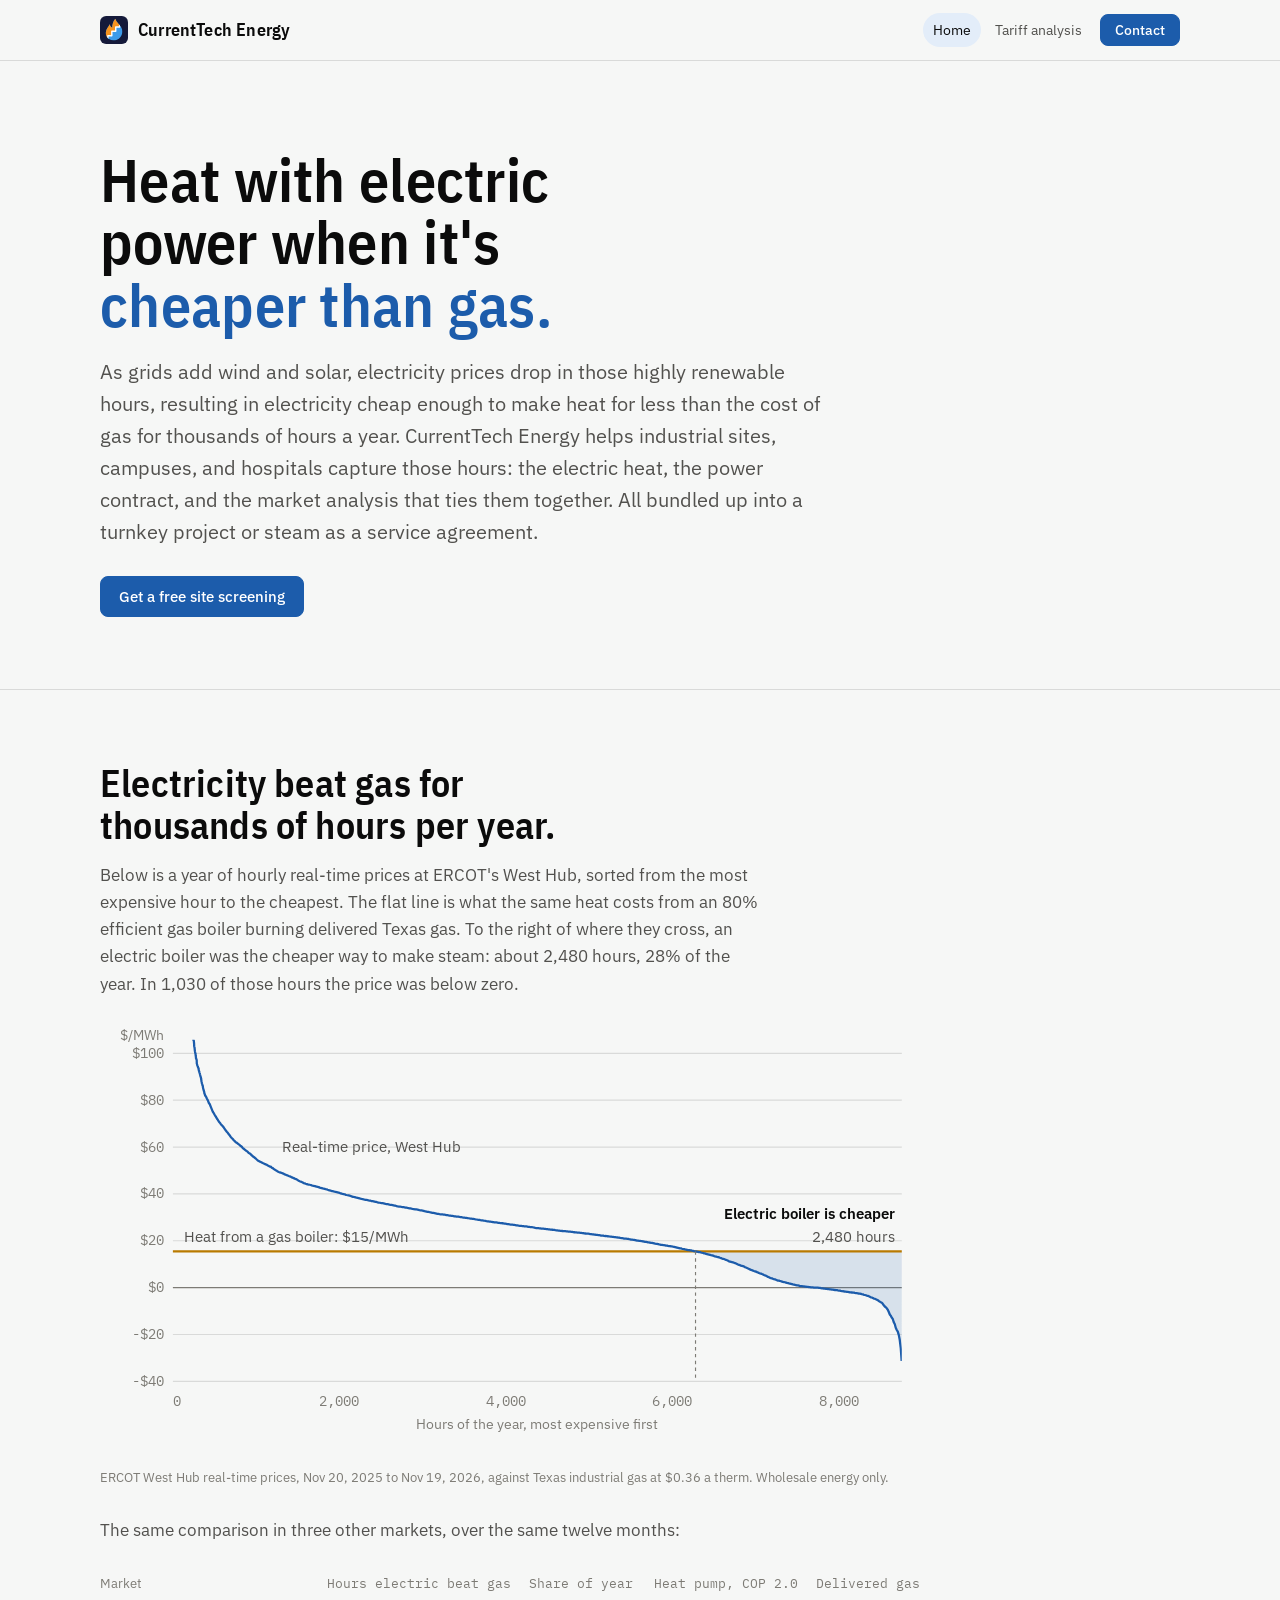
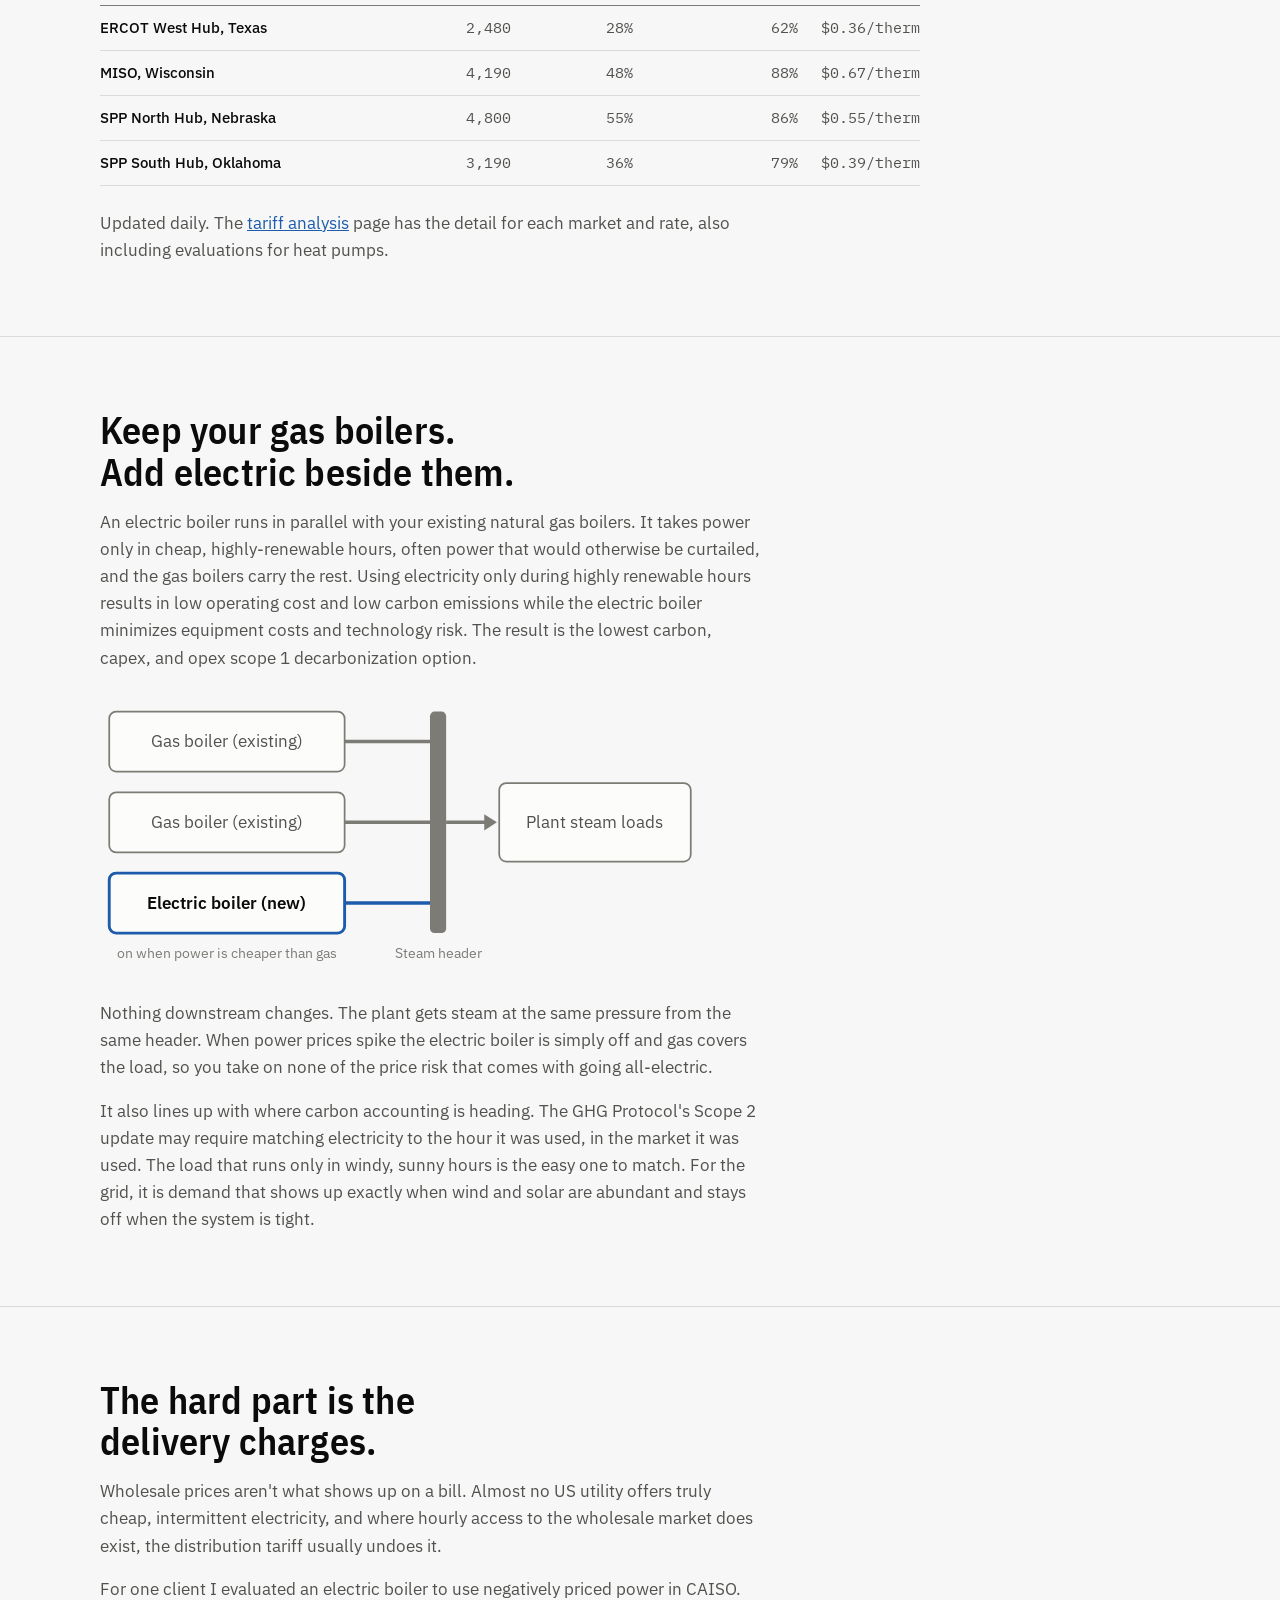
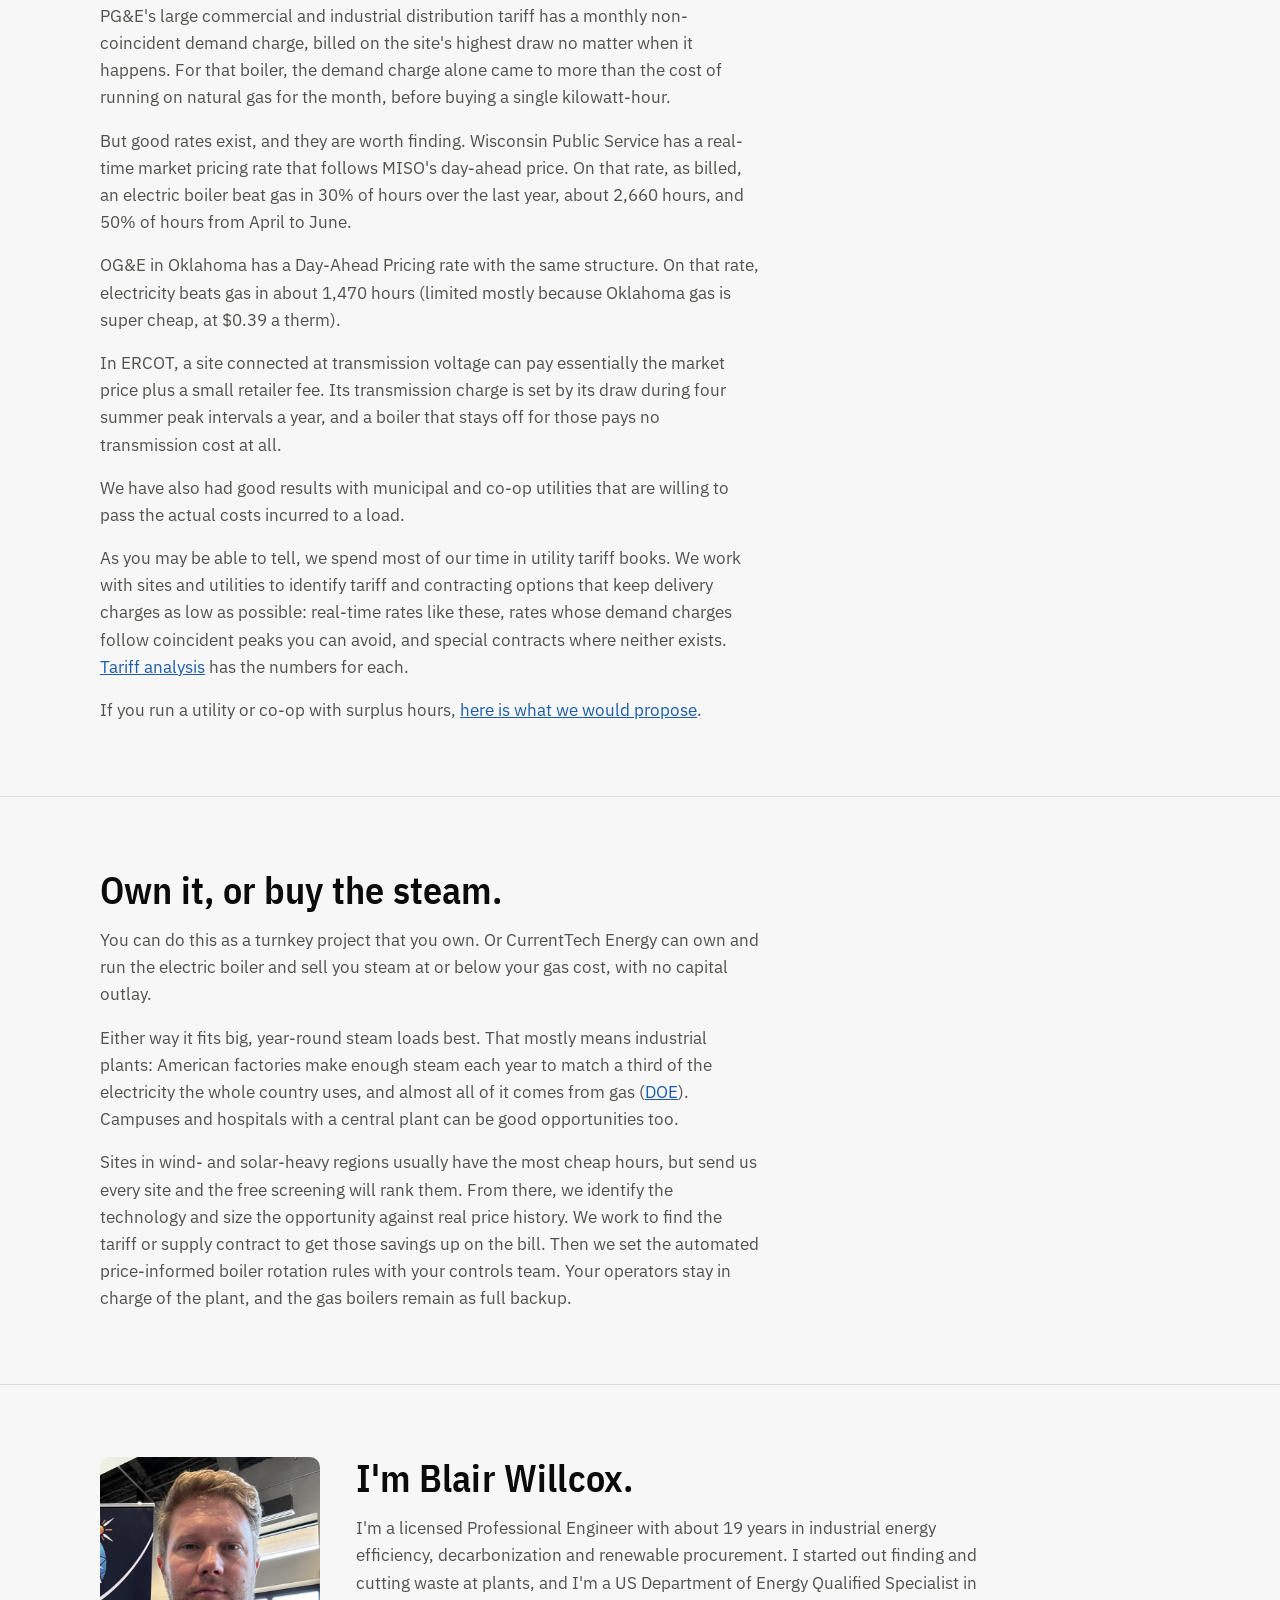
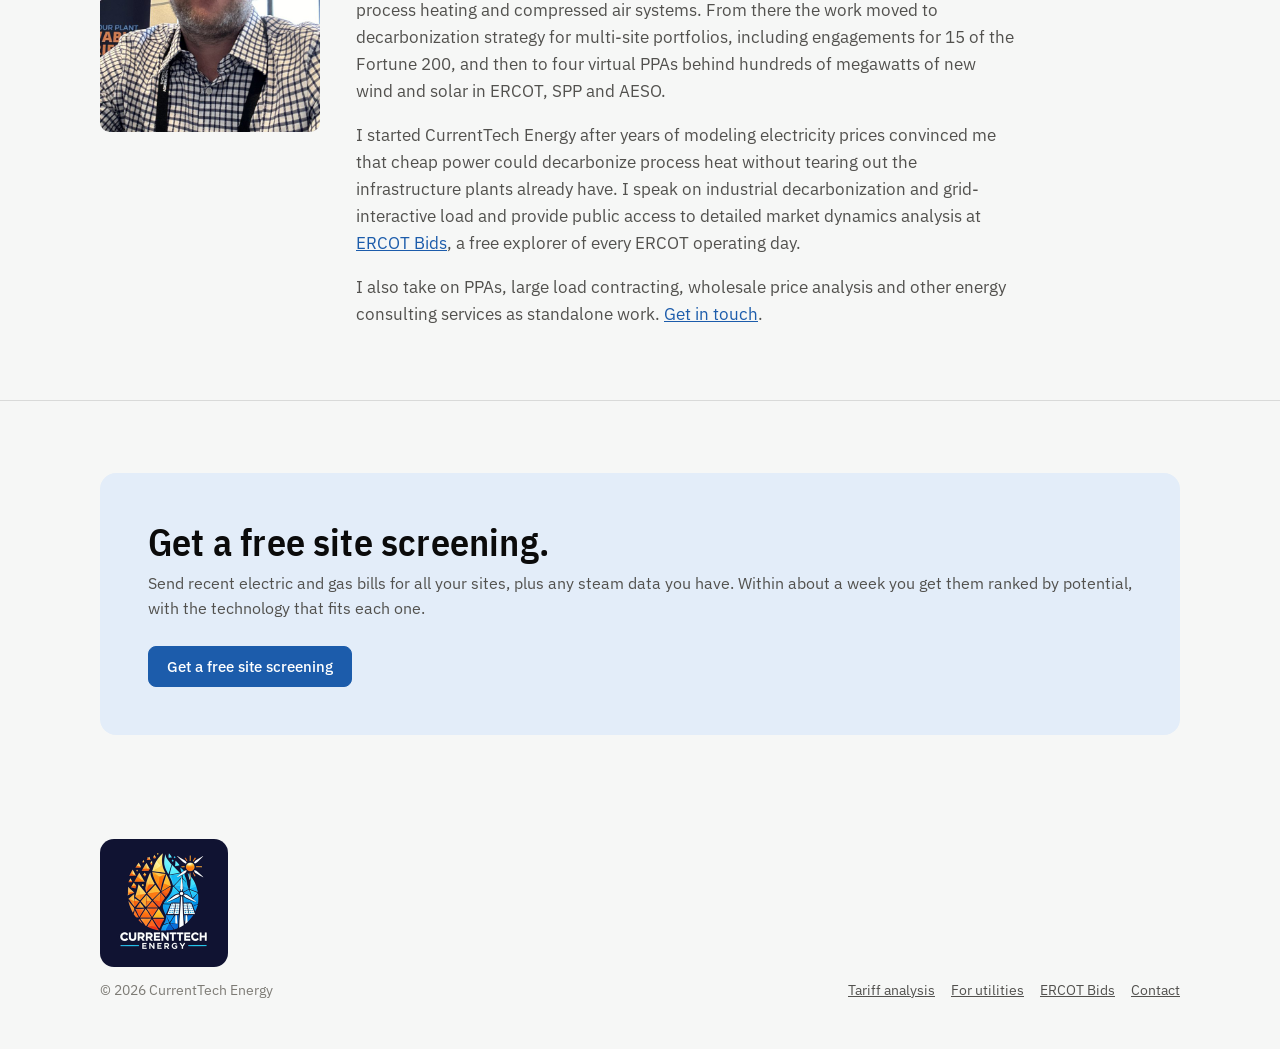
==== index.html @ 924c83b7 "Update market prices and stats (2026-11-20)" ====
<!doctype html>
<html lang="en">
<head>
<meta charset="utf-8">
<meta name="viewport" content="width=device-width, initial-scale=1, viewport-fit=cover">
<title>CurrentTech Energy · Finding cheap, renewable electricity for flexible industrial heat</title>
<meta name="description" content="CurrentTech Energy helps industrial sites, campuses and hospitals make heat with electricity in the hours it is cheaper than gas, as a turnkey project or steam as a service.">
<link rel="canonical" href="https://currenttech.energy/">
<meta property="og:type" content="website">
<meta property="og:site_name" content="CurrentTech Energy">
<meta property="og:title" content="Heat with electric power when it's cheaper than gas">
<meta property="og:description" content="Electrification, large load contracting and PPAs, built on hour-by-hour wholesale market analysis.">
<meta property="og:url" content="https://currenttech.energy/">
<meta property="og:image" content="https://currenttech.energy/og-image.png">
<meta property="og:image:width" content="1200">
<meta property="og:image:height" content="630">
<meta property="og:image:alt" content="A year of hourly ERCOT West Hub prices, sorted, against the cost of heat from a gas boiler">
<meta name="twitter:card" content="summary_large_image">
<link rel="icon" href="favicon.svg" type="image/svg+xml">
<link rel="icon" href="favicon.ico" sizes="48x48">
<link rel="apple-touch-icon" href="apple-touch-icon.png">
<link rel="preconnect" href="https://fonts.googleapis.com">
<link rel="preconnect" href="https://fonts.gstatic.com" crossorigin>
<link rel="stylesheet" href="https://fonts.googleapis.com/css2?family=IBM+Plex+Mono:wght@400;500&family=IBM+Plex+Sans:wght@400;500;600&family=IBM+Plex+Sans+Condensed:wght@600&display=swap">
<link rel="stylesheet" href="style.css">
<script type="application/ld+json">
{"@context":"https://schema.org","@graph":[{"@type":"ProfessionalService","@id":"https://currenttech.energy/#org","name":"CurrentTech Energy","url":"https://currenttech.energy/","logo":"https://currenttech.energy/currenttech-logo.png","image":"https://currenttech.energy/og-image.png","founder":{"@id":"https://currenttech.energy/#blair"},"areaServed":"US","description":"Electrification of process heat, large load electricity contracting, PPAs and wholesale power market analysis.","knowsAbout":["Industrial electrification","Electric boilers","Industrial heat pumps","Steam as a service","Wholesale electricity prices","ERCOT","MISO","SPP","Large load contracting","Power purchase agreements"],"contactPoint":{"@type":"ContactPoint","contactType":"sales","url":"https://currenttech.energy/contact/"}},{"@type":"Person","@id":"https://currenttech.energy/#blair","name":"Blair Willcox","jobTitle":"Founder, PE","image":"https://currenttech.energy/blair-willcox.jpg","worksFor":{"@id":"https://currenttech.energy/#org"}},{"@type":"WebSite","@id":"https://currenttech.energy/#site","url":"https://currenttech.energy/","name":"CurrentTech Energy","publisher":{"@id":"https://currenttech.energy/#org"}}]}
</script>
</head>
<body>
<a class="skip" href="#main">Skip to content</a>
<header class="top">
  <div class="wrap">
    <a class="brand" href="./"><img src="favicon.svg" alt="" width="28" height="28"><span>CurrentTech Energy</span></a>
    <nav class="nav" aria-label="Main">
      <a href="./" class="home-link" aria-current="page">Home</a>
      <a href="tariff-analysis/" class="hide-sm">Tariff<span class="hide-xs"> analysis</span></a>
      <a class="btn small" href="contact/">Contact</a>
    </nav>
  </div>
</header>

<main id="main">
  <section class="hero">
    <div class="wrap">
      <h1>Heat with electric power when it's <em>cheaper than gas.</em></h1>
      <p class="lede">As grids add wind and solar, electricity prices drop in those highly renewable hours, resulting in electricity cheap enough to make heat for less than the cost of gas for thousands of hours a year. CurrentTech Energy helps industrial sites, campuses, and hospitals capture those hours: the electric heat, the power contract, and the market analysis that ties them together. All bundled up into a turnkey project or steam as a service agreement.</p>
      <div class="ctas">
        <a class="btn" href="contact/?topic=screening">Get a free site screening</a>
      </div>
    </div>
  </section>

  <section id="numbers">
    <!-- Values in data-stat elements are rewritten daily by scripts/prices/stats.py. Keep the data-stat and data-geom attributes. The duration curve is redrawn daily too. -->
    <div class="wrap">
      <h2>Electricity beat gas for thousands of hours per year.</h2>
      <div class="prose">
        <p>Below is a year of hourly real-time prices at ERCOT's West Hub, sorted from the most expensive hour to the cheapest. The flat line is what the same heat costs from an 80% efficient gas boiler burning delivered Texas gas. To the right of where they cross, an electric boiler was the cheaper way to make steam: about <span data-stat="ercot_west.eb_hours">2,480</span> hours, <span data-stat="ercot_west.eb_pct">28</span>% of the year. In <span data-stat="ercot_west.neg_hours">1,030</span> of those hours the price was below zero.</p>
      </div>
      <figure class="chart">
        <svg viewBox="0 0 720 360" role="img" aria-labelledby="dc-t dc-d" class="dc" id="dc">
<title id="dc-t">A year of hourly real-time prices at ERCOT West Hub, sorted from highest to lowest, against the cost of heat from a gas boiler</title>
<desc id="dc-d" data-stat="site.dc_desc">The sorted price curve falls below the gas boiler break-even line for roughly the cheapest 28 percent of hours, and below zero for about 12 percent.</desc>
<line class="dc-grid" x1="64" x2="704" y1="312.0" y2="312.0"/>
<text class="dc-tick" x="56" y="316.0" text-anchor="end">-$40</text>
<line class="dc-grid" x1="64" x2="704" y1="270.9" y2="270.9"/>
<text class="dc-tick" x="56" y="274.9" text-anchor="end">-$20</text>
<line class="dc-zero" x1="64" x2="704" y1="229.7" y2="229.7"/>
<text class="dc-tick" x="56" y="233.7" text-anchor="end">$0</text>
<line class="dc-grid" x1="64" x2="704" y1="188.6" y2="188.6"/>
<text class="dc-tick" x="56" y="192.6" text-anchor="end">$20</text>
<line class="dc-grid" x1="64" x2="704" y1="147.4" y2="147.4"/>
<text class="dc-tick" x="56" y="151.4" text-anchor="end">$40</text>
<line class="dc-grid" x1="64" x2="704" y1="106.3" y2="106.3"/>
<text class="dc-tick" x="56" y="110.3" text-anchor="end">$60</text>
<line class="dc-grid" x1="64" x2="704" y1="65.1" y2="65.1"/>
<text class="dc-tick" x="56" y="69.1" text-anchor="end">$80</text>
<line class="dc-grid" x1="64" x2="704" y1="24.0" y2="24.0"/>
<text class="dc-tick" x="56" y="28.0" text-anchor="end">$100</text>
<text class="dc-tick" x="64.0" y="334" text-anchor="start">0</text>
<text class="dc-tick" x="210.1" y="334" text-anchor="middle">2,000</text>
<text class="dc-tick" x="356.2" y="334" text-anchor="middle">4,000</text>
<text class="dc-tick" x="502.4" y="334" text-anchor="middle">6,000</text>
<text class="dc-tick" x="648.5" y="334" text-anchor="middle">8,000</text>
<text class="dc-axis" x="384.0" y="354" text-anchor="middle">Hours of the year, most expensive first</text>
<text class="dc-axis" x="56" y="12" text-anchor="end">$/MWh</text>
<path class="dc-area" data-geom="dc.area" d="M522.9,197.9 L523.4,198.0 L524.3,198.1 L525.2,198.3 L526.0,198.5 L526.9,198.6 L527.8,198.9 L528.7,199.1 L529.5,199.3 L530.4,199.6 L531.3,199.7 L532.2,200.1 L533.0,200.3 L533.9,200.6 L534.8,200.8 L535.7,201.0 L536.5,201.2 L537.4,201.4 L538.3,201.6 L539.2,202.0 L540.1,202.3 L540.9,202.4 L541.8,202.7 L542.7,202.9 L543.6,203.2 L544.4,203.5 L545.3,203.8 L546.2,204.2 L547.1,204.4 L547.9,204.6 L548.8,205.0 L549.7,205.4 L550.6,205.7 L551.5,206.1 L552.3,206.7 L553.2,206.9 L554.1,207.1 L555.0,207.4 L555.8,207.6 L556.7,207.9 L557.6,208.2 L558.5,208.5 L559.3,208.9 L560.2,209.4 L561.1,209.8 L562.0,210.0 L562.8,210.4 L563.7,210.7 L564.6,210.9 L565.5,211.2 L566.4,211.8 L567.2,212.1 L568.1,212.5 L569.0,212.9 L569.9,213.3 L570.7,213.7 L571.6,214.1 L572.5,214.4 L573.4,214.8 L574.2,215.1 L575.1,215.4 L576.0,215.7 L576.9,216.1 L577.8,216.4 L578.6,216.9 L579.5,217.2 L580.4,217.4 L581.3,217.8 L582.1,218.1 L583.0,218.6 L583.9,219.0 L584.8,219.3 L585.6,219.8 L586.5,220.3 L587.4,220.6 L588.3,221.1 L589.2,221.4 L590.0,221.6 L590.9,222.0 L591.8,222.3 L592.7,222.5 L593.5,222.8 L594.4,223.2 L595.3,223.6 L596.2,223.6 L597.0,223.9 L597.9,224.1 L598.8,224.4 L599.7,224.7 L600.5,224.8 L601.4,225.0 L602.3,225.3 L603.2,225.6 L604.1,225.7 L604.9,226.0 L605.8,226.2 L606.7,226.4 L607.6,226.6 L608.4,226.8 L609.3,227.0 L610.2,227.3 L611.1,227.6 L611.9,227.7 L612.8,227.8 L613.7,228.0 L614.6,228.3 L615.5,228.4 L616.3,228.5 L617.2,228.6 L618.1,228.7 L619.0,228.8 L619.8,228.9 L620.7,229.0 L621.6,229.1 L622.5,229.2 L623.3,229.3 L624.2,229.4 L625.1,229.5 L626.0,229.6 L626.8,229.7 L627.7,229.7 L628.6,229.7 L629.5,229.8 L630.4,229.8 L631.2,229.9 L632.1,230.0 L633.0,230.2 L633.9,230.3 L634.7,230.4 L635.6,230.5 L636.5,230.7 L637.4,230.8 L638.2,230.9 L639.1,231.0 L640.0,231.1 L640.9,231.2 L641.8,231.3 L642.6,231.4 L643.5,231.5 L644.4,231.7 L645.3,231.8 L646.1,231.9 L647.0,232.0 L647.9,232.2 L648.8,232.3 L649.6,232.4 L650.5,232.6 L651.4,232.7 L652.3,232.9 L653.2,233.0 L654.0,233.2 L654.9,233.3 L655.8,233.4 L656.7,233.5 L657.5,233.6 L658.4,233.8 L659.3,233.9 L660.2,234.0 L661.0,234.1 L661.9,234.2 L662.8,234.4 L663.7,234.5 L664.5,234.6 L665.4,234.7 L666.3,234.9 L667.2,235.0 L668.1,235.2 L668.9,235.4 L669.8,235.6 L670.7,236.0 L671.6,236.2 L672.4,236.4 L673.3,236.7 L674.2,236.9 L675.1,237.3 L675.9,237.7 L676.8,238.2 L677.7,238.4 L678.6,238.8 L679.5,239.3 L680.3,239.5 L681.2,239.9 L682.1,240.3 L683.0,240.8 L683.8,241.4 L684.7,242.0 L685.6,242.6 L686.5,243.0 L687.3,243.9 L688.2,245.2 L689.1,246.3 L690.0,247.0 L690.8,247.9 L691.7,249.1 L692.6,251.1 L693.5,253.3 L694.4,254.5 L695.2,256.1 L696.1,257.3 L697.0,260.2 L697.9,261.9 L698.7,265.0 L699.6,266.9 L700.5,268.4 L701.4,271.4 L702.2,275.5 L703.1,282.9 L703.9,294.1 L704.0,197.9 Z"/>
<line class="dc-gas" data-geom="dc.gas" x1="64" x2="704" y1="197.9" y2="197.9"/>
<clipPath id="dc-clip"><rect x="64" y="12" width="640" height="302"/></clipPath>
<path class="dc-price" data-geom="dc.price" clip-path="url(#dc-clip)" d="M64.0,-593.1 L64.1,-593.1 L64.3,-593.1 L64.4,-593.1 L64.6,-593.1 L64.7,-593.1 L64.9,-593.1 L65.0,-593.1 L65.2,-593.1 L65.3,-593.1 L65.5,-593.1 L65.6,-593.1 L65.8,-589.5 L65.9,-564.4 L66.0,-542.0 L66.2,-503.9 L66.3,-460.5 L66.5,-448.3 L66.6,-434.0 L66.8,-426.0 L66.9,-392.0 L67.1,-380.7 L67.2,-367.5 L67.4,-359.2 L67.5,-353.5 L67.7,-338.1 L67.8,-328.5 L67.9,-325.9 L68.1,-317.5 L68.2,-314.4 L68.4,-304.2 L68.5,-283.4 L68.7,-270.8 L68.8,-263.5 L69.0,-253.8 L69.1,-244.1 L69.3,-236.0 L69.4,-234.6 L69.6,-233.8 L69.7,-230.4 L69.8,-227.7 L70.0,-217.7 L70.1,-209.0 L70.3,-204.1 L70.4,-192.5 L70.6,-188.0 L70.7,-177.7 L70.9,-172.1 L71.0,-164.8 L71.2,-163.5 L71.3,-158.9 L71.5,-152.6 L71.6,-150.3 L71.7,-140.8 L71.9,-135.5 L72.0,-130.6 L72.2,-128.4 L72.3,-127.7 L72.5,-122.9 L72.6,-117.8 L72.8,-115.5 L72.9,-114.4 L73.1,-110.1 L73.2,-109.3 L73.4,-107.9 L73.5,-105.6 L73.6,-100.2 L73.8,-98.4 L73.9,-97.2 L74.1,-91.9 L74.2,-89.0 L74.4,-88.4 L74.5,-84.4 L74.7,-84.2 L74.8,-81.0 L75.0,-80.0 L75.1,-77.2 L75.3,-76.3 L75.4,-73.8 L75.5,-72.6 L75.7,-71.6 L75.8,-62.7 L76.0,-61.0 L76.1,-60.3 L76.3,-55.5 L76.4,-54.5 L76.6,-53.7 L76.7,-51.6 L76.9,-51.0 L77.0,-47.8 L77.2,-46.3 L77.3,-45.0 L77.4,-43.4 L77.6,-42.1 L77.7,-38.5 L77.9,-34.4 L78.0,-32.0 L78.2,-29.5 L78.3,-27.6 L78.5,-26.6 L78.6,-25.6 L78.8,-24.0 L78.9,-23.8 L79.1,-22.7 L79.2,-20.6 L79.3,-18.2 L79.5,-15.8 L79.6,-13.9 L79.8,-13.4 L79.9,-11.7 L80.1,-9.0 L80.2,-5.0 L80.4,-4.3 L80.5,-3.7 L80.7,-2.5 L80.8,-0.4 L80.9,3.6 L81.1,5.6 L81.2,6.1 L81.4,6.8 L81.5,7.4 L81.7,7.8 L81.8,9.5 L82.0,11.7 L82.1,12.6 L82.3,12.7 L82.4,13.3 L82.6,15.2 L82.7,17.7 L82.8,18.4 L83.0,18.7 L83.1,19.8 L83.3,21.8 L83.4,22.5 L83.6,23.4 L83.7,24.0 L83.9,24.8 L84.0,25.9 L84.2,27.1 L84.3,28.4 L84.5,28.7 L84.6,29.0 L84.7,29.5 L84.9,29.9 L85.0,33.0 L85.2,33.5 L85.3,34.2 L85.5,34.7 L85.6,34.9 L85.8,35.6 L85.9,35.8 L86.1,36.3 L86.2,36.7 L86.4,36.8 L86.5,37.6 L86.6,38.1 L86.8,39.0 L86.9,39.5 L87.1,39.7 L87.2,40.6 L87.4,41.0 L87.5,41.4 L87.7,41.9 L87.8,42.5 L88.0,43.3 L88.1,43.7 L88.3,44.5 L88.4,44.7 L88.5,44.7 L88.7,45.8 L88.8,46.6 L89.0,47.7 L89.1,48.7 L89.3,49.1 L89.4,50.2 L89.6,50.5 L89.7,50.9 L89.9,51.6 L90.0,52.3 L90.2,52.4 L90.3,52.9 L90.4,54.0 L90.6,54.8 L90.7,55.4 L90.9,55.7 L91.0,56.5 L91.2,56.7 L91.3,57.3 L91.5,57.8 L91.6,59.0 L91.8,59.2 L91.9,59.7 L92.1,60.2 L92.2,60.5 L92.3,61.0 L92.5,61.1 L92.6,61.4 L92.8,61.7 L92.9,61.8 L93.1,62.0 L93.8,63.7 L94.7,65.3 L95.6,67.6 L96.4,68.7 L97.3,71.0 L98.2,73.2 L99.1,75.4 L99.9,76.6 L100.8,78.2 L101.7,79.6 L102.6,81.2 L103.5,82.5 L104.3,83.9 L105.2,84.9 L106.1,86.2 L107.0,87.2 L107.8,88.1 L108.7,89.2 L109.6,90.5 L110.5,91.8 L111.3,92.8 L112.2,93.8 L113.1,95.1 L114.0,96.2 L114.8,97.4 L115.7,98.4 L116.6,99.2 L117.5,100.4 L118.4,101.1 L119.2,102.0 L120.1,102.5 L121.0,103.2 L121.9,104.0 L122.7,104.6 L123.6,105.4 L124.5,106.0 L125.4,107.2 L126.2,107.8 L127.1,108.5 L128.0,109.3 L128.9,109.9 L129.8,110.6 L130.6,111.5 L131.5,111.9 L132.4,112.7 L133.3,113.6 L134.1,114.4 L135.0,115.0 L135.9,115.7 L136.8,116.4 L137.6,117.2 L138.5,118.0 L139.4,118.5 L140.3,119.1 L141.2,119.4 L142.0,119.8 L142.9,120.3 L143.8,120.7 L144.7,121.1 L145.5,121.5 L146.4,121.9 L147.3,122.4 L148.2,123.0 L149.0,123.4 L149.9,123.5 L150.8,124.4 L151.7,124.8 L152.5,125.6 L153.4,126.1 L154.3,126.7 L155.2,127.2 L156.1,127.8 L156.9,128.2 L157.8,128.5 L158.7,128.8 L159.6,129.1 L160.4,129.4 L161.3,129.8 L162.2,130.3 L163.1,130.6 L163.9,131.0 L164.8,131.3 L165.7,131.7 L166.6,132.0 L167.5,132.4 L168.3,132.9 L169.2,133.2 L170.1,133.6 L171.0,134.0 L171.8,134.3 L172.7,134.7 L173.6,135.3 L174.5,135.9 L175.3,136.3 L176.2,136.6 L177.1,137.0 L178.0,137.4 L178.8,137.9 L179.7,138.1 L180.6,138.5 L181.5,138.8 L182.4,139.1 L183.2,139.2 L184.1,139.4 L185.0,139.6 L185.9,139.9 L186.7,140.1 L187.6,140.3 L188.5,140.5 L189.4,140.8 L190.2,141.1 L191.1,141.3 L192.0,141.5 L192.9,141.9 L193.8,142.1 L194.6,142.3 L195.5,142.6 L196.4,142.8 L197.3,143.0 L198.1,143.2 L199.0,143.4 L199.9,143.8 L200.8,144.1 L201.6,144.4 L202.5,144.6 L203.4,144.9 L204.3,145.0 L205.2,145.3 L206.0,145.5 L206.9,145.7 L207.8,145.9 L208.7,146.1 L209.5,146.4 L210.4,146.6 L211.3,146.9 L212.2,147.2 L213.0,147.4 L213.9,147.7 L214.8,147.8 L215.7,148.2 L216.5,148.4 L217.4,148.6 L218.3,148.8 L219.2,149.0 L220.1,149.3 L220.9,149.6 L221.8,150.0 L222.7,150.1 L223.6,150.2 L224.4,150.5 L225.3,150.7 L226.2,150.9 L227.1,151.1 L227.9,151.4 L228.8,151.6 L229.7,151.9 L230.6,152.1 L231.5,152.3 L232.3,152.4 L233.2,152.6 L234.1,152.7 L235.0,152.9 L235.8,153.1 L236.7,153.3 L237.6,153.4 L238.5,153.7 L239.3,153.8 L240.2,154.0 L241.1,154.2 L242.0,154.4 L242.8,154.5 L243.7,154.8 L244.6,155.0 L245.5,155.2 L246.4,155.4 L247.2,155.5 L248.1,155.6 L249.0,155.8 L249.9,156.0 L250.7,156.2 L251.6,156.3 L252.5,156.4 L253.4,156.6 L254.2,156.8 L255.1,157.0 L256.0,157.1 L256.9,157.3 L257.8,157.5 L258.6,157.7 L259.5,157.8 L260.4,158.1 L261.3,158.3 L262.1,158.5 L263.0,158.6 L263.9,158.7 L264.8,158.9 L265.6,159.0 L266.5,159.1 L267.4,159.2 L268.3,159.4 L269.2,159.5 L270.0,159.7 L270.9,159.9 L271.8,160.1 L272.7,160.2 L273.5,160.4 L274.4,160.6 L275.3,160.7 L276.2,160.9 L277.0,161.0 L277.9,161.1 L278.8,161.3 L279.7,161.5 L280.5,161.7 L281.4,161.8 L282.3,161.9 L283.2,162.1 L284.1,162.3 L284.9,162.6 L285.8,162.8 L286.7,163.0 L287.6,163.2 L288.4,163.3 L289.3,163.5 L290.2,163.6 L291.1,163.8 L291.9,164.0 L292.8,164.1 L293.7,164.3 L294.6,164.5 L295.5,164.7 L296.3,164.9 L297.2,165.0 L298.1,165.2 L299.0,165.3 L299.8,165.4 L300.7,165.5 L301.6,165.6 L302.5,165.7 L303.3,165.8 L304.2,166.0 L305.1,166.1 L306.0,166.3 L306.8,166.4 L307.7,166.5 L308.6,166.7 L309.5,166.8 L310.4,166.9 L311.2,167.1 L312.1,167.1 L313.0,167.3 L313.9,167.4 L314.7,167.4 L315.6,167.7 L316.5,167.8 L317.4,167.9 L318.2,168.1 L319.1,168.2 L320.0,168.3 L320.9,168.4 L321.8,168.5 L322.6,168.6 L323.5,168.8 L324.4,169.0 L325.3,169.1 L326.1,169.2 L327.0,169.3 L327.9,169.4 L328.8,169.5 L329.6,169.7 L330.5,169.9 L331.4,170.1 L332.3,170.2 L333.2,170.3 L334.0,170.5 L334.9,170.6 L335.8,170.7 L336.7,170.8 L337.5,171.0 L338.4,171.2 L339.3,171.4 L340.2,171.5 L341.0,171.6 L341.9,171.7 L342.8,171.8 L343.7,171.9 L344.5,172.1 L345.4,172.2 L346.3,172.4 L347.2,172.5 L348.1,172.5 L348.9,172.6 L349.8,172.8 L350.7,172.9 L351.6,173.0 L352.4,173.1 L353.3,173.2 L354.2,173.3 L355.1,173.5 L355.9,173.6 L356.8,173.7 L357.7,173.9 L358.6,173.9 L359.5,174.1 L360.3,174.3 L361.2,174.4 L362.1,174.5 L363.0,174.6 L363.8,174.7 L364.7,174.8 L365.6,175.0 L366.5,175.1 L367.3,175.2 L368.2,175.4 L369.1,175.5 L370.0,175.6 L370.8,175.7 L371.7,175.8 L372.6,175.9 L373.5,175.9 L374.4,176.0 L375.2,176.1 L376.1,176.3 L377.0,176.4 L377.9,176.5 L378.7,176.6 L379.6,176.7 L380.5,176.9 L381.4,177.0 L382.2,177.2 L383.1,177.4 L384.0,177.4 L384.9,177.5 L385.8,177.6 L386.6,177.7 L387.5,177.9 L388.4,178.0 L389.3,178.0 L390.1,178.1 L391.0,178.2 L391.9,178.3 L392.8,178.4 L393.6,178.5 L394.5,178.6 L395.4,178.7 L396.3,178.8 L397.2,178.9 L398.0,179.0 L398.9,179.1 L399.8,179.3 L400.7,179.4 L401.5,179.5 L402.4,179.6 L403.3,179.7 L404.2,179.8 L405.0,179.9 L405.9,180.0 L406.8,180.1 L407.7,180.2 L408.5,180.2 L409.4,180.3 L410.3,180.4 L411.2,180.5 L412.1,180.6 L412.9,180.6 L413.8,180.7 L414.7,180.8 L415.6,181.0 L416.4,181.1 L417.3,181.2 L418.2,181.3 L419.1,181.4 L419.9,181.5 L420.8,181.5 L421.7,181.6 L422.6,181.7 L423.5,181.8 L424.3,181.9 L425.2,182.1 L426.1,182.2 L427.0,182.3 L427.8,182.3 L428.7,182.4 L429.6,182.5 L430.5,182.7 L431.3,182.8 L432.2,182.9 L433.1,183.0 L434.0,183.2 L434.8,183.2 L435.7,183.4 L436.6,183.5 L437.5,183.6 L438.4,183.7 L439.2,183.8 L440.1,184.0 L441.0,184.1 L441.9,184.1 L442.7,184.3 L443.6,184.4 L444.5,184.4 L445.4,184.6 L446.2,184.6 L447.1,184.8 L448.0,184.9 L448.9,185.0 L449.8,185.1 L450.6,185.2 L451.5,185.3 L452.4,185.4 L453.3,185.5 L454.1,185.6 L455.0,185.8 L455.9,185.9 L456.8,186.1 L457.6,186.2 L458.5,186.3 L459.4,186.4 L460.3,186.6 L461.2,186.7 L462.0,186.8 L462.9,186.9 L463.8,187.0 L464.7,187.2 L465.5,187.3 L466.4,187.5 L467.3,187.6 L468.2,187.7 L469.0,187.8 L469.9,188.0 L470.8,188.2 L471.7,188.4 L472.5,188.5 L473.4,188.6 L474.3,188.7 L475.2,188.8 L476.1,189.0 L476.9,189.1 L477.8,189.3 L478.7,189.5 L479.6,189.6 L480.4,189.7 L481.3,189.9 L482.2,190.1 L483.1,190.2 L483.9,190.4 L484.8,190.5 L485.7,190.7 L486.6,190.9 L487.5,191.1 L488.3,191.2 L489.2,191.4 L490.1,191.6 L491.0,191.8 L491.8,191.9 L492.7,192.1 L493.6,192.2 L494.5,192.3 L495.3,192.5 L496.2,192.6 L497.1,192.8 L498.0,192.9 L498.8,193.1 L499.7,193.2 L500.6,193.3 L501.5,193.5 L502.4,193.6 L503.2,193.8 L504.1,194.0 L505.0,194.2 L505.9,194.4 L506.7,194.7 L507.6,194.8 L508.5,195.0 L509.4,195.2 L510.2,195.3 L511.1,195.6 L512.0,195.8 L512.9,196.0 L513.8,196.2 L514.6,196.3 L515.5,196.5 L516.4,196.7 L517.3,196.8 L518.1,196.9 L519.0,197.1 L519.9,197.3 L520.8,197.4 L521.6,197.6 L522.5,197.8 L523.4,198.0 L524.3,198.1 L525.2,198.3 L526.0,198.5 L526.9,198.6 L527.8,198.9 L528.7,199.1 L529.5,199.3 L530.4,199.6 L531.3,199.7 L532.2,200.1 L533.0,200.3 L533.9,200.6 L534.8,200.8 L535.7,201.0 L536.5,201.2 L537.4,201.4 L538.3,201.6 L539.2,202.0 L540.1,202.3 L540.9,202.4 L541.8,202.7 L542.7,202.9 L543.6,203.2 L544.4,203.5 L545.3,203.8 L546.2,204.2 L547.1,204.4 L547.9,204.6 L548.8,205.0 L549.7,205.4 L550.6,205.7 L551.5,206.1 L552.3,206.7 L553.2,206.9 L554.1,207.1 L555.0,207.4 L555.8,207.6 L556.7,207.9 L557.6,208.2 L558.5,208.5 L559.3,208.9 L560.2,209.4 L561.1,209.8 L562.0,210.0 L562.8,210.4 L563.7,210.7 L564.6,210.9 L565.5,211.2 L566.4,211.8 L567.2,212.1 L568.1,212.5 L569.0,212.9 L569.9,213.3 L570.7,213.7 L571.6,214.1 L572.5,214.4 L573.4,214.8 L574.2,215.1 L575.1,215.4 L576.0,215.7 L576.9,216.1 L577.8,216.4 L578.6,216.9 L579.5,217.2 L580.4,217.4 L581.3,217.8 L582.1,218.1 L583.0,218.6 L583.9,219.0 L584.8,219.3 L585.6,219.8 L586.5,220.3 L587.4,220.6 L588.3,221.1 L589.2,221.4 L590.0,221.6 L590.9,222.0 L591.8,222.3 L592.7,222.5 L593.5,222.8 L594.4,223.2 L595.3,223.6 L596.2,223.6 L597.0,223.9 L597.9,224.1 L598.8,224.4 L599.7,224.7 L600.5,224.8 L601.4,225.0 L602.3,225.3 L603.2,225.6 L604.1,225.7 L604.9,226.0 L605.8,226.2 L606.7,226.4 L607.6,226.6 L608.4,226.8 L609.3,227.0 L610.2,227.3 L611.1,227.6 L611.9,227.7 L612.8,227.8 L613.7,228.0 L614.6,228.3 L615.5,228.4 L616.3,228.5 L617.2,228.6 L618.1,228.7 L619.0,228.8 L619.8,228.9 L620.7,229.0 L621.6,229.1 L622.5,229.2 L623.3,229.3 L624.2,229.4 L625.1,229.5 L626.0,229.6 L626.8,229.7 L627.7,229.7 L628.6,229.7 L629.5,229.8 L630.4,229.8 L631.2,229.9 L632.1,230.0 L633.0,230.2 L633.9,230.3 L634.7,230.4 L635.6,230.5 L636.5,230.7 L637.4,230.8 L638.2,230.9 L639.1,231.0 L640.0,231.1 L640.9,231.2 L641.8,231.3 L642.6,231.4 L643.5,231.5 L644.4,231.7 L645.3,231.8 L646.1,231.9 L647.0,232.0 L647.9,232.2 L648.8,232.3 L649.6,232.4 L650.5,232.6 L651.4,232.7 L652.3,232.9 L653.2,233.0 L654.0,233.2 L654.9,233.3 L655.8,233.4 L656.7,233.5 L657.5,233.6 L658.4,233.8 L659.3,233.9 L660.2,234.0 L661.0,234.1 L661.9,234.2 L662.8,234.4 L663.7,234.5 L664.5,234.6 L665.4,234.7 L666.3,234.9 L667.2,235.0 L668.1,235.2 L668.9,235.4 L669.8,235.6 L670.7,236.0 L671.6,236.2 L672.4,236.4 L673.3,236.7 L674.2,236.9 L675.1,237.3 L675.9,237.7 L676.8,238.2 L677.7,238.4 L678.6,238.8 L679.5,239.3 L680.3,239.5 L681.2,239.9 L682.1,240.3 L683.0,240.8 L683.8,241.4 L684.7,242.0 L685.6,242.6 L686.5,243.0 L687.3,243.9 L688.2,245.2 L689.1,246.3 L690.0,247.0 L690.8,247.9 L691.7,249.1 L692.6,251.1 L693.5,253.3 L694.4,254.5 L695.2,256.1 L696.1,257.3 L697.0,260.2 L697.9,261.9 L698.7,265.0 L699.6,266.9 L700.5,268.4 L701.4,271.4 L702.2,275.5 L703.1,282.9 L703.9,294.1"/>
<line class="dc-cross" data-geom="dc.cross" x1="522.9" x2="522.9" y1="197.9" y2="312"/>
<text class="dc-label dc-opt" data-geom="dc.gas_label" x="74" y="189.9">Heat from a gas boiler: $<tspan data-stat="ercot_west.breakeven_eb">15</tspan>/MWh</text>
<text class="dc-label dc-opt" data-geom="dc.price_label" x="160" y="110.2">Real-time price, West Hub</text>
<text class="dc-label dc-strong dc-l1" data-geom="dc.eb_label" x="698" y="169.9" text-anchor="end">Electric boiler is cheaper</text>
<text class="dc-label" data-geom="dc.eb_hours" x="698" y="189.9" text-anchor="end"><tspan data-stat="ercot_west.eb_hours">2,480</tspan> hours</text>
<g id="dc-hover" visibility="hidden"><line class="dc-hair" id="dc-hair" y1="24" y2="312"/><circle class="dc-dot" id="dc-dot" r="4.5"/></g>
<rect id="dc-hit" x="64" y="24" width="640" height="288" fill="transparent"/>
</svg>
        <p class="chart-tip" id="dc-tip" role="status" aria-live="off"></p>
        <figcaption>ERCOT West Hub real-time prices, <span data-stat="site.ercot_period">Nov 20, 2025 to Nov 19, 2026</span>, against Texas industrial gas at $<span data-stat="ercot_west.gas_usd_therm">0.36</span> a therm. Wholesale energy only.</figcaption>
      </figure>
      <div class="prose">
        <p>The same comparison in three other markets, over the same twelve months:</p>
      </div>
      <table class="plain">
        <thead><tr><th scope="col">Market</th><th scope="col" class="num">Hours electric beat gas</th><th scope="col" class="num">Share of year</th><th scope="col" class="num">Heat pump, COP 2.0</th><th scope="col" class="num">Delivered gas</th></tr></thead>
        <tbody>
          <tr><th scope="row">ERCOT West Hub, Texas</th><td class="num"><span data-stat="ercot_west.eb_hours">2,480</span></td><td class="num"><span data-stat="ercot_west.eb_pct">28</span>%</td><td class="num"><span data-stat="ercot_west.hp_pct">62</span>%</td><td class="num">$<span data-stat="ercot_west.gas_usd_therm">0.36</span>/therm</td></tr>
          <tr><th scope="row">MISO, Wisconsin</th><td class="num"><span data-stat="wisconsin_rt_lmp.eb_hours">4,190</span></td><td class="num"><span data-stat="wisconsin_rt_lmp.eb_pct">48</span>%</td><td class="num"><span data-stat="wisconsin_rt_lmp.hp_pct">88</span>%</td><td class="num">$<span data-stat="wisconsin_rt_lmp.gas_usd_therm">0.67</span>/therm</td></tr>
          <tr><th scope="row">SPP North Hub, Nebraska</th><td class="num"><span data-stat="spp_north.eb_hours">4,800</span></td><td class="num"><span data-stat="spp_north.eb_pct">55</span>%</td><td class="num"><span data-stat="spp_north.hp_pct">86</span>%</td><td class="num">$<span data-stat="spp_north.gas_usd_therm">0.55</span>/therm</td></tr>
          <tr><th scope="row">SPP South Hub, Oklahoma</th><td class="num"><span data-stat="spp_south.eb_hours">3,190</span></td><td class="num"><span data-stat="spp_south.eb_pct">36</span>%</td><td class="num"><span data-stat="spp_south.hp_pct">79</span>%</td><td class="num">$<span data-stat="spp_south.gas_usd_therm">0.39</span>/therm</td></tr>
        </tbody>
      </table>
      <div class="prose">
        <p>Updated daily. The <a href="tariff-analysis/">tariff analysis</a> page has the detail for each market and rate, also including evaluations for heat pumps.</p>
      </div>
    </div>
  </section>

  <section id="why">
    <div class="wrap">
      <h2>Keep your gas boilers. Add electric beside them.</h2>
      <div class="prose">
        <p>An electric boiler runs in parallel with your existing natural gas boilers. It takes power only in cheap, highly-renewable hours, often power that would otherwise be curtailed, and the gas boilers carry the rest. Using electricity only during highly renewable hours results in low operating cost and low carbon emissions while the electric boiler minimizes equipment costs and technology risk. The result is the lowest carbon, capex, and opex scope 1 decarbonization option.</p>
      </div>
      <figure class="chart">
        <svg viewBox="0 0 520 236" role="img" aria-labelledby="sc-t" class="schem">
          <title id="sc-t">An electric boiler connected to the same steam header as two existing gas boilers, feeding the plant's steam loads</title>
          <rect class="sc-box" x="8" y="10" width="204" height="52" rx="6"/><text class="sc-txt" x="110" y="41" text-anchor="middle">Gas boiler (existing)</text>
          <rect class="sc-box" x="8" y="80" width="204" height="52" rx="6"/><text class="sc-txt" x="110" y="111" text-anchor="middle">Gas boiler (existing)</text>
          <rect class="sc-box sc-new" x="8" y="150" width="204" height="52" rx="6"/><text class="sc-txt sc-strong" x="110" y="181" text-anchor="middle">Electric boiler (new)</text>
          <line class="sc-pipe" x1="212" y1="36" x2="286" y2="36"/><line class="sc-pipe" x1="212" y1="106" x2="286" y2="106"/><line class="sc-pipe sc-newpipe" x1="212" y1="176" x2="286" y2="176"/>
          <rect class="sc-header" x="286" y="10" width="14" height="192" rx="4"/><text class="sc-note" x="293" y="224" text-anchor="middle">Steam header</text>
          <line class="sc-pipe" x1="300" y1="106" x2="336" y2="106"/><path class="sc-arrow" d="M344 106 l-11 -7 v14 z"/>
          <rect class="sc-box" x="346" y="72" width="166" height="68" rx="6"/><text class="sc-txt" x="429" y="111" text-anchor="middle">Plant steam loads</text>
          <text class="sc-note sc-opt" x="110" y="224" text-anchor="middle">on when power is cheaper than gas</text>
        </svg>
      </figure>
      <div class="prose">
        <p>Nothing downstream changes. The plant gets steam at the same pressure from the same header. When power prices spike the electric boiler is simply off and gas covers the load, so you take on none of the price risk that comes with going all-electric.</p>
        <p>It also lines up with where carbon accounting is heading. The GHG Protocol's Scope 2 update may require matching electricity to the hour it was used, in the market it was used. The load that runs only in windy, sunny hours is the easy one to match. For the grid, it is demand that shows up exactly when wind and solar are abundant and stays off when the system is tight.</p>
      </div>
    </div>
  </section>

  <section id="delivery">
    <div class="wrap">
      <h2>The hard part is the delivery charges.</h2>
      <div class="prose">
        <p>Wholesale prices aren't what shows up on a bill. Almost no US utility offers truly cheap, intermittent electricity, and where hourly access to the wholesale market does exist, the distribution tariff usually undoes it.</p>
        <p>For one client I evaluated an electric boiler to use negatively priced power in CAISO. PG&amp;E's large commercial and industrial distribution tariff has a monthly non-coincident demand charge, billed on the site's highest draw no matter when it happens. For that boiler, the demand charge alone came to more than the cost of running on natural gas for the month, before buying a single kilowatt-hour.</p>
        <p>But good rates exist, and they are worth finding. Wisconsin Public Service has a real-time market pricing rate that follows MISO's day-ahead price. On that rate, as billed, an electric boiler beat gas in <span data-stat="wisconsin.eb_pct">30</span>% of hours over the last year, about <span data-stat="wisconsin.eb_hours">2,660</span> hours, and <span data-stat="wisconsin.spring_eb_pct">50</span>% of hours from April to June.</p>
        <p>OG&amp;E in Oklahoma has a Day-Ahead Pricing rate with the same structure. On that rate, electricity beats gas in about <span data-stat="oge.eb_hours">1,470</span> hours (limited mostly because Oklahoma gas is super cheap, at $<span data-stat="oge.gas_usd_therm">0.39</span> a therm).</p>
        <p>In ERCOT, a site connected at transmission voltage can pay essentially the market price plus a small retailer fee. Its transmission charge is set by its draw during four summer peak intervals a year, and a boiler that stays off for those pays no transmission cost at all.</p>
        <p>We have also had good results with municipal and co-op utilities that are willing to pass the actual costs incurred to a load.</p>
        <p>As you may be able to tell, we spend most of our time in utility tariff books. We work with sites and utilities to identify tariff and contracting options that keep delivery charges as low as possible: real-time rates like these, rates whose demand charges follow coincident peaks you can avoid, and special contracts where neither exists. <a href="tariff-analysis/">Tariff analysis</a> has the numbers for each.</p>
        <p>If you run a utility or co-op with surplus hours, <a href="utilities/">here is what we would propose</a>.</p>
      </div>
    </div>
  </section>

  <section id="who">
    <div class="wrap">
      <h2>Own it, or buy the steam.</h2>
      <div class="prose">
        <p>You can do this as a turnkey project that you own. Or CurrentTech Energy can own and run the electric boiler and sell you steam at or below your gas cost, with no capital outlay.</p>
        <p>Either way it fits big, year-round steam loads best. That mostly means industrial plants: American factories make enough steam each year to match a third of the electricity the whole country uses, and almost all of it comes from gas (<a href="https://www.energy.gov/sites/default/files/2022-01/2018_mecs_all_manufacturing_energy_carbon_footprint.pdf">DOE</a>). Campuses and hospitals with a central plant can be good opportunities too.</p>
        <p>Sites in wind- and solar-heavy regions usually have the most cheap hours, but send us every site and the free screening will rank them. From there, we identify the technology and size the opportunity against real price history. We work to find the tariff or supply contract to get those savings up on the bill. Then we set the automated price-informed boiler rotation rules with your controls team. Your operators stay in charge of the plant, and the gas boilers remain as full backup.</p>
      </div>
    </div>
  </section>

  <section id="about">
    <div class="wrap bio">
      <img src="blair-willcox.jpg" alt="Blair Willcox at a CurrentTech Energy conference booth" width="640" height="800">
      <div class="prose">
        <h2>I'm Blair Willcox.</h2>
        <p>I'm a licensed Professional Engineer with about 19 years in industrial energy efficiency, decarbonization and renewable procurement. I started out finding and cutting waste at plants, and I'm a US Department of Energy Qualified Specialist in process heating and compressed air systems. From there the work moved to decarbonization strategy for multi-site portfolios, including engagements for 15 of the Fortune 200, and then to four virtual PPAs behind hundreds of megawatts of new wind and solar in ERCOT, SPP and AESO.</p>
        <p>I started CurrentTech Energy after years of modeling electricity prices convinced me that cheap power could decarbonize process heat without tearing out the infrastructure plants already have. I speak on industrial decarbonization and grid-interactive load and provide public access to detailed market dynamics analysis at <a href="https://ercotbids.currenttech.energy/">ERCOT Bids</a>, a free explorer of every ERCOT operating day.</p>
        <p>I also take on PPAs, large load contracting, wholesale price analysis and other energy consulting services as standalone work. <a href="contact/">Get in touch</a>.</p>
      </div>
    </div>
  </section>

  <section>
    <div class="wrap">
      <div class="close">
        <div>
          <h2>Get a free site screening.</h2>
          <p>Send recent electric and gas bills for all your sites, plus any steam data you have. Within about a week you get them ranked by potential, with the technology that fits each one.</p>
        </div>
        <div class="ctas">
          <a class="btn" href="contact/?topic=screening">Get a free site screening</a>
        </div>
      </div>
    </div>
  </section>
</main>
<script>
(function(){var d={"n":8760,"step":24,"L":64,"R":16,"T":24,"B":48,"W":720,"H":360,"ymin":-40,"ymax":100,"be":15.47,"p":[1349.4,398.2,283.5,226.4,191.8,167.8,152.7,138.7,127.2,118.2,108.1,101.0,95.6,92.7,89.9,86.0,82.4,80.7,78.8,77.2,75.0,73.7,72.2,70.9,69.8,68.8,67.7,66.6,65.5,64.3,63.4,62.5,61.8,61.1,60.4,59.6,58.9,58.2,57.5,56.9,56.0,55.4,54.7,54.0,53.6,53.2,52.8,52.4,51.9,51.6,51.0,50.4,49.8,49.4,49.1,48.7,48.3,48.0,47.7,47.3,46.9,46.5,46.2,45.6,45.2,44.9,44.5,44.2,44.0,43.8,43.6,43.4,43.1,42.9,42.6,42.3,42.1,42.0,41.6,41.4,41.2,40.9,40.8,40.5,40.2,40.0,39.8,39.5,39.3,39.1,38.8,38.6,38.4,38.2,38.0,37.7,37.6,37.4,37.2,37.1,36.9,36.7,36.5,36.3,36.1,36.0,35.8,35.7,35.5,35.4,35.2,35.0,34.8,34.6,34.5,34.4,34.3,34.1,34.0,33.8,33.6,33.5,33.3,33.2,33.0,32.9,32.6,32.4,32.3,32.1,32.0,31.8,31.6,31.5,31.3,31.2,31.1,31.0,30.9,30.7,30.6,30.5,30.4,30.3,30.1,30.0,29.8,29.8,29.6,29.5,29.4,29.2,29.1,28.9,28.8,28.7,28.5,28.4,28.2,28.2,28.0,27.9,27.8,27.7,27.6,27.5,27.4,27.2,27.1,26.9,26.9,26.7,26.6,26.5,26.4,26.2,26.2,26.1,26.0,25.9,25.8,25.6,25.4,25.4,25.3,25.2,25.1,25.0,24.9,24.8,24.7,24.6,24.5,24.4,24.2,24.2,24.1,24.0,23.9,23.9,23.8,23.6,23.5,23.5,23.4,23.3,23.2,23.1,23.0,22.9,22.8,22.6,22.5,22.4,22.3,22.2,22.1,22.0,21.9,21.8,21.7,21.6,21.5,21.4,21.2,21.1,21.0,20.8,20.7,20.6,20.5,20.4,20.2,20.1,19.9,19.8,19.7,19.5,19.3,19.2,19.0,18.9,18.7,18.5,18.4,18.2,18.1,17.9,17.8,17.7,17.6,17.4,17.2,16.9,16.8,16.6,16.4,16.2,16.1,16.0,15.8,15.6,15.4,15.3,15.1,14.9,14.7,14.4,14.2,14.0,13.8,13.5,13.3,13.0,12.8,12.4,12.2,11.8,11.5,11.1,10.9,10.6,10.3,9.9,9.6,9.3,9.0,8.6,8.2,7.8,7.5,7.1,6.8,6.5,6.1,5.8,5.4,5.1,4.6,4.2,3.9,3.6,3.4,3.0,2.8,2.6,2.4,2.1,1.9,1.7,1.5,1.3,1.0,0.9,0.7,0.6,0.5,0.4,0.3,0.2,0.1,0.0,0.0,-0.1,-0.2,-0.3,-0.4,-0.5,-0.6,-0.7,-0.8,-0.9,-1.1,-1.2,-1.3,-1.5,-1.6,-1.7,-1.8,-2.0,-2.1,-2.2,-2.3,-2.4,-2.6,-2.8,-3.1,-3.2,-3.5,-3.9,-4.2,-4.7,-4.9,-5.4,-6.0,-6.5,-7.5,-8.4,-9.4,-11.4,-12.8,-14.8,-17.1,-18.8,-22.3]},svg=document.getElementById('dc'),hit=document.getElementById('dc-hit'),g=document.getElementById('dc-hover'),hair=document.getElementById('dc-hair'),dot=document.getElementById('dc-dot'),tip=document.getElementById('dc-tip');
if(!svg||!hit)return;var pw=d.W-d.L-d.R,ph=d.H-d.T-d.B;
function move(e){var r=svg.getBoundingClientRect(),cx=(e.touches?e.touches[0].clientX:e.clientX),x=(cx-r.left)/r.width*d.W,f=Math.min(1,Math.max(0,(x-d.L)/pw)),i=Math.min(d.p.length-1,Math.round(f*d.n/d.step)),p=d.p[i],pc=Math.max(d.ymin,Math.min(d.ymax,p)),sx=d.L+pw*(i*d.step)/d.n,sy=d.T+ph*(d.ymax-pc)/(d.ymax-d.ymin);
hair.setAttribute('x1',sx);hair.setAttribute('x2',sx);dot.setAttribute('cx',sx);dot.setAttribute('cy',sy);g.setAttribute('visibility','visible');
tip.textContent='Hour '+(i*d.step+1).toLocaleString()+' of '+d.n.toLocaleString()+': '+(p<0?'-':'')+'$'+Math.abs(p).toFixed(0)+'/MWh, '+(p<d.be?'cheaper than gas':'gas is cheaper');}
function out(){g.setAttribute('visibility','hidden');tip.textContent='';}
hit.addEventListener('mousemove',move);hit.addEventListener('touchmove',move,{passive:true});hit.addEventListener('mouseleave',out);})();
</script>

<footer>
  <div class="wrap">
    <div class="foot-brand"><img src="currenttech-logo.png" alt="CurrentTech Energy logo" width="128" height="128" loading="lazy"><span>© 2026 CurrentTech Energy</span></div>
    <nav aria-label="Footer">
      <a href="tariff-analysis/">Tariff analysis</a>
      <a href="utilities/">For utilities</a>
      <a href="https://ercotbids.currenttech.energy/">ERCOT Bids</a>
      <a href="contact/">Contact</a>
    </nav>
  </div>
</footer>
</body>
</html>
---- style.css ----
/* CurrentTech Energy. Shares its palette and type with ERCOT Bids (ercotbids.currenttech.energy). */
:root {
  color-scheme: light;
  --page: #f6f7f6;
  --surface: #fcfcfb;
  --ink: #0b0b0b;
  --ink-2: #52514e;
  --muted: #7d7b75;
  --line: rgba(11, 11, 11, 0.12);
  --accent: #1c5cab;
  --accent-ink: #ffffff;
  --accent-soft: #e3edf9;
  --spark: #eda100;
  --font-ui: "IBM Plex Sans", system-ui, -apple-system, "Segoe UI", sans-serif;
  --font-head: "IBM Plex Sans Condensed", "IBM Plex Sans", system-ui, sans-serif;
  --font-data: "IBM Plex Mono", ui-monospace, "SFMono-Regular", Menlo, monospace;
}
@media (prefers-color-scheme: dark) {
  :root:not([data-theme="light"]) {
    color-scheme: dark;
    --page: #0f0f0f; --surface: #1a1a19; --ink: #ffffff; --ink-2: #c3c2b7; --muted: #8f8d86;
    --line: rgba(255, 255, 255, 0.12); --accent: #6da7ec; --accent-ink: #0b0b0b; --accent-soft: #1c2a3d; --spark: #ffb547;
  }
}
:root[data-theme="dark"] {
  color-scheme: dark;
  --page: #0f0f0f; --surface: #1a1a19; --ink: #ffffff; --ink-2: #c3c2b7; --muted: #8f8d86;
  --line: rgba(255, 255, 255, 0.12); --accent: #6da7ec; --accent-ink: #0b0b0b; --accent-soft: #1c2a3d; --spark: #ffb547;
}

* { box-sizing: border-box; }
html, body { margin: 0; }
html { scroll-behavior: smooth; scroll-padding-top: 72px; }
body { background: var(--page); color: var(--ink); font: 16px/1.6 var(--font-ui); -webkit-font-smoothing: antialiased; }
a { color: var(--accent); }
img { max-width: 100%; }
.wrap { max-width: 1120px; margin: 0 auto; padding-inline: 20px; }
.skip { position: absolute; left: -10000px; }
.skip:focus { left: 16px; top: 12px; z-index: 20; background: var(--surface); padding: 8px 12px; }

/* header */
.top { position: sticky; top: 0; z-index: 10; background: color-mix(in srgb, var(--page) 92%, transparent); backdrop-filter: blur(8px); border-bottom: 1px solid var(--line); }
.top .wrap { display: flex; align-items: center; gap: 16px; min-height: 60px; }
.brand { display: flex; align-items: center; gap: 10px; color: var(--ink); text-decoration: none; font: 600 18px/1 var(--font-head); letter-spacing: 0.01em; margin-right: auto; }
.brand img { width: 28px; height: 28px; }
.nav { display: flex; align-items: center; gap: 4px; font-size: 14px; }
.nav a { color: var(--ink-2); text-decoration: none; padding: 6px 10px; border-radius: 999px; }
.nav a:hover { color: var(--ink); background: var(--accent-soft); }
.nav a[aria-current="page"] { color: var(--ink); background: var(--accent-soft); }
.nav a.btn, .nav a.btn:hover { color: var(--accent-ink); background: var(--accent); border-radius: 8px; padding: 8px 14px; margin-left: 4px; }
.btn { display: inline-flex; align-items: center; gap: 8px; font: 500 15px/1 var(--font-ui); text-decoration: none; padding: 12px 18px; border-radius: 8px; border: 1px solid var(--accent); background: var(--accent); color: var(--accent-ink); white-space: nowrap; }
.btn:hover { filter: brightness(1.08); }
.btn.ghost { background: transparent; color: var(--ink); border-color: var(--line); }
.btn.ghost:hover { border-color: var(--muted); filter: none; }
.btn.small { padding: 8px 14px; font-size: 14px; }
@media (max-width: 760px) {
  /* Two rows on phones: brand, then every link, so Markets and How we work stay reachable. */
  .top .wrap { flex-wrap: wrap; row-gap: 0; padding-block: 10px 8px; }
  .nav { width: 100%; margin-left: -10px; }
  .nav a.btn { margin-left: auto; }
  .nav a { white-space: nowrap; }
  .nav a.home-link { display: none; } /* the logo is the home link on phones */
}
@media (max-width: 400px) {
  .nav a { padding: 6px 7px; font-size: 13px; }
  .nav a.btn { padding: 7px 11px; }
}
@media (max-width: 370px) {
  .nav .hide-xs { display: none; }
}

/* sections */
section { padding-block: 72px; border-bottom: 1px solid var(--line); }
section:last-of-type { border-bottom: 0; }
.eyebrow { font: 500 12px/1.2 var(--font-data); letter-spacing: 0.08em; text-transform: uppercase; color: var(--accent); margin: 0 0 12px; }
h1, h2, h3 { font-family: var(--font-head); font-weight: 600; letter-spacing: 0.005em; text-wrap: balance; }
h1 { font-size: clamp(36px, 6vw, 60px); line-height: 1.04; margin: 0 0 20px; max-width: 18ch; }
h2 { font-size: clamp(28px, 4vw, 38px); line-height: 1.1; margin: 0 0 16px; max-width: 24ch; }
h3 { font-size: 20px; line-height: 1.2; margin: 0 0 8px; }
.lede { font-size: clamp(17px, 2vw, 20px); color: var(--ink-2); max-width: 60ch; margin: 0 0 28px; }
.intro { color: var(--ink-2); max-width: 92ch; margin: 0 0 36px; }
.ctas { display: flex; flex-wrap: wrap; gap: 12px; }

/* hero */
.hero { padding-block: 88px 72px; }
.hero h1 em { font-style: normal; color: var(--accent); }

/* stats */
.stats { display: grid; grid-template-columns: repeat(3, minmax(0, 1fr)); gap: 16px; margin: 0; }
.stat { background: var(--surface); border: 1px solid var(--line); border-radius: 12px; padding: 22px; display: flex; flex-direction: column; gap: 8px; }
.stat .num { font: 500 clamp(36px, 5vw, 48px)/1 var(--font-data); color: var(--ink); }
.stat .num small { font-size: 0.5em; color: var(--muted); }
.stat p { margin: 0; color: var(--ink-2); font-size: 15px; }
.stat .tag { font: 500 11px/1.3 var(--font-data); letter-spacing: 0.08em; text-transform: uppercase; color: var(--muted); }
.bar { height: 6px; border-radius: 3px; background: var(--line); overflow: hidden; }
.bar span { display: block; height: 100%; background: var(--accent); }
.footnote { font-size: 13px; color: var(--muted); max-width: none; margin: 18px 0 0; }
h3.sub { margin-top: 40px; }
.intro.tight { margin-bottom: 20px; }
.intro.after { margin: 28px 0 0; }
.intro.after + .ctas { margin-top: 24px; }

/* cards */
.grid { display: grid; grid-template-columns: repeat(2, minmax(0, 1fr)); gap: 16px; }
.grid.three { grid-template-columns: repeat(3, minmax(0, 1fr)); }
.card { background: var(--surface); border: 1px solid var(--line); border-radius: 12px; padding: 26px; }
.card p { margin: 0 0 12px; color: var(--ink-2); }
.card ul { margin: 0; padding-left: 18px; color: var(--ink-2); display: flex; flex-direction: column; gap: 4px; font-size: 15px; }
.card .tag { font: 500 11px/1 var(--font-data); letter-spacing: 0.08em; text-transform: uppercase; color: var(--muted); margin: 0 0 14px; }

/* steps */
.steps { list-style: none; margin: 0; padding: 0; display: grid; grid-template-columns: repeat(4, minmax(0, 1fr)); gap: 16px; counter-reset: s; }
.steps li { counter-increment: s; border-top: 2px solid var(--accent); padding-top: 16px; }
.steps li::before { content: "0" counter(s); font: 500 13px var(--font-data); color: var(--accent); display: block; margin-bottom: 8px; }
.steps p { margin: 0; color: var(--ink-2); font-size: 15px; }

/* feature: ERCOT Bids */
.feature { display: grid; grid-template-columns: minmax(0, 6fr) minmax(0, 5fr); gap: 40px; align-items: center; }
.feature figure { margin: 0; background: var(--surface); border: 1px solid var(--line); border-radius: 12px; padding: 20px; }
.feature figcaption { font-size: 13px; color: var(--muted); margin-top: 10px; }
.feature ul { padding-left: 18px; color: var(--ink-2); margin: 0 0 28px; }

/* about */
.person { display: grid; grid-template-columns: minmax(0, 7fr) minmax(0, 5fr); gap: 40px; align-items: start; }
.facts { list-style: none; margin: 0; padding: 0; display: flex; flex-direction: column; gap: 14px; }
.facts li { border-left: 3px solid var(--accent); padding-left: 14px; color: var(--ink-2); }
.facts b { display: block; color: var(--ink); font: 500 22px/1.2 var(--font-data); }
.prose p { color: var(--ink-2); max-width: 66ch; }

/* closing */
.close { background: var(--accent-soft); border-radius: 16px; padding: 48px; display: flex; flex-wrap: wrap; gap: 24px; align-items: center; justify-content: space-between; }
.close h2 { margin: 0 0 8px; }
.close p { margin: 0; color: var(--ink-2); }
footer { padding-block: 32px 48px; color: var(--muted); font-size: 14px; }
footer .wrap { display: flex; flex-wrap: wrap; gap: 12px 24px; justify-content: space-between; }
footer a { color: var(--ink-2); }
footer nav { display: flex; flex-wrap: wrap; gap: 16px; align-self: flex-end; }
.foot-brand { display: flex; flex-direction: column; gap: 12px; }
.foot-brand img { width: 128px; height: 128px; border-radius: 14px; }

@media (max-width: 900px) {
  .steps { grid-template-columns: repeat(2, minmax(0, 1fr)); }
  .grid.three { grid-template-columns: minmax(0, 1fr); }
}
@media (max-width: 760px) {
  section { padding-block: 52px; }
  .hero { padding-block: 56px 48px; }
  .stats, .grid, .feature, .person { grid-template-columns: minmax(0, 1fr); }
  .feature, .person { gap: 28px; }
  .close { padding: 28px; }
}
@media (max-width: 480px) {
  .steps { grid-template-columns: minmax(0, 1fr); }
  .brand span { font-size: 16px; }
}

/* prose-first home page */
.prose { max-width: 68ch; }
.prose p { color: var(--ink-2); margin: 0 0 16px; font-size: 17px; }
.prose p:last-child { margin-bottom: 0; }
figure.chart { margin: 28px 0; max-width: 820px; }
figure.chart figcaption { font-size: 13px; color: var(--muted); margin-top: 8px; }
.chart-tip { font: 500 13px/1.4 var(--font-data); color: var(--ink-2); min-height: 1.4em; margin: 6px 0 0; }
:root { --chart-price: #1c5cab; --chart-gas: #b97a00; }
@media (prefers-color-scheme: dark) { :root:not([data-theme="light"]) { --chart-price: #4a86d6; --chart-gas: #c2851a; } }
:root[data-theme="dark"] { --chart-price: #4a86d6; --chart-gas: #c2851a; }
svg.dc, svg.schem { width: 100%; height: auto; display: block; font-family: var(--font-ui); }
.dc-grid { stroke: var(--line); stroke-width: 1; }
.dc-zero { stroke: var(--muted); stroke-width: 1; }
.dc-tick { fill: var(--muted); font: 12px var(--font-data); }
.dc-axis, .dc-note { fill: var(--muted); font-size: 12px; }
.dc-label { fill: var(--ink-2); font-size: 13px; }
.dc-strong { fill: var(--ink); font-weight: 600; }
.dc-price { fill: none; stroke: var(--chart-price); stroke-width: 2; stroke-linejoin: round; }
.dc-gas { stroke: var(--chart-gas); stroke-width: 2; }
.dc-area { fill: var(--chart-price); opacity: 0.14; }
.dc-cross { stroke: var(--muted); stroke-width: 1; stroke-dasharray: 3 3; }
.dc-hair { stroke: var(--muted); stroke-width: 1; }
.dc-dot { fill: var(--chart-price); stroke: var(--page); stroke-width: 2; }
.sc-box { fill: var(--surface); stroke: var(--muted); stroke-width: 1.5; }
.sc-new { stroke: var(--chart-price); stroke-width: 2.5; }
.sc-txt { fill: var(--ink-2); font-size: 15px; }
svg.schem { max-width: 600px; }
.sc-strong { fill: var(--ink); font-weight: 600; }
.sc-note { fill: var(--muted); font-size: 12px; }
.sc-pipe { stroke: var(--muted); stroke-width: 3; }
.sc-newpipe { stroke: var(--chart-price); }
.sc-header { fill: var(--muted); }
.sc-arrow { fill: var(--muted); }
table.plain { border-collapse: collapse; margin: 20px 0 24px; width: 100%; max-width: 820px; font-size: 15px; }
table.plain th, table.plain td { text-align: left; padding: 10px 12px 10px 0; border-bottom: 1px solid var(--line); color: var(--ink-2); font-weight: 400; }
table.plain thead th { font-size: 13px; color: var(--muted); border-bottom-color: var(--muted); }
table.plain tbody th { color: var(--ink); font-weight: 500; }
table.plain .num { text-align: right; font-family: var(--font-data); padding-right: 0; padding-left: 12px; }
@media (max-width: 560px) { table.plain { font-size: 13px; } table.plain th:last-child, table.plain td:last-child { display: none; } }
.bio { display: grid; grid-template-columns: 220px minmax(0, 1fr); gap: 36px; align-items: start; }
.bio img { width: 100%; height: auto; border-radius: 10px; display: block; }
@media (max-width: 640px) { .bio { grid-template-columns: minmax(0, 1fr); gap: 20px; } .bio img { max-width: 180px; } }
@media (max-width: 560px) {
  .dc-tick { font-size: 23px; } .dc-axis { font-size: 21px; } .dc-label { font-size: 23px; } .dc-l1 { transform: translateY(-8px); } .dc-opt, .dc-note, .sc-opt { display: none; }
  .sc-txt { font-size: 18px; } .sc-note { font-size: 16px; }
}
table.plain.wide { max-width: 960px; }
table.plain b, .prose b { color: var(--ink); font-weight: 500; }
@media (max-width: 560px) { table.plain.wide th, table.plain.wide td { padding-right: 0; padding-left: 8px; } table.plain.wide th:first-child { padding-left: 0; } }
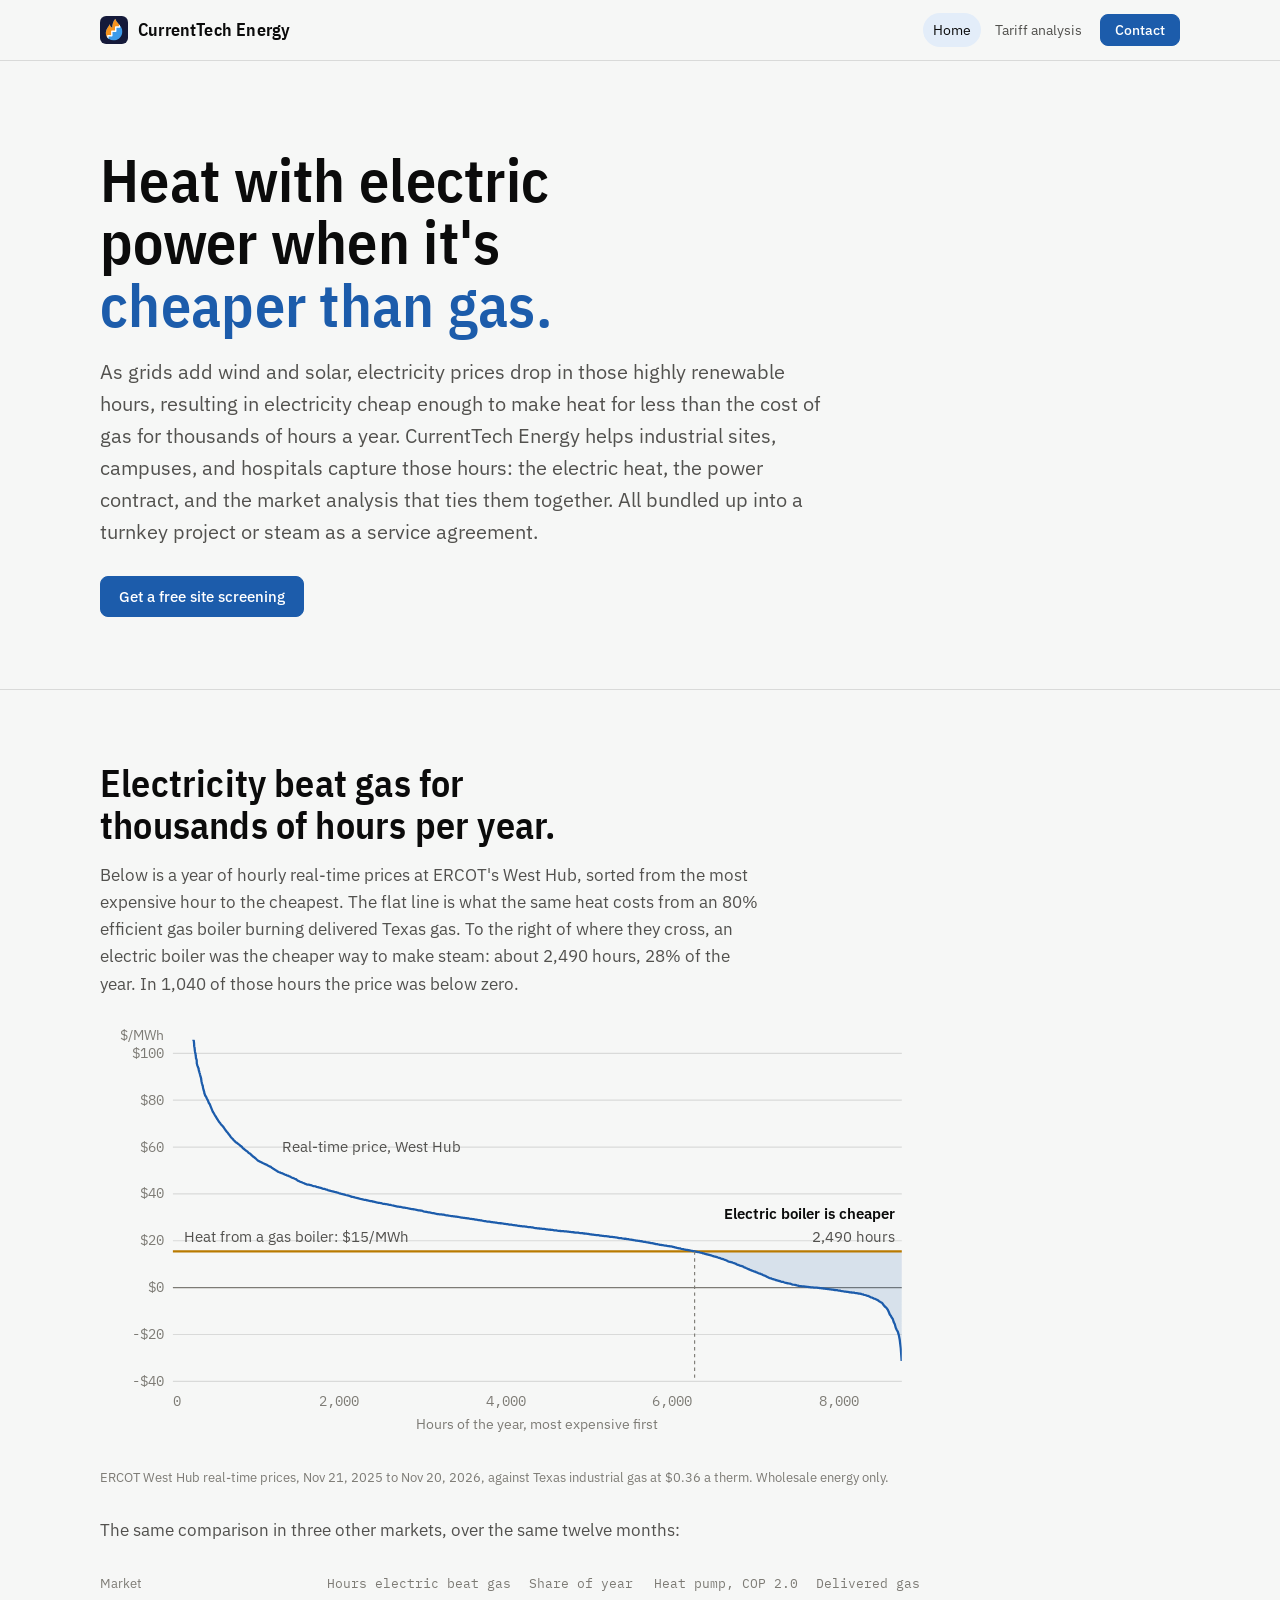
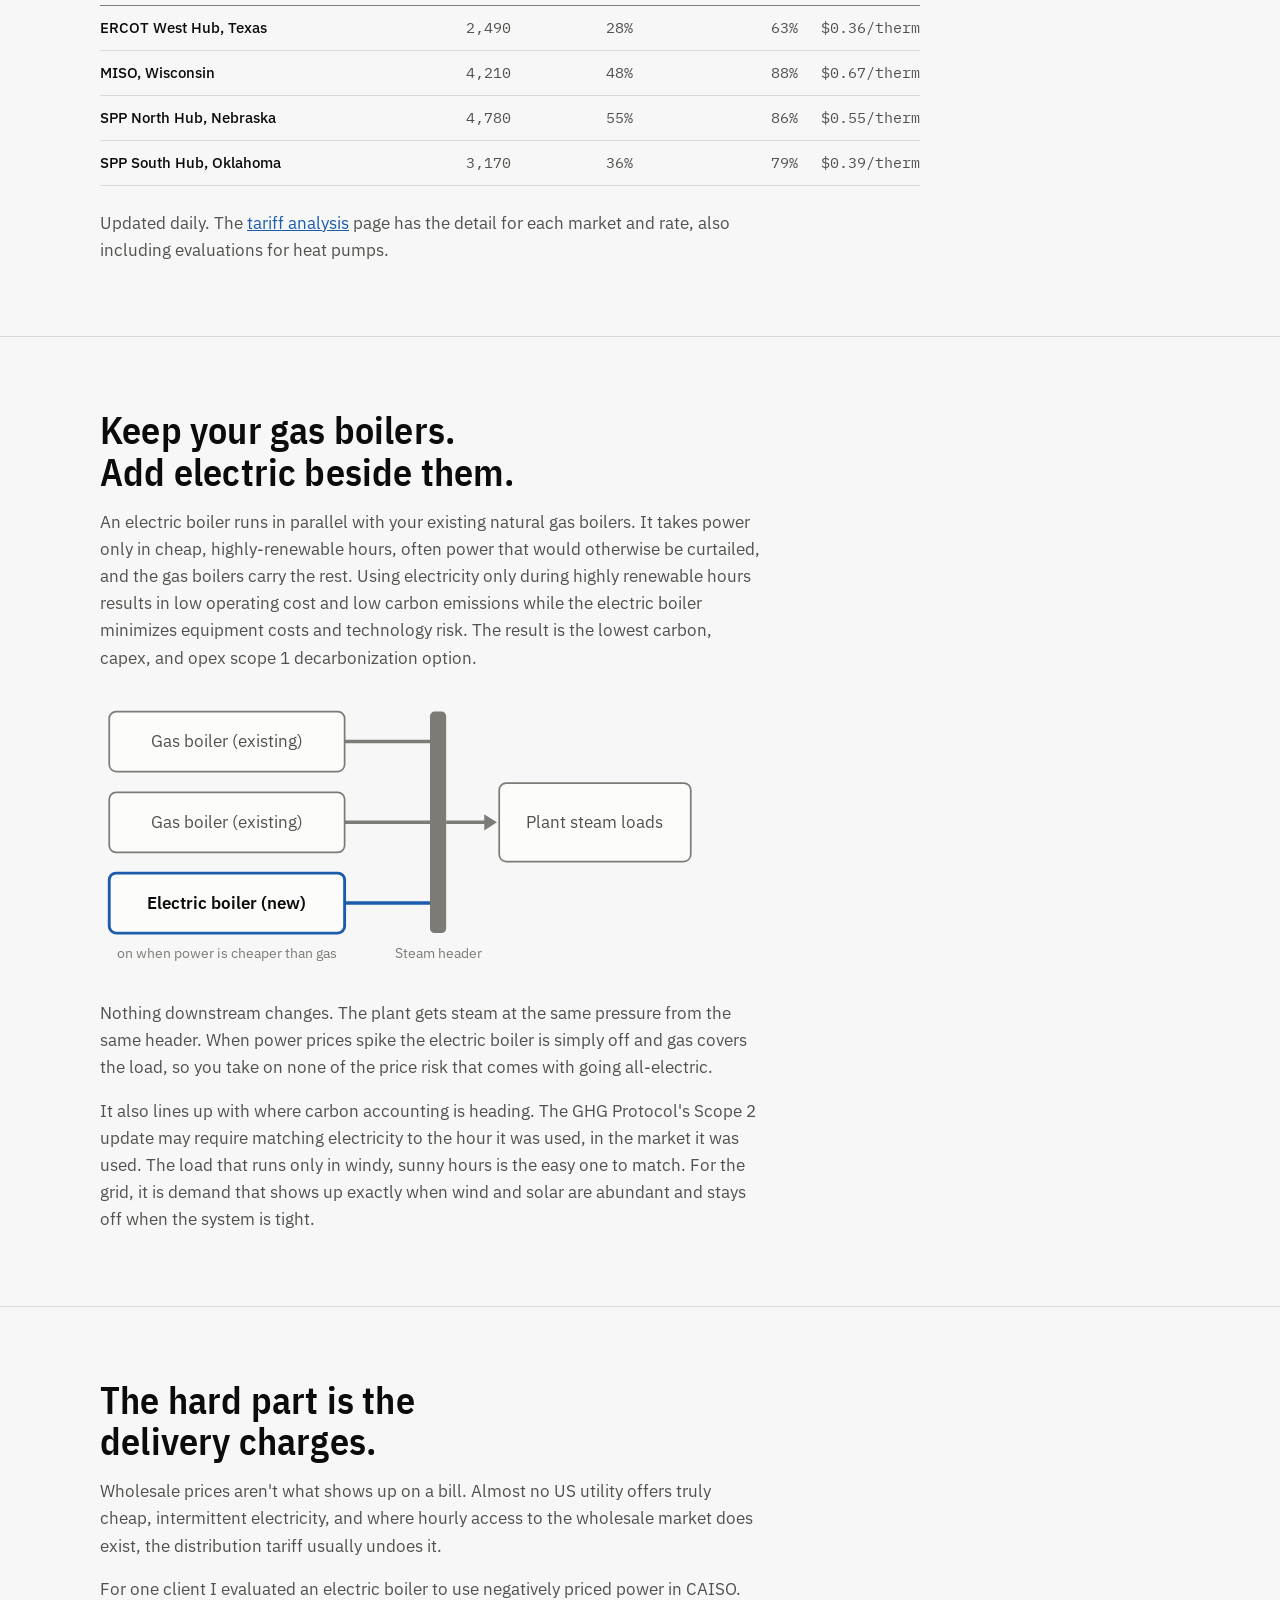
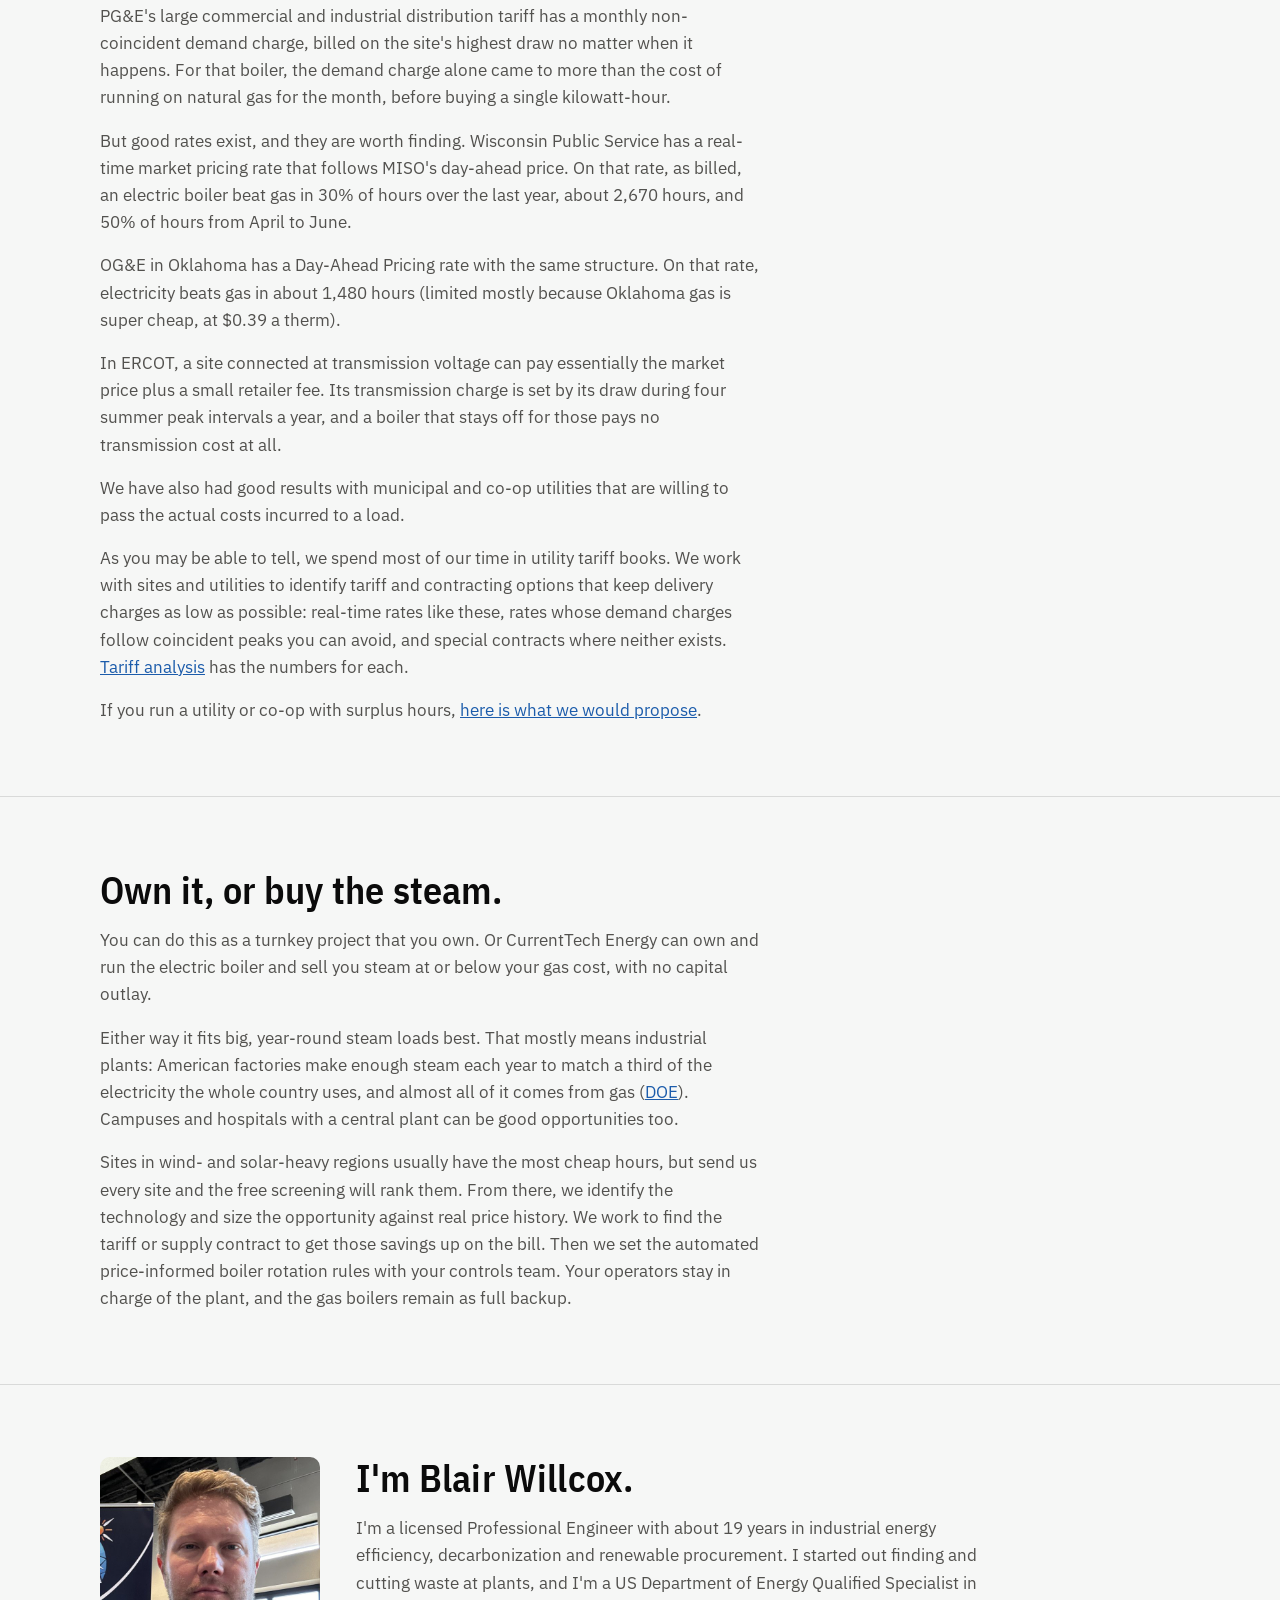
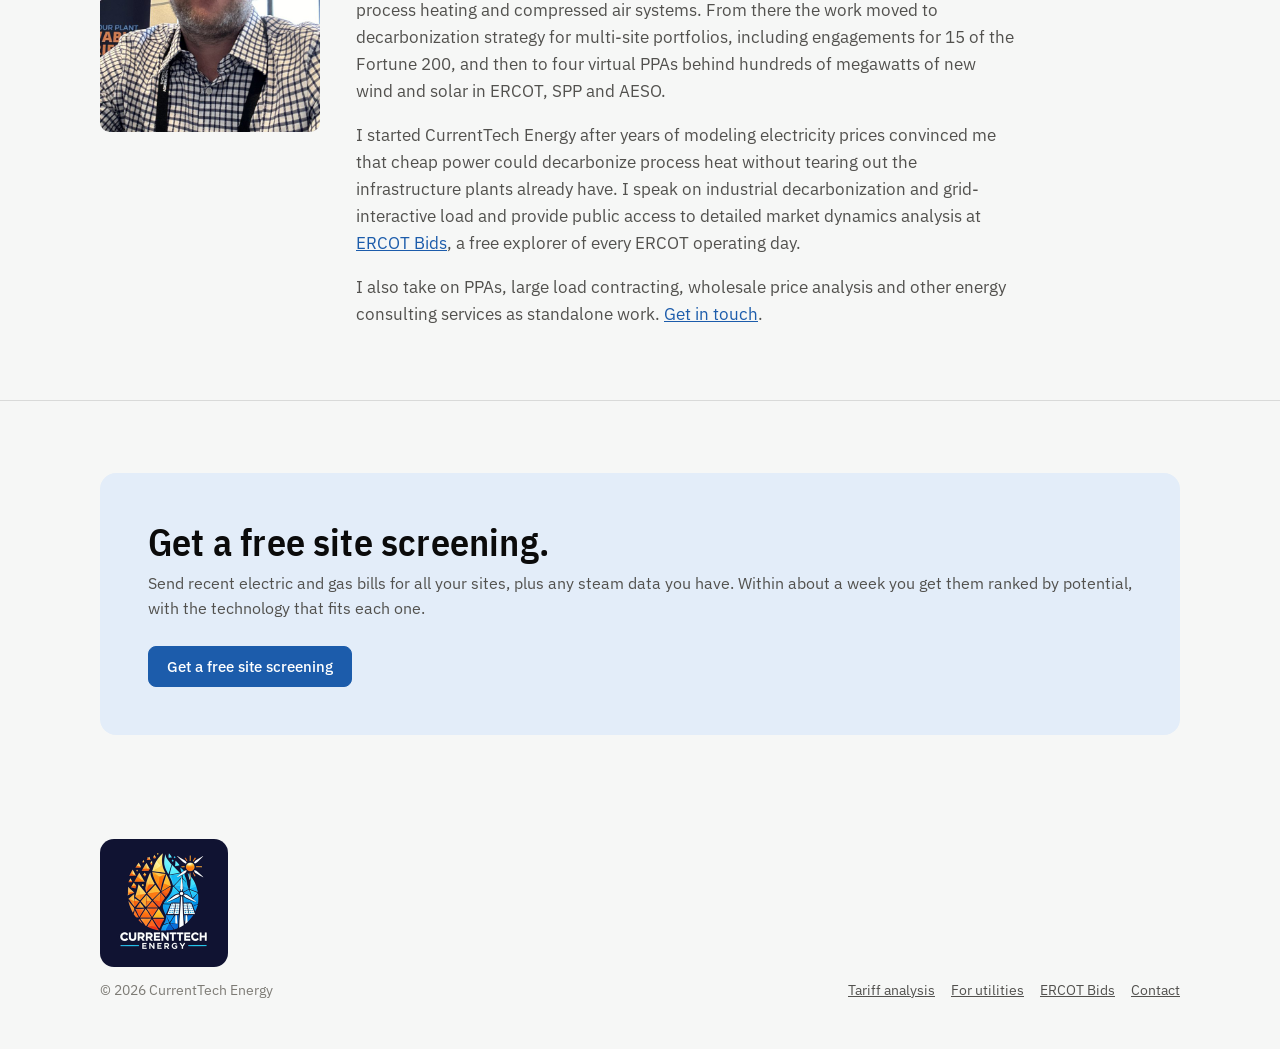
==== commit 1d068e9d: "Update market prices and stats (2026-11-21)" ====
--- a/index.html
+++ b/index.html
@@ -56,7 +56,7 @@
     <div class="wrap">
       <h2>Electricity beat gas for thousands of hours per year.</h2>
       <div class="prose">
-        <p>Below is a year of hourly real-time prices at ERCOT's West Hub, sorted from the most expensive hour to the cheapest. The flat line is what the same heat costs from an 80% efficient gas boiler burning delivered Texas gas. To the right of where they cross, an electric boiler was the cheaper way to make steam: about <span data-stat="ercot_west.eb_hours">2,480</span> hours, <span data-stat="ercot_west.eb_pct">28</span>% of the year. In <span data-stat="ercot_west.neg_hours">1,030</span> of those hours the price was below zero.</p>
+        <p>Below is a year of hourly real-time prices at ERCOT's West Hub, sorted from the most expensive hour to the cheapest. The flat line is what the same heat costs from an 80% efficient gas boiler burning delivered Texas gas. To the right of where they cross, an electric boiler was the cheaper way to make steam: about <span data-stat="ercot_west.eb_hours">2,490</span> hours, <span data-stat="ercot_west.eb_pct">28</span>% of the year. In <span data-stat="ercot_west.neg_hours">1,040</span> of those hours the price was below zero.</p>
       </div>
       <figure class="chart">
         <svg viewBox="0 0 720 360" role="img" aria-labelledby="dc-t dc-d" class="dc" id="dc">
@@ -85,20 +85,20 @@
 <text class="dc-tick" x="648.5" y="334" text-anchor="middle">8,000</text>
 <text class="dc-axis" x="384.0" y="354" text-anchor="middle">Hours of the year, most expensive first</text>
 <text class="dc-axis" x="56" y="12" text-anchor="end">$/MWh</text>
-<path class="dc-area" data-geom="dc.area" d="M522.9,197.9 L523.4,198.0 L524.3,198.1 L525.2,198.3 L526.0,198.5 L526.9,198.6 L527.8,198.9 L528.7,199.1 L529.5,199.3 L530.4,199.6 L531.3,199.7 L532.2,200.1 L533.0,200.3 L533.9,200.6 L534.8,200.8 L535.7,201.0 L536.5,201.2 L537.4,201.4 L538.3,201.6 L539.2,202.0 L540.1,202.3 L540.9,202.4 L541.8,202.7 L542.7,202.9 L543.6,203.2 L544.4,203.5 L545.3,203.8 L546.2,204.2 L547.1,204.4 L547.9,204.6 L548.8,205.0 L549.7,205.4 L550.6,205.7 L551.5,206.1 L552.3,206.7 L553.2,206.9 L554.1,207.1 L555.0,207.4 L555.8,207.6 L556.7,207.9 L557.6,208.2 L558.5,208.5 L559.3,208.9 L560.2,209.4 L561.1,209.8 L562.0,210.0 L562.8,210.4 L563.7,210.7 L564.6,210.9 L565.5,211.2 L566.4,211.8 L567.2,212.1 L568.1,212.5 L569.0,212.9 L569.9,213.3 L570.7,213.7 L571.6,214.1 L572.5,214.4 L573.4,214.8 L574.2,215.1 L575.1,215.4 L576.0,215.7 L576.9,216.1 L577.8,216.4 L578.6,216.9 L579.5,217.2 L580.4,217.4 L581.3,217.8 L582.1,218.1 L583.0,218.6 L583.9,219.0 L584.8,219.3 L585.6,219.8 L586.5,220.3 L587.4,220.6 L588.3,221.1 L589.2,221.4 L590.0,221.6 L590.9,222.0 L591.8,222.3 L592.7,222.5 L593.5,222.8 L594.4,223.2 L595.3,223.6 L596.2,223.6 L597.0,223.9 L597.9,224.1 L598.8,224.4 L599.7,224.7 L600.5,224.8 L601.4,225.0 L602.3,225.3 L603.2,225.6 L604.1,225.7 L604.9,226.0 L605.8,226.2 L606.7,226.4 L607.6,226.6 L608.4,226.8 L609.3,227.0 L610.2,227.3 L611.1,227.6 L611.9,227.7 L612.8,227.8 L613.7,228.0 L614.6,228.3 L615.5,228.4 L616.3,228.5 L617.2,228.6 L618.1,228.7 L619.0,228.8 L619.8,228.9 L620.7,229.0 L621.6,229.1 L622.5,229.2 L623.3,229.3 L624.2,229.4 L625.1,229.5 L626.0,229.6 L626.8,229.7 L627.7,229.7 L628.6,229.7 L629.5,229.8 L630.4,229.8 L631.2,229.9 L632.1,230.0 L633.0,230.2 L633.9,230.3 L634.7,230.4 L635.6,230.5 L636.5,230.7 L637.4,230.8 L638.2,230.9 L639.1,231.0 L640.0,231.1 L640.9,231.2 L641.8,231.3 L642.6,231.4 L643.5,231.5 L644.4,231.7 L645.3,231.8 L646.1,231.9 L647.0,232.0 L647.9,232.2 L648.8,232.3 L649.6,232.4 L650.5,232.6 L651.4,232.7 L652.3,232.9 L653.2,233.0 L654.0,233.2 L654.9,233.3 L655.8,233.4 L656.7,233.5 L657.5,233.6 L658.4,233.8 L659.3,233.9 L660.2,234.0 L661.0,234.1 L661.9,234.2 L662.8,234.4 L663.7,234.5 L664.5,234.6 L665.4,234.7 L666.3,234.9 L667.2,235.0 L668.1,235.2 L668.9,235.4 L669.8,235.6 L670.7,236.0 L671.6,236.2 L672.4,236.4 L673.3,236.7 L674.2,236.9 L675.1,237.3 L675.9,237.7 L676.8,238.2 L677.7,238.4 L678.6,238.8 L679.5,239.3 L680.3,239.5 L681.2,239.9 L682.1,240.3 L683.0,240.8 L683.8,241.4 L684.7,242.0 L685.6,242.6 L686.5,243.0 L687.3,243.9 L688.2,245.2 L689.1,246.3 L690.0,247.0 L690.8,247.9 L691.7,249.1 L692.6,251.1 L693.5,253.3 L694.4,254.5 L695.2,256.1 L696.1,257.3 L697.0,260.2 L697.9,261.9 L698.7,265.0 L699.6,266.9 L700.5,268.4 L701.4,271.4 L702.2,275.5 L703.1,282.9 L703.9,294.1 L704.0,197.9 Z"/>
+<path class="dc-area" data-geom="dc.area" d="M522.1,197.9 L522.5,198.0 L523.4,198.1 L524.3,198.3 L525.2,198.5 L526.0,198.6 L526.9,198.9 L527.8,199.1 L528.7,199.3 L529.5,199.6 L530.4,199.7 L531.3,200.1 L532.2,200.3 L533.0,200.6 L533.9,200.8 L534.8,201.0 L535.7,201.2 L536.5,201.4 L537.4,201.7 L538.3,202.0 L539.2,202.3 L540.1,202.5 L540.9,202.7 L541.8,203.0 L542.7,203.3 L543.6,203.5 L544.4,203.8 L545.3,204.2 L546.2,204.4 L547.1,204.6 L547.9,205.0 L548.8,205.4 L549.7,205.7 L550.6,206.1 L551.5,206.7 L552.3,206.9 L553.2,207.1 L554.1,207.4 L555.0,207.6 L555.8,207.9 L556.7,208.2 L557.6,208.5 L558.5,208.9 L559.3,209.4 L560.2,209.8 L561.1,210.0 L562.0,210.4 L562.8,210.7 L563.7,210.9 L564.6,211.2 L565.5,211.8 L566.4,212.1 L567.2,212.5 L568.1,212.9 L569.0,213.3 L569.9,213.7 L570.7,214.1 L571.6,214.4 L572.5,214.8 L573.4,215.1 L574.2,215.4 L575.1,215.7 L576.0,216.1 L576.9,216.4 L577.8,216.9 L578.6,217.2 L579.5,217.4 L580.4,217.8 L581.3,218.1 L582.1,218.6 L583.0,219.0 L583.9,219.3 L584.8,219.8 L585.6,220.3 L586.5,220.6 L587.4,221.1 L588.3,221.4 L589.2,221.6 L590.0,222.0 L590.9,222.2 L591.8,222.5 L592.7,222.7 L593.5,223.2 L594.4,223.4 L595.3,223.6 L596.2,223.9 L597.0,224.0 L597.9,224.4 L598.8,224.6 L599.7,224.7 L600.5,225.0 L601.4,225.3 L602.3,225.5 L603.2,225.7 L604.1,225.9 L604.9,226.1 L605.8,226.3 L606.7,226.5 L607.6,226.8 L608.4,227.0 L609.3,227.2 L610.2,227.4 L611.1,227.6 L611.9,227.8 L612.8,227.9 L613.7,228.2 L614.6,228.4 L615.5,228.5 L616.3,228.6 L617.2,228.7 L618.1,228.7 L619.0,228.8 L619.8,228.9 L620.7,229.0 L621.6,229.1 L622.5,229.2 L623.3,229.3 L624.2,229.4 L625.1,229.5 L626.0,229.6 L626.8,229.7 L627.7,229.7 L628.6,229.7 L629.5,229.8 L630.4,229.9 L631.2,229.9 L632.1,230.1 L633.0,230.2 L633.9,230.3 L634.7,230.4 L635.6,230.6 L636.5,230.7 L637.4,230.8 L638.2,230.9 L639.1,231.0 L640.0,231.1 L640.9,231.2 L641.8,231.3 L642.6,231.4 L643.5,231.5 L644.4,231.7 L645.3,231.8 L646.1,231.9 L647.0,232.0 L647.9,232.2 L648.8,232.3 L649.6,232.4 L650.5,232.6 L651.4,232.7 L652.3,232.9 L653.2,233.1 L654.0,233.2 L654.9,233.3 L655.8,233.4 L656.7,233.5 L657.5,233.6 L658.4,233.8 L659.3,233.9 L660.2,234.0 L661.0,234.2 L661.9,234.2 L662.8,234.4 L663.7,234.5 L664.5,234.6 L665.4,234.7 L666.3,234.9 L667.2,235.0 L668.1,235.2 L668.9,235.4 L669.8,235.6 L670.7,236.0 L671.6,236.2 L672.4,236.4 L673.3,236.7 L674.2,236.9 L675.1,237.3 L675.9,237.7 L676.8,238.2 L677.7,238.4 L678.6,238.8 L679.5,239.3 L680.3,239.5 L681.2,239.9 L682.1,240.3 L683.0,240.8 L683.8,241.4 L684.7,242.0 L685.6,242.6 L686.5,243.0 L687.3,243.9 L688.2,245.2 L689.1,246.3 L690.0,247.0 L690.8,247.9 L691.7,249.1 L692.6,251.1 L693.5,253.3 L694.4,254.5 L695.2,256.1 L696.1,257.3 L697.0,260.2 L697.9,261.9 L698.7,265.0 L699.6,266.9 L700.5,268.4 L701.4,271.4 L702.2,275.5 L703.1,282.9 L703.9,294.1 L704.0,197.9 Z"/>
 <line class="dc-gas" data-geom="dc.gas" x1="64" x2="704" y1="197.9" y2="197.9"/>
 <clipPath id="dc-clip"><rect x="64" y="12" width="640" height="302"/></clipPath>
-<path class="dc-price" data-geom="dc.price" clip-path="url(#dc-clip)" d="M64.0,-593.1 L64.1,-593.1 L64.3,-593.1 L64.4,-593.1 L64.6,-593.1 L64.7,-593.1 L64.9,-593.1 L65.0,-593.1 L65.2,-593.1 L65.3,-593.1 L65.5,-593.1 L65.6,-593.1 L65.8,-589.5 L65.9,-564.4 L66.0,-542.0 L66.2,-503.9 L66.3,-460.5 L66.5,-448.3 L66.6,-434.0 L66.8,-426.0 L66.9,-392.0 L67.1,-380.7 L67.2,-367.5 L67.4,-359.2 L67.5,-353.5 L67.7,-338.1 L67.8,-328.5 L67.9,-325.9 L68.1,-317.5 L68.2,-314.4 L68.4,-304.2 L68.5,-283.4 L68.7,-270.8 L68.8,-263.5 L69.0,-253.8 L69.1,-244.1 L69.3,-236.0 L69.4,-234.6 L69.6,-233.8 L69.7,-230.4 L69.8,-227.7 L70.0,-217.7 L70.1,-209.0 L70.3,-204.1 L70.4,-192.5 L70.6,-188.0 L70.7,-177.7 L70.9,-172.1 L71.0,-164.8 L71.2,-163.5 L71.3,-158.9 L71.5,-152.6 L71.6,-150.3 L71.7,-140.8 L71.9,-135.5 L72.0,-130.6 L72.2,-128.4 L72.3,-127.7 L72.5,-122.9 L72.6,-117.8 L72.8,-115.5 L72.9,-114.4 L73.1,-110.1 L73.2,-109.3 L73.4,-107.9 L73.5,-105.6 L73.6,-100.2 L73.8,-98.4 L73.9,-97.2 L74.1,-91.9 L74.2,-89.0 L74.4,-88.4 L74.5,-84.4 L74.7,-84.2 L74.8,-81.0 L75.0,-80.0 L75.1,-77.2 L75.3,-76.3 L75.4,-73.8 L75.5,-72.6 L75.7,-71.6 L75.8,-62.7 L76.0,-61.0 L76.1,-60.3 L76.3,-55.5 L76.4,-54.5 L76.6,-53.7 L76.7,-51.6 L76.9,-51.0 L77.0,-47.8 L77.2,-46.3 L77.3,-45.0 L77.4,-43.4 L77.6,-42.1 L77.7,-38.5 L77.9,-34.4 L78.0,-32.0 L78.2,-29.5 L78.3,-27.6 L78.5,-26.6 L78.6,-25.6 L78.8,-24.0 L78.9,-23.8 L79.1,-22.7 L79.2,-20.6 L79.3,-18.2 L79.5,-15.8 L79.6,-13.9 L79.8,-13.4 L79.9,-11.7 L80.1,-9.0 L80.2,-5.0 L80.4,-4.3 L80.5,-3.7 L80.7,-2.5 L80.8,-0.4 L80.9,3.6 L81.1,5.6 L81.2,6.1 L81.4,6.8 L81.5,7.4 L81.7,7.8 L81.8,9.5 L82.0,11.7 L82.1,12.6 L82.3,12.7 L82.4,13.3 L82.6,15.2 L82.7,17.7 L82.8,18.4 L83.0,18.7 L83.1,19.8 L83.3,21.8 L83.4,22.5 L83.6,23.4 L83.7,24.0 L83.9,24.8 L84.0,25.9 L84.2,27.1 L84.3,28.4 L84.5,28.7 L84.6,29.0 L84.7,29.5 L84.9,29.9 L85.0,33.0 L85.2,33.5 L85.3,34.2 L85.5,34.7 L85.6,34.9 L85.8,35.6 L85.9,35.8 L86.1,36.3 L86.2,36.7 L86.4,36.8 L86.5,37.6 L86.6,38.1 L86.8,39.0 L86.9,39.5 L87.1,39.7 L87.2,40.6 L87.4,41.0 L87.5,41.4 L87.7,41.9 L87.8,42.5 L88.0,43.3 L88.1,43.7 L88.3,44.5 L88.4,44.7 L88.5,44.7 L88.7,45.8 L88.8,46.6 L89.0,47.7 L89.1,48.7 L89.3,49.1 L89.4,50.2 L89.6,50.5 L89.7,50.9 L89.9,51.6 L90.0,52.3 L90.2,52.4 L90.3,52.9 L90.4,54.0 L90.6,54.8 L90.7,55.4 L90.9,55.7 L91.0,56.5 L91.2,56.7 L91.3,57.3 L91.5,57.8 L91.6,59.0 L91.8,59.2 L91.9,59.7 L92.1,60.2 L92.2,60.5 L92.3,61.0 L92.5,61.1 L92.6,61.4 L92.8,61.7 L92.9,61.8 L93.1,62.0 L93.8,63.7 L94.7,65.3 L95.6,67.6 L96.4,68.7 L97.3,71.0 L98.2,73.2 L99.1,75.4 L99.9,76.6 L100.8,78.2 L101.7,79.6 L102.6,81.2 L103.5,82.5 L104.3,83.9 L105.2,84.9 L106.1,86.2 L107.0,87.2 L107.8,88.1 L108.7,89.2 L109.6,90.5 L110.5,91.8 L111.3,92.8 L112.2,93.8 L113.1,95.1 L114.0,96.2 L114.8,97.4 L115.7,98.4 L116.6,99.2 L117.5,100.4 L118.4,101.1 L119.2,102.0 L120.1,102.5 L121.0,103.2 L121.9,104.0 L122.7,104.6 L123.6,105.4 L124.5,106.0 L125.4,107.2 L126.2,107.8 L127.1,108.5 L128.0,109.3 L128.9,109.9 L129.8,110.6 L130.6,111.5 L131.5,111.9 L132.4,112.7 L133.3,113.6 L134.1,114.4 L135.0,115.0 L135.9,115.7 L136.8,116.4 L137.6,117.2 L138.5,118.0 L139.4,118.5 L140.3,119.1 L141.2,119.4 L142.0,119.8 L142.9,120.3 L143.8,120.7 L144.7,121.1 L145.5,121.5 L146.4,121.9 L147.3,122.4 L148.2,123.0 L149.0,123.4 L149.9,123.5 L150.8,124.4 L151.7,124.8 L152.5,125.6 L153.4,126.1 L154.3,126.7 L155.2,127.2 L156.1,127.8 L156.9,128.2 L157.8,128.5 L158.7,128.8 L159.6,129.1 L160.4,129.4 L161.3,129.8 L162.2,130.3 L163.1,130.6 L163.9,131.0 L164.8,131.3 L165.7,131.7 L166.6,132.0 L167.5,132.4 L168.3,132.9 L169.2,133.2 L170.1,133.6 L171.0,134.0 L171.8,134.3 L172.7,134.7 L173.6,135.3 L174.5,135.9 L175.3,136.3 L176.2,136.6 L177.1,137.0 L178.0,137.4 L178.8,137.9 L179.7,138.1 L180.6,138.5 L181.5,138.8 L182.4,139.1 L183.2,139.2 L184.1,139.4 L185.0,139.6 L185.9,139.9 L186.7,140.1 L187.6,140.3 L188.5,140.5 L189.4,140.8 L190.2,141.1 L191.1,141.3 L192.0,141.5 L192.9,141.9 L193.8,142.1 L194.6,142.3 L195.5,142.6 L196.4,142.8 L197.3,143.0 L198.1,143.2 L199.0,143.4 L199.9,143.8 L200.8,144.1 L201.6,144.4 L202.5,144.6 L203.4,144.9 L204.3,145.0 L205.2,145.3 L206.0,145.5 L206.9,145.7 L207.8,145.9 L208.7,146.1 L209.5,146.4 L210.4,146.6 L211.3,146.9 L212.2,147.2 L213.0,147.4 L213.9,147.7 L214.8,147.8 L215.7,148.2 L216.5,148.4 L217.4,148.6 L218.3,148.8 L219.2,149.0 L220.1,149.3 L220.9,149.6 L221.8,150.0 L222.7,150.1 L223.6,150.2 L224.4,150.5 L225.3,150.7 L226.2,150.9 L227.1,151.1 L227.9,151.4 L228.8,151.6 L229.7,151.9 L230.6,152.1 L231.5,152.3 L232.3,152.4 L233.2,152.6 L234.1,152.7 L235.0,152.9 L235.8,153.1 L236.7,153.3 L237.6,153.4 L238.5,153.7 L239.3,153.8 L240.2,154.0 L241.1,154.2 L242.0,154.4 L242.8,154.5 L243.7,154.8 L244.6,155.0 L245.5,155.2 L246.4,155.4 L247.2,155.5 L248.1,155.6 L249.0,155.8 L249.9,156.0 L250.7,156.2 L251.6,156.3 L252.5,156.4 L253.4,156.6 L254.2,156.8 L255.1,157.0 L256.0,157.1 L256.9,157.3 L257.8,157.5 L258.6,157.7 L259.5,157.8 L260.4,158.1 L261.3,158.3 L262.1,158.5 L263.0,158.6 L263.9,158.7 L264.8,158.9 L265.6,159.0 L266.5,159.1 L267.4,159.2 L268.3,159.4 L269.2,159.5 L270.0,159.7 L270.9,159.9 L271.8,160.1 L272.7,160.2 L273.5,160.4 L274.4,160.6 L275.3,160.7 L276.2,160.9 L277.0,161.0 L277.9,161.1 L278.8,161.3 L279.7,161.5 L280.5,161.7 L281.4,161.8 L282.3,161.9 L283.2,162.1 L284.1,162.3 L284.9,162.6 L285.8,162.8 L286.7,163.0 L287.6,163.2 L288.4,163.3 L289.3,163.5 L290.2,163.6 L291.1,163.8 L291.9,164.0 L292.8,164.1 L293.7,164.3 L294.6,164.5 L295.5,164.7 L296.3,164.9 L297.2,165.0 L298.1,165.2 L299.0,165.3 L299.8,165.4 L300.7,165.5 L301.6,165.6 L302.5,165.7 L303.3,165.8 L304.2,166.0 L305.1,166.1 L306.0,166.3 L306.8,166.4 L307.7,166.5 L308.6,166.7 L309.5,166.8 L310.4,166.9 L311.2,167.1 L312.1,167.1 L313.0,167.3 L313.9,167.4 L314.7,167.4 L315.6,167.7 L316.5,167.8 L317.4,167.9 L318.2,168.1 L319.1,168.2 L320.0,168.3 L320.9,168.4 L321.8,168.5 L322.6,168.6 L323.5,168.8 L324.4,169.0 L325.3,169.1 L326.1,169.2 L327.0,169.3 L327.9,169.4 L328.8,169.5 L329.6,169.7 L330.5,169.9 L331.4,170.1 L332.3,170.2 L333.2,170.3 L334.0,170.5 L334.9,170.6 L335.8,170.7 L336.7,170.8 L337.5,171.0 L338.4,171.2 L339.3,171.4 L340.2,171.5 L341.0,171.6 L341.9,171.7 L342.8,171.8 L343.7,171.9 L344.5,172.1 L345.4,172.2 L346.3,172.4 L347.2,172.5 L348.1,172.5 L348.9,172.6 L349.8,172.8 L350.7,172.9 L351.6,173.0 L352.4,173.1 L353.3,173.2 L354.2,173.3 L355.1,173.5 L355.9,173.6 L356.8,173.7 L357.7,173.9 L358.6,173.9 L359.5,174.1 L360.3,174.3 L361.2,174.4 L362.1,174.5 L363.0,174.6 L363.8,174.7 L364.7,174.8 L365.6,175.0 L366.5,175.1 L367.3,175.2 L368.2,175.4 L369.1,175.5 L370.0,175.6 L370.8,175.7 L371.7,175.8 L372.6,175.9 L373.5,175.9 L374.4,176.0 L375.2,176.1 L376.1,176.3 L377.0,176.4 L377.9,176.5 L378.7,176.6 L379.6,176.7 L380.5,176.9 L381.4,177.0 L382.2,177.2 L383.1,177.4 L384.0,177.4 L384.9,177.5 L385.8,177.6 L386.6,177.7 L387.5,177.9 L388.4,178.0 L389.3,178.0 L390.1,178.1 L391.0,178.2 L391.9,178.3 L392.8,178.4 L393.6,178.5 L394.5,178.6 L395.4,178.7 L396.3,178.8 L397.2,178.9 L398.0,179.0 L398.9,179.1 L399.8,179.3 L400.7,179.4 L401.5,179.5 L402.4,179.6 L403.3,179.7 L404.2,179.8 L405.0,179.9 L405.9,180.0 L406.8,180.1 L407.7,180.2 L408.5,180.2 L409.4,180.3 L410.3,180.4 L411.2,180.5 L412.1,180.6 L412.9,180.6 L413.8,180.7 L414.7,180.8 L415.6,181.0 L416.4,181.1 L417.3,181.2 L418.2,181.3 L419.1,181.4 L419.9,181.5 L420.8,181.5 L421.7,181.6 L422.6,181.7 L423.5,181.8 L424.3,181.9 L425.2,182.1 L426.1,182.2 L427.0,182.3 L427.8,182.3 L428.7,182.4 L429.6,182.5 L430.5,182.7 L431.3,182.8 L432.2,182.9 L433.1,183.0 L434.0,183.2 L434.8,183.2 L435.7,183.4 L436.6,183.5 L437.5,183.6 L438.4,183.7 L439.2,183.8 L440.1,184.0 L441.0,184.1 L441.9,184.1 L442.7,184.3 L443.6,184.4 L444.5,184.4 L445.4,184.6 L446.2,184.6 L447.1,184.8 L448.0,184.9 L448.9,185.0 L449.8,185.1 L450.6,185.2 L451.5,185.3 L452.4,185.4 L453.3,185.5 L454.1,185.6 L455.0,185.8 L455.9,185.9 L456.8,186.1 L457.6,186.2 L458.5,186.3 L459.4,186.4 L460.3,186.6 L461.2,186.7 L462.0,186.8 L462.9,186.9 L463.8,187.0 L464.7,187.2 L465.5,187.3 L466.4,187.5 L467.3,187.6 L468.2,187.7 L469.0,187.8 L469.9,188.0 L470.8,188.2 L471.7,188.4 L472.5,188.5 L473.4,188.6 L474.3,188.7 L475.2,188.8 L476.1,189.0 L476.9,189.1 L477.8,189.3 L478.7,189.5 L479.6,189.6 L480.4,189.7 L481.3,189.9 L482.2,190.1 L483.1,190.2 L483.9,190.4 L484.8,190.5 L485.7,190.7 L486.6,190.9 L487.5,191.1 L488.3,191.2 L489.2,191.4 L490.1,191.6 L491.0,191.8 L491.8,191.9 L492.7,192.1 L493.6,192.2 L494.5,192.3 L495.3,192.5 L496.2,192.6 L497.1,192.8 L498.0,192.9 L498.8,193.1 L499.7,193.2 L500.6,193.3 L501.5,193.5 L502.4,193.6 L503.2,193.8 L504.1,194.0 L505.0,194.2 L505.9,194.4 L506.7,194.7 L507.6,194.8 L508.5,195.0 L509.4,195.2 L510.2,195.3 L511.1,195.6 L512.0,195.8 L512.9,196.0 L513.8,196.2 L514.6,196.3 L515.5,196.5 L516.4,196.7 L517.3,196.8 L518.1,196.9 L519.0,197.1 L519.9,197.3 L520.8,197.4 L521.6,197.6 L522.5,197.8 L523.4,198.0 L524.3,198.1 L525.2,198.3 L526.0,198.5 L526.9,198.6 L527.8,198.9 L528.7,199.1 L529.5,199.3 L530.4,199.6 L531.3,199.7 L532.2,200.1 L533.0,200.3 L533.9,200.6 L534.8,200.8 L535.7,201.0 L536.5,201.2 L537.4,201.4 L538.3,201.6 L539.2,202.0 L540.1,202.3 L540.9,202.4 L541.8,202.7 L542.7,202.9 L543.6,203.2 L544.4,203.5 L545.3,203.8 L546.2,204.2 L547.1,204.4 L547.9,204.6 L548.8,205.0 L549.7,205.4 L550.6,205.7 L551.5,206.1 L552.3,206.7 L553.2,206.9 L554.1,207.1 L555.0,207.4 L555.8,207.6 L556.7,207.9 L557.6,208.2 L558.5,208.5 L559.3,208.9 L560.2,209.4 L561.1,209.8 L562.0,210.0 L562.8,210.4 L563.7,210.7 L564.6,210.9 L565.5,211.2 L566.4,211.8 L567.2,212.1 L568.1,212.5 L569.0,212.9 L569.9,213.3 L570.7,213.7 L571.6,214.1 L572.5,214.4 L573.4,214.8 L574.2,215.1 L575.1,215.4 L576.0,215.7 L576.9,216.1 L577.8,216.4 L578.6,216.9 L579.5,217.2 L580.4,217.4 L581.3,217.8 L582.1,218.1 L583.0,218.6 L583.9,219.0 L584.8,219.3 L585.6,219.8 L586.5,220.3 L587.4,220.6 L588.3,221.1 L589.2,221.4 L590.0,221.6 L590.9,222.0 L591.8,222.3 L592.7,222.5 L593.5,222.8 L594.4,223.2 L595.3,223.6 L596.2,223.6 L597.0,223.9 L597.9,224.1 L598.8,224.4 L599.7,224.7 L600.5,224.8 L601.4,225.0 L602.3,225.3 L603.2,225.6 L604.1,225.7 L604.9,226.0 L605.8,226.2 L606.7,226.4 L607.6,226.6 L608.4,226.8 L609.3,227.0 L610.2,227.3 L611.1,227.6 L611.9,227.7 L612.8,227.8 L613.7,228.0 L614.6,228.3 L615.5,228.4 L616.3,228.5 L617.2,228.6 L618.1,228.7 L619.0,228.8 L619.8,228.9 L620.7,229.0 L621.6,229.1 L622.5,229.2 L623.3,229.3 L624.2,229.4 L625.1,229.5 L626.0,229.6 L626.8,229.7 L627.7,229.7 L628.6,229.7 L629.5,229.8 L630.4,229.8 L631.2,229.9 L632.1,230.0 L633.0,230.2 L633.9,230.3 L634.7,230.4 L635.6,230.5 L636.5,230.7 L637.4,230.8 L638.2,230.9 L639.1,231.0 L640.0,231.1 L640.9,231.2 L641.8,231.3 L642.6,231.4 L643.5,231.5 L644.4,231.7 L645.3,231.8 L646.1,231.9 L647.0,232.0 L647.9,232.2 L648.8,232.3 L649.6,232.4 L650.5,232.6 L651.4,232.7 L652.3,232.9 L653.2,233.0 L654.0,233.2 L654.9,233.3 L655.8,233.4 L656.7,233.5 L657.5,233.6 L658.4,233.8 L659.3,233.9 L660.2,234.0 L661.0,234.1 L661.9,234.2 L662.8,234.4 L663.7,234.5 L664.5,234.6 L665.4,234.7 L666.3,234.9 L667.2,235.0 L668.1,235.2 L668.9,235.4 L669.8,235.6 L670.7,236.0 L671.6,236.2 L672.4,236.4 L673.3,236.7 L674.2,236.9 L675.1,237.3 L675.9,237.7 L676.8,238.2 L677.7,238.4 L678.6,238.8 L679.5,239.3 L680.3,239.5 L681.2,239.9 L682.1,240.3 L683.0,240.8 L683.8,241.4 L684.7,242.0 L685.6,242.6 L686.5,243.0 L687.3,243.9 L688.2,245.2 L689.1,246.3 L690.0,247.0 L690.8,247.9 L691.7,249.1 L692.6,251.1 L693.5,253.3 L694.4,254.5 L695.2,256.1 L696.1,257.3 L697.0,260.2 L697.9,261.9 L698.7,265.0 L699.6,266.9 L700.5,268.4 L701.4,271.4 L702.2,275.5 L703.1,282.9 L703.9,294.1"/>
-<line class="dc-cross" data-geom="dc.cross" x1="522.9" x2="522.9" y1="197.9" y2="312"/>
+<path class="dc-price" data-geom="dc.price" clip-path="url(#dc-clip)" d="M64.0,-593.1 L64.1,-593.1 L64.3,-593.1 L64.4,-593.1 L64.6,-593.1 L64.7,-593.1 L64.9,-593.1 L65.0,-593.1 L65.2,-593.1 L65.3,-593.1 L65.5,-593.1 L65.6,-593.1 L65.8,-589.5 L65.9,-564.4 L66.0,-542.0 L66.2,-503.9 L66.3,-460.5 L66.5,-448.3 L66.6,-434.0 L66.8,-426.0 L66.9,-392.0 L67.1,-380.7 L67.2,-367.5 L67.4,-359.2 L67.5,-353.5 L67.7,-338.1 L67.8,-328.5 L67.9,-325.9 L68.1,-317.5 L68.2,-314.4 L68.4,-304.2 L68.5,-283.4 L68.7,-270.8 L68.8,-263.5 L69.0,-253.8 L69.1,-244.1 L69.3,-236.0 L69.4,-234.6 L69.6,-233.8 L69.7,-230.4 L69.8,-227.7 L70.0,-217.7 L70.1,-209.0 L70.3,-204.1 L70.4,-192.5 L70.6,-188.0 L70.7,-177.7 L70.9,-172.1 L71.0,-164.8 L71.2,-163.5 L71.3,-158.9 L71.5,-152.6 L71.6,-150.3 L71.7,-140.8 L71.9,-135.5 L72.0,-130.6 L72.2,-128.4 L72.3,-127.7 L72.5,-122.9 L72.6,-117.8 L72.8,-115.5 L72.9,-114.4 L73.1,-110.1 L73.2,-109.3 L73.4,-107.9 L73.5,-105.6 L73.6,-100.2 L73.8,-98.4 L73.9,-97.2 L74.1,-91.9 L74.2,-89.0 L74.4,-88.4 L74.5,-84.4 L74.7,-84.2 L74.8,-81.0 L75.0,-80.0 L75.1,-77.2 L75.3,-76.3 L75.4,-73.8 L75.5,-72.6 L75.7,-71.6 L75.8,-62.7 L76.0,-61.0 L76.1,-60.3 L76.3,-55.5 L76.4,-54.5 L76.6,-53.7 L76.7,-51.6 L76.9,-51.0 L77.0,-47.8 L77.2,-46.3 L77.3,-45.0 L77.4,-43.4 L77.6,-42.1 L77.7,-38.5 L77.9,-34.4 L78.0,-32.0 L78.2,-29.5 L78.3,-27.6 L78.5,-26.6 L78.6,-25.6 L78.8,-24.0 L78.9,-23.8 L79.1,-22.7 L79.2,-20.6 L79.3,-18.2 L79.5,-15.8 L79.6,-13.9 L79.8,-13.4 L79.9,-11.7 L80.1,-9.0 L80.2,-5.0 L80.4,-4.3 L80.5,-3.7 L80.7,-2.5 L80.8,-0.4 L80.9,3.6 L81.1,5.6 L81.2,6.1 L81.4,6.8 L81.5,7.4 L81.7,7.8 L81.8,9.5 L82.0,11.7 L82.1,12.6 L82.3,12.7 L82.4,13.3 L82.6,15.2 L82.7,17.7 L82.8,18.4 L83.0,18.7 L83.1,19.8 L83.3,21.8 L83.4,22.5 L83.6,23.4 L83.7,24.0 L83.9,24.8 L84.0,25.9 L84.2,27.1 L84.3,28.4 L84.5,28.7 L84.6,29.0 L84.7,29.5 L84.9,29.9 L85.0,33.0 L85.2,33.5 L85.3,34.2 L85.5,34.7 L85.6,34.9 L85.8,35.6 L85.9,35.8 L86.1,36.3 L86.2,36.7 L86.4,36.8 L86.5,37.6 L86.6,38.1 L86.8,39.0 L86.9,39.5 L87.1,39.7 L87.2,40.6 L87.4,41.0 L87.5,41.4 L87.7,41.9 L87.8,42.5 L88.0,43.3 L88.1,43.7 L88.3,44.5 L88.4,44.7 L88.5,44.7 L88.7,45.8 L88.8,46.6 L89.0,47.7 L89.1,48.7 L89.3,49.1 L89.4,50.2 L89.6,50.5 L89.7,50.9 L89.9,51.6 L90.0,52.3 L90.2,52.4 L90.3,52.9 L90.4,54.0 L90.6,54.8 L90.7,55.4 L90.9,55.7 L91.0,56.5 L91.2,56.7 L91.3,57.3 L91.5,57.8 L91.6,59.0 L91.8,59.2 L91.9,59.7 L92.1,60.2 L92.2,60.5 L92.3,61.0 L92.5,61.1 L92.6,61.4 L92.8,61.7 L92.9,61.8 L93.1,62.0 L93.8,63.7 L94.7,65.3 L95.6,67.6 L96.4,68.7 L97.3,71.0 L98.2,73.2 L99.1,75.4 L99.9,76.6 L100.8,78.2 L101.7,79.6 L102.6,81.2 L103.5,82.5 L104.3,83.9 L105.2,84.9 L106.1,86.2 L107.0,87.2 L107.8,88.1 L108.7,89.2 L109.6,90.5 L110.5,91.8 L111.3,92.8 L112.2,93.8 L113.1,95.1 L114.0,96.2 L114.8,97.4 L115.7,98.4 L116.6,99.2 L117.5,100.4 L118.4,101.1 L119.2,102.0 L120.1,102.5 L121.0,103.2 L121.9,104.0 L122.7,104.6 L123.6,105.4 L124.5,106.0 L125.4,107.2 L126.2,107.8 L127.1,108.5 L128.0,109.3 L128.9,109.9 L129.8,110.6 L130.6,111.5 L131.5,111.9 L132.4,112.7 L133.3,113.6 L134.1,114.4 L135.0,115.0 L135.9,115.7 L136.8,116.4 L137.6,117.2 L138.5,118.0 L139.4,118.5 L140.3,119.1 L141.2,119.4 L142.0,119.8 L142.9,120.3 L143.8,120.7 L144.7,121.1 L145.5,121.5 L146.4,121.9 L147.3,122.4 L148.2,123.0 L149.0,123.4 L149.9,123.5 L150.8,124.5 L151.7,124.9 L152.5,125.6 L153.4,126.1 L154.3,126.7 L155.2,127.2 L156.1,127.9 L156.9,128.2 L157.8,128.5 L158.7,128.9 L159.6,129.2 L160.4,129.5 L161.3,129.9 L162.2,130.4 L163.1,130.7 L163.9,131.1 L164.8,131.3 L165.7,131.8 L166.6,132.0 L167.5,132.6 L168.3,133.0 L169.2,133.4 L170.1,133.7 L171.0,134.1 L171.8,134.4 L172.7,135.0 L173.6,135.8 L174.5,136.1 L175.3,136.5 L176.2,136.9 L177.1,137.2 L178.0,137.6 L178.8,137.9 L179.7,138.4 L180.6,138.7 L181.5,139.0 L182.4,139.2 L183.2,139.3 L184.1,139.5 L185.0,139.8 L185.9,140.0 L186.7,140.3 L187.6,140.5 L188.5,140.7 L189.4,140.9 L190.2,141.2 L191.1,141.4 L192.0,141.7 L192.9,142.0 L193.8,142.2 L194.6,142.4 L195.5,142.8 L196.4,143.0 L197.3,143.1 L198.1,143.4 L199.0,143.6 L199.9,144.1 L200.8,144.3 L201.6,144.5 L202.5,144.8 L203.4,145.0 L204.3,145.3 L205.2,145.5 L206.0,145.7 L206.9,145.8 L207.8,146.1 L208.7,146.3 L209.5,146.6 L210.4,146.9 L211.3,147.2 L212.2,147.4 L213.0,147.7 L213.9,147.8 L214.8,148.1 L215.7,148.4 L216.5,148.6 L217.4,148.8 L218.3,149.0 L219.2,149.3 L220.1,149.6 L220.9,150.0 L221.8,150.1 L222.7,150.2 L223.6,150.5 L224.4,150.7 L225.3,150.9 L226.2,151.1 L227.1,151.4 L227.9,151.6 L228.8,151.9 L229.7,152.1 L230.6,152.3 L231.5,152.5 L232.3,152.6 L233.2,152.7 L234.1,153.0 L235.0,153.1 L235.8,153.3 L236.7,153.5 L237.6,153.7 L238.5,153.8 L239.3,154.1 L240.2,154.2 L241.1,154.4 L242.0,154.6 L242.8,154.8 L243.7,155.0 L244.6,155.3 L245.5,155.4 L246.4,155.5 L247.2,155.6 L248.1,155.9 L249.0,156.1 L249.9,156.2 L250.7,156.3 L251.6,156.5 L252.5,156.6 L253.4,156.9 L254.2,157.0 L255.1,157.1 L256.0,157.4 L256.9,157.6 L257.8,157.7 L258.6,158.0 L259.5,158.2 L260.4,158.4 L261.3,158.6 L262.1,158.7 L263.0,158.8 L263.9,158.9 L264.8,159.1 L265.6,159.2 L266.5,159.4 L267.4,159.5 L268.3,159.6 L269.2,159.8 L270.0,160.0 L270.9,160.2 L271.8,160.3 L272.7,160.5 L273.5,160.7 L274.4,160.8 L275.3,160.9 L276.2,161.1 L277.0,161.2 L277.9,161.4 L278.8,161.6 L279.7,161.8 L280.5,161.9 L281.4,162.0 L282.3,162.2 L283.2,162.4 L284.1,162.7 L284.9,162.9 L285.8,163.1 L286.7,163.2 L287.6,163.5 L288.4,163.6 L289.3,163.7 L290.2,163.9 L291.1,164.1 L291.9,164.2 L292.8,164.4 L293.7,164.6 L294.6,164.8 L295.5,164.9 L296.3,165.1 L297.2,165.2 L298.1,165.3 L299.0,165.4 L299.8,165.5 L300.7,165.7 L301.6,165.7 L302.5,165.9 L303.3,166.1 L304.2,166.2 L305.1,166.3 L306.0,166.4 L306.8,166.6 L307.7,166.8 L308.6,166.9 L309.5,167.0 L310.4,167.1 L311.2,167.2 L312.1,167.3 L313.0,167.4 L313.9,167.6 L314.7,167.7 L315.6,167.9 L316.5,168.0 L317.4,168.2 L318.2,168.3 L319.1,168.4 L320.0,168.4 L320.9,168.6 L321.8,168.7 L322.6,169.0 L323.5,169.0 L324.4,169.2 L325.3,169.3 L326.1,169.4 L327.0,169.5 L327.9,169.6 L328.8,169.8 L329.6,170.0 L330.5,170.1 L331.4,170.2 L332.3,170.4 L333.2,170.5 L334.0,170.7 L334.9,170.7 L335.8,171.0 L336.7,171.2 L337.5,171.3 L338.4,171.4 L339.3,171.6 L340.2,171.7 L341.0,171.7 L341.9,171.8 L342.8,172.0 L343.7,172.2 L344.5,172.3 L345.4,172.4 L346.3,172.5 L347.2,172.6 L348.1,172.7 L348.9,172.9 L349.8,173.0 L350.7,173.1 L351.6,173.2 L352.4,173.2 L353.3,173.4 L354.2,173.5 L355.1,173.7 L355.9,173.8 L356.8,173.9 L357.7,174.0 L358.6,174.2 L359.5,174.4 L360.3,174.4 L361.2,174.5 L362.1,174.7 L363.0,174.8 L363.8,174.9 L364.7,175.0 L365.6,175.1 L366.5,175.3 L367.3,175.4 L368.2,175.5 L369.1,175.7 L370.0,175.8 L370.8,175.9 L371.7,175.9 L372.6,176.0 L373.5,176.1 L374.4,176.2 L375.2,176.4 L376.1,176.5 L377.0,176.6 L377.9,176.7 L378.7,176.8 L379.6,176.9 L380.5,177.1 L381.4,177.3 L382.2,177.4 L383.1,177.5 L384.0,177.6 L384.9,177.7 L385.8,177.8 L386.6,177.9 L387.5,178.0 L388.4,178.1 L389.3,178.1 L390.1,178.2 L391.0,178.3 L391.9,178.5 L392.8,178.6 L393.6,178.7 L394.5,178.8 L395.4,178.9 L396.3,179.0 L397.2,179.1 L398.0,179.2 L398.9,179.4 L399.8,179.5 L400.7,179.5 L401.5,179.7 L402.4,179.8 L403.3,179.9 L404.2,180.0 L405.0,180.1 L405.9,180.1 L406.8,180.2 L407.7,180.3 L408.5,180.3 L409.4,180.4 L410.3,180.5 L411.2,180.6 L412.1,180.7 L412.9,180.8 L413.8,180.9 L414.7,181.0 L415.6,181.1 L416.4,181.2 L417.3,181.4 L418.2,181.4 L419.1,181.5 L419.9,181.5 L420.8,181.7 L421.7,181.8 L422.6,181.8 L423.5,181.9 L424.3,182.1 L425.2,182.2 L426.1,182.3 L427.0,182.4 L427.8,182.5 L428.7,182.5 L429.6,182.7 L430.5,182.9 L431.3,182.9 L432.2,183.1 L433.1,183.2 L434.0,183.3 L434.8,183.5 L435.7,183.6 L436.6,183.7 L437.5,183.7 L438.4,183.8 L439.2,184.0 L440.1,184.1 L441.0,184.2 L441.9,184.3 L442.7,184.4 L443.6,184.5 L444.5,184.6 L445.4,184.7 L446.2,184.8 L447.1,184.9 L448.0,185.1 L448.9,185.1 L449.8,185.2 L450.6,185.3 L451.5,185.4 L452.4,185.5 L453.3,185.7 L454.1,185.8 L455.0,186.0 L455.9,186.2 L456.8,186.2 L457.6,186.3 L458.5,186.5 L459.4,186.6 L460.3,186.8 L461.2,186.8 L462.0,186.9 L462.9,187.1 L463.8,187.2 L464.7,187.4 L465.5,187.5 L466.4,187.6 L467.3,187.8 L468.2,187.9 L469.0,188.1 L469.9,188.2 L470.8,188.4 L471.7,188.5 L472.5,188.6 L473.4,188.7 L474.3,188.9 L475.2,189.0 L476.1,189.1 L476.9,189.3 L477.8,189.5 L478.7,189.6 L479.6,189.8 L480.4,189.9 L481.3,190.1 L482.2,190.2 L483.1,190.4 L483.9,190.6 L484.8,190.7 L485.7,190.9 L486.6,191.1 L487.5,191.3 L488.3,191.5 L489.2,191.6 L490.1,191.8 L491.0,191.9 L491.8,192.1 L492.7,192.2 L493.6,192.4 L494.5,192.5 L495.3,192.7 L496.2,192.8 L497.1,192.9 L498.0,193.1 L498.8,193.2 L499.7,193.3 L500.6,193.5 L501.5,193.6 L502.4,193.7 L503.2,194.0 L504.1,194.1 L505.0,194.4 L505.9,194.6 L506.7,194.8 L507.6,195.0 L508.5,195.2 L509.4,195.3 L510.2,195.6 L511.1,195.8 L512.0,196.0 L512.9,196.2 L513.8,196.3 L514.6,196.5 L515.5,196.6 L516.4,196.8 L517.3,196.9 L518.1,197.1 L519.0,197.3 L519.9,197.4 L520.8,197.6 L521.6,197.7 L522.5,198.0 L523.4,198.1 L524.3,198.3 L525.2,198.5 L526.0,198.6 L526.9,198.9 L527.8,199.1 L528.7,199.3 L529.5,199.6 L530.4,199.7 L531.3,200.1 L532.2,200.3 L533.0,200.6 L533.9,200.8 L534.8,201.0 L535.7,201.2 L536.5,201.4 L537.4,201.7 L538.3,202.0 L539.2,202.3 L540.1,202.5 L540.9,202.7 L541.8,203.0 L542.7,203.3 L543.6,203.5 L544.4,203.8 L545.3,204.2 L546.2,204.4 L547.1,204.6 L547.9,205.0 L548.8,205.4 L549.7,205.7 L550.6,206.1 L551.5,206.7 L552.3,206.9 L553.2,207.1 L554.1,207.4 L555.0,207.6 L555.8,207.9 L556.7,208.2 L557.6,208.5 L558.5,208.9 L559.3,209.4 L560.2,209.8 L561.1,210.0 L562.0,210.4 L562.8,210.7 L563.7,210.9 L564.6,211.2 L565.5,211.8 L566.4,212.1 L567.2,212.5 L568.1,212.9 L569.0,213.3 L569.9,213.7 L570.7,214.1 L571.6,214.4 L572.5,214.8 L573.4,215.1 L574.2,215.4 L575.1,215.7 L576.0,216.1 L576.9,216.4 L577.8,216.9 L578.6,217.2 L579.5,217.4 L580.4,217.8 L581.3,218.1 L582.1,218.6 L583.0,219.0 L583.9,219.3 L584.8,219.8 L585.6,220.3 L586.5,220.6 L587.4,221.1 L588.3,221.4 L589.2,221.6 L590.0,222.0 L590.9,222.2 L591.8,222.5 L592.7,222.7 L593.5,223.2 L594.4,223.4 L595.3,223.6 L596.2,223.9 L597.0,224.0 L597.9,224.4 L598.8,224.6 L599.7,224.7 L600.5,225.0 L601.4,225.3 L602.3,225.5 L603.2,225.7 L604.1,225.9 L604.9,226.1 L605.8,226.3 L606.7,226.5 L607.6,226.8 L608.4,227.0 L609.3,227.2 L610.2,227.4 L611.1,227.6 L611.9,227.8 L612.8,227.9 L613.7,228.2 L614.6,228.4 L615.5,228.5 L616.3,228.6 L617.2,228.7 L618.1,228.7 L619.0,228.8 L619.8,228.9 L620.7,229.0 L621.6,229.1 L622.5,229.2 L623.3,229.3 L624.2,229.4 L625.1,229.5 L626.0,229.6 L626.8,229.7 L627.7,229.7 L628.6,229.7 L629.5,229.8 L630.4,229.9 L631.2,229.9 L632.1,230.1 L633.0,230.2 L633.9,230.3 L634.7,230.4 L635.6,230.6 L636.5,230.7 L637.4,230.8 L638.2,230.9 L639.1,231.0 L640.0,231.1 L640.9,231.2 L641.8,231.3 L642.6,231.4 L643.5,231.5 L644.4,231.7 L645.3,231.8 L646.1,231.9 L647.0,232.0 L647.9,232.2 L648.8,232.3 L649.6,232.4 L650.5,232.6 L651.4,232.7 L652.3,232.9 L653.2,233.1 L654.0,233.2 L654.9,233.3 L655.8,233.4 L656.7,233.5 L657.5,233.6 L658.4,233.8 L659.3,233.9 L660.2,234.0 L661.0,234.2 L661.9,234.2 L662.8,234.4 L663.7,234.5 L664.5,234.6 L665.4,234.7 L666.3,234.9 L667.2,235.0 L668.1,235.2 L668.9,235.4 L669.8,235.6 L670.7,236.0 L671.6,236.2 L672.4,236.4 L673.3,236.7 L674.2,236.9 L675.1,237.3 L675.9,237.7 L676.8,238.2 L677.7,238.4 L678.6,238.8 L679.5,239.3 L680.3,239.5 L681.2,239.9 L682.1,240.3 L683.0,240.8 L683.8,241.4 L684.7,242.0 L685.6,242.6 L686.5,243.0 L687.3,243.9 L688.2,245.2 L689.1,246.3 L690.0,247.0 L690.8,247.9 L691.7,249.1 L692.6,251.1 L693.5,253.3 L694.4,254.5 L695.2,256.1 L696.1,257.3 L697.0,260.2 L697.9,261.9 L698.7,265.0 L699.6,266.9 L700.5,268.4 L701.4,271.4 L702.2,275.5 L703.1,282.9 L703.9,294.1"/>
+<line class="dc-cross" data-geom="dc.cross" x1="522.1" x2="522.1" y1="197.9" y2="312"/>
 <text class="dc-label dc-opt" data-geom="dc.gas_label" x="74" y="189.9">Heat from a gas boiler: $<tspan data-stat="ercot_west.breakeven_eb">15</tspan>/MWh</text>
-<text class="dc-label dc-opt" data-geom="dc.price_label" x="160" y="110.2">Real-time price, West Hub</text>
+<text class="dc-label dc-opt" data-geom="dc.price_label" x="160" y="110.3">Real-time price, West Hub</text>
 <text class="dc-label dc-strong dc-l1" data-geom="dc.eb_label" x="698" y="169.9" text-anchor="end">Electric boiler is cheaper</text>
-<text class="dc-label" data-geom="dc.eb_hours" x="698" y="189.9" text-anchor="end"><tspan data-stat="ercot_west.eb_hours">2,480</tspan> hours</text>
+<text class="dc-label" data-geom="dc.eb_hours" x="698" y="189.9" text-anchor="end"><tspan data-stat="ercot_west.eb_hours">2,490</tspan> hours</text>
 <g id="dc-hover" visibility="hidden"><line class="dc-hair" id="dc-hair" y1="24" y2="312"/><circle class="dc-dot" id="dc-dot" r="4.5"/></g>
 <rect id="dc-hit" x="64" y="24" width="640" height="288" fill="transparent"/>
 </svg>
         <p class="chart-tip" id="dc-tip" role="status" aria-live="off"></p>
-        <figcaption>ERCOT West Hub real-time prices, <span data-stat="site.ercot_period">Nov 20, 2025 to Nov 19, 2026</span>, against Texas industrial gas at $<span data-stat="ercot_west.gas_usd_therm">0.36</span> a therm. Wholesale energy only.</figcaption>
+        <figcaption>ERCOT West Hub real-time prices, <span data-stat="site.ercot_period">Nov 21, 2025 to Nov 20, 2026</span>, against Texas industrial gas at $<span data-stat="ercot_west.gas_usd_therm">0.36</span> a therm. Wholesale energy only.</figcaption>
       </figure>
       <div class="prose">
         <p>The same comparison in three other markets, over the same twelve months:</p>
@@ -106,10 +106,10 @@
       <table class="plain">
         <thead><tr><th scope="col">Market</th><th scope="col" class="num">Hours electric beat gas</th><th scope="col" class="num">Share of year</th><th scope="col" class="num">Heat pump, COP 2.0</th><th scope="col" class="num">Delivered gas</th></tr></thead>
         <tbody>
-          <tr><th scope="row">ERCOT West Hub, Texas</th><td class="num"><span data-stat="ercot_west.eb_hours">2,480</span></td><td class="num"><span data-stat="ercot_west.eb_pct">28</span>%</td><td class="num"><span data-stat="ercot_west.hp_pct">62</span>%</td><td class="num">$<span data-stat="ercot_west.gas_usd_therm">0.36</span>/therm</td></tr>
-          <tr><th scope="row">MISO, Wisconsin</th><td class="num"><span data-stat="wisconsin_rt_lmp.eb_hours">4,190</span></td><td class="num"><span data-stat="wisconsin_rt_lmp.eb_pct">48</span>%</td><td class="num"><span data-stat="wisconsin_rt_lmp.hp_pct">88</span>%</td><td class="num">$<span data-stat="wisconsin_rt_lmp.gas_usd_therm">0.67</span>/therm</td></tr>
-          <tr><th scope="row">SPP North Hub, Nebraska</th><td class="num"><span data-stat="spp_north.eb_hours">4,800</span></td><td class="num"><span data-stat="spp_north.eb_pct">55</span>%</td><td class="num"><span data-stat="spp_north.hp_pct">86</span>%</td><td class="num">$<span data-stat="spp_north.gas_usd_therm">0.55</span>/therm</td></tr>
-          <tr><th scope="row">SPP South Hub, Oklahoma</th><td class="num"><span data-stat="spp_south.eb_hours">3,190</span></td><td class="num"><span data-stat="spp_south.eb_pct">36</span>%</td><td class="num"><span data-stat="spp_south.hp_pct">79</span>%</td><td class="num">$<span data-stat="spp_south.gas_usd_therm">0.39</span>/therm</td></tr>
+          <tr><th scope="row">ERCOT West Hub, Texas</th><td class="num"><span data-stat="ercot_west.eb_hours">2,490</span></td><td class="num"><span data-stat="ercot_west.eb_pct">28</span>%</td><td class="num"><span data-stat="ercot_west.hp_pct">63</span>%</td><td class="num">$<span data-stat="ercot_west.gas_usd_therm">0.36</span>/therm</td></tr>
+          <tr><th scope="row">MISO, Wisconsin</th><td class="num"><span data-stat="wisconsin_rt_lmp.eb_hours">4,210</span></td><td class="num"><span data-stat="wisconsin_rt_lmp.eb_pct">48</span>%</td><td class="num"><span data-stat="wisconsin_rt_lmp.hp_pct">88</span>%</td><td class="num">$<span data-stat="wisconsin_rt_lmp.gas_usd_therm">0.67</span>/therm</td></tr>
+          <tr><th scope="row">SPP North Hub, Nebraska</th><td class="num"><span data-stat="spp_north.eb_hours">4,780</span></td><td class="num"><span data-stat="spp_north.eb_pct">55</span>%</td><td class="num"><span data-stat="spp_north.hp_pct">86</span>%</td><td class="num">$<span data-stat="spp_north.gas_usd_therm">0.55</span>/therm</td></tr>
+          <tr><th scope="row">SPP South Hub, Oklahoma</th><td class="num"><span data-stat="spp_south.eb_hours">3,170</span></td><td class="num"><span data-stat="spp_south.eb_pct">36</span>%</td><td class="num"><span data-stat="spp_south.hp_pct">79</span>%</td><td class="num">$<span data-stat="spp_south.gas_usd_therm">0.39</span>/therm</td></tr>
         </tbody>
       </table>
       <div class="prose">
@@ -150,8 +150,8 @@
       <div class="prose">
         <p>Wholesale prices aren't what shows up on a bill. Almost no US utility offers truly cheap, intermittent electricity, and where hourly access to the wholesale market does exist, the distribution tariff usually undoes it.</p>
         <p>For one client I evaluated an electric boiler to use negatively priced power in CAISO. PG&amp;E's large commercial and industrial distribution tariff has a monthly non-coincident demand charge, billed on the site's highest draw no matter when it happens. For that boiler, the demand charge alone came to more than the cost of running on natural gas for the month, before buying a single kilowatt-hour.</p>
-        <p>But good rates exist, and they are worth finding. Wisconsin Public Service has a real-time market pricing rate that follows MISO's day-ahead price. On that rate, as billed, an electric boiler beat gas in <span data-stat="wisconsin.eb_pct">30</span>% of hours over the last year, about <span data-stat="wisconsin.eb_hours">2,660</span> hours, and <span data-stat="wisconsin.spring_eb_pct">50</span>% of hours from April to June.</p>
-        <p>OG&amp;E in Oklahoma has a Day-Ahead Pricing rate with the same structure. On that rate, electricity beats gas in about <span data-stat="oge.eb_hours">1,470</span> hours (limited mostly because Oklahoma gas is super cheap, at $<span data-stat="oge.gas_usd_therm">0.39</span> a therm).</p>
+        <p>But good rates exist, and they are worth finding. Wisconsin Public Service has a real-time market pricing rate that follows MISO's day-ahead price. On that rate, as billed, an electric boiler beat gas in <span data-stat="wisconsin.eb_pct">30</span>% of hours over the last year, about <span data-stat="wisconsin.eb_hours">2,670</span> hours, and <span data-stat="wisconsin.spring_eb_pct">50</span>% of hours from April to June.</p>
+        <p>OG&amp;E in Oklahoma has a Day-Ahead Pricing rate with the same structure. On that rate, electricity beats gas in about <span data-stat="oge.eb_hours">1,480</span> hours (limited mostly because Oklahoma gas is super cheap, at $<span data-stat="oge.gas_usd_therm">0.39</span> a therm).</p>
         <p>In ERCOT, a site connected at transmission voltage can pay essentially the market price plus a small retailer fee. Its transmission charge is set by its draw during four summer peak intervals a year, and a boiler that stays off for those pays no transmission cost at all.</p>
         <p>We have also had good results with municipal and co-op utilities that are willing to pass the actual costs incurred to a load.</p>
         <p>As you may be able to tell, we spend most of our time in utility tariff books. We work with sites and utilities to identify tariff and contracting options that keep delivery charges as low as possible: real-time rates like these, rates whose demand charges follow coincident peaks you can avoid, and special contracts where neither exists. <a href="tariff-analysis/">Tariff analysis</a> has the numbers for each.</p>
@@ -198,7 +198,7 @@
   </section>
 </main>
 <script>
-(function(){var d={"n":8760,"step":24,"L":64,"R":16,"T":24,"B":48,"W":720,"H":360,"ymin":-40,"ymax":100,"be":15.47,"p":[1349.4,398.2,283.5,226.4,191.8,167.8,152.7,138.7,127.2,118.2,108.1,101.0,95.6,92.7,89.9,86.0,82.4,80.7,78.8,77.2,75.0,73.7,72.2,70.9,69.8,68.8,67.7,66.6,65.5,64.3,63.4,62.5,61.8,61.1,60.4,59.6,58.9,58.2,57.5,56.9,56.0,55.4,54.7,54.0,53.6,53.2,52.8,52.4,51.9,51.6,51.0,50.4,49.8,49.4,49.1,48.7,48.3,48.0,47.7,47.3,46.9,46.5,46.2,45.6,45.2,44.9,44.5,44.2,44.0,43.8,43.6,43.4,43.1,42.9,42.6,42.3,42.1,42.0,41.6,41.4,41.2,40.9,40.8,40.5,40.2,40.0,39.8,39.5,39.3,39.1,38.8,38.6,38.4,38.2,38.0,37.7,37.6,37.4,37.2,37.1,36.9,36.7,36.5,36.3,36.1,36.0,35.8,35.7,35.5,35.4,35.2,35.0,34.8,34.6,34.5,34.4,34.3,34.1,34.0,33.8,33.6,33.5,33.3,33.2,33.0,32.9,32.6,32.4,32.3,32.1,32.0,31.8,31.6,31.5,31.3,31.2,31.1,31.0,30.9,30.7,30.6,30.5,30.4,30.3,30.1,30.0,29.8,29.8,29.6,29.5,29.4,29.2,29.1,28.9,28.8,28.7,28.5,28.4,28.2,28.2,28.0,27.9,27.8,27.7,27.6,27.5,27.4,27.2,27.1,26.9,26.9,26.7,26.6,26.5,26.4,26.2,26.2,26.1,26.0,25.9,25.8,25.6,25.4,25.4,25.3,25.2,25.1,25.0,24.9,24.8,24.7,24.6,24.5,24.4,24.2,24.2,24.1,24.0,23.9,23.9,23.8,23.6,23.5,23.5,23.4,23.3,23.2,23.1,23.0,22.9,22.8,22.6,22.5,22.4,22.3,22.2,22.1,22.0,21.9,21.8,21.7,21.6,21.5,21.4,21.2,21.1,21.0,20.8,20.7,20.6,20.5,20.4,20.2,20.1,19.9,19.8,19.7,19.5,19.3,19.2,19.0,18.9,18.7,18.5,18.4,18.2,18.1,17.9,17.8,17.7,17.6,17.4,17.2,16.9,16.8,16.6,16.4,16.2,16.1,16.0,15.8,15.6,15.4,15.3,15.1,14.9,14.7,14.4,14.2,14.0,13.8,13.5,13.3,13.0,12.8,12.4,12.2,11.8,11.5,11.1,10.9,10.6,10.3,9.9,9.6,9.3,9.0,8.6,8.2,7.8,7.5,7.1,6.8,6.5,6.1,5.8,5.4,5.1,4.6,4.2,3.9,3.6,3.4,3.0,2.8,2.6,2.4,2.1,1.9,1.7,1.5,1.3,1.0,0.9,0.7,0.6,0.5,0.4,0.3,0.2,0.1,0.0,0.0,-0.1,-0.2,-0.3,-0.4,-0.5,-0.6,-0.7,-0.8,-0.9,-1.1,-1.2,-1.3,-1.5,-1.6,-1.7,-1.8,-2.0,-2.1,-2.2,-2.3,-2.4,-2.6,-2.8,-3.1,-3.2,-3.5,-3.9,-4.2,-4.7,-4.9,-5.4,-6.0,-6.5,-7.5,-8.4,-9.4,-11.4,-12.8,-14.8,-17.1,-18.8,-22.3]},svg=document.getElementById('dc'),hit=document.getElementById('dc-hit'),g=document.getElementById('dc-hover'),hair=document.getElementById('dc-hair'),dot=document.getElementById('dc-dot'),tip=document.getElementById('dc-tip');
+(function(){var d={"n":8760,"step":24,"L":64,"R":16,"T":24,"B":48,"W":720,"H":360,"ymin":-40,"ymax":100,"be":15.47,"p":[1349.4,398.2,283.5,226.4,191.8,167.8,152.7,138.7,127.2,118.2,108.1,101.0,95.6,92.7,89.9,86.0,82.4,80.7,78.8,77.2,75.0,73.7,72.2,70.9,69.8,68.8,67.7,66.6,65.5,64.3,63.4,62.5,61.8,61.1,60.4,59.6,58.9,58.2,57.5,56.9,56.0,55.4,54.7,54.0,53.6,53.2,52.8,52.4,51.9,51.6,51.0,50.4,49.8,49.4,49.0,48.7,48.3,48.0,47.6,47.2,46.8,46.5,46.1,45.5,45.1,44.8,44.4,44.1,43.9,43.7,43.5,43.2,43.0,42.8,42.5,42.3,42.1,41.8,41.5,41.3,41.0,40.9,40.7,40.4,40.1,39.9,39.7,39.4,39.2,39.0,38.7,38.5,38.3,38.1,37.8,37.6,37.5,37.3,37.1,37.0,36.8,36.6,36.4,36.2,36.1,35.9,35.8,35.6,35.4,35.3,35.1,34.9,34.7,34.5,34.4,34.3,34.1,34.0,33.8,33.7,33.5,33.4,33.2,33.0,32.9,32.7,32.5,32.3,32.1,32.0,31.9,31.7,31.5,31.4,31.3,31.1,31.0,30.9,30.8,30.6,30.5,30.4,30.3,30.1,30.0,29.9,29.8,29.6,29.5,29.4,29.3,29.1,29.0,28.8,28.7,28.6,28.4,28.3,28.2,28.1,27.9,27.8,27.7,27.6,27.5,27.4,27.2,27.1,27.0,26.9,26.8,26.7,26.5,26.4,26.3,26.2,26.1,26.0,25.9,25.8,25.6,25.5,25.4,25.3,25.2,25.1,25.0,24.9,24.8,24.7,24.6,24.5,24.4,24.3,24.2,24.1,24.0,24.0,23.9,23.8,23.7,23.6,23.5,23.4,23.3,23.2,23.1,23.0,22.9,22.8,22.7,22.5,22.4,22.4,22.2,22.1,22.0,21.9,21.8,21.7,21.6,21.5,21.4,21.3,21.1,21.0,20.9,20.8,20.7,20.5,20.4,20.2,20.1,20.0,19.9,19.7,19.6,19.4,19.3,19.1,18.9,18.8,18.6,18.4,18.3,18.2,18.0,17.9,17.8,17.6,17.5,17.3,17.1,16.9,16.7,16.5,16.3,16.2,16.0,15.9,15.7,15.5,15.4,15.2,15.0,14.8,14.6,14.3,14.0,13.9,13.6,13.3,13.1,12.9,12.6,12.3,12.0,11.7,11.2,11.0,10.7,10.5,10.1,9.7,9.4,9.2,8.7,8.4,8.0,7.6,7.3,7.0,6.6,6.2,6.0,5.7,5.2,4.8,4.5,4.0,3.7,3.5,3.2,3.0,2.8,2.5,2.3,2.1,1.9,1.7,1.4,1.2,1.0,0.9,0.7,0.6,0.5,0.4,0.3,0.2,0.1,0.0,0.0,-0.1,-0.2,-0.3,-0.4,-0.5,-0.6,-0.7,-0.8,-1.0,-1.1,-1.2,-1.3,-1.5,-1.6,-1.7,-1.8,-2.0,-2.1,-2.2,-2.3,-2.4,-2.6,-2.8,-3.1,-3.2,-3.5,-3.9,-4.2,-4.7,-4.9,-5.4,-6.0,-6.5,-7.5,-8.4,-9.4,-11.4,-12.8,-14.8,-17.1,-18.8,-22.3]},svg=document.getElementById('dc'),hit=document.getElementById('dc-hit'),g=document.getElementById('dc-hover'),hair=document.getElementById('dc-hair'),dot=document.getElementById('dc-dot'),tip=document.getElementById('dc-tip');
 if(!svg||!hit)return;var pw=d.W-d.L-d.R,ph=d.H-d.T-d.B;
 function move(e){var r=svg.getBoundingClientRect(),cx=(e.touches?e.touches[0].clientX:e.clientX),x=(cx-r.left)/r.width*d.W,f=Math.min(1,Math.max(0,(x-d.L)/pw)),i=Math.min(d.p.length-1,Math.round(f*d.n/d.step)),p=d.p[i],pc=Math.max(d.ymin,Math.min(d.ymax,p)),sx=d.L+pw*(i*d.step)/d.n,sy=d.T+ph*(d.ymax-pc)/(d.ymax-d.ymin);
 hair.setAttribute('x1',sx);hair.setAttribute('x2',sx);dot.setAttribute('cx',sx);dot.setAttribute('cy',sy);g.setAttribute('visibility','visible');
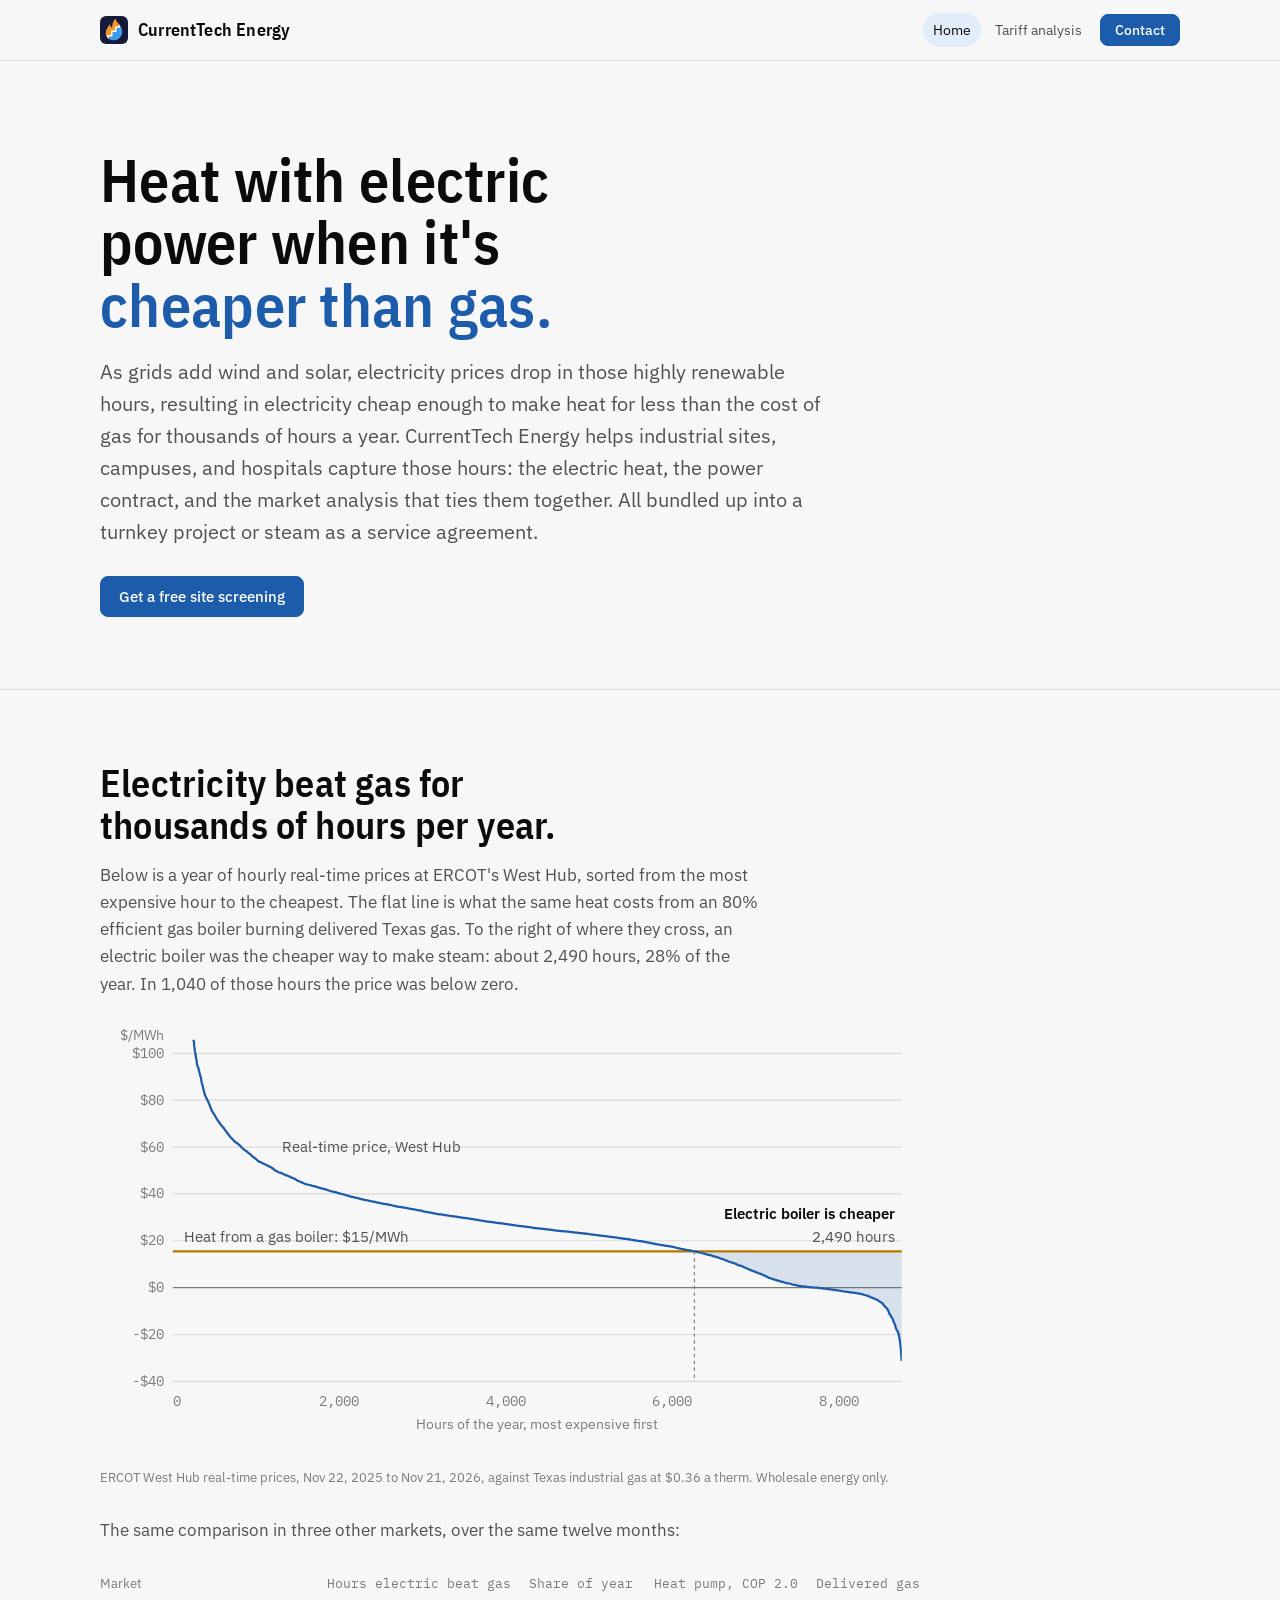
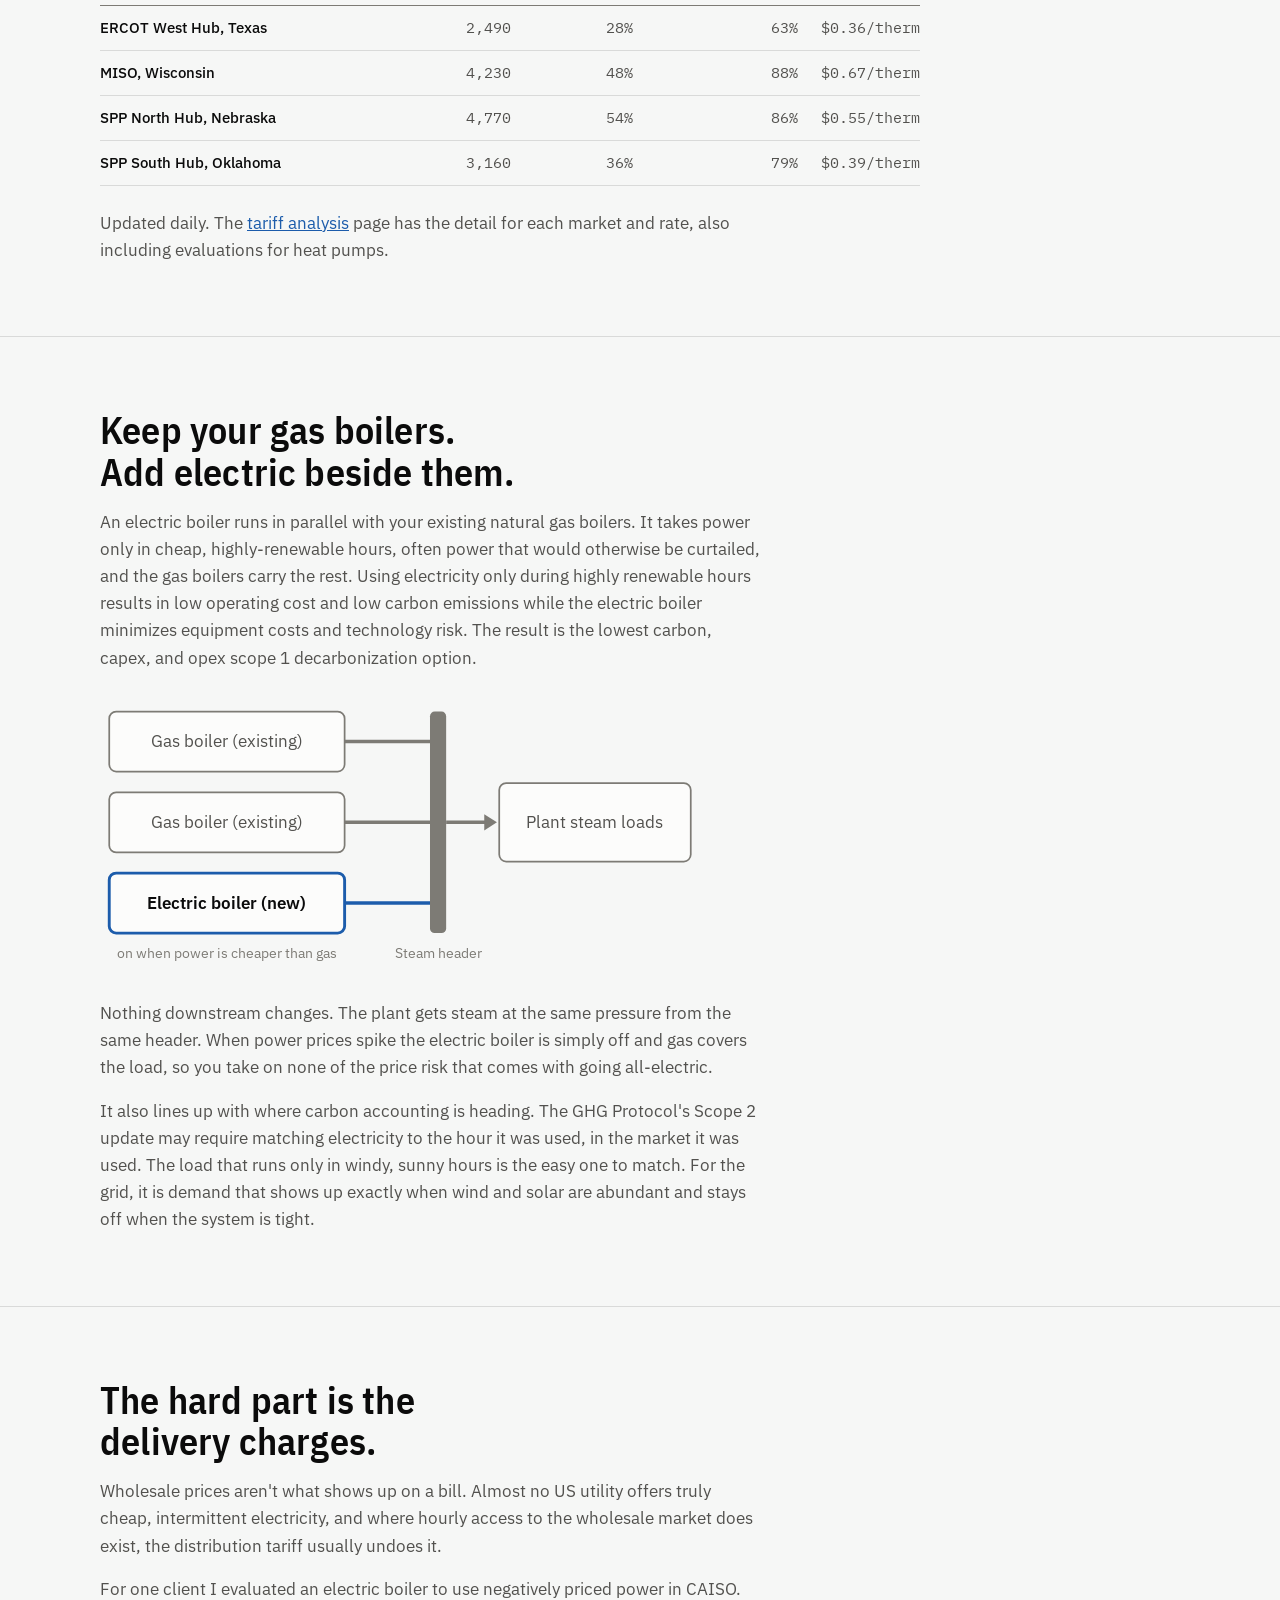
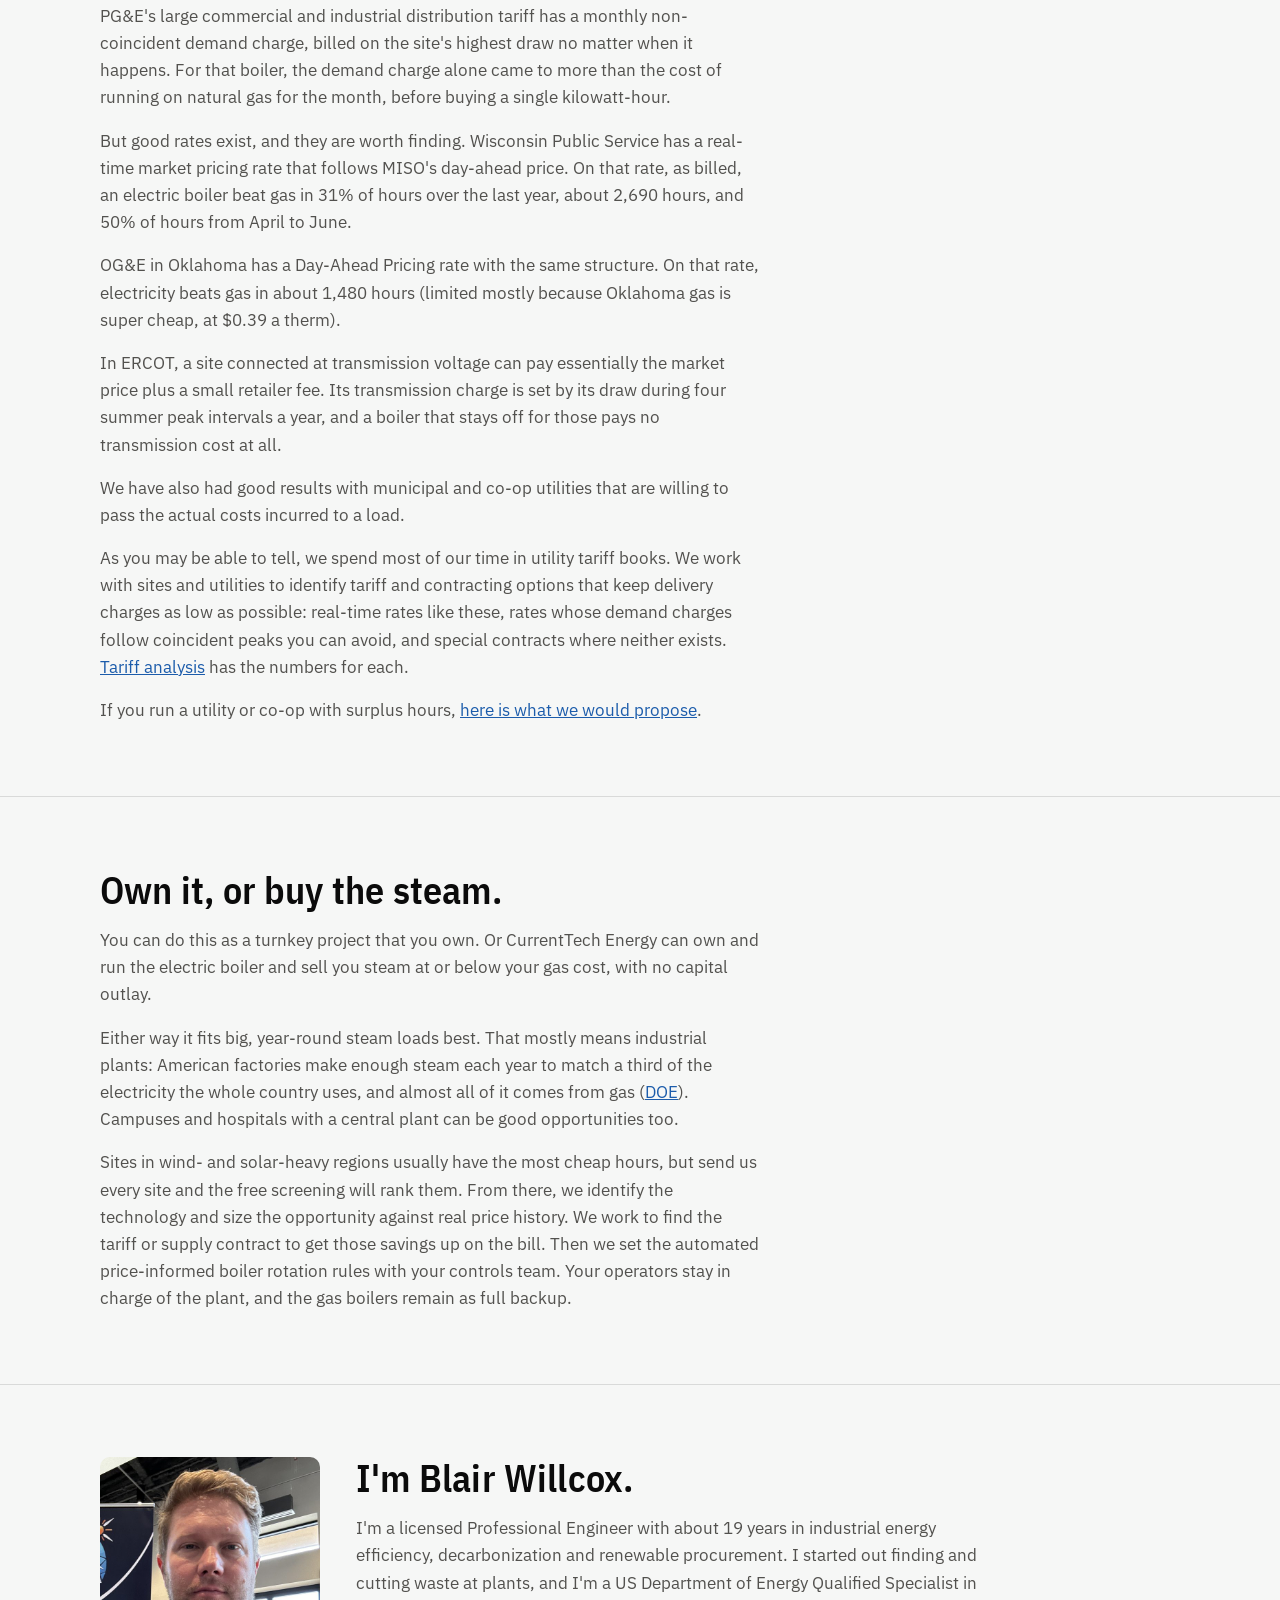
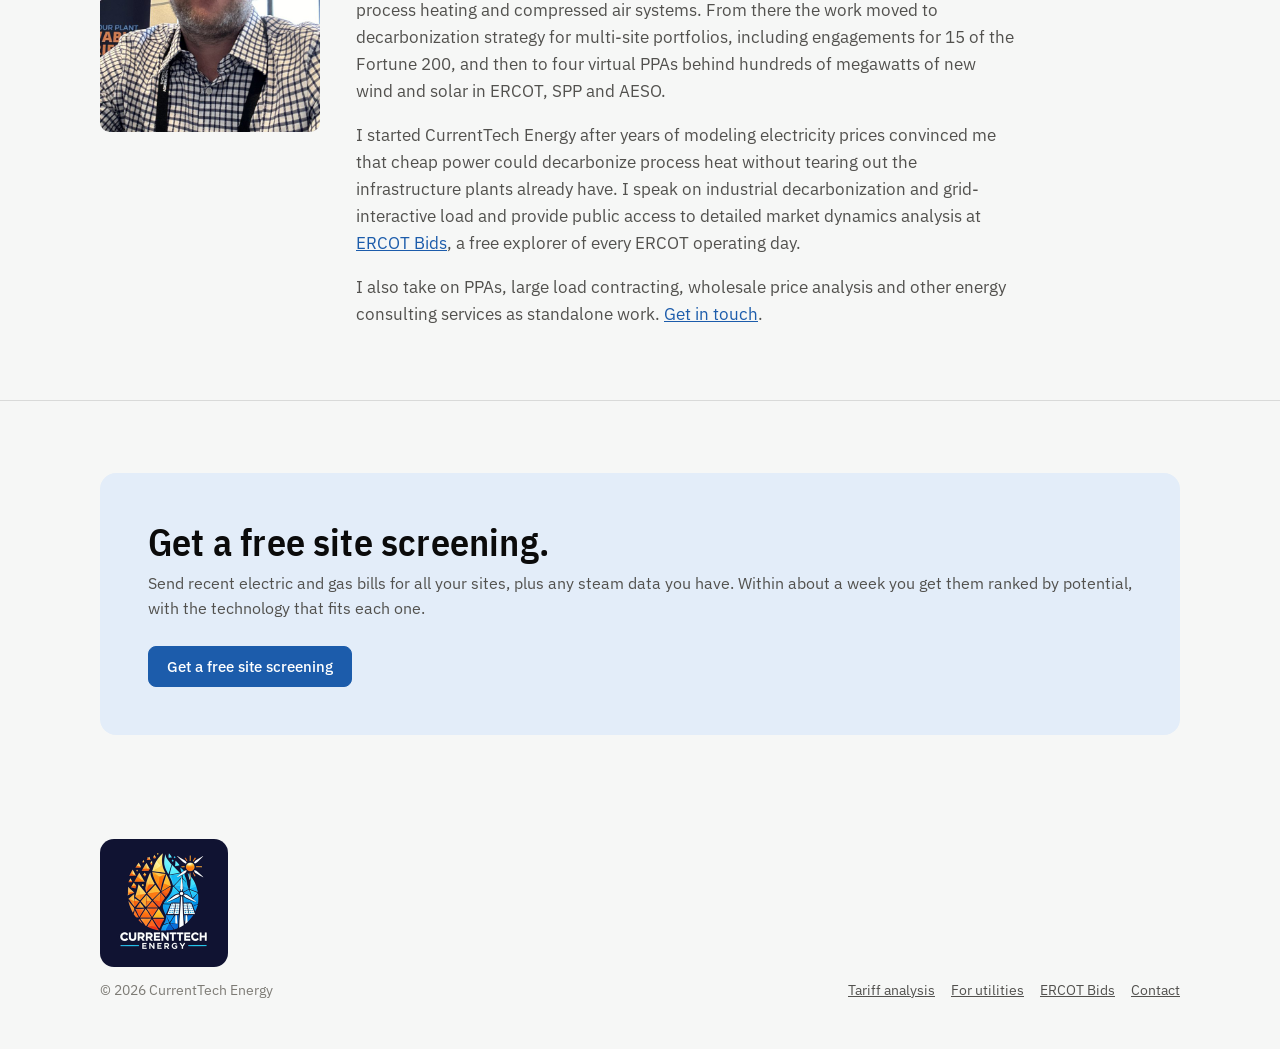
==== commit 753e3d40: "Update market prices and stats (2026-11-22)" ====
--- a/index.html
+++ b/index.html
@@ -85,20 +85,20 @@
 <text class="dc-tick" x="648.5" y="334" text-anchor="middle">8,000</text>
 <text class="dc-axis" x="384.0" y="354" text-anchor="middle">Hours of the year, most expensive first</text>
 <text class="dc-axis" x="56" y="12" text-anchor="end">$/MWh</text>
-<path class="dc-area" data-geom="dc.area" d="M522.1,197.9 L522.5,198.0 L523.4,198.1 L524.3,198.3 L525.2,198.5 L526.0,198.6 L526.9,198.9 L527.8,199.1 L528.7,199.3 L529.5,199.6 L530.4,199.7 L531.3,200.1 L532.2,200.3 L533.0,200.6 L533.9,200.8 L534.8,201.0 L535.7,201.2 L536.5,201.4 L537.4,201.7 L538.3,202.0 L539.2,202.3 L540.1,202.5 L540.9,202.7 L541.8,203.0 L542.7,203.3 L543.6,203.5 L544.4,203.8 L545.3,204.2 L546.2,204.4 L547.1,204.6 L547.9,205.0 L548.8,205.4 L549.7,205.7 L550.6,206.1 L551.5,206.7 L552.3,206.9 L553.2,207.1 L554.1,207.4 L555.0,207.6 L555.8,207.9 L556.7,208.2 L557.6,208.5 L558.5,208.9 L559.3,209.4 L560.2,209.8 L561.1,210.0 L562.0,210.4 L562.8,210.7 L563.7,210.9 L564.6,211.2 L565.5,211.8 L566.4,212.1 L567.2,212.5 L568.1,212.9 L569.0,213.3 L569.9,213.7 L570.7,214.1 L571.6,214.4 L572.5,214.8 L573.4,215.1 L574.2,215.4 L575.1,215.7 L576.0,216.1 L576.9,216.4 L577.8,216.9 L578.6,217.2 L579.5,217.4 L580.4,217.8 L581.3,218.1 L582.1,218.6 L583.0,219.0 L583.9,219.3 L584.8,219.8 L585.6,220.3 L586.5,220.6 L587.4,221.1 L588.3,221.4 L589.2,221.6 L590.0,222.0 L590.9,222.2 L591.8,222.5 L592.7,222.7 L593.5,223.2 L594.4,223.4 L595.3,223.6 L596.2,223.9 L597.0,224.0 L597.9,224.4 L598.8,224.6 L599.7,224.7 L600.5,225.0 L601.4,225.3 L602.3,225.5 L603.2,225.7 L604.1,225.9 L604.9,226.1 L605.8,226.3 L606.7,226.5 L607.6,226.8 L608.4,227.0 L609.3,227.2 L610.2,227.4 L611.1,227.6 L611.9,227.8 L612.8,227.9 L613.7,228.2 L614.6,228.4 L615.5,228.5 L616.3,228.6 L617.2,228.7 L618.1,228.7 L619.0,228.8 L619.8,228.9 L620.7,229.0 L621.6,229.1 L622.5,229.2 L623.3,229.3 L624.2,229.4 L625.1,229.5 L626.0,229.6 L626.8,229.7 L627.7,229.7 L628.6,229.7 L629.5,229.8 L630.4,229.9 L631.2,229.9 L632.1,230.1 L633.0,230.2 L633.9,230.3 L634.7,230.4 L635.6,230.6 L636.5,230.7 L637.4,230.8 L638.2,230.9 L639.1,231.0 L640.0,231.1 L640.9,231.2 L641.8,231.3 L642.6,231.4 L643.5,231.5 L644.4,231.7 L645.3,231.8 L646.1,231.9 L647.0,232.0 L647.9,232.2 L648.8,232.3 L649.6,232.4 L650.5,232.6 L651.4,232.7 L652.3,232.9 L653.2,233.1 L654.0,233.2 L654.9,233.3 L655.8,233.4 L656.7,233.5 L657.5,233.6 L658.4,233.8 L659.3,233.9 L660.2,234.0 L661.0,234.2 L661.9,234.2 L662.8,234.4 L663.7,234.5 L664.5,234.6 L665.4,234.7 L666.3,234.9 L667.2,235.0 L668.1,235.2 L668.9,235.4 L669.8,235.6 L670.7,236.0 L671.6,236.2 L672.4,236.4 L673.3,236.7 L674.2,236.9 L675.1,237.3 L675.9,237.7 L676.8,238.2 L677.7,238.4 L678.6,238.8 L679.5,239.3 L680.3,239.5 L681.2,239.9 L682.1,240.3 L683.0,240.8 L683.8,241.4 L684.7,242.0 L685.6,242.6 L686.5,243.0 L687.3,243.9 L688.2,245.2 L689.1,246.3 L690.0,247.0 L690.8,247.9 L691.7,249.1 L692.6,251.1 L693.5,253.3 L694.4,254.5 L695.2,256.1 L696.1,257.3 L697.0,260.2 L697.9,261.9 L698.7,265.0 L699.6,266.9 L700.5,268.4 L701.4,271.4 L702.2,275.5 L703.1,282.9 L703.9,294.1 L704.0,197.9 Z"/>
+<path class="dc-area" data-geom="dc.area" d="M521.9,197.9 L522.5,198.0 L523.4,198.1 L524.3,198.3 L525.2,198.5 L526.0,198.7 L526.9,198.9 L527.8,199.1 L528.7,199.3 L529.5,199.6 L530.4,199.8 L531.3,200.1 L532.2,200.4 L533.0,200.6 L533.9,200.9 L534.8,201.0 L535.7,201.2 L536.5,201.5 L537.4,201.7 L538.3,202.0 L539.2,202.3 L540.1,202.5 L540.9,202.8 L541.8,203.0 L542.7,203.3 L543.6,203.6 L544.4,203.9 L545.3,204.2 L546.2,204.4 L547.1,204.7 L547.9,205.0 L548.8,205.4 L549.7,205.8 L550.6,206.1 L551.5,206.7 L552.3,206.9 L553.2,207.1 L554.1,207.4 L555.0,207.7 L555.8,207.9 L556.7,208.2 L557.6,208.6 L558.5,208.9 L559.3,209.5 L560.2,209.9 L561.1,210.1 L562.0,210.4 L562.8,210.7 L563.7,210.9 L564.6,211.3 L565.5,211.8 L566.4,212.1 L567.2,212.5 L568.1,212.9 L569.0,213.3 L569.9,213.7 L570.7,214.1 L571.6,214.4 L572.5,214.8 L573.4,215.1 L574.2,215.4 L575.1,215.7 L576.0,216.1 L576.9,216.4 L577.8,216.9 L578.6,217.2 L579.5,217.4 L580.4,217.8 L581.3,218.1 L582.1,218.6 L583.0,219.0 L583.9,219.3 L584.8,219.8 L585.6,220.3 L586.5,220.6 L587.4,221.1 L588.3,221.4 L589.2,221.6 L590.0,222.0 L590.9,222.2 L591.8,222.5 L592.7,222.7 L593.5,223.2 L594.4,223.4 L595.3,223.6 L596.2,223.9 L597.0,224.0 L597.9,224.4 L598.8,224.6 L599.7,224.7 L600.5,225.0 L601.4,225.3 L602.3,225.5 L603.2,225.7 L604.1,225.9 L604.9,226.1 L605.8,226.3 L606.7,226.5 L607.6,226.8 L608.4,227.0 L609.3,227.2 L610.2,227.4 L611.1,227.6 L611.9,227.8 L612.8,227.9 L613.7,228.2 L614.6,228.4 L615.5,228.5 L616.3,228.6 L617.2,228.7 L618.1,228.7 L619.0,228.8 L619.8,228.9 L620.7,229.0 L621.6,229.1 L622.5,229.2 L623.3,229.3 L624.2,229.4 L625.1,229.5 L626.0,229.6 L626.8,229.7 L627.7,229.7 L628.6,229.7 L629.5,229.8 L630.4,229.9 L631.2,229.9 L632.1,230.1 L633.0,230.2 L633.9,230.3 L634.7,230.4 L635.6,230.6 L636.5,230.7 L637.4,230.8 L638.2,230.9 L639.1,231.0 L640.0,231.1 L640.9,231.2 L641.8,231.3 L642.6,231.4 L643.5,231.5 L644.4,231.7 L645.3,231.8 L646.1,231.9 L647.0,232.0 L647.9,232.2 L648.8,232.3 L649.6,232.4 L650.5,232.6 L651.4,232.7 L652.3,232.9 L653.2,233.1 L654.0,233.2 L654.9,233.3 L655.8,233.4 L656.7,233.5 L657.5,233.6 L658.4,233.8 L659.3,233.9 L660.2,234.0 L661.0,234.2 L661.9,234.2 L662.8,234.4 L663.7,234.5 L664.5,234.6 L665.4,234.7 L666.3,234.9 L667.2,235.0 L668.1,235.2 L668.9,235.4 L669.8,235.6 L670.7,236.0 L671.6,236.2 L672.4,236.4 L673.3,236.7 L674.2,236.9 L675.1,237.3 L675.9,237.7 L676.8,238.2 L677.7,238.4 L678.6,238.8 L679.5,239.3 L680.3,239.5 L681.2,239.9 L682.1,240.3 L683.0,240.8 L683.8,241.4 L684.7,242.0 L685.6,242.6 L686.5,243.0 L687.3,243.9 L688.2,245.2 L689.1,246.3 L690.0,247.0 L690.8,247.9 L691.7,249.1 L692.6,251.1 L693.5,253.3 L694.4,254.5 L695.2,256.1 L696.1,257.3 L697.0,260.2 L697.9,261.9 L698.7,265.0 L699.6,266.9 L700.5,268.4 L701.4,271.4 L702.2,275.5 L703.1,282.9 L703.9,294.1 L704.0,197.9 Z"/>
 <line class="dc-gas" data-geom="dc.gas" x1="64" x2="704" y1="197.9" y2="197.9"/>
 <clipPath id="dc-clip"><rect x="64" y="12" width="640" height="302"/></clipPath>
-<path class="dc-price" data-geom="dc.price" clip-path="url(#dc-clip)" d="M64.0,-593.1 L64.1,-593.1 L64.3,-593.1 L64.4,-593.1 L64.6,-593.1 L64.7,-593.1 L64.9,-593.1 L65.0,-593.1 L65.2,-593.1 L65.3,-593.1 L65.5,-593.1 L65.6,-593.1 L65.8,-589.5 L65.9,-564.4 L66.0,-542.0 L66.2,-503.9 L66.3,-460.5 L66.5,-448.3 L66.6,-434.0 L66.8,-426.0 L66.9,-392.0 L67.1,-380.7 L67.2,-367.5 L67.4,-359.2 L67.5,-353.5 L67.7,-338.1 L67.8,-328.5 L67.9,-325.9 L68.1,-317.5 L68.2,-314.4 L68.4,-304.2 L68.5,-283.4 L68.7,-270.8 L68.8,-263.5 L69.0,-253.8 L69.1,-244.1 L69.3,-236.0 L69.4,-234.6 L69.6,-233.8 L69.7,-230.4 L69.8,-227.7 L70.0,-217.7 L70.1,-209.0 L70.3,-204.1 L70.4,-192.5 L70.6,-188.0 L70.7,-177.7 L70.9,-172.1 L71.0,-164.8 L71.2,-163.5 L71.3,-158.9 L71.5,-152.6 L71.6,-150.3 L71.7,-140.8 L71.9,-135.5 L72.0,-130.6 L72.2,-128.4 L72.3,-127.7 L72.5,-122.9 L72.6,-117.8 L72.8,-115.5 L72.9,-114.4 L73.1,-110.1 L73.2,-109.3 L73.4,-107.9 L73.5,-105.6 L73.6,-100.2 L73.8,-98.4 L73.9,-97.2 L74.1,-91.9 L74.2,-89.0 L74.4,-88.4 L74.5,-84.4 L74.7,-84.2 L74.8,-81.0 L75.0,-80.0 L75.1,-77.2 L75.3,-76.3 L75.4,-73.8 L75.5,-72.6 L75.7,-71.6 L75.8,-62.7 L76.0,-61.0 L76.1,-60.3 L76.3,-55.5 L76.4,-54.5 L76.6,-53.7 L76.7,-51.6 L76.9,-51.0 L77.0,-47.8 L77.2,-46.3 L77.3,-45.0 L77.4,-43.4 L77.6,-42.1 L77.7,-38.5 L77.9,-34.4 L78.0,-32.0 L78.2,-29.5 L78.3,-27.6 L78.5,-26.6 L78.6,-25.6 L78.8,-24.0 L78.9,-23.8 L79.1,-22.7 L79.2,-20.6 L79.3,-18.2 L79.5,-15.8 L79.6,-13.9 L79.8,-13.4 L79.9,-11.7 L80.1,-9.0 L80.2,-5.0 L80.4,-4.3 L80.5,-3.7 L80.7,-2.5 L80.8,-0.4 L80.9,3.6 L81.1,5.6 L81.2,6.1 L81.4,6.8 L81.5,7.4 L81.7,7.8 L81.8,9.5 L82.0,11.7 L82.1,12.6 L82.3,12.7 L82.4,13.3 L82.6,15.2 L82.7,17.7 L82.8,18.4 L83.0,18.7 L83.1,19.8 L83.3,21.8 L83.4,22.5 L83.6,23.4 L83.7,24.0 L83.9,24.8 L84.0,25.9 L84.2,27.1 L84.3,28.4 L84.5,28.7 L84.6,29.0 L84.7,29.5 L84.9,29.9 L85.0,33.0 L85.2,33.5 L85.3,34.2 L85.5,34.7 L85.6,34.9 L85.8,35.6 L85.9,35.8 L86.1,36.3 L86.2,36.7 L86.4,36.8 L86.5,37.6 L86.6,38.1 L86.8,39.0 L86.9,39.5 L87.1,39.7 L87.2,40.6 L87.4,41.0 L87.5,41.4 L87.7,41.9 L87.8,42.5 L88.0,43.3 L88.1,43.7 L88.3,44.5 L88.4,44.7 L88.5,44.7 L88.7,45.8 L88.8,46.6 L89.0,47.7 L89.1,48.7 L89.3,49.1 L89.4,50.2 L89.6,50.5 L89.7,50.9 L89.9,51.6 L90.0,52.3 L90.2,52.4 L90.3,52.9 L90.4,54.0 L90.6,54.8 L90.7,55.4 L90.9,55.7 L91.0,56.5 L91.2,56.7 L91.3,57.3 L91.5,57.8 L91.6,59.0 L91.8,59.2 L91.9,59.7 L92.1,60.2 L92.2,60.5 L92.3,61.0 L92.5,61.1 L92.6,61.4 L92.8,61.7 L92.9,61.8 L93.1,62.0 L93.8,63.7 L94.7,65.3 L95.6,67.6 L96.4,68.7 L97.3,71.0 L98.2,73.2 L99.1,75.4 L99.9,76.6 L100.8,78.2 L101.7,79.6 L102.6,81.2 L103.5,82.5 L104.3,83.9 L105.2,84.9 L106.1,86.2 L107.0,87.2 L107.8,88.1 L108.7,89.2 L109.6,90.5 L110.5,91.8 L111.3,92.8 L112.2,93.8 L113.1,95.1 L114.0,96.2 L114.8,97.4 L115.7,98.4 L116.6,99.2 L117.5,100.4 L118.4,101.1 L119.2,102.0 L120.1,102.5 L121.0,103.2 L121.9,104.0 L122.7,104.6 L123.6,105.4 L124.5,106.0 L125.4,107.2 L126.2,107.8 L127.1,108.5 L128.0,109.3 L128.9,109.9 L129.8,110.6 L130.6,111.5 L131.5,111.9 L132.4,112.7 L133.3,113.6 L134.1,114.4 L135.0,115.0 L135.9,115.7 L136.8,116.4 L137.6,117.2 L138.5,118.0 L139.4,118.5 L140.3,119.1 L141.2,119.4 L142.0,119.8 L142.9,120.3 L143.8,120.7 L144.7,121.1 L145.5,121.5 L146.4,121.9 L147.3,122.4 L148.2,123.0 L149.0,123.4 L149.9,123.5 L150.8,124.5 L151.7,124.9 L152.5,125.6 L153.4,126.1 L154.3,126.7 L155.2,127.2 L156.1,127.9 L156.9,128.2 L157.8,128.5 L158.7,128.9 L159.6,129.2 L160.4,129.5 L161.3,129.9 L162.2,130.4 L163.1,130.7 L163.9,131.1 L164.8,131.3 L165.7,131.8 L166.6,132.0 L167.5,132.6 L168.3,133.0 L169.2,133.4 L170.1,133.7 L171.0,134.1 L171.8,134.4 L172.7,135.0 L173.6,135.8 L174.5,136.1 L175.3,136.5 L176.2,136.9 L177.1,137.2 L178.0,137.6 L178.8,137.9 L179.7,138.4 L180.6,138.7 L181.5,139.0 L182.4,139.2 L183.2,139.3 L184.1,139.5 L185.0,139.8 L185.9,140.0 L186.7,140.3 L187.6,140.5 L188.5,140.7 L189.4,140.9 L190.2,141.2 L191.1,141.4 L192.0,141.7 L192.9,142.0 L193.8,142.2 L194.6,142.4 L195.5,142.8 L196.4,143.0 L197.3,143.1 L198.1,143.4 L199.0,143.6 L199.9,144.1 L200.8,144.3 L201.6,144.5 L202.5,144.8 L203.4,145.0 L204.3,145.3 L205.2,145.5 L206.0,145.7 L206.9,145.8 L207.8,146.1 L208.7,146.3 L209.5,146.6 L210.4,146.9 L211.3,147.2 L212.2,147.4 L213.0,147.7 L213.9,147.8 L214.8,148.1 L215.7,148.4 L216.5,148.6 L217.4,148.8 L218.3,149.0 L219.2,149.3 L220.1,149.6 L220.9,150.0 L221.8,150.1 L222.7,150.2 L223.6,150.5 L224.4,150.7 L225.3,150.9 L226.2,151.1 L227.1,151.4 L227.9,151.6 L228.8,151.9 L229.7,152.1 L230.6,152.3 L231.5,152.5 L232.3,152.6 L233.2,152.7 L234.1,153.0 L235.0,153.1 L235.8,153.3 L236.7,153.5 L237.6,153.7 L238.5,153.8 L239.3,154.1 L240.2,154.2 L241.1,154.4 L242.0,154.6 L242.8,154.8 L243.7,155.0 L244.6,155.3 L245.5,155.4 L246.4,155.5 L247.2,155.6 L248.1,155.9 L249.0,156.1 L249.9,156.2 L250.7,156.3 L251.6,156.5 L252.5,156.6 L253.4,156.9 L254.2,157.0 L255.1,157.1 L256.0,157.4 L256.9,157.6 L257.8,157.7 L258.6,158.0 L259.5,158.2 L260.4,158.4 L261.3,158.6 L262.1,158.7 L263.0,158.8 L263.9,158.9 L264.8,159.1 L265.6,159.2 L266.5,159.4 L267.4,159.5 L268.3,159.6 L269.2,159.8 L270.0,160.0 L270.9,160.2 L271.8,160.3 L272.7,160.5 L273.5,160.7 L274.4,160.8 L275.3,160.9 L276.2,161.1 L277.0,161.2 L277.9,161.4 L278.8,161.6 L279.7,161.8 L280.5,161.9 L281.4,162.0 L282.3,162.2 L283.2,162.4 L284.1,162.7 L284.9,162.9 L285.8,163.1 L286.7,163.2 L287.6,163.5 L288.4,163.6 L289.3,163.7 L290.2,163.9 L291.1,164.1 L291.9,164.2 L292.8,164.4 L293.7,164.6 L294.6,164.8 L295.5,164.9 L296.3,165.1 L297.2,165.2 L298.1,165.3 L299.0,165.4 L299.8,165.5 L300.7,165.7 L301.6,165.7 L302.5,165.9 L303.3,166.1 L304.2,166.2 L305.1,166.3 L306.0,166.4 L306.8,166.6 L307.7,166.8 L308.6,166.9 L309.5,167.0 L310.4,167.1 L311.2,167.2 L312.1,167.3 L313.0,167.4 L313.9,167.6 L314.7,167.7 L315.6,167.9 L316.5,168.0 L317.4,168.2 L318.2,168.3 L319.1,168.4 L320.0,168.4 L320.9,168.6 L321.8,168.7 L322.6,169.0 L323.5,169.0 L324.4,169.2 L325.3,169.3 L326.1,169.4 L327.0,169.5 L327.9,169.6 L328.8,169.8 L329.6,170.0 L330.5,170.1 L331.4,170.2 L332.3,170.4 L333.2,170.5 L334.0,170.7 L334.9,170.7 L335.8,171.0 L336.7,171.2 L337.5,171.3 L338.4,171.4 L339.3,171.6 L340.2,171.7 L341.0,171.7 L341.9,171.8 L342.8,172.0 L343.7,172.2 L344.5,172.3 L345.4,172.4 L346.3,172.5 L347.2,172.6 L348.1,172.7 L348.9,172.9 L349.8,173.0 L350.7,173.1 L351.6,173.2 L352.4,173.2 L353.3,173.4 L354.2,173.5 L355.1,173.7 L355.9,173.8 L356.8,173.9 L357.7,174.0 L358.6,174.2 L359.5,174.4 L360.3,174.4 L361.2,174.5 L362.1,174.7 L363.0,174.8 L363.8,174.9 L364.7,175.0 L365.6,175.1 L366.5,175.3 L367.3,175.4 L368.2,175.5 L369.1,175.7 L370.0,175.8 L370.8,175.9 L371.7,175.9 L372.6,176.0 L373.5,176.1 L374.4,176.2 L375.2,176.4 L376.1,176.5 L377.0,176.6 L377.9,176.7 L378.7,176.8 L379.6,176.9 L380.5,177.1 L381.4,177.3 L382.2,177.4 L383.1,177.5 L384.0,177.6 L384.9,177.7 L385.8,177.8 L386.6,177.9 L387.5,178.0 L388.4,178.1 L389.3,178.1 L390.1,178.2 L391.0,178.3 L391.9,178.5 L392.8,178.6 L393.6,178.7 L394.5,178.8 L395.4,178.9 L396.3,179.0 L397.2,179.1 L398.0,179.2 L398.9,179.4 L399.8,179.5 L400.7,179.5 L401.5,179.7 L402.4,179.8 L403.3,179.9 L404.2,180.0 L405.0,180.1 L405.9,180.1 L406.8,180.2 L407.7,180.3 L408.5,180.3 L409.4,180.4 L410.3,180.5 L411.2,180.6 L412.1,180.7 L412.9,180.8 L413.8,180.9 L414.7,181.0 L415.6,181.1 L416.4,181.2 L417.3,181.4 L418.2,181.4 L419.1,181.5 L419.9,181.5 L420.8,181.7 L421.7,181.8 L422.6,181.8 L423.5,181.9 L424.3,182.1 L425.2,182.2 L426.1,182.3 L427.0,182.4 L427.8,182.5 L428.7,182.5 L429.6,182.7 L430.5,182.9 L431.3,182.9 L432.2,183.1 L433.1,183.2 L434.0,183.3 L434.8,183.5 L435.7,183.6 L436.6,183.7 L437.5,183.7 L438.4,183.8 L439.2,184.0 L440.1,184.1 L441.0,184.2 L441.9,184.3 L442.7,184.4 L443.6,184.5 L444.5,184.6 L445.4,184.7 L446.2,184.8 L447.1,184.9 L448.0,185.1 L448.9,185.1 L449.8,185.2 L450.6,185.3 L451.5,185.4 L452.4,185.5 L453.3,185.7 L454.1,185.8 L455.0,186.0 L455.9,186.2 L456.8,186.2 L457.6,186.3 L458.5,186.5 L459.4,186.6 L460.3,186.8 L461.2,186.8 L462.0,186.9 L462.9,187.1 L463.8,187.2 L464.7,187.4 L465.5,187.5 L466.4,187.6 L467.3,187.8 L468.2,187.9 L469.0,188.1 L469.9,188.2 L470.8,188.4 L471.7,188.5 L472.5,188.6 L473.4,188.7 L474.3,188.9 L475.2,189.0 L476.1,189.1 L476.9,189.3 L477.8,189.5 L478.7,189.6 L479.6,189.8 L480.4,189.9 L481.3,190.1 L482.2,190.2 L483.1,190.4 L483.9,190.6 L484.8,190.7 L485.7,190.9 L486.6,191.1 L487.5,191.3 L488.3,191.5 L489.2,191.6 L490.1,191.8 L491.0,191.9 L491.8,192.1 L492.7,192.2 L493.6,192.4 L494.5,192.5 L495.3,192.7 L496.2,192.8 L497.1,192.9 L498.0,193.1 L498.8,193.2 L499.7,193.3 L500.6,193.5 L501.5,193.6 L502.4,193.7 L503.2,194.0 L504.1,194.1 L505.0,194.4 L505.9,194.6 L506.7,194.8 L507.6,195.0 L508.5,195.2 L509.4,195.3 L510.2,195.6 L511.1,195.8 L512.0,196.0 L512.9,196.2 L513.8,196.3 L514.6,196.5 L515.5,196.6 L516.4,196.8 L517.3,196.9 L518.1,197.1 L519.0,197.3 L519.9,197.4 L520.8,197.6 L521.6,197.7 L522.5,198.0 L523.4,198.1 L524.3,198.3 L525.2,198.5 L526.0,198.6 L526.9,198.9 L527.8,199.1 L528.7,199.3 L529.5,199.6 L530.4,199.7 L531.3,200.1 L532.2,200.3 L533.0,200.6 L533.9,200.8 L534.8,201.0 L535.7,201.2 L536.5,201.4 L537.4,201.7 L538.3,202.0 L539.2,202.3 L540.1,202.5 L540.9,202.7 L541.8,203.0 L542.7,203.3 L543.6,203.5 L544.4,203.8 L545.3,204.2 L546.2,204.4 L547.1,204.6 L547.9,205.0 L548.8,205.4 L549.7,205.7 L550.6,206.1 L551.5,206.7 L552.3,206.9 L553.2,207.1 L554.1,207.4 L555.0,207.6 L555.8,207.9 L556.7,208.2 L557.6,208.5 L558.5,208.9 L559.3,209.4 L560.2,209.8 L561.1,210.0 L562.0,210.4 L562.8,210.7 L563.7,210.9 L564.6,211.2 L565.5,211.8 L566.4,212.1 L567.2,212.5 L568.1,212.9 L569.0,213.3 L569.9,213.7 L570.7,214.1 L571.6,214.4 L572.5,214.8 L573.4,215.1 L574.2,215.4 L575.1,215.7 L576.0,216.1 L576.9,216.4 L577.8,216.9 L578.6,217.2 L579.5,217.4 L580.4,217.8 L581.3,218.1 L582.1,218.6 L583.0,219.0 L583.9,219.3 L584.8,219.8 L585.6,220.3 L586.5,220.6 L587.4,221.1 L588.3,221.4 L589.2,221.6 L590.0,222.0 L590.9,222.2 L591.8,222.5 L592.7,222.7 L593.5,223.2 L594.4,223.4 L595.3,223.6 L596.2,223.9 L597.0,224.0 L597.9,224.4 L598.8,224.6 L599.7,224.7 L600.5,225.0 L601.4,225.3 L602.3,225.5 L603.2,225.7 L604.1,225.9 L604.9,226.1 L605.8,226.3 L606.7,226.5 L607.6,226.8 L608.4,227.0 L609.3,227.2 L610.2,227.4 L611.1,227.6 L611.9,227.8 L612.8,227.9 L613.7,228.2 L614.6,228.4 L615.5,228.5 L616.3,228.6 L617.2,228.7 L618.1,228.7 L619.0,228.8 L619.8,228.9 L620.7,229.0 L621.6,229.1 L622.5,229.2 L623.3,229.3 L624.2,229.4 L625.1,229.5 L626.0,229.6 L626.8,229.7 L627.7,229.7 L628.6,229.7 L629.5,229.8 L630.4,229.9 L631.2,229.9 L632.1,230.1 L633.0,230.2 L633.9,230.3 L634.7,230.4 L635.6,230.6 L636.5,230.7 L637.4,230.8 L638.2,230.9 L639.1,231.0 L640.0,231.1 L640.9,231.2 L641.8,231.3 L642.6,231.4 L643.5,231.5 L644.4,231.7 L645.3,231.8 L646.1,231.9 L647.0,232.0 L647.9,232.2 L648.8,232.3 L649.6,232.4 L650.5,232.6 L651.4,232.7 L652.3,232.9 L653.2,233.1 L654.0,233.2 L654.9,233.3 L655.8,233.4 L656.7,233.5 L657.5,233.6 L658.4,233.8 L659.3,233.9 L660.2,234.0 L661.0,234.2 L661.9,234.2 L662.8,234.4 L663.7,234.5 L664.5,234.6 L665.4,234.7 L666.3,234.9 L667.2,235.0 L668.1,235.2 L668.9,235.4 L669.8,235.6 L670.7,236.0 L671.6,236.2 L672.4,236.4 L673.3,236.7 L674.2,236.9 L675.1,237.3 L675.9,237.7 L676.8,238.2 L677.7,238.4 L678.6,238.8 L679.5,239.3 L680.3,239.5 L681.2,239.9 L682.1,240.3 L683.0,240.8 L683.8,241.4 L684.7,242.0 L685.6,242.6 L686.5,243.0 L687.3,243.9 L688.2,245.2 L689.1,246.3 L690.0,247.0 L690.8,247.9 L691.7,249.1 L692.6,251.1 L693.5,253.3 L694.4,254.5 L695.2,256.1 L696.1,257.3 L697.0,260.2 L697.9,261.9 L698.7,265.0 L699.6,266.9 L700.5,268.4 L701.4,271.4 L702.2,275.5 L703.1,282.9 L703.9,294.1"/>
-<line class="dc-cross" data-geom="dc.cross" x1="522.1" x2="522.1" y1="197.9" y2="312"/>
+<path class="dc-price" data-geom="dc.price" clip-path="url(#dc-clip)" d="M64.0,-593.1 L64.1,-593.1 L64.3,-593.1 L64.4,-593.1 L64.6,-593.1 L64.7,-593.1 L64.9,-593.1 L65.0,-593.1 L65.2,-593.1 L65.3,-593.1 L65.5,-593.1 L65.6,-593.1 L65.8,-589.5 L65.9,-564.4 L66.0,-542.0 L66.2,-503.9 L66.3,-460.5 L66.5,-448.3 L66.6,-434.0 L66.8,-426.0 L66.9,-392.0 L67.1,-380.7 L67.2,-367.5 L67.4,-359.2 L67.5,-353.5 L67.7,-338.1 L67.8,-328.5 L67.9,-325.9 L68.1,-317.5 L68.2,-314.4 L68.4,-304.2 L68.5,-283.4 L68.7,-270.8 L68.8,-263.5 L69.0,-253.8 L69.1,-244.1 L69.3,-236.0 L69.4,-234.6 L69.6,-233.8 L69.7,-230.4 L69.8,-227.7 L70.0,-217.7 L70.1,-209.0 L70.3,-204.1 L70.4,-192.5 L70.6,-188.0 L70.7,-177.7 L70.9,-172.1 L71.0,-164.8 L71.2,-163.5 L71.3,-158.9 L71.5,-152.6 L71.6,-150.3 L71.7,-140.8 L71.9,-135.5 L72.0,-130.6 L72.2,-128.4 L72.3,-127.7 L72.5,-122.9 L72.6,-117.8 L72.8,-115.5 L72.9,-114.4 L73.1,-110.1 L73.2,-109.3 L73.4,-107.9 L73.5,-105.6 L73.6,-100.2 L73.8,-98.4 L73.9,-97.2 L74.1,-91.9 L74.2,-89.0 L74.4,-88.4 L74.5,-84.4 L74.7,-84.2 L74.8,-81.0 L75.0,-80.0 L75.1,-77.2 L75.3,-76.3 L75.4,-73.8 L75.5,-72.6 L75.7,-71.6 L75.8,-62.7 L76.0,-61.0 L76.1,-60.3 L76.3,-55.5 L76.4,-54.5 L76.6,-53.7 L76.7,-51.6 L76.9,-51.0 L77.0,-47.8 L77.2,-46.3 L77.3,-45.0 L77.4,-43.4 L77.6,-42.1 L77.7,-38.5 L77.9,-34.4 L78.0,-32.0 L78.2,-29.5 L78.3,-27.6 L78.5,-26.6 L78.6,-25.6 L78.8,-24.0 L78.9,-23.8 L79.1,-22.7 L79.2,-20.6 L79.3,-18.2 L79.5,-15.8 L79.6,-13.9 L79.8,-13.4 L79.9,-11.7 L80.1,-9.0 L80.2,-5.0 L80.4,-4.3 L80.5,-3.7 L80.7,-2.5 L80.8,-0.4 L80.9,3.6 L81.1,5.6 L81.2,6.1 L81.4,6.8 L81.5,7.4 L81.7,7.8 L81.8,9.5 L82.0,11.7 L82.1,12.6 L82.3,12.7 L82.4,13.3 L82.6,15.2 L82.7,17.7 L82.8,18.4 L83.0,18.7 L83.1,19.8 L83.3,21.8 L83.4,22.5 L83.6,23.4 L83.7,24.0 L83.9,24.8 L84.0,25.9 L84.2,27.1 L84.3,28.4 L84.5,28.7 L84.6,29.0 L84.7,29.5 L84.9,29.9 L85.0,33.0 L85.2,33.5 L85.3,34.2 L85.5,34.7 L85.6,34.9 L85.8,35.6 L85.9,35.8 L86.1,36.3 L86.2,36.7 L86.4,36.8 L86.5,37.6 L86.6,38.1 L86.8,39.0 L86.9,39.5 L87.1,39.7 L87.2,40.6 L87.4,41.0 L87.5,41.4 L87.7,41.9 L87.8,42.5 L88.0,43.3 L88.1,43.7 L88.3,44.5 L88.4,44.7 L88.5,44.7 L88.7,45.8 L88.8,46.6 L89.0,47.7 L89.1,48.7 L89.3,49.1 L89.4,50.2 L89.6,50.5 L89.7,50.9 L89.9,51.6 L90.0,52.3 L90.2,52.4 L90.3,52.9 L90.4,54.0 L90.6,54.8 L90.7,55.4 L90.9,55.7 L91.0,56.5 L91.2,56.7 L91.3,57.3 L91.5,57.8 L91.6,59.0 L91.8,59.2 L91.9,59.7 L92.1,60.2 L92.2,60.5 L92.3,61.0 L92.5,61.3 L92.6,61.5 L92.8,61.8 L92.9,61.8 L93.1,62.4 L93.8,64.2 L94.7,65.7 L95.6,67.9 L96.4,69.8 L97.3,72.1 L98.2,74.6 L99.1,75.9 L99.9,77.1 L100.8,78.5 L101.7,80.1 L102.6,81.7 L103.5,83.0 L104.3,84.1 L105.2,85.3 L106.1,86.8 L107.0,87.6 L107.8,88.8 L108.7,89.6 L109.6,91.1 L110.5,92.1 L111.3,93.2 L112.2,94.8 L113.1,95.4 L114.0,96.9 L114.8,97.9 L115.7,98.7 L116.6,99.6 L117.5,100.6 L118.4,101.5 L119.2,102.3 L120.1,102.7 L121.0,103.4 L121.9,104.2 L122.7,104.9 L123.6,105.6 L124.5,106.7 L125.4,107.6 L126.2,108.2 L127.1,108.9 L128.0,109.6 L128.9,110.2 L129.8,111.0 L130.6,111.7 L131.5,112.2 L132.4,112.9 L133.3,114.0 L134.1,114.8 L135.0,115.2 L135.9,116.1 L136.8,116.7 L137.6,117.5 L138.5,118.2 L139.4,118.9 L140.3,119.3 L141.2,119.6 L142.0,120.1 L142.9,120.5 L143.8,121.0 L144.7,121.3 L145.5,121.8 L146.4,122.2 L147.3,122.6 L148.2,123.2 L149.0,123.5 L149.9,123.9 L150.8,124.6 L151.7,125.0 L152.5,125.8 L153.4,126.5 L154.3,127.0 L155.2,127.5 L156.1,128.0 L156.9,128.4 L157.8,128.7 L158.7,129.0 L159.6,129.3 L160.4,129.6 L161.3,130.2 L162.2,130.6 L163.1,131.0 L163.9,131.2 L164.8,131.5 L165.7,131.9 L166.6,132.2 L167.5,132.8 L168.3,133.1 L169.2,133.5 L170.1,133.8 L171.0,134.2 L171.8,134.7 L172.7,135.2 L173.6,135.9 L174.5,136.2 L175.3,136.6 L176.2,137.0 L177.1,137.3 L178.0,137.8 L178.8,138.1 L179.7,138.5 L180.6,138.8 L181.5,139.1 L182.4,139.2 L183.2,139.4 L184.1,139.6 L185.0,139.8 L185.9,140.1 L186.7,140.3 L187.6,140.5 L188.5,140.8 L189.4,141.1 L190.2,141.3 L191.1,141.5 L192.0,141.9 L192.9,142.2 L193.8,142.3 L194.6,142.6 L195.5,142.8 L196.4,143.0 L197.3,143.2 L198.1,143.5 L199.0,143.8 L199.9,144.1 L200.8,144.4 L201.6,144.7 L202.5,144.9 L203.4,145.1 L204.3,145.4 L205.2,145.6 L206.0,145.8 L206.9,145.9 L207.8,146.2 L208.7,146.5 L209.5,146.7 L210.4,147.0 L211.3,147.3 L212.2,147.5 L213.0,147.7 L213.9,147.9 L214.8,148.2 L215.7,148.5 L216.5,148.7 L217.4,148.8 L218.3,149.1 L219.2,149.4 L220.1,149.8 L220.9,150.0 L221.8,150.1 L222.7,150.3 L223.6,150.6 L224.4,150.7 L225.3,150.9 L226.2,151.2 L227.1,151.4 L227.9,151.6 L228.8,152.0 L229.7,152.1 L230.6,152.3 L231.5,152.5 L232.3,152.7 L233.2,152.8 L234.1,153.0 L235.0,153.1 L235.8,153.3 L236.7,153.5 L237.6,153.7 L238.5,153.9 L239.3,154.1 L240.2,154.2 L241.1,154.4 L242.0,154.6 L242.8,154.9 L243.7,155.0 L244.6,155.3 L245.5,155.4 L246.4,155.5 L247.2,155.7 L248.1,155.9 L249.0,156.1 L249.9,156.2 L250.7,156.4 L251.6,156.5 L252.5,156.6 L253.4,156.9 L254.2,157.0 L255.1,157.1 L256.0,157.4 L256.9,157.6 L257.8,157.8 L258.6,158.0 L259.5,158.2 L260.4,158.5 L261.3,158.6 L262.1,158.7 L263.0,158.9 L263.9,158.9 L264.8,159.1 L265.6,159.2 L266.5,159.4 L267.4,159.5 L268.3,159.6 L269.2,159.8 L270.0,160.0 L270.9,160.2 L271.8,160.3 L272.7,160.5 L273.5,160.7 L274.4,160.8 L275.3,161.0 L276.2,161.1 L277.0,161.3 L277.9,161.4 L278.8,161.7 L279.7,161.8 L280.5,161.9 L281.4,162.0 L282.3,162.2 L283.2,162.6 L284.1,162.7 L284.9,162.9 L285.8,163.1 L286.7,163.3 L287.6,163.5 L288.4,163.6 L289.3,163.7 L290.2,163.9 L291.1,164.1 L291.9,164.2 L292.8,164.4 L293.7,164.6 L294.6,164.8 L295.5,164.9 L296.3,165.1 L297.2,165.2 L298.1,165.3 L299.0,165.5 L299.8,165.5 L300.7,165.7 L301.6,165.8 L302.5,166.0 L303.3,166.1 L304.2,166.2 L305.1,166.3 L306.0,166.4 L306.8,166.6 L307.7,166.8 L308.6,166.9 L309.5,167.0 L310.4,167.1 L311.2,167.2 L312.1,167.3 L313.0,167.4 L313.9,167.6 L314.7,167.8 L315.6,167.9 L316.5,168.0 L317.4,168.2 L318.2,168.3 L319.1,168.4 L320.0,168.5 L320.9,168.6 L321.8,168.7 L322.6,169.0 L323.5,169.0 L324.4,169.2 L325.3,169.3 L326.1,169.4 L327.0,169.5 L327.9,169.6 L328.8,169.9 L329.6,170.1 L330.5,170.1 L331.4,170.3 L332.3,170.4 L333.2,170.6 L334.0,170.7 L334.9,170.8 L335.8,171.0 L336.7,171.2 L337.5,171.3 L338.4,171.5 L339.3,171.6 L340.2,171.7 L341.0,171.7 L341.9,171.9 L342.8,172.0 L343.7,172.2 L344.5,172.3 L345.4,172.4 L346.3,172.5 L347.2,172.6 L348.1,172.8 L348.9,172.9 L349.8,173.0 L350.7,173.1 L351.6,173.2 L352.4,173.3 L353.3,173.4 L354.2,173.6 L355.1,173.7 L355.9,173.8 L356.8,173.9 L357.7,174.0 L358.6,174.2 L359.5,174.4 L360.3,174.5 L361.2,174.5 L362.1,174.7 L363.0,174.8 L363.8,174.9 L364.7,175.1 L365.6,175.2 L366.5,175.4 L367.3,175.5 L368.2,175.5 L369.1,175.7 L370.0,175.8 L370.8,175.9 L371.7,175.9 L372.6,176.0 L373.5,176.1 L374.4,176.3 L375.2,176.4 L376.1,176.5 L377.0,176.6 L377.9,176.7 L378.7,176.9 L379.6,177.0 L380.5,177.2 L381.4,177.4 L382.2,177.4 L383.1,177.5 L384.0,177.6 L384.9,177.7 L385.8,177.8 L386.6,177.9 L387.5,178.0 L388.4,178.1 L389.3,178.2 L390.1,178.3 L391.0,178.4 L391.9,178.5 L392.8,178.6 L393.6,178.7 L394.5,178.8 L395.4,178.9 L396.3,179.0 L397.2,179.1 L398.0,179.3 L398.9,179.4 L399.8,179.5 L400.7,179.6 L401.5,179.7 L402.4,179.8 L403.3,179.9 L404.2,180.0 L405.0,180.1 L405.9,180.1 L406.8,180.2 L407.7,180.3 L408.5,180.4 L409.4,180.4 L410.3,180.5 L411.2,180.6 L412.1,180.7 L412.9,180.8 L413.8,180.9 L414.7,181.0 L415.6,181.2 L416.4,181.3 L417.3,181.4 L418.2,181.4 L419.1,181.5 L419.9,181.6 L420.8,181.7 L421.7,181.8 L422.6,181.9 L423.5,182.0 L424.3,182.1 L425.2,182.2 L426.1,182.3 L427.0,182.4 L427.8,182.5 L428.7,182.6 L429.6,182.8 L430.5,182.9 L431.3,183.0 L432.2,183.1 L433.1,183.2 L434.0,183.4 L434.8,183.5 L435.7,183.6 L436.6,183.7 L437.5,183.8 L438.4,183.9 L439.2,184.1 L440.1,184.1 L441.0,184.2 L441.9,184.3 L442.7,184.4 L443.6,184.5 L444.5,184.6 L445.4,184.7 L446.2,184.9 L447.1,185.0 L448.0,185.1 L448.9,185.2 L449.8,185.3 L450.6,185.4 L451.5,185.5 L452.4,185.6 L453.3,185.7 L454.1,185.9 L455.0,186.0 L455.9,186.2 L456.8,186.3 L457.6,186.4 L458.5,186.5 L459.4,186.7 L460.3,186.8 L461.2,186.9 L462.0,187.0 L462.9,187.1 L463.8,187.2 L464.7,187.4 L465.5,187.6 L466.4,187.6 L467.3,187.8 L468.2,187.9 L469.0,188.1 L469.9,188.2 L470.8,188.4 L471.7,188.5 L472.5,188.6 L473.4,188.8 L474.3,188.9 L475.2,189.0 L476.1,189.1 L476.9,189.4 L477.8,189.5 L478.7,189.6 L479.6,189.8 L480.4,190.0 L481.3,190.1 L482.2,190.3 L483.1,190.5 L483.9,190.6 L484.8,190.8 L485.7,191.0 L486.6,191.1 L487.5,191.3 L488.3,191.5 L489.2,191.7 L490.1,191.8 L491.0,192.0 L491.8,192.1 L492.7,192.3 L493.6,192.4 L494.5,192.5 L495.3,192.7 L496.2,192.8 L497.1,193.0 L498.0,193.1 L498.8,193.2 L499.7,193.4 L500.6,193.5 L501.5,193.6 L502.4,193.9 L503.2,194.0 L504.1,194.2 L505.0,194.5 L505.9,194.7 L506.7,194.9 L507.6,195.0 L508.5,195.2 L509.4,195.4 L510.2,195.6 L511.1,195.8 L512.0,196.1 L512.9,196.2 L513.8,196.3 L514.6,196.5 L515.5,196.7 L516.4,196.8 L517.3,196.9 L518.1,197.1 L519.0,197.3 L519.9,197.5 L520.8,197.6 L521.6,197.8 L522.5,198.0 L523.4,198.1 L524.3,198.3 L525.2,198.5 L526.0,198.7 L526.9,198.9 L527.8,199.1 L528.7,199.3 L529.5,199.6 L530.4,199.8 L531.3,200.1 L532.2,200.4 L533.0,200.6 L533.9,200.9 L534.8,201.0 L535.7,201.2 L536.5,201.5 L537.4,201.7 L538.3,202.0 L539.2,202.3 L540.1,202.5 L540.9,202.8 L541.8,203.0 L542.7,203.3 L543.6,203.6 L544.4,203.9 L545.3,204.2 L546.2,204.4 L547.1,204.7 L547.9,205.0 L548.8,205.4 L549.7,205.8 L550.6,206.1 L551.5,206.7 L552.3,206.9 L553.2,207.1 L554.1,207.4 L555.0,207.7 L555.8,207.9 L556.7,208.2 L557.6,208.6 L558.5,208.9 L559.3,209.5 L560.2,209.9 L561.1,210.1 L562.0,210.4 L562.8,210.7 L563.7,210.9 L564.6,211.3 L565.5,211.8 L566.4,212.1 L567.2,212.5 L568.1,212.9 L569.0,213.3 L569.9,213.7 L570.7,214.1 L571.6,214.4 L572.5,214.8 L573.4,215.1 L574.2,215.4 L575.1,215.7 L576.0,216.1 L576.9,216.4 L577.8,216.9 L578.6,217.2 L579.5,217.4 L580.4,217.8 L581.3,218.1 L582.1,218.6 L583.0,219.0 L583.9,219.3 L584.8,219.8 L585.6,220.3 L586.5,220.6 L587.4,221.1 L588.3,221.4 L589.2,221.6 L590.0,222.0 L590.9,222.2 L591.8,222.5 L592.7,222.7 L593.5,223.2 L594.4,223.4 L595.3,223.6 L596.2,223.9 L597.0,224.0 L597.9,224.4 L598.8,224.6 L599.7,224.7 L600.5,225.0 L601.4,225.3 L602.3,225.5 L603.2,225.7 L604.1,225.9 L604.9,226.1 L605.8,226.3 L606.7,226.5 L607.6,226.8 L608.4,227.0 L609.3,227.2 L610.2,227.4 L611.1,227.6 L611.9,227.8 L612.8,227.9 L613.7,228.2 L614.6,228.4 L615.5,228.5 L616.3,228.6 L617.2,228.7 L618.1,228.7 L619.0,228.8 L619.8,228.9 L620.7,229.0 L621.6,229.1 L622.5,229.2 L623.3,229.3 L624.2,229.4 L625.1,229.5 L626.0,229.6 L626.8,229.7 L627.7,229.7 L628.6,229.7 L629.5,229.8 L630.4,229.9 L631.2,229.9 L632.1,230.1 L633.0,230.2 L633.9,230.3 L634.7,230.4 L635.6,230.6 L636.5,230.7 L637.4,230.8 L638.2,230.9 L639.1,231.0 L640.0,231.1 L640.9,231.2 L641.8,231.3 L642.6,231.4 L643.5,231.5 L644.4,231.7 L645.3,231.8 L646.1,231.9 L647.0,232.0 L647.9,232.2 L648.8,232.3 L649.6,232.4 L650.5,232.6 L651.4,232.7 L652.3,232.9 L653.2,233.1 L654.0,233.2 L654.9,233.3 L655.8,233.4 L656.7,233.5 L657.5,233.6 L658.4,233.8 L659.3,233.9 L660.2,234.0 L661.0,234.2 L661.9,234.2 L662.8,234.4 L663.7,234.5 L664.5,234.6 L665.4,234.7 L666.3,234.9 L667.2,235.0 L668.1,235.2 L668.9,235.4 L669.8,235.6 L670.7,236.0 L671.6,236.2 L672.4,236.4 L673.3,236.7 L674.2,236.9 L675.1,237.3 L675.9,237.7 L676.8,238.2 L677.7,238.4 L678.6,238.8 L679.5,239.3 L680.3,239.5 L681.2,239.9 L682.1,240.3 L683.0,240.8 L683.8,241.4 L684.7,242.0 L685.6,242.6 L686.5,243.0 L687.3,243.9 L688.2,245.2 L689.1,246.3 L690.0,247.0 L690.8,247.9 L691.7,249.1 L692.6,251.1 L693.5,253.3 L694.4,254.5 L695.2,256.1 L696.1,257.3 L697.0,260.2 L697.9,261.9 L698.7,265.0 L699.6,266.9 L700.5,268.4 L701.4,271.4 L702.2,275.5 L703.1,282.9 L703.9,294.1"/>
+<line class="dc-cross" data-geom="dc.cross" x1="521.9" x2="521.9" y1="197.9" y2="312"/>
 <text class="dc-label dc-opt" data-geom="dc.gas_label" x="74" y="189.9">Heat from a gas boiler: $<tspan data-stat="ercot_west.breakeven_eb">15</tspan>/MWh</text>
-<text class="dc-label dc-opt" data-geom="dc.price_label" x="160" y="110.3">Real-time price, West Hub</text>
+<text class="dc-label dc-opt" data-geom="dc.price_label" x="160" y="110.4">Real-time price, West Hub</text>
 <text class="dc-label dc-strong dc-l1" data-geom="dc.eb_label" x="698" y="169.9" text-anchor="end">Electric boiler is cheaper</text>
 <text class="dc-label" data-geom="dc.eb_hours" x="698" y="189.9" text-anchor="end"><tspan data-stat="ercot_west.eb_hours">2,490</tspan> hours</text>
 <g id="dc-hover" visibility="hidden"><line class="dc-hair" id="dc-hair" y1="24" y2="312"/><circle class="dc-dot" id="dc-dot" r="4.5"/></g>
 <rect id="dc-hit" x="64" y="24" width="640" height="288" fill="transparent"/>
 </svg>
         <p class="chart-tip" id="dc-tip" role="status" aria-live="off"></p>
-        <figcaption>ERCOT West Hub real-time prices, <span data-stat="site.ercot_period">Nov 21, 2025 to Nov 20, 2026</span>, against Texas industrial gas at $<span data-stat="ercot_west.gas_usd_therm">0.36</span> a therm. Wholesale energy only.</figcaption>
+        <figcaption>ERCOT West Hub real-time prices, <span data-stat="site.ercot_period">Nov 22, 2025 to Nov 21, 2026</span>, against Texas industrial gas at $<span data-stat="ercot_west.gas_usd_therm">0.36</span> a therm. Wholesale energy only.</figcaption>
       </figure>
       <div class="prose">
         <p>The same comparison in three other markets, over the same twelve months:</p>
@@ -107,9 +107,9 @@
         <thead><tr><th scope="col">Market</th><th scope="col" class="num">Hours electric beat gas</th><th scope="col" class="num">Share of year</th><th scope="col" class="num">Heat pump, COP 2.0</th><th scope="col" class="num">Delivered gas</th></tr></thead>
         <tbody>
           <tr><th scope="row">ERCOT West Hub, Texas</th><td class="num"><span data-stat="ercot_west.eb_hours">2,490</span></td><td class="num"><span data-stat="ercot_west.eb_pct">28</span>%</td><td class="num"><span data-stat="ercot_west.hp_pct">63</span>%</td><td class="num">$<span data-stat="ercot_west.gas_usd_therm">0.36</span>/therm</td></tr>
-          <tr><th scope="row">MISO, Wisconsin</th><td class="num"><span data-stat="wisconsin_rt_lmp.eb_hours">4,210</span></td><td class="num"><span data-stat="wisconsin_rt_lmp.eb_pct">48</span>%</td><td class="num"><span data-stat="wisconsin_rt_lmp.hp_pct">88</span>%</td><td class="num">$<span data-stat="wisconsin_rt_lmp.gas_usd_therm">0.67</span>/therm</td></tr>
-          <tr><th scope="row">SPP North Hub, Nebraska</th><td class="num"><span data-stat="spp_north.eb_hours">4,780</span></td><td class="num"><span data-stat="spp_north.eb_pct">55</span>%</td><td class="num"><span data-stat="spp_north.hp_pct">86</span>%</td><td class="num">$<span data-stat="spp_north.gas_usd_therm">0.55</span>/therm</td></tr>
-          <tr><th scope="row">SPP South Hub, Oklahoma</th><td class="num"><span data-stat="spp_south.eb_hours">3,170</span></td><td class="num"><span data-stat="spp_south.eb_pct">36</span>%</td><td class="num"><span data-stat="spp_south.hp_pct">79</span>%</td><td class="num">$<span data-stat="spp_south.gas_usd_therm">0.39</span>/therm</td></tr>
+          <tr><th scope="row">MISO, Wisconsin</th><td class="num"><span data-stat="wisconsin_rt_lmp.eb_hours">4,230</span></td><td class="num"><span data-stat="wisconsin_rt_lmp.eb_pct">48</span>%</td><td class="num"><span data-stat="wisconsin_rt_lmp.hp_pct">88</span>%</td><td class="num">$<span data-stat="wisconsin_rt_lmp.gas_usd_therm">0.67</span>/therm</td></tr>
+          <tr><th scope="row">SPP North Hub, Nebraska</th><td class="num"><span data-stat="spp_north.eb_hours">4,770</span></td><td class="num"><span data-stat="spp_north.eb_pct">54</span>%</td><td class="num"><span data-stat="spp_north.hp_pct">86</span>%</td><td class="num">$<span data-stat="spp_north.gas_usd_therm">0.55</span>/therm</td></tr>
+          <tr><th scope="row">SPP South Hub, Oklahoma</th><td class="num"><span data-stat="spp_south.eb_hours">3,160</span></td><td class="num"><span data-stat="spp_south.eb_pct">36</span>%</td><td class="num"><span data-stat="spp_south.hp_pct">79</span>%</td><td class="num">$<span data-stat="spp_south.gas_usd_therm">0.39</span>/therm</td></tr>
         </tbody>
       </table>
       <div class="prose">
@@ -150,7 +150,7 @@
       <div class="prose">
         <p>Wholesale prices aren't what shows up on a bill. Almost no US utility offers truly cheap, intermittent electricity, and where hourly access to the wholesale market does exist, the distribution tariff usually undoes it.</p>
         <p>For one client I evaluated an electric boiler to use negatively priced power in CAISO. PG&amp;E's large commercial and industrial distribution tariff has a monthly non-coincident demand charge, billed on the site's highest draw no matter when it happens. For that boiler, the demand charge alone came to more than the cost of running on natural gas for the month, before buying a single kilowatt-hour.</p>
-        <p>But good rates exist, and they are worth finding. Wisconsin Public Service has a real-time market pricing rate that follows MISO's day-ahead price. On that rate, as billed, an electric boiler beat gas in <span data-stat="wisconsin.eb_pct">30</span>% of hours over the last year, about <span data-stat="wisconsin.eb_hours">2,670</span> hours, and <span data-stat="wisconsin.spring_eb_pct">50</span>% of hours from April to June.</p>
+        <p>But good rates exist, and they are worth finding. Wisconsin Public Service has a real-time market pricing rate that follows MISO's day-ahead price. On that rate, as billed, an electric boiler beat gas in <span data-stat="wisconsin.eb_pct">31</span>% of hours over the last year, about <span data-stat="wisconsin.eb_hours">2,690</span> hours, and <span data-stat="wisconsin.spring_eb_pct">50</span>% of hours from April to June.</p>
         <p>OG&amp;E in Oklahoma has a Day-Ahead Pricing rate with the same structure. On that rate, electricity beats gas in about <span data-stat="oge.eb_hours">1,480</span> hours (limited mostly because Oklahoma gas is super cheap, at $<span data-stat="oge.gas_usd_therm">0.39</span> a therm).</p>
         <p>In ERCOT, a site connected at transmission voltage can pay essentially the market price plus a small retailer fee. Its transmission charge is set by its draw during four summer peak intervals a year, and a boiler that stays off for those pays no transmission cost at all.</p>
         <p>We have also had good results with municipal and co-op utilities that are willing to pass the actual costs incurred to a load.</p>
@@ -198,7 +198,7 @@
   </section>
 </main>
 <script>
-(function(){var d={"n":8760,"step":24,"L":64,"R":16,"T":24,"B":48,"W":720,"H":360,"ymin":-40,"ymax":100,"be":15.47,"p":[1349.4,398.2,283.5,226.4,191.8,167.8,152.7,138.7,127.2,118.2,108.1,101.0,95.6,92.7,89.9,86.0,82.4,80.7,78.8,77.2,75.0,73.7,72.2,70.9,69.8,68.8,67.7,66.6,65.5,64.3,63.4,62.5,61.8,61.1,60.4,59.6,58.9,58.2,57.5,56.9,56.0,55.4,54.7,54.0,53.6,53.2,52.8,52.4,51.9,51.6,51.0,50.4,49.8,49.4,49.0,48.7,48.3,48.0,47.6,47.2,46.8,46.5,46.1,45.5,45.1,44.8,44.4,44.1,43.9,43.7,43.5,43.2,43.0,42.8,42.5,42.3,42.1,41.8,41.5,41.3,41.0,40.9,40.7,40.4,40.1,39.9,39.7,39.4,39.2,39.0,38.7,38.5,38.3,38.1,37.8,37.6,37.5,37.3,37.1,37.0,36.8,36.6,36.4,36.2,36.1,35.9,35.8,35.6,35.4,35.3,35.1,34.9,34.7,34.5,34.4,34.3,34.1,34.0,33.8,33.7,33.5,33.4,33.2,33.0,32.9,32.7,32.5,32.3,32.1,32.0,31.9,31.7,31.5,31.4,31.3,31.1,31.0,30.9,30.8,30.6,30.5,30.4,30.3,30.1,30.0,29.9,29.8,29.6,29.5,29.4,29.3,29.1,29.0,28.8,28.7,28.6,28.4,28.3,28.2,28.1,27.9,27.8,27.7,27.6,27.5,27.4,27.2,27.1,27.0,26.9,26.8,26.7,26.5,26.4,26.3,26.2,26.1,26.0,25.9,25.8,25.6,25.5,25.4,25.3,25.2,25.1,25.0,24.9,24.8,24.7,24.6,24.5,24.4,24.3,24.2,24.1,24.0,24.0,23.9,23.8,23.7,23.6,23.5,23.4,23.3,23.2,23.1,23.0,22.9,22.8,22.7,22.5,22.4,22.4,22.2,22.1,22.0,21.9,21.8,21.7,21.6,21.5,21.4,21.3,21.1,21.0,20.9,20.8,20.7,20.5,20.4,20.2,20.1,20.0,19.9,19.7,19.6,19.4,19.3,19.1,18.9,18.8,18.6,18.4,18.3,18.2,18.0,17.9,17.8,17.6,17.5,17.3,17.1,16.9,16.7,16.5,16.3,16.2,16.0,15.9,15.7,15.5,15.4,15.2,15.0,14.8,14.6,14.3,14.0,13.9,13.6,13.3,13.1,12.9,12.6,12.3,12.0,11.7,11.2,11.0,10.7,10.5,10.1,9.7,9.4,9.2,8.7,8.4,8.0,7.6,7.3,7.0,6.6,6.2,6.0,5.7,5.2,4.8,4.5,4.0,3.7,3.5,3.2,3.0,2.8,2.5,2.3,2.1,1.9,1.7,1.4,1.2,1.0,0.9,0.7,0.6,0.5,0.4,0.3,0.2,0.1,0.0,0.0,-0.1,-0.2,-0.3,-0.4,-0.5,-0.6,-0.7,-0.8,-1.0,-1.1,-1.2,-1.3,-1.5,-1.6,-1.7,-1.8,-2.0,-2.1,-2.2,-2.3,-2.4,-2.6,-2.8,-3.1,-3.2,-3.5,-3.9,-4.2,-4.7,-4.9,-5.4,-6.0,-6.5,-7.5,-8.4,-9.4,-11.4,-12.8,-14.8,-17.1,-18.8,-22.3]},svg=document.getElementById('dc'),hit=document.getElementById('dc-hit'),g=document.getElementById('dc-hover'),hair=document.getElementById('dc-hair'),dot=document.getElementById('dc-dot'),tip=document.getElementById('dc-tip');
+(function(){var d={"n":8760,"step":24,"L":64,"R":16,"T":24,"B":48,"W":720,"H":360,"ymin":-40,"ymax":100,"be":15.47,"p":[1349.4,398.2,283.5,226.4,191.8,167.8,152.7,138.7,127.2,118.2,108.1,101.0,95.6,92.7,89.9,86.0,82.4,80.5,78.7,76.6,74.8,73.5,72.0,70.8,69.5,68.5,67.4,66.3,65.3,64.1,63.3,62.4,61.8,61.0,60.3,59.4,58.7,58.1,57.4,56.8,55.9,55.2,54.6,53.9,53.5,53.1,52.7,52.3,51.8,51.4,50.9,50.2,49.7,49.3,48.9,48.7,48.2,47.9,47.5,47.1,46.8,46.4,46.0,45.5,45.0,44.7,44.4,44.1,43.9,43.7,43.5,43.2,43.0,42.7,42.5,42.2,42.1,41.8,41.5,41.2,41.0,40.8,40.6,40.4,40.1,39.9,39.6,39.4,39.2,38.8,38.7,38.5,38.3,38.1,37.8,37.6,37.5,37.3,37.1,37.0,36.8,36.6,36.4,36.2,36.1,35.9,35.7,35.6,35.4,35.3,35.1,34.9,34.6,34.5,34.4,34.3,34.1,34.0,33.8,33.6,33.5,33.4,33.2,33.0,32.9,32.6,32.5,32.3,32.1,32.0,31.8,31.7,31.5,31.4,31.2,31.1,31.0,30.9,30.8,30.6,30.5,30.4,30.3,30.1,30.0,29.8,29.8,29.6,29.5,29.4,29.2,29.1,29.0,28.8,28.7,28.5,28.4,28.2,28.2,28.1,27.9,27.8,27.7,27.6,27.5,27.4,27.2,27.1,27.0,26.9,26.8,26.6,26.5,26.4,26.3,26.2,26.1,26.0,25.9,25.8,25.6,25.4,25.4,25.3,25.2,25.1,25.0,24.9,24.8,24.7,24.6,24.5,24.4,24.3,24.2,24.1,24.0,24.0,23.9,23.8,23.7,23.5,23.5,23.4,23.3,23.2,23.1,23.0,22.9,22.8,22.6,22.5,22.4,22.3,22.2,22.1,22.0,21.9,21.8,21.7,21.6,21.5,21.4,21.3,21.1,21.0,20.9,20.8,20.6,20.5,20.4,20.2,20.1,20.0,19.9,19.7,19.6,19.4,19.2,19.1,18.9,18.8,18.6,18.4,18.3,18.1,18.0,17.9,17.7,17.6,17.4,17.3,17.0,16.9,16.7,16.5,16.3,16.1,16.0,15.9,15.7,15.5,15.4,15.2,15.0,14.8,14.6,14.3,14.0,13.8,13.6,13.3,13.1,12.8,12.6,12.3,12.0,11.6,11.2,11.0,10.7,10.4,10.1,9.7,9.4,9.2,8.7,8.4,8.0,7.6,7.2,7.0,6.6,6.2,6.0,5.7,5.2,4.8,4.5,4.0,3.7,3.5,3.2,3.0,2.8,2.5,2.3,2.1,1.9,1.7,1.4,1.2,1.0,0.9,0.7,0.6,0.5,0.4,0.3,0.2,0.1,0.0,0.0,-0.1,-0.2,-0.3,-0.4,-0.5,-0.6,-0.7,-0.8,-1.0,-1.1,-1.2,-1.3,-1.5,-1.6,-1.7,-1.8,-2.0,-2.1,-2.2,-2.3,-2.4,-2.6,-2.8,-3.1,-3.2,-3.5,-3.9,-4.2,-4.7,-4.9,-5.4,-6.0,-6.5,-7.5,-8.4,-9.4,-11.4,-12.8,-14.8,-17.1,-18.8,-22.3]},svg=document.getElementById('dc'),hit=document.getElementById('dc-hit'),g=document.getElementById('dc-hover'),hair=document.getElementById('dc-hair'),dot=document.getElementById('dc-dot'),tip=document.getElementById('dc-tip');
 if(!svg||!hit)return;var pw=d.W-d.L-d.R,ph=d.H-d.T-d.B;
 function move(e){var r=svg.getBoundingClientRect(),cx=(e.touches?e.touches[0].clientX:e.clientX),x=(cx-r.left)/r.width*d.W,f=Math.min(1,Math.max(0,(x-d.L)/pw)),i=Math.min(d.p.length-1,Math.round(f*d.n/d.step)),p=d.p[i],pc=Math.max(d.ymin,Math.min(d.ymax,p)),sx=d.L+pw*(i*d.step)/d.n,sy=d.T+ph*(d.ymax-pc)/(d.ymax-d.ymin);
 hair.setAttribute('x1',sx);hair.setAttribute('x2',sx);dot.setAttribute('cx',sx);dot.setAttribute('cy',sy);g.setAttribute('visibility','visible');
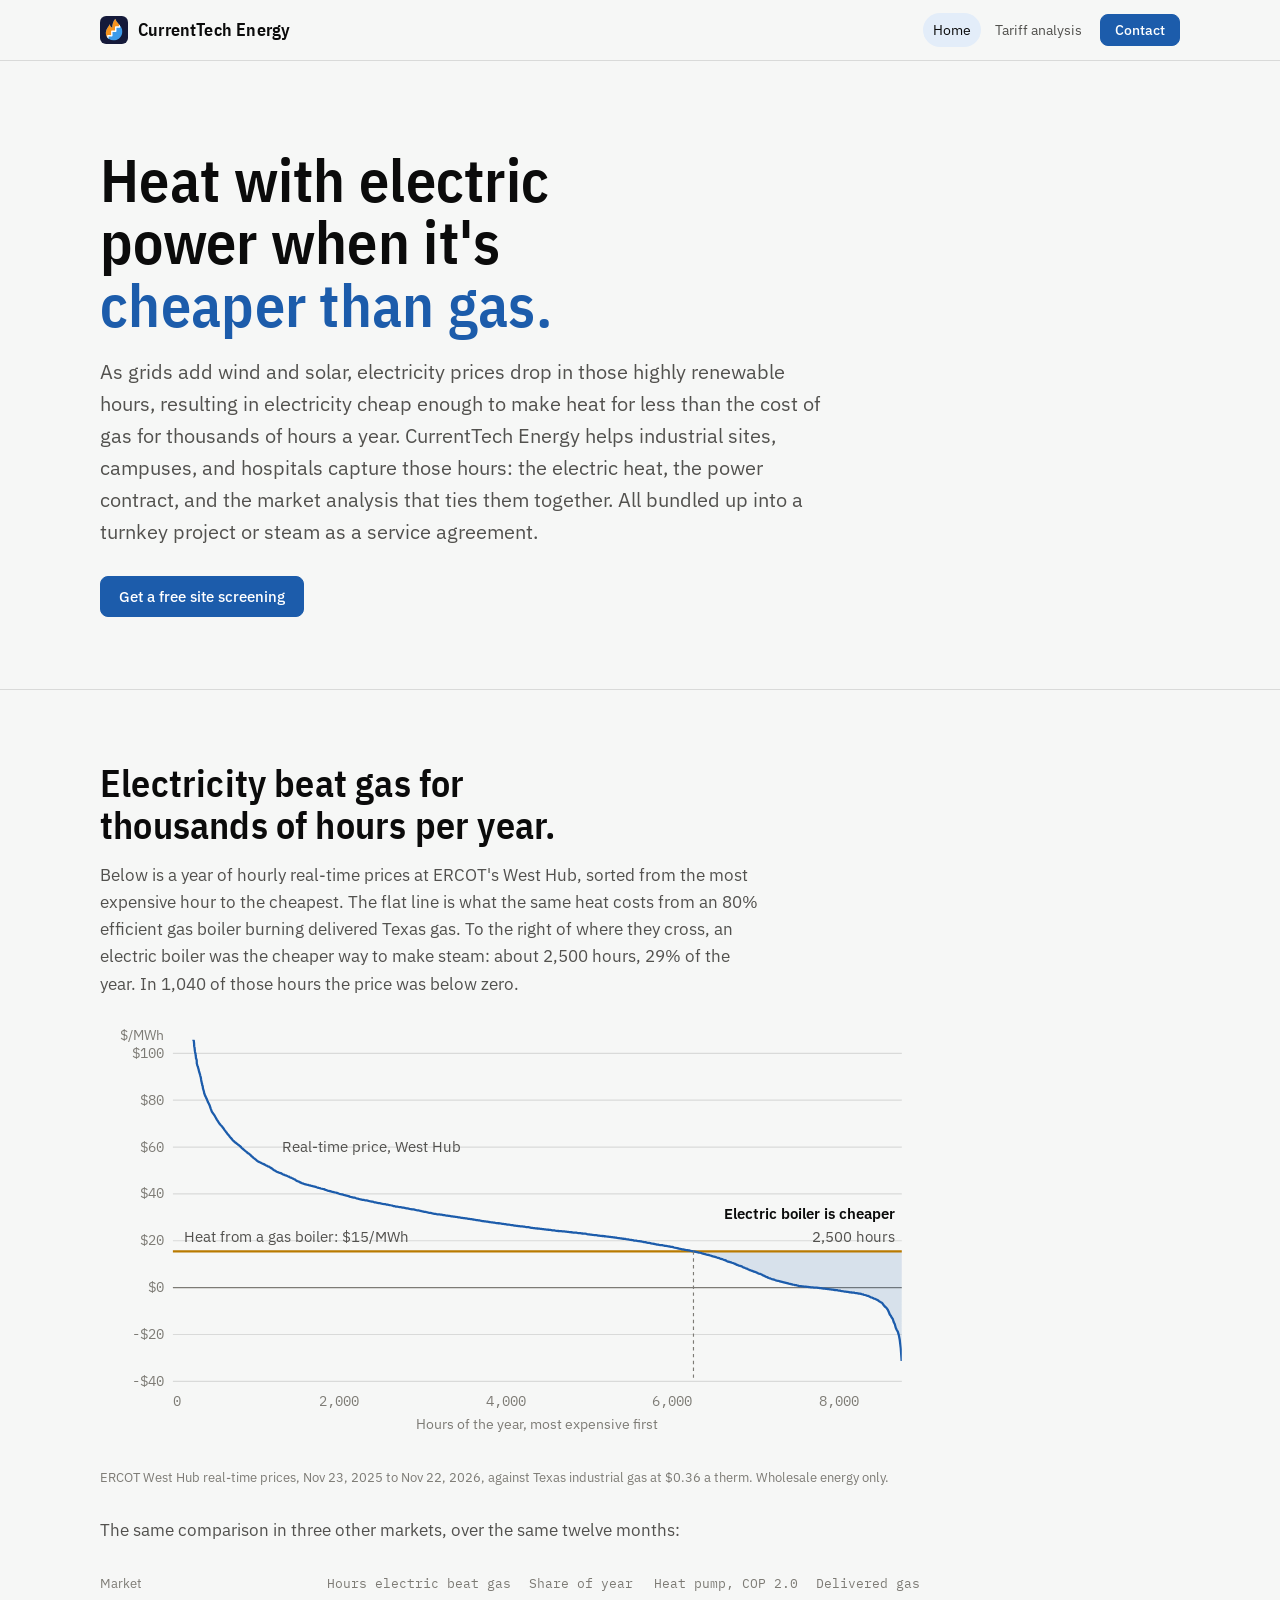
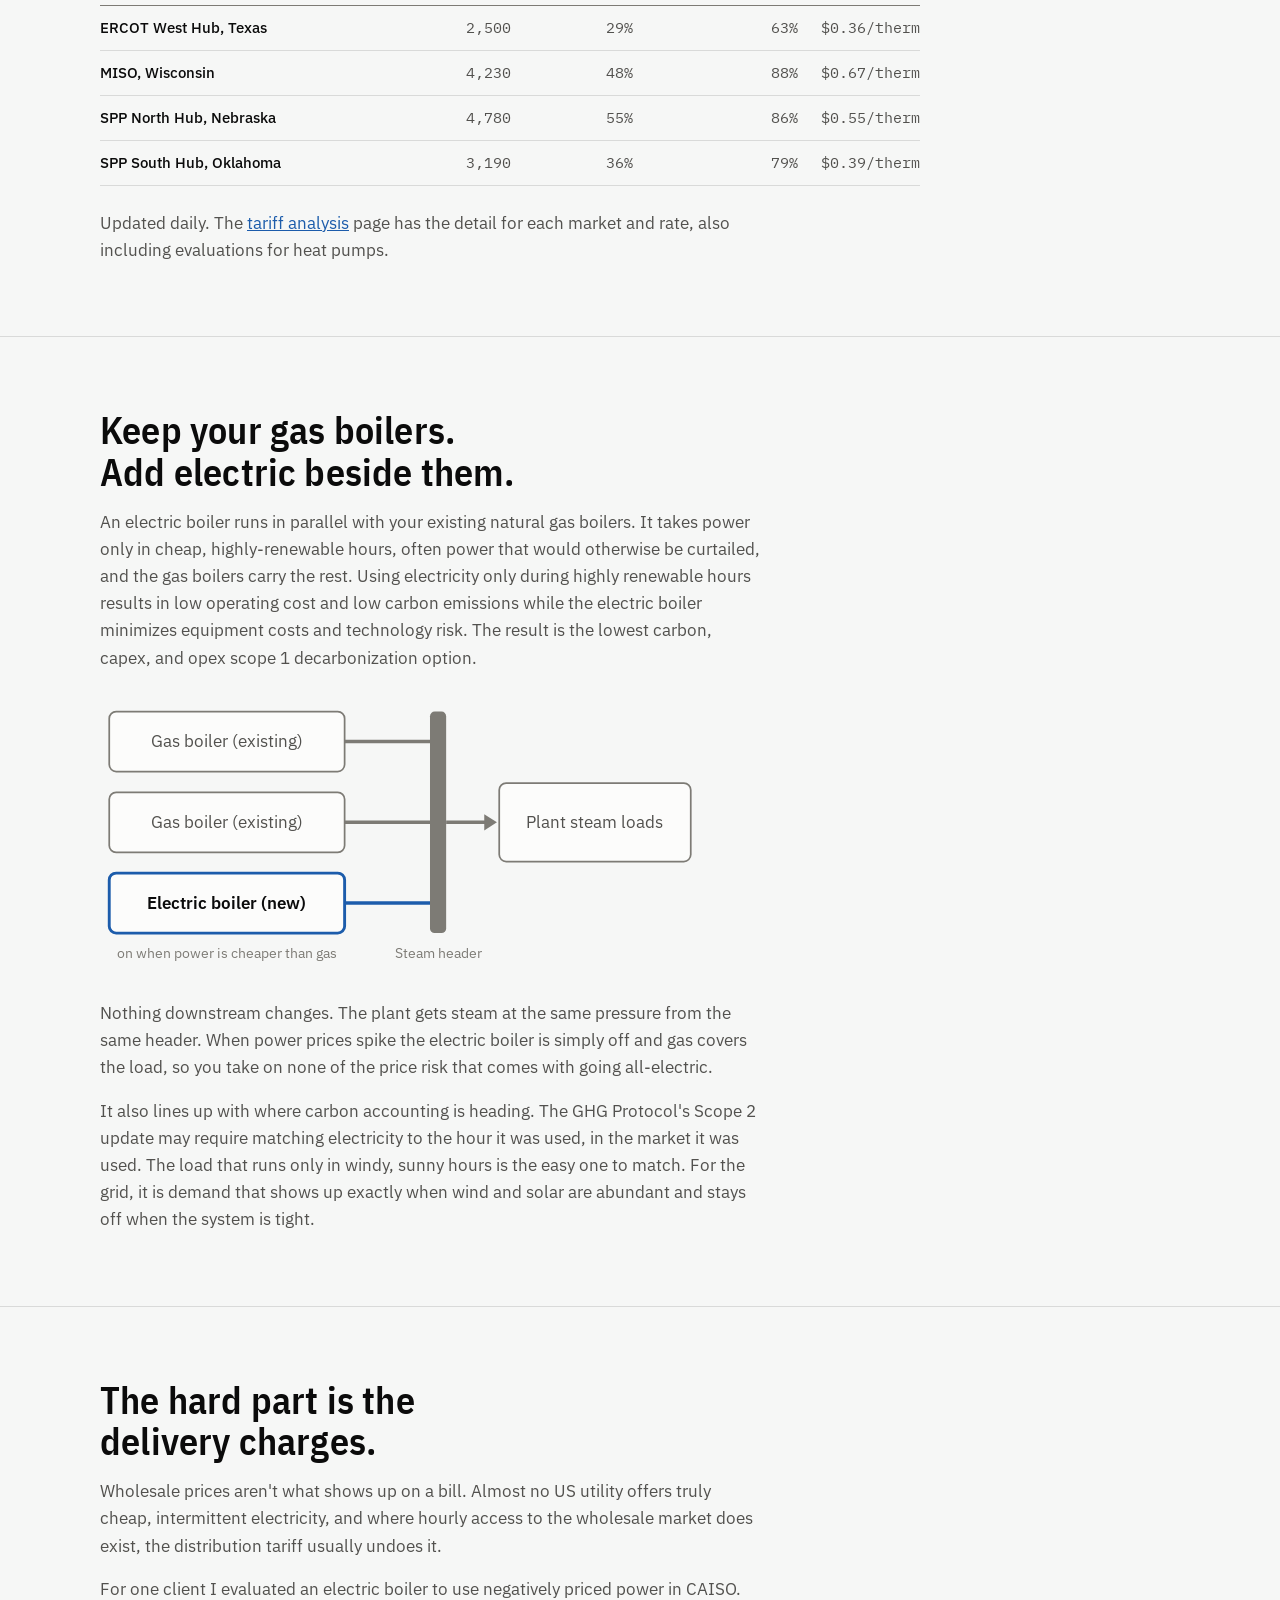
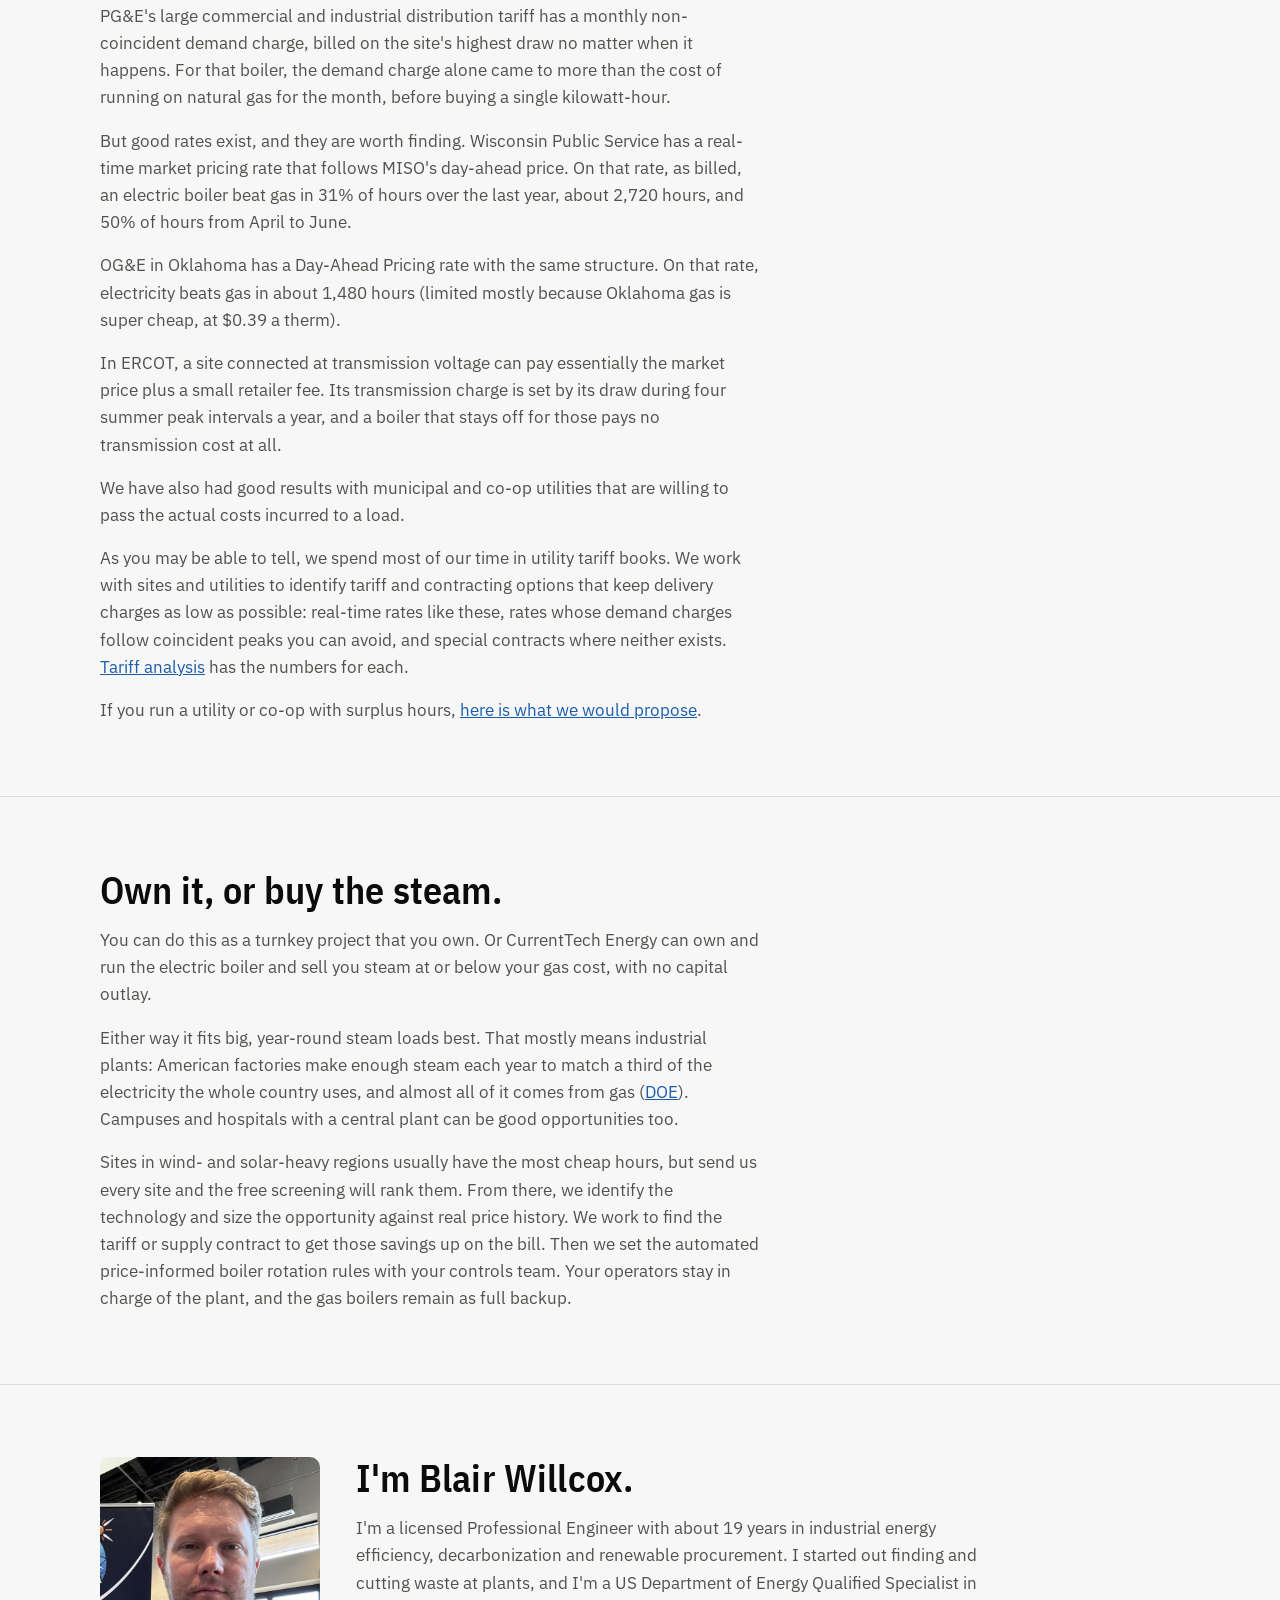
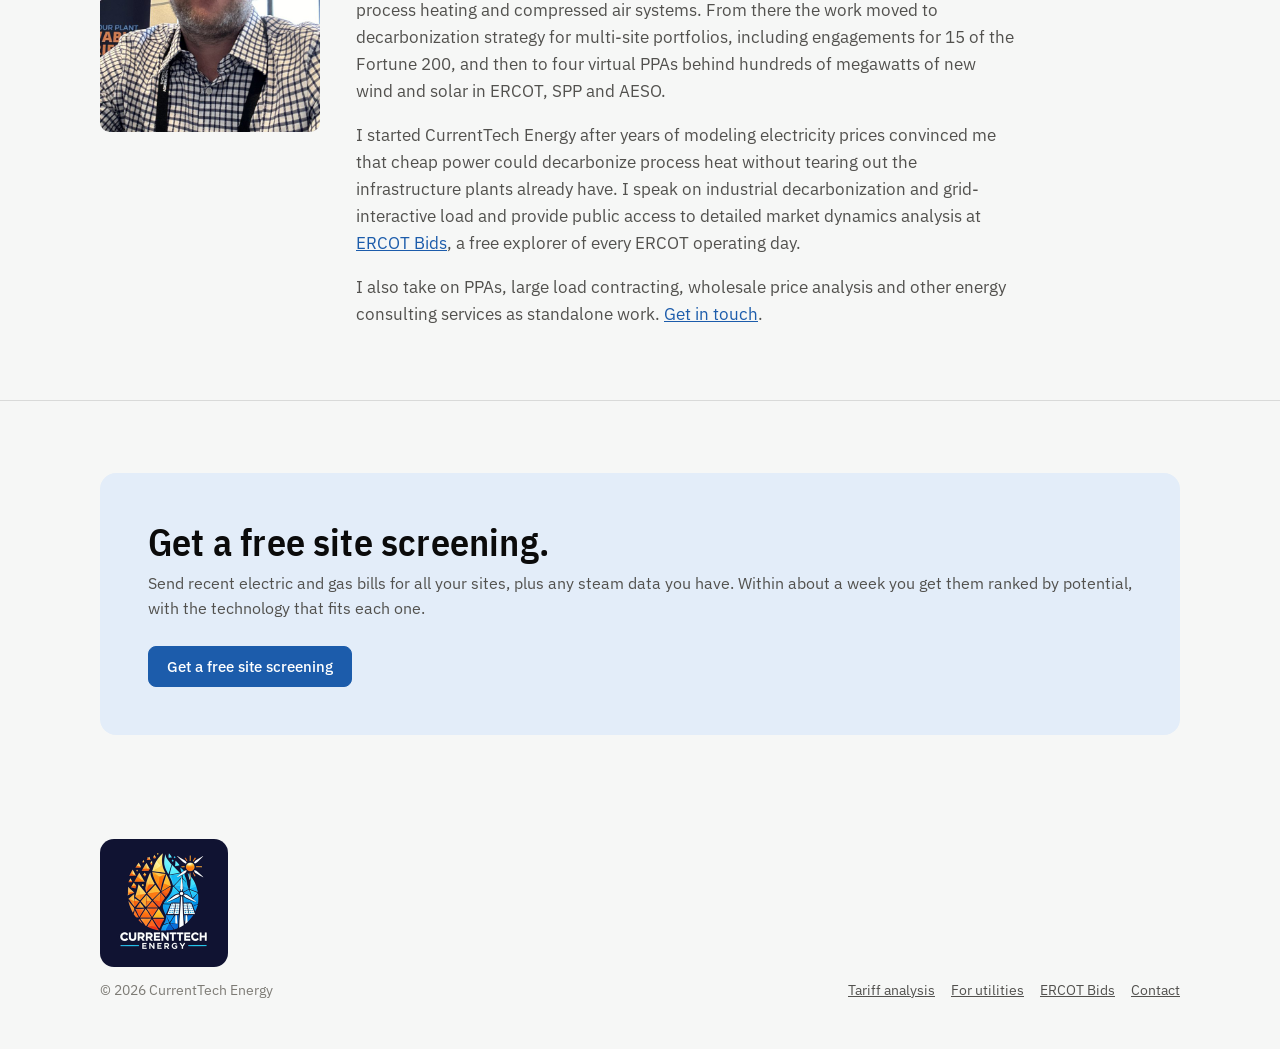
==== commit 46ecad58: "Update market prices and stats (2026-11-24)" ====
--- a/index.html
+++ b/index.html
@@ -56,12 +56,12 @@
     <div class="wrap">
       <h2>Electricity beat gas for thousands of hours per year.</h2>
       <div class="prose">
-        <p>Below is a year of hourly real-time prices at ERCOT's West Hub, sorted from the most expensive hour to the cheapest. The flat line is what the same heat costs from an 80% efficient gas boiler burning delivered Texas gas. To the right of where they cross, an electric boiler was the cheaper way to make steam: about <span data-stat="ercot_west.eb_hours">2,490</span> hours, <span data-stat="ercot_west.eb_pct">28</span>% of the year. In <span data-stat="ercot_west.neg_hours">1,040</span> of those hours the price was below zero.</p>
+        <p>Below is a year of hourly real-time prices at ERCOT's West Hub, sorted from the most expensive hour to the cheapest. The flat line is what the same heat costs from an 80% efficient gas boiler burning delivered Texas gas. To the right of where they cross, an electric boiler was the cheaper way to make steam: about <span data-stat="ercot_west.eb_hours">2,500</span> hours, <span data-stat="ercot_west.eb_pct">29</span>% of the year. In <span data-stat="ercot_west.neg_hours">1,040</span> of those hours the price was below zero.</p>
       </div>
       <figure class="chart">
         <svg viewBox="0 0 720 360" role="img" aria-labelledby="dc-t dc-d" class="dc" id="dc">
 <title id="dc-t">A year of hourly real-time prices at ERCOT West Hub, sorted from highest to lowest, against the cost of heat from a gas boiler</title>
-<desc id="dc-d" data-stat="site.dc_desc">The sorted price curve falls below the gas boiler break-even line for roughly the cheapest 28 percent of hours, and below zero for about 12 percent.</desc>
+<desc id="dc-d" data-stat="site.dc_desc">The sorted price curve falls below the gas boiler break-even line for roughly the cheapest 29 percent of hours, and below zero for about 12 percent.</desc>
 <line class="dc-grid" x1="64" x2="704" y1="312.0" y2="312.0"/>
 <text class="dc-tick" x="56" y="316.0" text-anchor="end">-$40</text>
 <line class="dc-grid" x1="64" x2="704" y1="270.9" y2="270.9"/>
@@ -85,20 +85,20 @@
 <text class="dc-tick" x="648.5" y="334" text-anchor="middle">8,000</text>
 <text class="dc-axis" x="384.0" y="354" text-anchor="middle">Hours of the year, most expensive first</text>
 <text class="dc-axis" x="56" y="12" text-anchor="end">$/MWh</text>
-<path class="dc-area" data-geom="dc.area" d="M521.9,197.9 L522.5,198.0 L523.4,198.1 L524.3,198.3 L525.2,198.5 L526.0,198.7 L526.9,198.9 L527.8,199.1 L528.7,199.3 L529.5,199.6 L530.4,199.8 L531.3,200.1 L532.2,200.4 L533.0,200.6 L533.9,200.9 L534.8,201.0 L535.7,201.2 L536.5,201.5 L537.4,201.7 L538.3,202.0 L539.2,202.3 L540.1,202.5 L540.9,202.8 L541.8,203.0 L542.7,203.3 L543.6,203.6 L544.4,203.9 L545.3,204.2 L546.2,204.4 L547.1,204.7 L547.9,205.0 L548.8,205.4 L549.7,205.8 L550.6,206.1 L551.5,206.7 L552.3,206.9 L553.2,207.1 L554.1,207.4 L555.0,207.7 L555.8,207.9 L556.7,208.2 L557.6,208.6 L558.5,208.9 L559.3,209.5 L560.2,209.9 L561.1,210.1 L562.0,210.4 L562.8,210.7 L563.7,210.9 L564.6,211.3 L565.5,211.8 L566.4,212.1 L567.2,212.5 L568.1,212.9 L569.0,213.3 L569.9,213.7 L570.7,214.1 L571.6,214.4 L572.5,214.8 L573.4,215.1 L574.2,215.4 L575.1,215.7 L576.0,216.1 L576.9,216.4 L577.8,216.9 L578.6,217.2 L579.5,217.4 L580.4,217.8 L581.3,218.1 L582.1,218.6 L583.0,219.0 L583.9,219.3 L584.8,219.8 L585.6,220.3 L586.5,220.6 L587.4,221.1 L588.3,221.4 L589.2,221.6 L590.0,222.0 L590.9,222.2 L591.8,222.5 L592.7,222.7 L593.5,223.2 L594.4,223.4 L595.3,223.6 L596.2,223.9 L597.0,224.0 L597.9,224.4 L598.8,224.6 L599.7,224.7 L600.5,225.0 L601.4,225.3 L602.3,225.5 L603.2,225.7 L604.1,225.9 L604.9,226.1 L605.8,226.3 L606.7,226.5 L607.6,226.8 L608.4,227.0 L609.3,227.2 L610.2,227.4 L611.1,227.6 L611.9,227.8 L612.8,227.9 L613.7,228.2 L614.6,228.4 L615.5,228.5 L616.3,228.6 L617.2,228.7 L618.1,228.7 L619.0,228.8 L619.8,228.9 L620.7,229.0 L621.6,229.1 L622.5,229.2 L623.3,229.3 L624.2,229.4 L625.1,229.5 L626.0,229.6 L626.8,229.7 L627.7,229.7 L628.6,229.7 L629.5,229.8 L630.4,229.9 L631.2,229.9 L632.1,230.1 L633.0,230.2 L633.9,230.3 L634.7,230.4 L635.6,230.6 L636.5,230.7 L637.4,230.8 L638.2,230.9 L639.1,231.0 L640.0,231.1 L640.9,231.2 L641.8,231.3 L642.6,231.4 L643.5,231.5 L644.4,231.7 L645.3,231.8 L646.1,231.9 L647.0,232.0 L647.9,232.2 L648.8,232.3 L649.6,232.4 L650.5,232.6 L651.4,232.7 L652.3,232.9 L653.2,233.1 L654.0,233.2 L654.9,233.3 L655.8,233.4 L656.7,233.5 L657.5,233.6 L658.4,233.8 L659.3,233.9 L660.2,234.0 L661.0,234.2 L661.9,234.2 L662.8,234.4 L663.7,234.5 L664.5,234.6 L665.4,234.7 L666.3,234.9 L667.2,235.0 L668.1,235.2 L668.9,235.4 L669.8,235.6 L670.7,236.0 L671.6,236.2 L672.4,236.4 L673.3,236.7 L674.2,236.9 L675.1,237.3 L675.9,237.7 L676.8,238.2 L677.7,238.4 L678.6,238.8 L679.5,239.3 L680.3,239.5 L681.2,239.9 L682.1,240.3 L683.0,240.8 L683.8,241.4 L684.7,242.0 L685.6,242.6 L686.5,243.0 L687.3,243.9 L688.2,245.2 L689.1,246.3 L690.0,247.0 L690.8,247.9 L691.7,249.1 L692.6,251.1 L693.5,253.3 L694.4,254.5 L695.2,256.1 L696.1,257.3 L697.0,260.2 L697.9,261.9 L698.7,265.0 L699.6,266.9 L700.5,268.4 L701.4,271.4 L702.2,275.5 L703.1,282.9 L703.9,294.1 L704.0,197.9 Z"/>
+<path class="dc-area" data-geom="dc.area" d="M521.1,197.9 L521.6,198.0 L522.5,198.1 L523.4,198.3 L524.3,198.5 L525.2,198.7 L526.0,198.9 L526.9,199.1 L527.8,199.3 L528.7,199.6 L529.5,199.8 L530.4,200.1 L531.3,200.3 L532.2,200.6 L533.0,200.9 L533.9,201.0 L534.8,201.2 L535.7,201.5 L536.5,201.7 L537.4,202.0 L538.3,202.3 L539.2,202.5 L540.1,202.7 L540.9,203.0 L541.8,203.3 L542.7,203.5 L543.6,203.8 L544.4,204.2 L545.3,204.4 L546.2,204.6 L547.1,205.0 L547.9,205.3 L548.8,205.6 L549.7,206.0 L550.6,206.5 L551.5,206.9 L552.3,207.0 L553.2,207.3 L554.1,207.6 L555.0,207.9 L555.8,208.1 L556.7,208.5 L557.6,208.9 L558.5,209.3 L559.3,209.8 L560.2,210.0 L561.1,210.4 L562.0,210.6 L562.8,210.8 L563.7,211.2 L564.6,211.8 L565.5,212.1 L566.4,212.5 L567.2,212.8 L568.1,213.1 L569.0,213.6 L569.9,214.0 L570.7,214.4 L571.6,214.7 L572.5,215.0 L573.4,215.3 L574.2,215.7 L575.1,215.9 L576.0,216.2 L576.9,216.7 L577.8,217.2 L578.6,217.4 L579.5,217.6 L580.4,218.0 L581.3,218.4 L582.1,218.9 L583.0,219.2 L583.9,219.7 L584.8,220.2 L585.6,220.4 L586.5,221.0 L587.4,221.3 L588.3,221.5 L589.2,221.9 L590.0,222.2 L590.9,222.4 L591.8,222.6 L592.7,223.0 L593.5,223.3 L594.4,223.6 L595.3,223.7 L596.2,223.9 L597.0,224.3 L597.9,224.5 L598.8,224.7 L599.7,224.9 L600.5,225.2 L601.4,225.4 L602.3,225.6 L603.2,225.8 L604.1,226.0 L604.9,226.2 L605.8,226.4 L606.7,226.6 L607.6,226.8 L608.4,227.0 L609.3,227.2 L610.2,227.5 L611.1,227.6 L611.9,227.8 L612.8,228.0 L613.7,228.3 L614.6,228.4 L615.5,228.5 L616.3,228.6 L617.2,228.7 L618.1,228.8 L619.0,228.9 L619.8,228.9 L620.7,229.0 L621.6,229.1 L622.5,229.2 L623.3,229.3 L624.2,229.4 L625.1,229.5 L626.0,229.6 L626.8,229.7 L627.7,229.7 L628.6,229.8 L629.5,229.8 L630.4,229.9 L631.2,230.0 L632.1,230.1 L633.0,230.2 L633.9,230.3 L634.7,230.5 L635.6,230.6 L636.5,230.7 L637.4,230.8 L638.2,230.9 L639.1,231.0 L640.0,231.1 L640.9,231.2 L641.8,231.3 L642.6,231.4 L643.5,231.5 L644.4,231.7 L645.3,231.8 L646.1,231.9 L647.0,232.0 L647.9,232.2 L648.8,232.3 L649.6,232.4 L650.5,232.6 L651.4,232.7 L652.3,232.9 L653.2,233.1 L654.0,233.2 L654.9,233.3 L655.8,233.4 L656.7,233.5 L657.5,233.6 L658.4,233.8 L659.3,233.9 L660.2,234.0 L661.0,234.2 L661.9,234.2 L662.8,234.4 L663.7,234.5 L664.5,234.6 L665.4,234.7 L666.3,234.9 L667.2,235.0 L668.1,235.2 L668.9,235.4 L669.8,235.6 L670.7,236.0 L671.6,236.2 L672.4,236.4 L673.3,236.7 L674.2,236.9 L675.1,237.3 L675.9,237.7 L676.8,238.2 L677.7,238.4 L678.6,238.8 L679.5,239.3 L680.3,239.5 L681.2,239.9 L682.1,240.3 L683.0,240.8 L683.8,241.4 L684.7,242.0 L685.6,242.6 L686.5,243.0 L687.3,243.9 L688.2,245.2 L689.1,246.3 L690.0,247.0 L690.8,247.9 L691.7,249.1 L692.6,251.1 L693.5,253.3 L694.4,254.5 L695.2,256.1 L696.1,257.3 L697.0,260.2 L697.9,261.9 L698.7,265.0 L699.6,266.9 L700.5,268.4 L701.4,271.4 L702.2,275.5 L703.1,282.9 L703.9,294.1 L704.0,197.9 Z"/>
 <line class="dc-gas" data-geom="dc.gas" x1="64" x2="704" y1="197.9" y2="197.9"/>
 <clipPath id="dc-clip"><rect x="64" y="12" width="640" height="302"/></clipPath>
-<path class="dc-price" data-geom="dc.price" clip-path="url(#dc-clip)" d="M64.0,-593.1 L64.1,-593.1 L64.3,-593.1 L64.4,-593.1 L64.6,-593.1 L64.7,-593.1 L64.9,-593.1 L65.0,-593.1 L65.2,-593.1 L65.3,-593.1 L65.5,-593.1 L65.6,-593.1 L65.8,-589.5 L65.9,-564.4 L66.0,-542.0 L66.2,-503.9 L66.3,-460.5 L66.5,-448.3 L66.6,-434.0 L66.8,-426.0 L66.9,-392.0 L67.1,-380.7 L67.2,-367.5 L67.4,-359.2 L67.5,-353.5 L67.7,-338.1 L67.8,-328.5 L67.9,-325.9 L68.1,-317.5 L68.2,-314.4 L68.4,-304.2 L68.5,-283.4 L68.7,-270.8 L68.8,-263.5 L69.0,-253.8 L69.1,-244.1 L69.3,-236.0 L69.4,-234.6 L69.6,-233.8 L69.7,-230.4 L69.8,-227.7 L70.0,-217.7 L70.1,-209.0 L70.3,-204.1 L70.4,-192.5 L70.6,-188.0 L70.7,-177.7 L70.9,-172.1 L71.0,-164.8 L71.2,-163.5 L71.3,-158.9 L71.5,-152.6 L71.6,-150.3 L71.7,-140.8 L71.9,-135.5 L72.0,-130.6 L72.2,-128.4 L72.3,-127.7 L72.5,-122.9 L72.6,-117.8 L72.8,-115.5 L72.9,-114.4 L73.1,-110.1 L73.2,-109.3 L73.4,-107.9 L73.5,-105.6 L73.6,-100.2 L73.8,-98.4 L73.9,-97.2 L74.1,-91.9 L74.2,-89.0 L74.4,-88.4 L74.5,-84.4 L74.7,-84.2 L74.8,-81.0 L75.0,-80.0 L75.1,-77.2 L75.3,-76.3 L75.4,-73.8 L75.5,-72.6 L75.7,-71.6 L75.8,-62.7 L76.0,-61.0 L76.1,-60.3 L76.3,-55.5 L76.4,-54.5 L76.6,-53.7 L76.7,-51.6 L76.9,-51.0 L77.0,-47.8 L77.2,-46.3 L77.3,-45.0 L77.4,-43.4 L77.6,-42.1 L77.7,-38.5 L77.9,-34.4 L78.0,-32.0 L78.2,-29.5 L78.3,-27.6 L78.5,-26.6 L78.6,-25.6 L78.8,-24.0 L78.9,-23.8 L79.1,-22.7 L79.2,-20.6 L79.3,-18.2 L79.5,-15.8 L79.6,-13.9 L79.8,-13.4 L79.9,-11.7 L80.1,-9.0 L80.2,-5.0 L80.4,-4.3 L80.5,-3.7 L80.7,-2.5 L80.8,-0.4 L80.9,3.6 L81.1,5.6 L81.2,6.1 L81.4,6.8 L81.5,7.4 L81.7,7.8 L81.8,9.5 L82.0,11.7 L82.1,12.6 L82.3,12.7 L82.4,13.3 L82.6,15.2 L82.7,17.7 L82.8,18.4 L83.0,18.7 L83.1,19.8 L83.3,21.8 L83.4,22.5 L83.6,23.4 L83.7,24.0 L83.9,24.8 L84.0,25.9 L84.2,27.1 L84.3,28.4 L84.5,28.7 L84.6,29.0 L84.7,29.5 L84.9,29.9 L85.0,33.0 L85.2,33.5 L85.3,34.2 L85.5,34.7 L85.6,34.9 L85.8,35.6 L85.9,35.8 L86.1,36.3 L86.2,36.7 L86.4,36.8 L86.5,37.6 L86.6,38.1 L86.8,39.0 L86.9,39.5 L87.1,39.7 L87.2,40.6 L87.4,41.0 L87.5,41.4 L87.7,41.9 L87.8,42.5 L88.0,43.3 L88.1,43.7 L88.3,44.5 L88.4,44.7 L88.5,44.7 L88.7,45.8 L88.8,46.6 L89.0,47.7 L89.1,48.7 L89.3,49.1 L89.4,50.2 L89.6,50.5 L89.7,50.9 L89.9,51.6 L90.0,52.3 L90.2,52.4 L90.3,52.9 L90.4,54.0 L90.6,54.8 L90.7,55.4 L90.9,55.7 L91.0,56.5 L91.2,56.7 L91.3,57.3 L91.5,57.8 L91.6,59.0 L91.8,59.2 L91.9,59.7 L92.1,60.2 L92.2,60.5 L92.3,61.0 L92.5,61.3 L92.6,61.5 L92.8,61.8 L92.9,61.8 L93.1,62.4 L93.8,64.2 L94.7,65.7 L95.6,67.9 L96.4,69.8 L97.3,72.1 L98.2,74.6 L99.1,75.9 L99.9,77.1 L100.8,78.5 L101.7,80.1 L102.6,81.7 L103.5,83.0 L104.3,84.1 L105.2,85.3 L106.1,86.8 L107.0,87.6 L107.8,88.8 L108.7,89.6 L109.6,91.1 L110.5,92.1 L111.3,93.2 L112.2,94.8 L113.1,95.4 L114.0,96.9 L114.8,97.9 L115.7,98.7 L116.6,99.6 L117.5,100.6 L118.4,101.5 L119.2,102.3 L120.1,102.7 L121.0,103.4 L121.9,104.2 L122.7,104.9 L123.6,105.6 L124.5,106.7 L125.4,107.6 L126.2,108.2 L127.1,108.9 L128.0,109.6 L128.9,110.2 L129.8,111.0 L130.6,111.7 L131.5,112.2 L132.4,112.9 L133.3,114.0 L134.1,114.8 L135.0,115.2 L135.9,116.1 L136.8,116.7 L137.6,117.5 L138.5,118.2 L139.4,118.9 L140.3,119.3 L141.2,119.6 L142.0,120.1 L142.9,120.5 L143.8,121.0 L144.7,121.3 L145.5,121.8 L146.4,122.2 L147.3,122.6 L148.2,123.2 L149.0,123.5 L149.9,123.9 L150.8,124.6 L151.7,125.0 L152.5,125.8 L153.4,126.5 L154.3,127.0 L155.2,127.5 L156.1,128.0 L156.9,128.4 L157.8,128.7 L158.7,129.0 L159.6,129.3 L160.4,129.6 L161.3,130.2 L162.2,130.6 L163.1,131.0 L163.9,131.2 L164.8,131.5 L165.7,131.9 L166.6,132.2 L167.5,132.8 L168.3,133.1 L169.2,133.5 L170.1,133.8 L171.0,134.2 L171.8,134.7 L172.7,135.2 L173.6,135.9 L174.5,136.2 L175.3,136.6 L176.2,137.0 L177.1,137.3 L178.0,137.8 L178.8,138.1 L179.7,138.5 L180.6,138.8 L181.5,139.1 L182.4,139.2 L183.2,139.4 L184.1,139.6 L185.0,139.8 L185.9,140.1 L186.7,140.3 L187.6,140.5 L188.5,140.8 L189.4,141.1 L190.2,141.3 L191.1,141.5 L192.0,141.9 L192.9,142.2 L193.8,142.3 L194.6,142.6 L195.5,142.8 L196.4,143.0 L197.3,143.2 L198.1,143.5 L199.0,143.8 L199.9,144.1 L200.8,144.4 L201.6,144.7 L202.5,144.9 L203.4,145.1 L204.3,145.4 L205.2,145.6 L206.0,145.8 L206.9,145.9 L207.8,146.2 L208.7,146.5 L209.5,146.7 L210.4,147.0 L211.3,147.3 L212.2,147.5 L213.0,147.7 L213.9,147.9 L214.8,148.2 L215.7,148.5 L216.5,148.7 L217.4,148.8 L218.3,149.1 L219.2,149.4 L220.1,149.8 L220.9,150.0 L221.8,150.1 L222.7,150.3 L223.6,150.6 L224.4,150.7 L225.3,150.9 L226.2,151.2 L227.1,151.4 L227.9,151.6 L228.8,152.0 L229.7,152.1 L230.6,152.3 L231.5,152.5 L232.3,152.7 L233.2,152.8 L234.1,153.0 L235.0,153.1 L235.8,153.3 L236.7,153.5 L237.6,153.7 L238.5,153.9 L239.3,154.1 L240.2,154.2 L241.1,154.4 L242.0,154.6 L242.8,154.9 L243.7,155.0 L244.6,155.3 L245.5,155.4 L246.4,155.5 L247.2,155.7 L248.1,155.9 L249.0,156.1 L249.9,156.2 L250.7,156.4 L251.6,156.5 L252.5,156.6 L253.4,156.9 L254.2,157.0 L255.1,157.1 L256.0,157.4 L256.9,157.6 L257.8,157.8 L258.6,158.0 L259.5,158.2 L260.4,158.5 L261.3,158.6 L262.1,158.7 L263.0,158.9 L263.9,158.9 L264.8,159.1 L265.6,159.2 L266.5,159.4 L267.4,159.5 L268.3,159.6 L269.2,159.8 L270.0,160.0 L270.9,160.2 L271.8,160.3 L272.7,160.5 L273.5,160.7 L274.4,160.8 L275.3,161.0 L276.2,161.1 L277.0,161.3 L277.9,161.4 L278.8,161.7 L279.7,161.8 L280.5,161.9 L281.4,162.0 L282.3,162.2 L283.2,162.6 L284.1,162.7 L284.9,162.9 L285.8,163.1 L286.7,163.3 L287.6,163.5 L288.4,163.6 L289.3,163.7 L290.2,163.9 L291.1,164.1 L291.9,164.2 L292.8,164.4 L293.7,164.6 L294.6,164.8 L295.5,164.9 L296.3,165.1 L297.2,165.2 L298.1,165.3 L299.0,165.5 L299.8,165.5 L300.7,165.7 L301.6,165.8 L302.5,166.0 L303.3,166.1 L304.2,166.2 L305.1,166.3 L306.0,166.4 L306.8,166.6 L307.7,166.8 L308.6,166.9 L309.5,167.0 L310.4,167.1 L311.2,167.2 L312.1,167.3 L313.0,167.4 L313.9,167.6 L314.7,167.8 L315.6,167.9 L316.5,168.0 L317.4,168.2 L318.2,168.3 L319.1,168.4 L320.0,168.5 L320.9,168.6 L321.8,168.7 L322.6,169.0 L323.5,169.0 L324.4,169.2 L325.3,169.3 L326.1,169.4 L327.0,169.5 L327.9,169.6 L328.8,169.9 L329.6,170.1 L330.5,170.1 L331.4,170.3 L332.3,170.4 L333.2,170.6 L334.0,170.7 L334.9,170.8 L335.8,171.0 L336.7,171.2 L337.5,171.3 L338.4,171.5 L339.3,171.6 L340.2,171.7 L341.0,171.7 L341.9,171.9 L342.8,172.0 L343.7,172.2 L344.5,172.3 L345.4,172.4 L346.3,172.5 L347.2,172.6 L348.1,172.8 L348.9,172.9 L349.8,173.0 L350.7,173.1 L351.6,173.2 L352.4,173.3 L353.3,173.4 L354.2,173.6 L355.1,173.7 L355.9,173.8 L356.8,173.9 L357.7,174.0 L358.6,174.2 L359.5,174.4 L360.3,174.5 L361.2,174.5 L362.1,174.7 L363.0,174.8 L363.8,174.9 L364.7,175.1 L365.6,175.2 L366.5,175.4 L367.3,175.5 L368.2,175.5 L369.1,175.7 L370.0,175.8 L370.8,175.9 L371.7,175.9 L372.6,176.0 L373.5,176.1 L374.4,176.3 L375.2,176.4 L376.1,176.5 L377.0,176.6 L377.9,176.7 L378.7,176.9 L379.6,177.0 L380.5,177.2 L381.4,177.4 L382.2,177.4 L383.1,177.5 L384.0,177.6 L384.9,177.7 L385.8,177.8 L386.6,177.9 L387.5,178.0 L388.4,178.1 L389.3,178.2 L390.1,178.3 L391.0,178.4 L391.9,178.5 L392.8,178.6 L393.6,178.7 L394.5,178.8 L395.4,178.9 L396.3,179.0 L397.2,179.1 L398.0,179.3 L398.9,179.4 L399.8,179.5 L400.7,179.6 L401.5,179.7 L402.4,179.8 L403.3,179.9 L404.2,180.0 L405.0,180.1 L405.9,180.1 L406.8,180.2 L407.7,180.3 L408.5,180.4 L409.4,180.4 L410.3,180.5 L411.2,180.6 L412.1,180.7 L412.9,180.8 L413.8,180.9 L414.7,181.0 L415.6,181.2 L416.4,181.3 L417.3,181.4 L418.2,181.4 L419.1,181.5 L419.9,181.6 L420.8,181.7 L421.7,181.8 L422.6,181.9 L423.5,182.0 L424.3,182.1 L425.2,182.2 L426.1,182.3 L427.0,182.4 L427.8,182.5 L428.7,182.6 L429.6,182.8 L430.5,182.9 L431.3,183.0 L432.2,183.1 L433.1,183.2 L434.0,183.4 L434.8,183.5 L435.7,183.6 L436.6,183.7 L437.5,183.8 L438.4,183.9 L439.2,184.1 L440.1,184.1 L441.0,184.2 L441.9,184.3 L442.7,184.4 L443.6,184.5 L444.5,184.6 L445.4,184.7 L446.2,184.9 L447.1,185.0 L448.0,185.1 L448.9,185.2 L449.8,185.3 L450.6,185.4 L451.5,185.5 L452.4,185.6 L453.3,185.7 L454.1,185.9 L455.0,186.0 L455.9,186.2 L456.8,186.3 L457.6,186.4 L458.5,186.5 L459.4,186.7 L460.3,186.8 L461.2,186.9 L462.0,187.0 L462.9,187.1 L463.8,187.2 L464.7,187.4 L465.5,187.6 L466.4,187.6 L467.3,187.8 L468.2,187.9 L469.0,188.1 L469.9,188.2 L470.8,188.4 L471.7,188.5 L472.5,188.6 L473.4,188.8 L474.3,188.9 L475.2,189.0 L476.1,189.1 L476.9,189.4 L477.8,189.5 L478.7,189.6 L479.6,189.8 L480.4,190.0 L481.3,190.1 L482.2,190.3 L483.1,190.5 L483.9,190.6 L484.8,190.8 L485.7,191.0 L486.6,191.1 L487.5,191.3 L488.3,191.5 L489.2,191.7 L490.1,191.8 L491.0,192.0 L491.8,192.1 L492.7,192.3 L493.6,192.4 L494.5,192.5 L495.3,192.7 L496.2,192.8 L497.1,193.0 L498.0,193.1 L498.8,193.2 L499.7,193.4 L500.6,193.5 L501.5,193.6 L502.4,193.9 L503.2,194.0 L504.1,194.2 L505.0,194.5 L505.9,194.7 L506.7,194.9 L507.6,195.0 L508.5,195.2 L509.4,195.4 L510.2,195.6 L511.1,195.8 L512.0,196.1 L512.9,196.2 L513.8,196.3 L514.6,196.5 L515.5,196.7 L516.4,196.8 L517.3,196.9 L518.1,197.1 L519.0,197.3 L519.9,197.5 L520.8,197.6 L521.6,197.8 L522.5,198.0 L523.4,198.1 L524.3,198.3 L525.2,198.5 L526.0,198.7 L526.9,198.9 L527.8,199.1 L528.7,199.3 L529.5,199.6 L530.4,199.8 L531.3,200.1 L532.2,200.4 L533.0,200.6 L533.9,200.9 L534.8,201.0 L535.7,201.2 L536.5,201.5 L537.4,201.7 L538.3,202.0 L539.2,202.3 L540.1,202.5 L540.9,202.8 L541.8,203.0 L542.7,203.3 L543.6,203.6 L544.4,203.9 L545.3,204.2 L546.2,204.4 L547.1,204.7 L547.9,205.0 L548.8,205.4 L549.7,205.8 L550.6,206.1 L551.5,206.7 L552.3,206.9 L553.2,207.1 L554.1,207.4 L555.0,207.7 L555.8,207.9 L556.7,208.2 L557.6,208.6 L558.5,208.9 L559.3,209.5 L560.2,209.9 L561.1,210.1 L562.0,210.4 L562.8,210.7 L563.7,210.9 L564.6,211.3 L565.5,211.8 L566.4,212.1 L567.2,212.5 L568.1,212.9 L569.0,213.3 L569.9,213.7 L570.7,214.1 L571.6,214.4 L572.5,214.8 L573.4,215.1 L574.2,215.4 L575.1,215.7 L576.0,216.1 L576.9,216.4 L577.8,216.9 L578.6,217.2 L579.5,217.4 L580.4,217.8 L581.3,218.1 L582.1,218.6 L583.0,219.0 L583.9,219.3 L584.8,219.8 L585.6,220.3 L586.5,220.6 L587.4,221.1 L588.3,221.4 L589.2,221.6 L590.0,222.0 L590.9,222.2 L591.8,222.5 L592.7,222.7 L593.5,223.2 L594.4,223.4 L595.3,223.6 L596.2,223.9 L597.0,224.0 L597.9,224.4 L598.8,224.6 L599.7,224.7 L600.5,225.0 L601.4,225.3 L602.3,225.5 L603.2,225.7 L604.1,225.9 L604.9,226.1 L605.8,226.3 L606.7,226.5 L607.6,226.8 L608.4,227.0 L609.3,227.2 L610.2,227.4 L611.1,227.6 L611.9,227.8 L612.8,227.9 L613.7,228.2 L614.6,228.4 L615.5,228.5 L616.3,228.6 L617.2,228.7 L618.1,228.7 L619.0,228.8 L619.8,228.9 L620.7,229.0 L621.6,229.1 L622.5,229.2 L623.3,229.3 L624.2,229.4 L625.1,229.5 L626.0,229.6 L626.8,229.7 L627.7,229.7 L628.6,229.7 L629.5,229.8 L630.4,229.9 L631.2,229.9 L632.1,230.1 L633.0,230.2 L633.9,230.3 L634.7,230.4 L635.6,230.6 L636.5,230.7 L637.4,230.8 L638.2,230.9 L639.1,231.0 L640.0,231.1 L640.9,231.2 L641.8,231.3 L642.6,231.4 L643.5,231.5 L644.4,231.7 L645.3,231.8 L646.1,231.9 L647.0,232.0 L647.9,232.2 L648.8,232.3 L649.6,232.4 L650.5,232.6 L651.4,232.7 L652.3,232.9 L653.2,233.1 L654.0,233.2 L654.9,233.3 L655.8,233.4 L656.7,233.5 L657.5,233.6 L658.4,233.8 L659.3,233.9 L660.2,234.0 L661.0,234.2 L661.9,234.2 L662.8,234.4 L663.7,234.5 L664.5,234.6 L665.4,234.7 L666.3,234.9 L667.2,235.0 L668.1,235.2 L668.9,235.4 L669.8,235.6 L670.7,236.0 L671.6,236.2 L672.4,236.4 L673.3,236.7 L674.2,236.9 L675.1,237.3 L675.9,237.7 L676.8,238.2 L677.7,238.4 L678.6,238.8 L679.5,239.3 L680.3,239.5 L681.2,239.9 L682.1,240.3 L683.0,240.8 L683.8,241.4 L684.7,242.0 L685.6,242.6 L686.5,243.0 L687.3,243.9 L688.2,245.2 L689.1,246.3 L690.0,247.0 L690.8,247.9 L691.7,249.1 L692.6,251.1 L693.5,253.3 L694.4,254.5 L695.2,256.1 L696.1,257.3 L697.0,260.2 L697.9,261.9 L698.7,265.0 L699.6,266.9 L700.5,268.4 L701.4,271.4 L702.2,275.5 L703.1,282.9 L703.9,294.1"/>
-<line class="dc-cross" data-geom="dc.cross" x1="521.9" x2="521.9" y1="197.9" y2="312"/>
+<path class="dc-price" data-geom="dc.price" clip-path="url(#dc-clip)" d="M64.0,-593.1 L64.1,-593.1 L64.3,-593.1 L64.4,-593.1 L64.6,-593.1 L64.7,-593.1 L64.9,-593.1 L65.0,-593.1 L65.2,-593.1 L65.3,-593.1 L65.5,-593.1 L65.6,-593.1 L65.8,-589.5 L65.9,-564.4 L66.0,-542.0 L66.2,-503.9 L66.3,-460.5 L66.5,-448.3 L66.6,-434.0 L66.8,-426.0 L66.9,-392.0 L67.1,-380.7 L67.2,-367.5 L67.4,-359.2 L67.5,-353.5 L67.7,-338.1 L67.8,-328.5 L67.9,-325.9 L68.1,-317.5 L68.2,-314.4 L68.4,-304.2 L68.5,-283.4 L68.7,-270.8 L68.8,-263.5 L69.0,-253.8 L69.1,-244.1 L69.3,-236.0 L69.4,-234.6 L69.6,-233.8 L69.7,-230.4 L69.8,-227.7 L70.0,-217.7 L70.1,-209.0 L70.3,-204.1 L70.4,-192.5 L70.6,-188.0 L70.7,-177.7 L70.9,-172.1 L71.0,-164.8 L71.2,-163.5 L71.3,-158.9 L71.5,-152.6 L71.6,-150.3 L71.7,-140.8 L71.9,-135.5 L72.0,-130.6 L72.2,-128.4 L72.3,-127.7 L72.5,-122.9 L72.6,-117.8 L72.8,-115.5 L72.9,-114.4 L73.1,-110.1 L73.2,-109.3 L73.4,-107.9 L73.5,-105.6 L73.6,-100.2 L73.8,-98.4 L73.9,-97.2 L74.1,-91.9 L74.2,-89.0 L74.4,-88.4 L74.5,-84.4 L74.7,-84.2 L74.8,-81.0 L75.0,-80.0 L75.1,-77.2 L75.3,-76.3 L75.4,-73.8 L75.5,-72.6 L75.7,-71.6 L75.8,-62.7 L76.0,-61.0 L76.1,-60.3 L76.3,-55.5 L76.4,-54.5 L76.6,-53.7 L76.7,-51.6 L76.9,-51.0 L77.0,-47.8 L77.2,-46.3 L77.3,-45.0 L77.4,-43.4 L77.6,-42.1 L77.7,-38.5 L77.9,-34.4 L78.0,-32.0 L78.2,-29.5 L78.3,-27.6 L78.5,-26.6 L78.6,-25.6 L78.8,-24.0 L78.9,-23.8 L79.1,-22.7 L79.2,-20.6 L79.3,-18.2 L79.5,-15.8 L79.6,-13.9 L79.8,-13.4 L79.9,-11.7 L80.1,-9.0 L80.2,-5.0 L80.4,-4.3 L80.5,-3.7 L80.7,-2.5 L80.8,-0.4 L80.9,3.6 L81.1,5.6 L81.2,6.1 L81.4,6.8 L81.5,7.4 L81.7,7.8 L81.8,9.5 L82.0,11.7 L82.1,12.6 L82.3,12.7 L82.4,13.3 L82.6,15.2 L82.7,17.7 L82.8,18.4 L83.0,18.7 L83.1,19.8 L83.3,21.8 L83.4,22.5 L83.6,23.4 L83.7,24.0 L83.9,24.8 L84.0,25.9 L84.2,27.1 L84.3,28.4 L84.5,28.7 L84.6,29.0 L84.7,29.5 L84.9,29.9 L85.0,33.0 L85.2,33.5 L85.3,34.2 L85.5,34.7 L85.6,34.9 L85.8,35.6 L85.9,35.8 L86.1,36.4 L86.2,36.8 L86.4,37.6 L86.5,38.0 L86.6,38.1 L86.8,39.3 L86.9,39.5 L87.1,40.1 L87.2,40.9 L87.4,41.1 L87.5,41.4 L87.7,42.4 L87.8,42.5 L88.0,43.3 L88.1,43.9 L88.3,44.6 L88.4,44.7 L88.5,45.2 L88.7,46.4 L88.8,47.2 L89.0,48.3 L89.1,48.9 L89.3,49.4 L89.4,50.4 L89.6,50.6 L89.7,51.6 L89.9,52.3 L90.0,52.4 L90.2,52.9 L90.3,54.0 L90.4,54.8 L90.6,55.4 L90.7,55.7 L90.9,56.5 L91.0,56.7 L91.2,57.3 L91.3,57.8 L91.5,59.0 L91.6,59.2 L91.8,59.7 L91.9,60.2 L92.1,60.5 L92.2,61.0 L92.3,61.3 L92.5,61.5 L92.6,61.8 L92.8,61.8 L92.9,62.4 L93.1,62.9 L93.8,64.2 L94.7,66.6 L95.6,68.3 L96.4,70.1 L97.3,72.7 L98.2,75.1 L99.1,76.5 L99.9,77.7 L100.8,79.0 L101.7,80.6 L102.6,82.2 L103.5,83.6 L104.3,84.8 L105.2,86.1 L106.1,87.1 L107.0,88.0 L107.8,89.2 L108.7,90.3 L109.6,91.6 L110.5,92.8 L111.3,93.8 L112.2,95.1 L113.1,96.0 L114.0,97.2 L114.8,98.2 L115.7,99.1 L116.6,100.4 L117.5,101.1 L118.4,102.0 L119.2,102.5 L120.1,103.2 L121.0,104.0 L121.9,104.6 L122.7,105.4 L123.6,106.0 L124.5,107.2 L125.4,107.8 L126.2,108.5 L127.1,109.3 L128.0,110.1 L128.9,110.7 L129.8,111.6 L130.6,111.9 L131.5,112.8 L132.4,113.6 L133.3,114.5 L134.1,115.2 L135.0,116.0 L135.9,116.6 L136.8,117.3 L137.6,118.2 L138.5,118.7 L139.4,119.3 L140.3,119.6 L141.2,120.0 L142.0,120.5 L142.9,120.9 L143.8,121.3 L144.7,121.7 L145.5,122.2 L146.4,122.6 L147.3,123.2 L148.2,123.4 L149.0,123.9 L149.9,124.6 L150.8,125.0 L151.7,125.8 L152.5,126.4 L153.4,126.9 L154.3,127.4 L155.2,128.0 L156.1,128.3 L156.9,128.6 L157.8,129.0 L158.7,129.2 L159.6,129.6 L160.4,130.1 L161.3,130.5 L162.2,130.9 L163.1,131.2 L163.9,131.5 L164.8,131.9 L165.7,132.2 L166.6,132.8 L167.5,133.1 L168.3,133.5 L169.2,133.8 L170.1,134.3 L171.0,134.7 L171.8,135.3 L172.7,136.0 L173.6,136.3 L174.5,136.6 L175.3,137.1 L176.2,137.5 L177.1,137.9 L178.0,138.2 L178.8,138.5 L179.7,138.9 L180.6,139.1 L181.5,139.3 L182.4,139.4 L183.2,139.7 L184.1,139.9 L185.0,140.2 L185.9,140.4 L186.7,140.6 L187.6,140.9 L188.5,141.1 L189.4,141.3 L190.2,141.6 L191.1,141.9 L192.0,142.2 L192.9,142.3 L193.8,142.7 L194.6,142.9 L195.5,143.1 L196.4,143.2 L197.3,143.5 L198.1,144.0 L199.0,144.2 L199.9,144.5 L200.8,144.7 L201.6,145.0 L202.5,145.1 L203.4,145.4 L204.3,145.6 L205.2,145.8 L206.0,146.0 L206.9,146.2 L207.8,146.5 L208.7,146.8 L209.5,147.1 L210.4,147.4 L211.3,147.6 L212.2,147.8 L213.0,147.9 L213.9,148.3 L214.8,148.5 L215.7,148.7 L216.5,149.0 L217.4,149.2 L218.3,149.4 L219.2,149.8 L220.1,150.1 L220.9,150.2 L221.8,150.4 L222.7,150.6 L223.6,150.7 L224.4,151.0 L225.3,151.3 L226.2,151.5 L227.1,151.8 L227.9,152.0 L228.8,152.2 L229.7,152.4 L230.6,152.6 L231.5,152.7 L232.3,152.9 L233.2,153.1 L234.1,153.2 L235.0,153.4 L235.8,153.6 L236.7,153.8 L237.6,153.9 L238.5,154.2 L239.3,154.3 L240.2,154.5 L241.1,154.8 L242.0,154.9 L242.8,155.1 L243.7,155.3 L244.6,155.5 L245.5,155.6 L246.4,155.8 L247.2,156.0 L248.1,156.1 L249.0,156.3 L249.9,156.4 L250.7,156.5 L251.6,156.8 L252.5,156.9 L253.4,157.1 L254.2,157.2 L255.1,157.4 L256.0,157.6 L256.9,157.8 L257.8,158.1 L258.6,158.2 L259.5,158.5 L260.4,158.6 L261.3,158.7 L262.1,158.9 L263.0,159.0 L263.9,159.1 L264.8,159.2 L265.6,159.4 L266.5,159.5 L267.4,159.7 L268.3,159.9 L269.2,160.1 L270.0,160.2 L270.9,160.4 L271.8,160.6 L272.7,160.7 L273.5,160.9 L274.4,161.0 L275.3,161.1 L276.2,161.3 L277.0,161.5 L277.9,161.7 L278.8,161.8 L279.7,161.9 L280.5,162.1 L281.4,162.3 L282.3,162.6 L283.2,162.8 L284.1,163.0 L284.9,163.2 L285.8,163.3 L286.7,163.5 L287.6,163.6 L288.4,163.8 L289.3,164.0 L290.2,164.1 L291.1,164.3 L291.9,164.5 L292.8,164.7 L293.7,164.9 L294.6,165.0 L295.5,165.2 L296.3,165.3 L297.2,165.4 L298.1,165.5 L299.0,165.6 L299.8,165.7 L300.7,165.8 L301.6,166.1 L302.5,166.1 L303.3,166.3 L304.2,166.4 L305.1,166.5 L306.0,166.7 L306.8,166.8 L307.7,166.9 L308.6,167.1 L309.5,167.1 L310.4,167.3 L311.2,167.4 L312.1,167.5 L313.0,167.7 L313.9,167.8 L314.7,168.0 L315.6,168.1 L316.5,168.2 L317.4,168.4 L318.2,168.4 L319.1,168.6 L320.0,168.7 L320.9,168.9 L321.8,169.0 L322.6,169.1 L323.5,169.3 L324.4,169.4 L325.3,169.5 L326.1,169.6 L327.0,169.8 L327.9,169.9 L328.8,170.1 L329.6,170.2 L330.5,170.4 L331.4,170.5 L332.3,170.7 L333.2,170.7 L334.0,170.9 L334.9,171.1 L335.8,171.3 L336.7,171.4 L337.5,171.6 L338.4,171.6 L339.3,171.7 L340.2,171.8 L341.0,172.0 L341.9,172.1 L342.8,172.3 L343.7,172.4 L344.5,172.5 L345.4,172.6 L346.3,172.7 L347.2,172.9 L348.1,173.0 L348.9,173.1 L349.8,173.2 L350.7,173.2 L351.6,173.4 L352.4,173.5 L353.3,173.7 L354.2,173.8 L355.1,173.9 L355.9,174.0 L356.8,174.2 L357.7,174.4 L358.6,174.4 L359.5,174.5 L360.3,174.7 L361.2,174.8 L362.1,174.9 L363.0,175.0 L363.8,175.2 L364.7,175.3 L365.6,175.4 L366.5,175.5 L367.3,175.7 L368.2,175.8 L369.1,175.9 L370.0,175.9 L370.8,176.0 L371.7,176.1 L372.6,176.2 L373.5,176.4 L374.4,176.5 L375.2,176.6 L376.1,176.7 L377.0,176.8 L377.9,177.0 L378.7,177.2 L379.6,177.3 L380.5,177.4 L381.4,177.5 L382.2,177.6 L383.1,177.7 L384.0,177.8 L384.9,177.9 L385.8,178.0 L386.6,178.1 L387.5,178.1 L388.4,178.3 L389.3,178.4 L390.1,178.5 L391.0,178.6 L391.9,178.7 L392.8,178.8 L393.6,178.9 L394.5,179.0 L395.4,179.1 L396.3,179.2 L397.2,179.4 L398.0,179.5 L398.9,179.5 L399.8,179.7 L400.7,179.8 L401.5,179.9 L402.4,180.0 L403.3,180.1 L404.2,180.1 L405.0,180.2 L405.9,180.3 L406.8,180.3 L407.7,180.4 L408.5,180.5 L409.4,180.6 L410.3,180.7 L411.2,180.8 L412.1,180.9 L412.9,181.0 L413.8,181.1 L414.7,181.2 L415.6,181.4 L416.4,181.4 L417.3,181.5 L418.2,181.5 L419.1,181.7 L419.9,181.8 L420.8,181.8 L421.7,181.9 L422.6,182.1 L423.5,182.2 L424.3,182.3 L425.2,182.4 L426.1,182.4 L427.0,182.5 L427.8,182.7 L428.7,182.9 L429.6,182.9 L430.5,183.1 L431.3,183.2 L432.2,183.3 L433.1,183.5 L434.0,183.6 L434.8,183.6 L435.7,183.7 L436.6,183.8 L437.5,184.0 L438.4,184.1 L439.2,184.2 L440.1,184.3 L441.0,184.4 L441.9,184.4 L442.7,184.6 L443.6,184.6 L444.5,184.8 L445.4,184.9 L446.2,185.0 L447.1,185.1 L448.0,185.2 L448.9,185.3 L449.8,185.4 L450.6,185.5 L451.5,185.6 L452.4,185.8 L453.3,185.9 L454.1,186.1 L455.0,186.2 L455.9,186.3 L456.8,186.4 L457.6,186.5 L458.5,186.7 L459.4,186.8 L460.3,186.9 L461.2,187.0 L462.0,187.2 L462.9,187.3 L463.8,187.4 L464.7,187.6 L465.5,187.7 L466.4,187.8 L467.3,188.0 L468.2,188.1 L469.0,188.4 L469.9,188.4 L470.8,188.5 L471.7,188.7 L472.5,188.8 L473.4,188.9 L474.3,189.0 L475.2,189.2 L476.1,189.4 L476.9,189.5 L477.8,189.7 L478.7,189.8 L479.6,190.0 L480.4,190.2 L481.3,190.4 L482.2,190.5 L483.1,190.6 L483.9,190.9 L484.8,191.0 L485.7,191.2 L486.6,191.3 L487.5,191.6 L488.3,191.7 L489.2,191.9 L490.1,192.0 L491.0,192.2 L491.8,192.3 L492.7,192.4 L493.6,192.5 L494.5,192.7 L495.3,192.8 L496.2,193.0 L497.1,193.1 L498.0,193.2 L498.8,193.4 L499.7,193.5 L500.6,193.7 L501.5,193.9 L502.4,194.0 L503.2,194.2 L504.1,194.5 L505.0,194.7 L505.9,194.9 L506.7,195.0 L507.6,195.2 L508.5,195.5 L509.4,195.6 L510.2,195.8 L511.1,196.1 L512.0,196.2 L512.9,196.3 L513.8,196.5 L514.6,196.7 L515.5,196.8 L516.4,196.9 L517.3,197.1 L518.1,197.3 L519.0,197.5 L519.9,197.6 L520.8,197.8 L521.6,198.0 L522.5,198.1 L523.4,198.3 L524.3,198.5 L525.2,198.7 L526.0,198.9 L526.9,199.1 L527.8,199.3 L528.7,199.6 L529.5,199.8 L530.4,200.1 L531.3,200.3 L532.2,200.6 L533.0,200.9 L533.9,201.0 L534.8,201.2 L535.7,201.5 L536.5,201.7 L537.4,202.0 L538.3,202.3 L539.2,202.5 L540.1,202.7 L540.9,203.0 L541.8,203.3 L542.7,203.5 L543.6,203.8 L544.4,204.2 L545.3,204.4 L546.2,204.6 L547.1,205.0 L547.9,205.3 L548.8,205.6 L549.7,206.0 L550.6,206.5 L551.5,206.9 L552.3,207.0 L553.2,207.3 L554.1,207.6 L555.0,207.9 L555.8,208.1 L556.7,208.5 L557.6,208.9 L558.5,209.3 L559.3,209.8 L560.2,210.0 L561.1,210.4 L562.0,210.6 L562.8,210.8 L563.7,211.2 L564.6,211.8 L565.5,212.1 L566.4,212.5 L567.2,212.8 L568.1,213.1 L569.0,213.6 L569.9,214.0 L570.7,214.4 L571.6,214.7 L572.5,215.0 L573.4,215.3 L574.2,215.7 L575.1,215.9 L576.0,216.2 L576.9,216.7 L577.8,217.2 L578.6,217.4 L579.5,217.6 L580.4,218.0 L581.3,218.4 L582.1,218.9 L583.0,219.2 L583.9,219.7 L584.8,220.2 L585.6,220.4 L586.5,221.0 L587.4,221.3 L588.3,221.5 L589.2,221.9 L590.0,222.2 L590.9,222.4 L591.8,222.6 L592.7,223.0 L593.5,223.3 L594.4,223.6 L595.3,223.7 L596.2,223.9 L597.0,224.3 L597.9,224.5 L598.8,224.7 L599.7,224.9 L600.5,225.2 L601.4,225.4 L602.3,225.6 L603.2,225.8 L604.1,226.0 L604.9,226.2 L605.8,226.4 L606.7,226.6 L607.6,226.8 L608.4,227.0 L609.3,227.2 L610.2,227.5 L611.1,227.6 L611.9,227.8 L612.8,228.0 L613.7,228.3 L614.6,228.4 L615.5,228.5 L616.3,228.6 L617.2,228.7 L618.1,228.8 L619.0,228.9 L619.8,228.9 L620.7,229.0 L621.6,229.1 L622.5,229.2 L623.3,229.3 L624.2,229.4 L625.1,229.5 L626.0,229.6 L626.8,229.7 L627.7,229.7 L628.6,229.8 L629.5,229.8 L630.4,229.9 L631.2,230.0 L632.1,230.1 L633.0,230.2 L633.9,230.3 L634.7,230.5 L635.6,230.6 L636.5,230.7 L637.4,230.8 L638.2,230.9 L639.1,231.0 L640.0,231.1 L640.9,231.2 L641.8,231.3 L642.6,231.4 L643.5,231.5 L644.4,231.7 L645.3,231.8 L646.1,231.9 L647.0,232.0 L647.9,232.2 L648.8,232.3 L649.6,232.4 L650.5,232.6 L651.4,232.7 L652.3,232.9 L653.2,233.1 L654.0,233.2 L654.9,233.3 L655.8,233.4 L656.7,233.5 L657.5,233.6 L658.4,233.8 L659.3,233.9 L660.2,234.0 L661.0,234.2 L661.9,234.2 L662.8,234.4 L663.7,234.5 L664.5,234.6 L665.4,234.7 L666.3,234.9 L667.2,235.0 L668.1,235.2 L668.9,235.4 L669.8,235.6 L670.7,236.0 L671.6,236.2 L672.4,236.4 L673.3,236.7 L674.2,236.9 L675.1,237.3 L675.9,237.7 L676.8,238.2 L677.7,238.4 L678.6,238.8 L679.5,239.3 L680.3,239.5 L681.2,239.9 L682.1,240.3 L683.0,240.8 L683.8,241.4 L684.7,242.0 L685.6,242.6 L686.5,243.0 L687.3,243.9 L688.2,245.2 L689.1,246.3 L690.0,247.0 L690.8,247.9 L691.7,249.1 L692.6,251.1 L693.5,253.3 L694.4,254.5 L695.2,256.1 L696.1,257.3 L697.0,260.2 L697.9,261.9 L698.7,265.0 L699.6,266.9 L700.5,268.4 L701.4,271.4 L702.2,275.5 L703.1,282.9 L703.9,294.1"/>
+<line class="dc-cross" data-geom="dc.cross" x1="521.1" x2="521.1" y1="197.9" y2="312"/>
 <text class="dc-label dc-opt" data-geom="dc.gas_label" x="74" y="189.9">Heat from a gas boiler: $<tspan data-stat="ercot_west.breakeven_eb">15</tspan>/MWh</text>
-<text class="dc-label dc-opt" data-geom="dc.price_label" x="160" y="110.4">Real-time price, West Hub</text>
+<text class="dc-label dc-opt" data-geom="dc.price_label" x="160" y="110.9">Real-time price, West Hub</text>
 <text class="dc-label dc-strong dc-l1" data-geom="dc.eb_label" x="698" y="169.9" text-anchor="end">Electric boiler is cheaper</text>
-<text class="dc-label" data-geom="dc.eb_hours" x="698" y="189.9" text-anchor="end"><tspan data-stat="ercot_west.eb_hours">2,490</tspan> hours</text>
+<text class="dc-label" data-geom="dc.eb_hours" x="698" y="189.9" text-anchor="end"><tspan data-stat="ercot_west.eb_hours">2,500</tspan> hours</text>
 <g id="dc-hover" visibility="hidden"><line class="dc-hair" id="dc-hair" y1="24" y2="312"/><circle class="dc-dot" id="dc-dot" r="4.5"/></g>
 <rect id="dc-hit" x="64" y="24" width="640" height="288" fill="transparent"/>
 </svg>
         <p class="chart-tip" id="dc-tip" role="status" aria-live="off"></p>
-        <figcaption>ERCOT West Hub real-time prices, <span data-stat="site.ercot_period">Nov 22, 2025 to Nov 21, 2026</span>, against Texas industrial gas at $<span data-stat="ercot_west.gas_usd_therm">0.36</span> a therm. Wholesale energy only.</figcaption>
+        <figcaption>ERCOT West Hub real-time prices, <span data-stat="site.ercot_period">Nov 23, 2025 to Nov 22, 2026</span>, against Texas industrial gas at $<span data-stat="ercot_west.gas_usd_therm">0.36</span> a therm. Wholesale energy only.</figcaption>
       </figure>
       <div class="prose">
         <p>The same comparison in three other markets, over the same twelve months:</p>
@@ -106,10 +106,10 @@
       <table class="plain">
         <thead><tr><th scope="col">Market</th><th scope="col" class="num">Hours electric beat gas</th><th scope="col" class="num">Share of year</th><th scope="col" class="num">Heat pump, COP 2.0</th><th scope="col" class="num">Delivered gas</th></tr></thead>
         <tbody>
-          <tr><th scope="row">ERCOT West Hub, Texas</th><td class="num"><span data-stat="ercot_west.eb_hours">2,490</span></td><td class="num"><span data-stat="ercot_west.eb_pct">28</span>%</td><td class="num"><span data-stat="ercot_west.hp_pct">63</span>%</td><td class="num">$<span data-stat="ercot_west.gas_usd_therm">0.36</span>/therm</td></tr>
+          <tr><th scope="row">ERCOT West Hub, Texas</th><td class="num"><span data-stat="ercot_west.eb_hours">2,500</span></td><td class="num"><span data-stat="ercot_west.eb_pct">29</span>%</td><td class="num"><span data-stat="ercot_west.hp_pct">63</span>%</td><td class="num">$<span data-stat="ercot_west.gas_usd_therm">0.36</span>/therm</td></tr>
           <tr><th scope="row">MISO, Wisconsin</th><td class="num"><span data-stat="wisconsin_rt_lmp.eb_hours">4,230</span></td><td class="num"><span data-stat="wisconsin_rt_lmp.eb_pct">48</span>%</td><td class="num"><span data-stat="wisconsin_rt_lmp.hp_pct">88</span>%</td><td class="num">$<span data-stat="wisconsin_rt_lmp.gas_usd_therm">0.67</span>/therm</td></tr>
-          <tr><th scope="row">SPP North Hub, Nebraska</th><td class="num"><span data-stat="spp_north.eb_hours">4,770</span></td><td class="num"><span data-stat="spp_north.eb_pct">54</span>%</td><td class="num"><span data-stat="spp_north.hp_pct">86</span>%</td><td class="num">$<span data-stat="spp_north.gas_usd_therm">0.55</span>/therm</td></tr>
-          <tr><th scope="row">SPP South Hub, Oklahoma</th><td class="num"><span data-stat="spp_south.eb_hours">3,160</span></td><td class="num"><span data-stat="spp_south.eb_pct">36</span>%</td><td class="num"><span data-stat="spp_south.hp_pct">79</span>%</td><td class="num">$<span data-stat="spp_south.gas_usd_therm">0.39</span>/therm</td></tr>
+          <tr><th scope="row">SPP North Hub, Nebraska</th><td class="num"><span data-stat="spp_north.eb_hours">4,780</span></td><td class="num"><span data-stat="spp_north.eb_pct">55</span>%</td><td class="num"><span data-stat="spp_north.hp_pct">86</span>%</td><td class="num">$<span data-stat="spp_north.gas_usd_therm">0.55</span>/therm</td></tr>
+          <tr><th scope="row">SPP South Hub, Oklahoma</th><td class="num"><span data-stat="spp_south.eb_hours">3,190</span></td><td class="num"><span data-stat="spp_south.eb_pct">36</span>%</td><td class="num"><span data-stat="spp_south.hp_pct">79</span>%</td><td class="num">$<span data-stat="spp_south.gas_usd_therm">0.39</span>/therm</td></tr>
         </tbody>
       </table>
       <div class="prose">
@@ -150,7 +150,7 @@
       <div class="prose">
         <p>Wholesale prices aren't what shows up on a bill. Almost no US utility offers truly cheap, intermittent electricity, and where hourly access to the wholesale market does exist, the distribution tariff usually undoes it.</p>
         <p>For one client I evaluated an electric boiler to use negatively priced power in CAISO. PG&amp;E's large commercial and industrial distribution tariff has a monthly non-coincident demand charge, billed on the site's highest draw no matter when it happens. For that boiler, the demand charge alone came to more than the cost of running on natural gas for the month, before buying a single kilowatt-hour.</p>
-        <p>But good rates exist, and they are worth finding. Wisconsin Public Service has a real-time market pricing rate that follows MISO's day-ahead price. On that rate, as billed, an electric boiler beat gas in <span data-stat="wisconsin.eb_pct">31</span>% of hours over the last year, about <span data-stat="wisconsin.eb_hours">2,690</span> hours, and <span data-stat="wisconsin.spring_eb_pct">50</span>% of hours from April to June.</p>
+        <p>But good rates exist, and they are worth finding. Wisconsin Public Service has a real-time market pricing rate that follows MISO's day-ahead price. On that rate, as billed, an electric boiler beat gas in <span data-stat="wisconsin.eb_pct">31</span>% of hours over the last year, about <span data-stat="wisconsin.eb_hours">2,720</span> hours, and <span data-stat="wisconsin.spring_eb_pct">50</span>% of hours from April to June.</p>
         <p>OG&amp;E in Oklahoma has a Day-Ahead Pricing rate with the same structure. On that rate, electricity beats gas in about <span data-stat="oge.eb_hours">1,480</span> hours (limited mostly because Oklahoma gas is super cheap, at $<span data-stat="oge.gas_usd_therm">0.39</span> a therm).</p>
         <p>In ERCOT, a site connected at transmission voltage can pay essentially the market price plus a small retailer fee. Its transmission charge is set by its draw during four summer peak intervals a year, and a boiler that stays off for those pays no transmission cost at all.</p>
         <p>We have also had good results with municipal and co-op utilities that are willing to pass the actual costs incurred to a load.</p>
@@ -198,7 +198,7 @@
   </section>
 </main>
 <script>
-(function(){var d={"n":8760,"step":24,"L":64,"R":16,"T":24,"B":48,"W":720,"H":360,"ymin":-40,"ymax":100,"be":15.47,"p":[1349.4,398.2,283.5,226.4,191.8,167.8,152.7,138.7,127.2,118.2,108.1,101.0,95.6,92.7,89.9,86.0,82.4,80.5,78.7,76.6,74.8,73.5,72.0,70.8,69.5,68.5,67.4,66.3,65.3,64.1,63.3,62.4,61.8,61.0,60.3,59.4,58.7,58.1,57.4,56.8,55.9,55.2,54.6,53.9,53.5,53.1,52.7,52.3,51.8,51.4,50.9,50.2,49.7,49.3,48.9,48.7,48.2,47.9,47.5,47.1,46.8,46.4,46.0,45.5,45.0,44.7,44.4,44.1,43.9,43.7,43.5,43.2,43.0,42.7,42.5,42.2,42.1,41.8,41.5,41.2,41.0,40.8,40.6,40.4,40.1,39.9,39.6,39.4,39.2,38.8,38.7,38.5,38.3,38.1,37.8,37.6,37.5,37.3,37.1,37.0,36.8,36.6,36.4,36.2,36.1,35.9,35.7,35.6,35.4,35.3,35.1,34.9,34.6,34.5,34.4,34.3,34.1,34.0,33.8,33.6,33.5,33.4,33.2,33.0,32.9,32.6,32.5,32.3,32.1,32.0,31.8,31.7,31.5,31.4,31.2,31.1,31.0,30.9,30.8,30.6,30.5,30.4,30.3,30.1,30.0,29.8,29.8,29.6,29.5,29.4,29.2,29.1,29.0,28.8,28.7,28.5,28.4,28.2,28.2,28.1,27.9,27.8,27.7,27.6,27.5,27.4,27.2,27.1,27.0,26.9,26.8,26.6,26.5,26.4,26.3,26.2,26.1,26.0,25.9,25.8,25.6,25.4,25.4,25.3,25.2,25.1,25.0,24.9,24.8,24.7,24.6,24.5,24.4,24.3,24.2,24.1,24.0,24.0,23.9,23.8,23.7,23.5,23.5,23.4,23.3,23.2,23.1,23.0,22.9,22.8,22.6,22.5,22.4,22.3,22.2,22.1,22.0,21.9,21.8,21.7,21.6,21.5,21.4,21.3,21.1,21.0,20.9,20.8,20.6,20.5,20.4,20.2,20.1,20.0,19.9,19.7,19.6,19.4,19.2,19.1,18.9,18.8,18.6,18.4,18.3,18.1,18.0,17.9,17.7,17.6,17.4,17.3,17.0,16.9,16.7,16.5,16.3,16.1,16.0,15.9,15.7,15.5,15.4,15.2,15.0,14.8,14.6,14.3,14.0,13.8,13.6,13.3,13.1,12.8,12.6,12.3,12.0,11.6,11.2,11.0,10.7,10.4,10.1,9.7,9.4,9.2,8.7,8.4,8.0,7.6,7.2,7.0,6.6,6.2,6.0,5.7,5.2,4.8,4.5,4.0,3.7,3.5,3.2,3.0,2.8,2.5,2.3,2.1,1.9,1.7,1.4,1.2,1.0,0.9,0.7,0.6,0.5,0.4,0.3,0.2,0.1,0.0,0.0,-0.1,-0.2,-0.3,-0.4,-0.5,-0.6,-0.7,-0.8,-1.0,-1.1,-1.2,-1.3,-1.5,-1.6,-1.7,-1.8,-2.0,-2.1,-2.2,-2.3,-2.4,-2.6,-2.8,-3.1,-3.2,-3.5,-3.9,-4.2,-4.7,-4.9,-5.4,-6.0,-6.5,-7.5,-8.4,-9.4,-11.4,-12.8,-14.8,-17.1,-18.8,-22.3]},svg=document.getElementById('dc'),hit=document.getElementById('dc-hit'),g=document.getElementById('dc-hover'),hair=document.getElementById('dc-hair'),dot=document.getElementById('dc-dot'),tip=document.getElementById('dc-tip');
+(function(){var d={"n":8760,"step":24,"L":64,"R":16,"T":24,"B":48,"W":720,"H":360,"ymin":-40,"ymax":100,"be":15.47,"p":[1349.4,398.2,283.5,226.4,191.8,167.8,152.7,138.7,127.2,118.2,108.1,101.0,95.6,92.6,89.7,85.4,82.3,80.4,78.5,76.3,74.5,73.2,71.7,70.5,69.3,68.3,67.1,66.1,65.0,63.9,62.9,62.1,61.5,60.8,60.2,59.2,58.5,57.9,57.2,56.4,55.7,55.0,54.2,53.7,53.3,52.9,52.5,52.1,51.7,51.1,50.5,50.0,49.4,49.1,48.9,48.4,48.0,47.7,47.4,47.0,46.6,46.2,45.5,45.2,44.9,44.5,44.1,44.0,43.8,43.5,43.3,43.1,42.8,42.5,42.3,42.1,41.9,41.5,41.3,41.1,40.9,40.7,40.4,40.2,39.9,39.8,39.5,39.3,39.0,38.7,38.5,38.4,38.1,37.9,37.7,37.5,37.3,37.2,37.0,36.8,36.6,36.4,36.3,36.1,36.0,35.8,35.6,35.5,35.3,35.1,35.0,34.7,34.6,34.4,34.3,34.2,34.0,33.9,33.7,33.5,33.4,33.3,33.1,33.0,32.8,32.5,32.3,32.2,32.0,31.9,31.7,31.5,31.4,31.3,31.2,31.1,30.9,30.8,30.6,30.5,30.4,30.3,30.2,30.0,29.9,29.8,29.7,29.5,29.4,29.3,29.1,29.0,28.8,28.7,28.6,28.4,28.3,28.2,28.1,27.9,27.8,27.7,27.6,27.5,27.4,27.2,27.1,27.0,26.9,26.8,26.6,26.5,26.4,26.3,26.2,26.1,26.0,25.9,25.8,25.6,25.5,25.4,25.3,25.2,25.1,25.0,24.9,24.8,24.7,24.6,24.5,24.4,24.3,24.2,24.1,24.0,24.0,23.9,23.8,23.7,23.6,23.5,23.4,23.3,23.2,23.1,23.0,22.9,22.8,22.7,22.6,22.4,22.4,22.2,22.1,22.1,21.9,21.8,21.7,21.6,21.5,21.4,21.3,21.1,21.1,20.9,20.8,20.7,20.6,20.4,20.3,20.1,20.0,19.9,19.8,19.6,19.5,19.3,19.1,19.0,18.8,18.7,18.5,18.3,18.2,18.1,17.9,17.8,17.6,17.5,17.4,17.1,16.9,16.8,16.6,16.4,16.2,16.1,15.9,15.8,15.6,15.4,15.3,15.1,14.9,14.7,14.4,14.1,14.0,13.7,13.5,13.2,13.0,12.8,12.4,12.2,11.8,11.5,11.1,10.9,10.6,10.3,9.9,9.6,9.3,9.0,8.6,8.2,7.8,7.5,7.2,6.8,6.5,6.1,5.9,5.5,5.1,4.6,4.3,4.0,3.7,3.5,3.1,2.9,2.6,2.4,2.2,2.0,1.8,1.6,1.4,1.2,1.0,0.8,0.7,0.5,0.5,0.4,0.3,0.2,0.1,0.0,0.0,-0.1,-0.2,-0.3,-0.4,-0.5,-0.6,-0.7,-0.8,-1.0,-1.1,-1.2,-1.3,-1.5,-1.6,-1.7,-1.8,-2.0,-2.1,-2.2,-2.3,-2.4,-2.6,-2.8,-3.1,-3.2,-3.5,-3.9,-4.2,-4.7,-4.9,-5.4,-6.0,-6.5,-7.5,-8.4,-9.4,-11.4,-12.8,-14.8,-17.1,-18.8,-22.3]},svg=document.getElementById('dc'),hit=document.getElementById('dc-hit'),g=document.getElementById('dc-hover'),hair=document.getElementById('dc-hair'),dot=document.getElementById('dc-dot'),tip=document.getElementById('dc-tip');
 if(!svg||!hit)return;var pw=d.W-d.L-d.R,ph=d.H-d.T-d.B;
 function move(e){var r=svg.getBoundingClientRect(),cx=(e.touches?e.touches[0].clientX:e.clientX),x=(cx-r.left)/r.width*d.W,f=Math.min(1,Math.max(0,(x-d.L)/pw)),i=Math.min(d.p.length-1,Math.round(f*d.n/d.step)),p=d.p[i],pc=Math.max(d.ymin,Math.min(d.ymax,p)),sx=d.L+pw*(i*d.step)/d.n,sy=d.T+ph*(d.ymax-pc)/(d.ymax-d.ymin);
 hair.setAttribute('x1',sx);hair.setAttribute('x2',sx);dot.setAttribute('cx',sx);dot.setAttribute('cy',sy);g.setAttribute('visibility','visible');
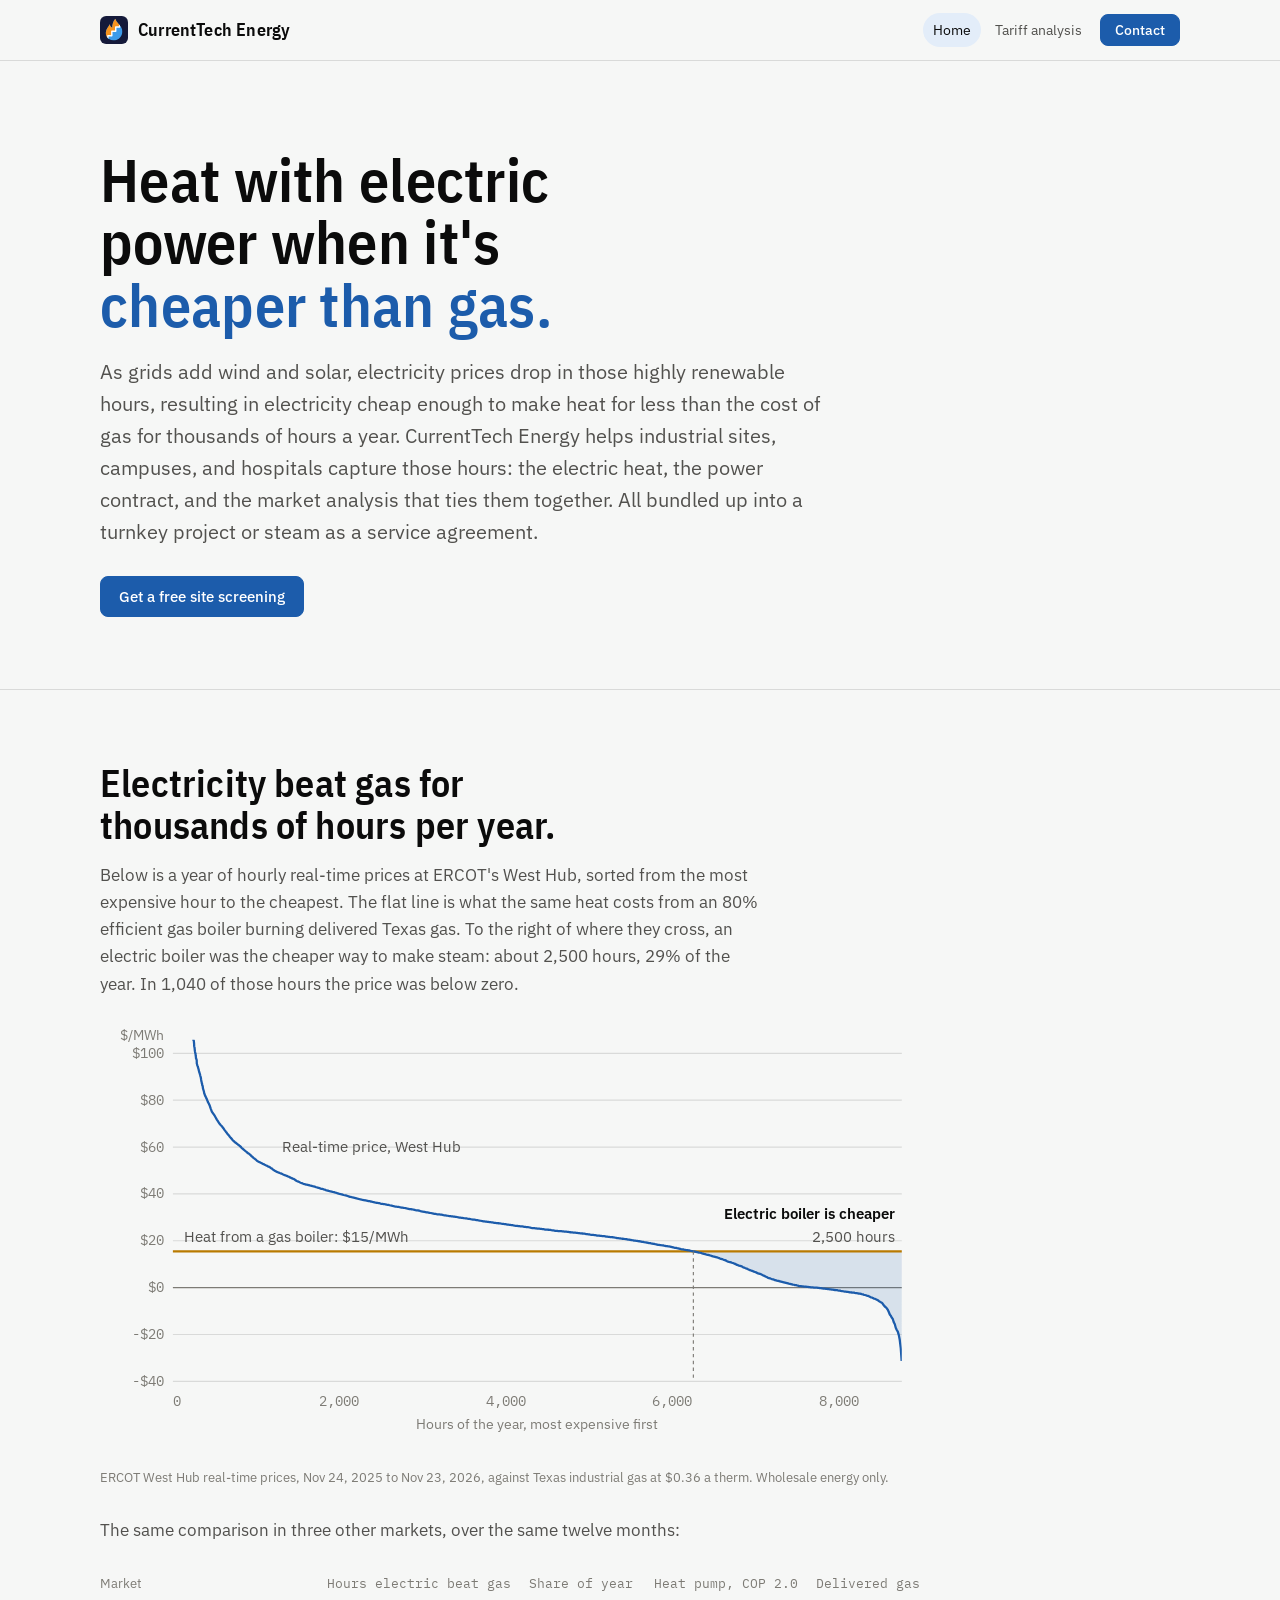
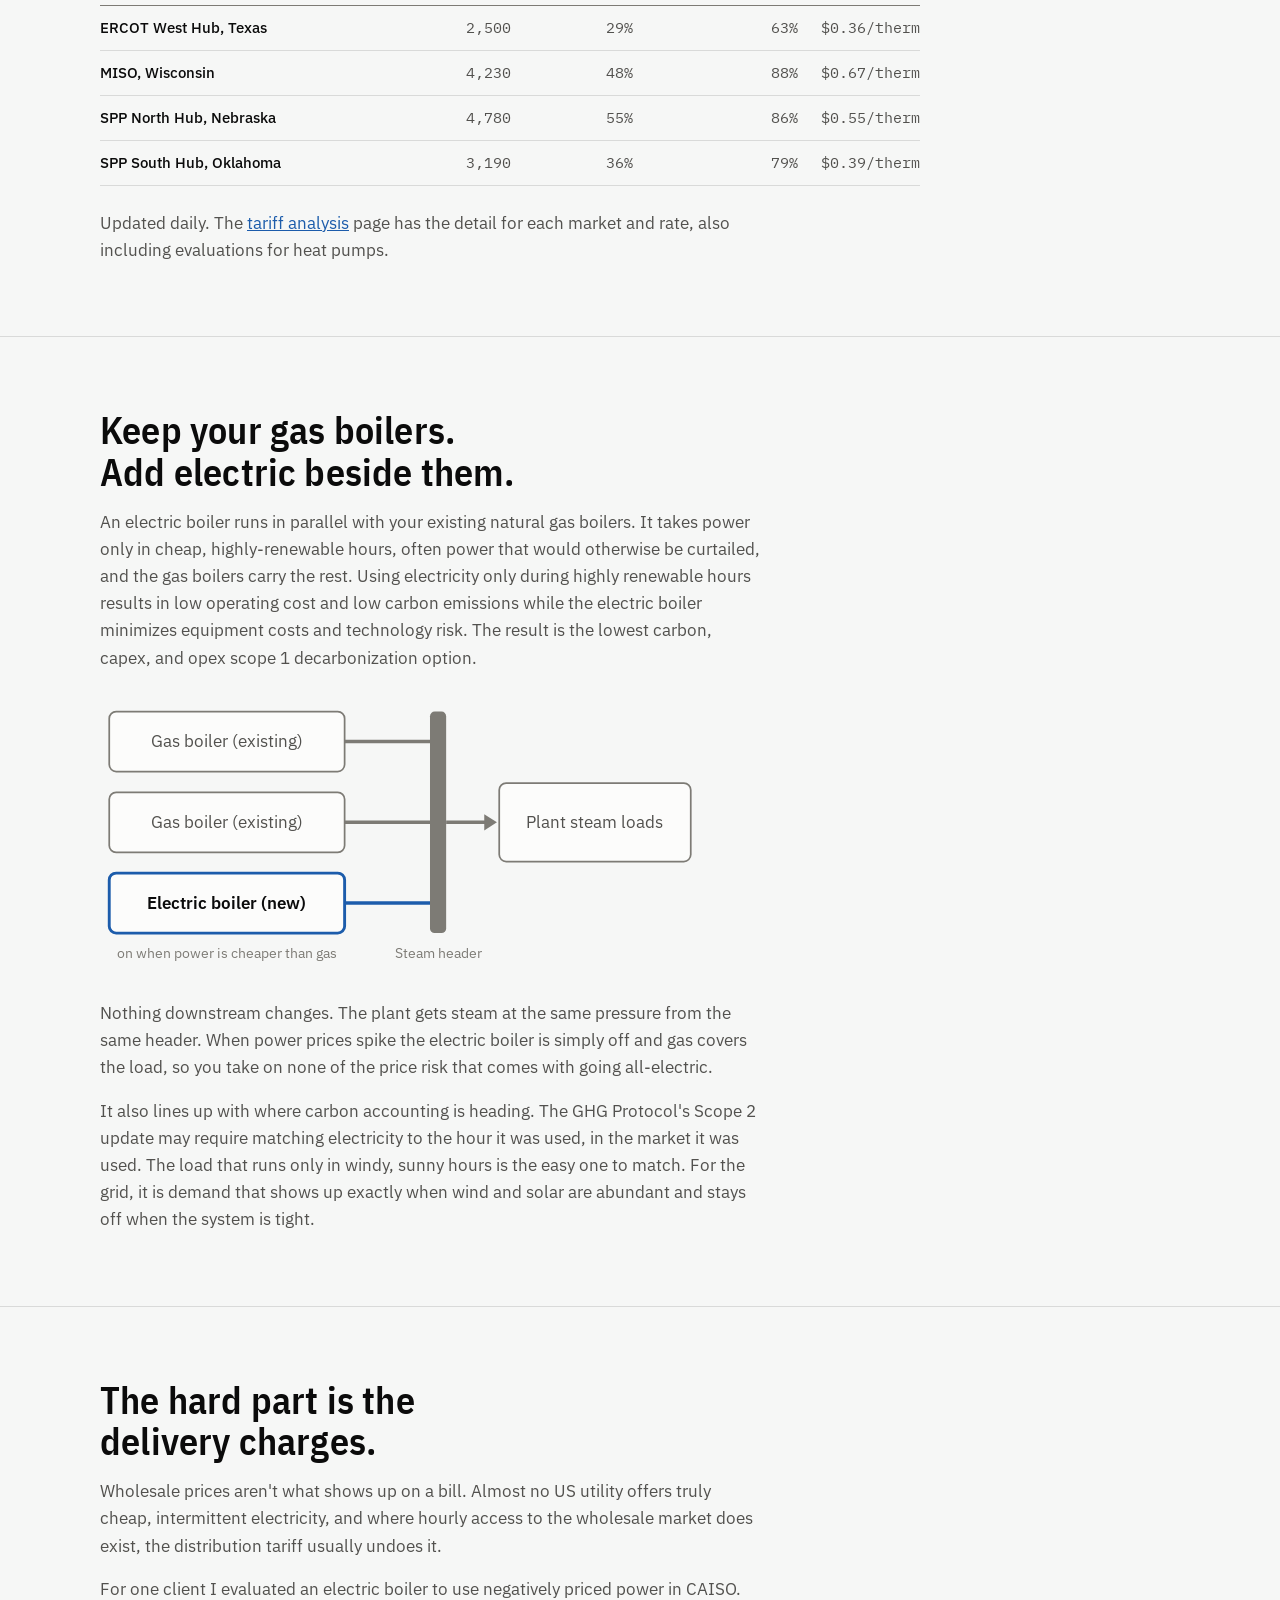
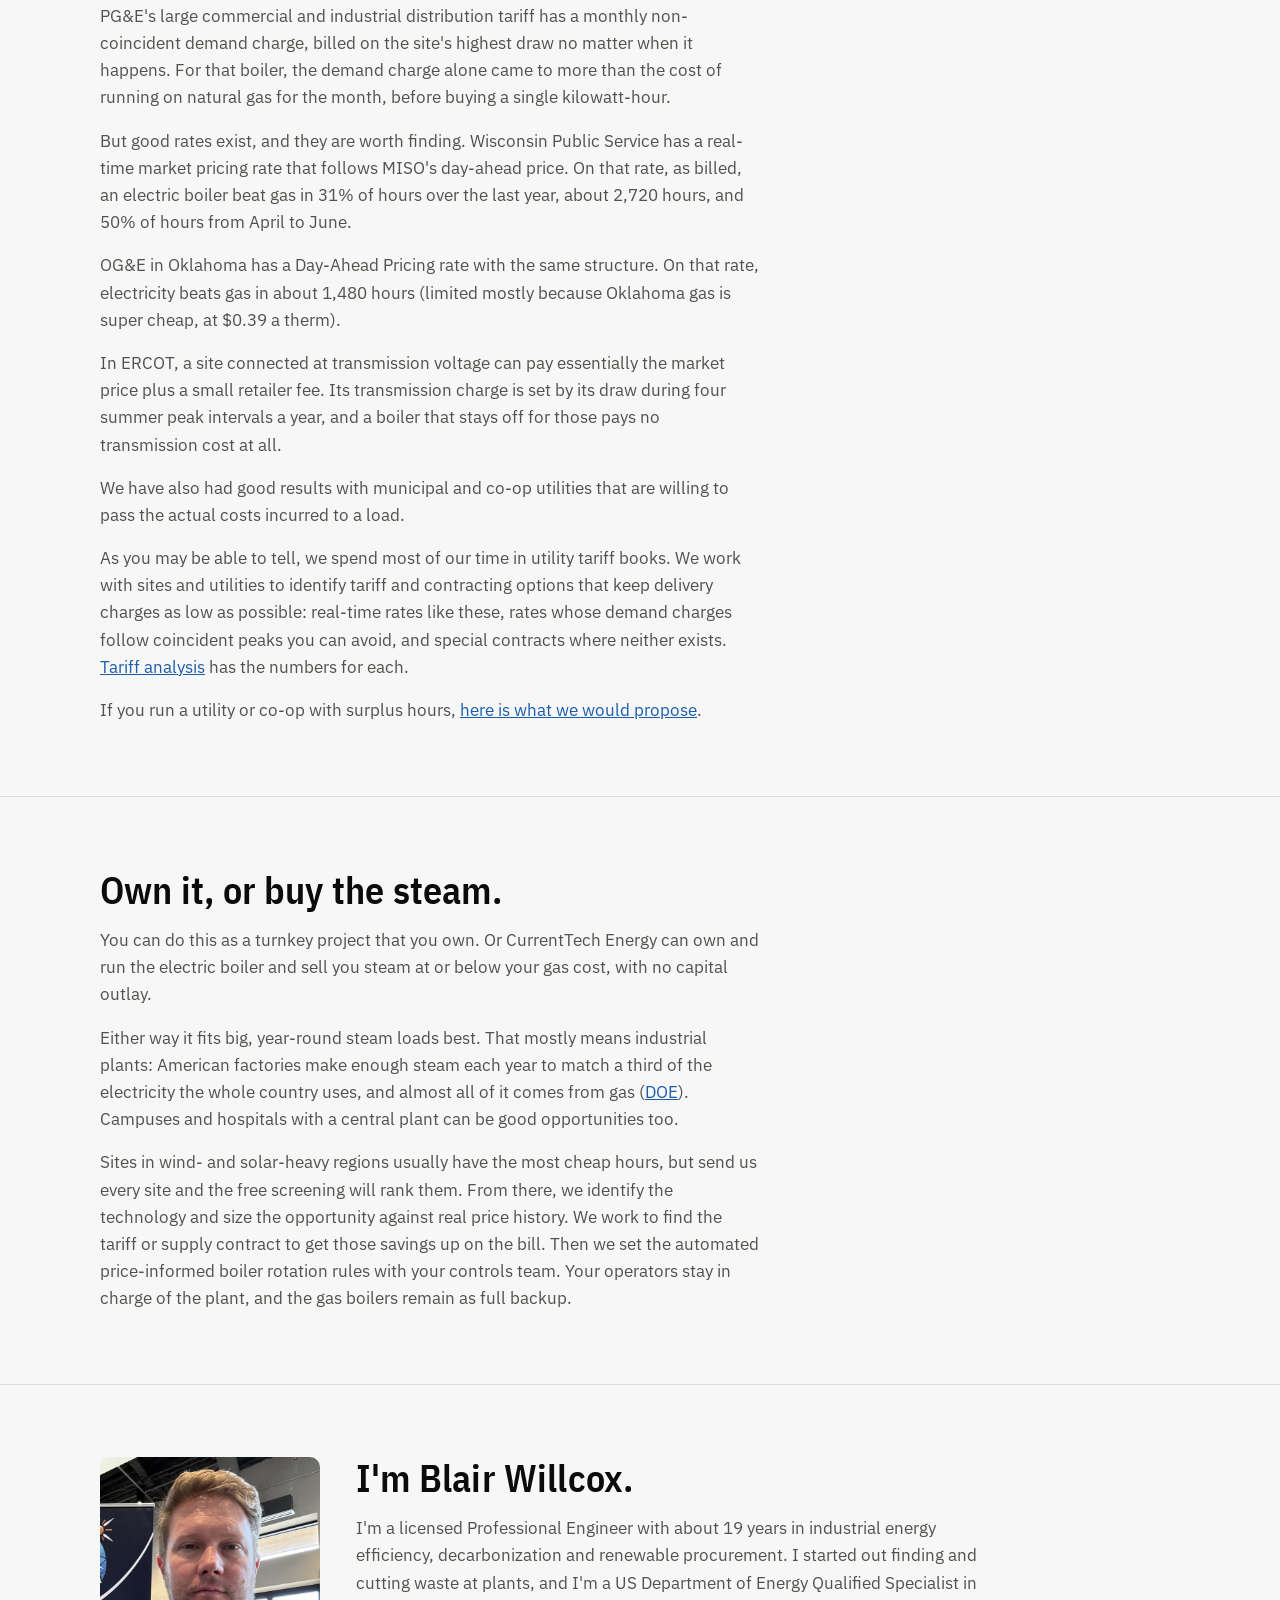
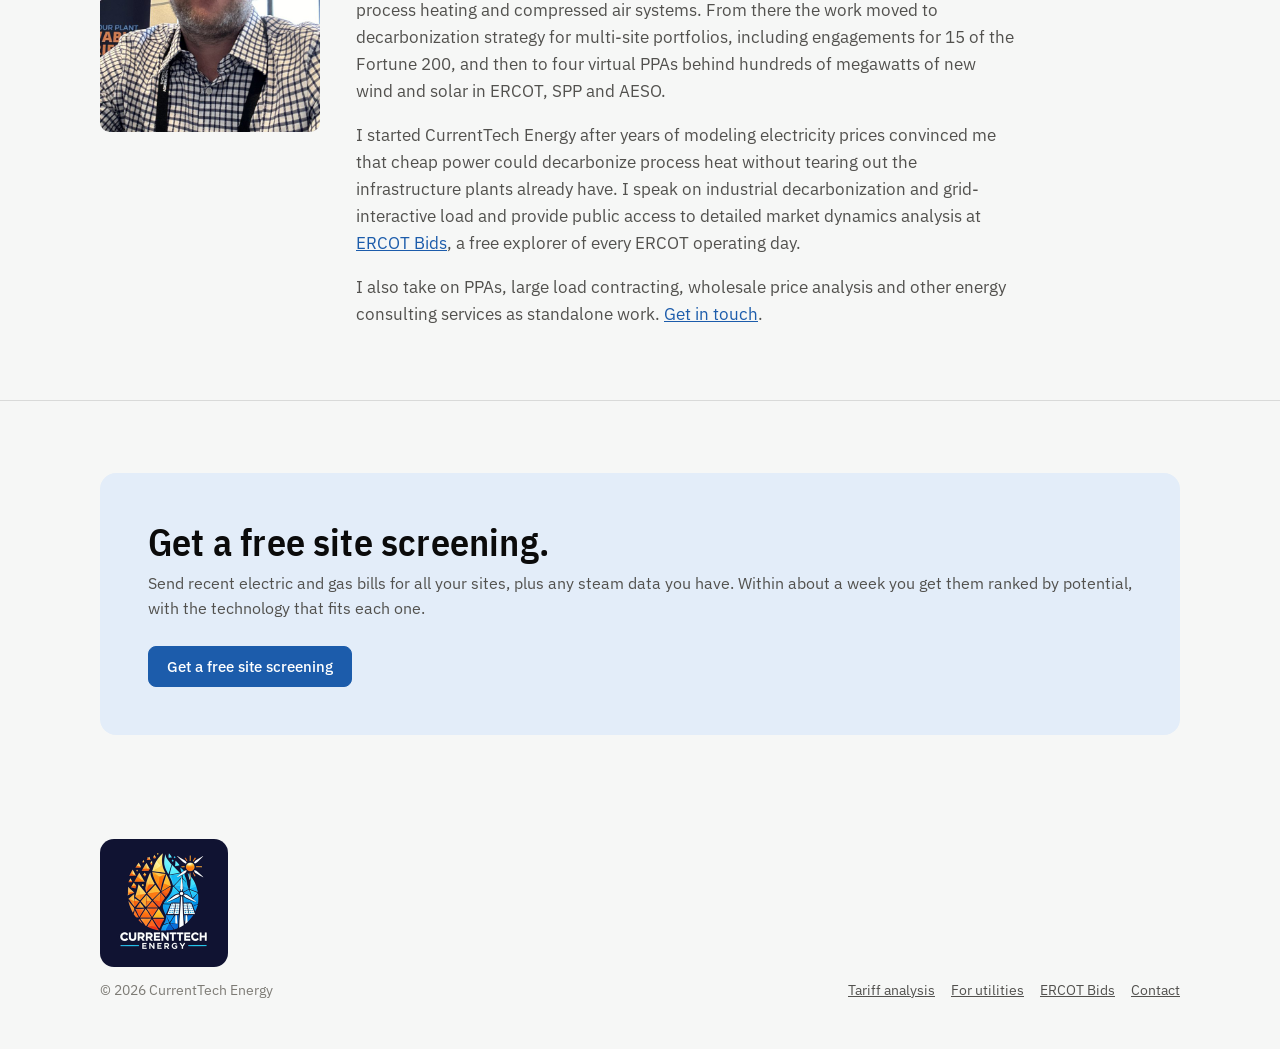
==== commit e417a3ef: "Update market prices and stats (2026-11-24)" ====
--- a/index.html
+++ b/index.html
@@ -85,20 +85,20 @@
 <text class="dc-tick" x="648.5" y="334" text-anchor="middle">8,000</text>
 <text class="dc-axis" x="384.0" y="354" text-anchor="middle">Hours of the year, most expensive first</text>
 <text class="dc-axis" x="56" y="12" text-anchor="end">$/MWh</text>
-<path class="dc-area" data-geom="dc.area" d="M521.1,197.9 L521.6,198.0 L522.5,198.1 L523.4,198.3 L524.3,198.5 L525.2,198.7 L526.0,198.9 L526.9,199.1 L527.8,199.3 L528.7,199.6 L529.5,199.8 L530.4,200.1 L531.3,200.3 L532.2,200.6 L533.0,200.9 L533.9,201.0 L534.8,201.2 L535.7,201.5 L536.5,201.7 L537.4,202.0 L538.3,202.3 L539.2,202.5 L540.1,202.7 L540.9,203.0 L541.8,203.3 L542.7,203.5 L543.6,203.8 L544.4,204.2 L545.3,204.4 L546.2,204.6 L547.1,205.0 L547.9,205.3 L548.8,205.6 L549.7,206.0 L550.6,206.5 L551.5,206.9 L552.3,207.0 L553.2,207.3 L554.1,207.6 L555.0,207.9 L555.8,208.1 L556.7,208.5 L557.6,208.9 L558.5,209.3 L559.3,209.8 L560.2,210.0 L561.1,210.4 L562.0,210.6 L562.8,210.8 L563.7,211.2 L564.6,211.8 L565.5,212.1 L566.4,212.5 L567.2,212.8 L568.1,213.1 L569.0,213.6 L569.9,214.0 L570.7,214.4 L571.6,214.7 L572.5,215.0 L573.4,215.3 L574.2,215.7 L575.1,215.9 L576.0,216.2 L576.9,216.7 L577.8,217.2 L578.6,217.4 L579.5,217.6 L580.4,218.0 L581.3,218.4 L582.1,218.9 L583.0,219.2 L583.9,219.7 L584.8,220.2 L585.6,220.4 L586.5,221.0 L587.4,221.3 L588.3,221.5 L589.2,221.9 L590.0,222.2 L590.9,222.4 L591.8,222.6 L592.7,223.0 L593.5,223.3 L594.4,223.6 L595.3,223.7 L596.2,223.9 L597.0,224.3 L597.9,224.5 L598.8,224.7 L599.7,224.9 L600.5,225.2 L601.4,225.4 L602.3,225.6 L603.2,225.8 L604.1,226.0 L604.9,226.2 L605.8,226.4 L606.7,226.6 L607.6,226.8 L608.4,227.0 L609.3,227.2 L610.2,227.5 L611.1,227.6 L611.9,227.8 L612.8,228.0 L613.7,228.3 L614.6,228.4 L615.5,228.5 L616.3,228.6 L617.2,228.7 L618.1,228.8 L619.0,228.9 L619.8,228.9 L620.7,229.0 L621.6,229.1 L622.5,229.2 L623.3,229.3 L624.2,229.4 L625.1,229.5 L626.0,229.6 L626.8,229.7 L627.7,229.7 L628.6,229.8 L629.5,229.8 L630.4,229.9 L631.2,230.0 L632.1,230.1 L633.0,230.2 L633.9,230.3 L634.7,230.5 L635.6,230.6 L636.5,230.7 L637.4,230.8 L638.2,230.9 L639.1,231.0 L640.0,231.1 L640.9,231.2 L641.8,231.3 L642.6,231.4 L643.5,231.5 L644.4,231.7 L645.3,231.8 L646.1,231.9 L647.0,232.0 L647.9,232.2 L648.8,232.3 L649.6,232.4 L650.5,232.6 L651.4,232.7 L652.3,232.9 L653.2,233.1 L654.0,233.2 L654.9,233.3 L655.8,233.4 L656.7,233.5 L657.5,233.6 L658.4,233.8 L659.3,233.9 L660.2,234.0 L661.0,234.2 L661.9,234.2 L662.8,234.4 L663.7,234.5 L664.5,234.6 L665.4,234.7 L666.3,234.9 L667.2,235.0 L668.1,235.2 L668.9,235.4 L669.8,235.6 L670.7,236.0 L671.6,236.2 L672.4,236.4 L673.3,236.7 L674.2,236.9 L675.1,237.3 L675.9,237.7 L676.8,238.2 L677.7,238.4 L678.6,238.8 L679.5,239.3 L680.3,239.5 L681.2,239.9 L682.1,240.3 L683.0,240.8 L683.8,241.4 L684.7,242.0 L685.6,242.6 L686.5,243.0 L687.3,243.9 L688.2,245.2 L689.1,246.3 L690.0,247.0 L690.8,247.9 L691.7,249.1 L692.6,251.1 L693.5,253.3 L694.4,254.5 L695.2,256.1 L696.1,257.3 L697.0,260.2 L697.9,261.9 L698.7,265.0 L699.6,266.9 L700.5,268.4 L701.4,271.4 L702.2,275.5 L703.1,282.9 L703.9,294.1 L704.0,197.9 Z"/>
+<path class="dc-area" data-geom="dc.area" d="M521.0,197.9 L521.6,198.0 L522.5,198.1 L523.4,198.3 L524.3,198.5 L525.2,198.7 L526.0,198.9 L526.9,199.1 L527.8,199.3 L528.7,199.6 L529.5,199.8 L530.4,200.1 L531.3,200.3 L532.2,200.6 L533.0,200.9 L533.9,201.0 L534.8,201.2 L535.7,201.5 L536.5,201.7 L537.4,202.0 L538.3,202.3 L539.2,202.5 L540.1,202.7 L540.9,203.0 L541.8,203.2 L542.7,203.5 L543.6,203.8 L544.4,204.2 L545.3,204.4 L546.2,204.6 L547.1,205.0 L547.9,205.3 L548.8,205.6 L549.7,206.0 L550.6,206.5 L551.5,206.9 L552.3,207.1 L553.2,207.3 L554.1,207.6 L555.0,207.9 L555.8,208.1 L556.7,208.5 L557.6,208.9 L558.5,209.3 L559.3,209.8 L560.2,210.0 L561.1,210.4 L562.0,210.6 L562.8,210.8 L563.7,211.2 L564.6,211.8 L565.5,212.1 L566.4,212.5 L567.2,212.8 L568.1,213.1 L569.0,213.6 L569.9,214.0 L570.7,214.4 L571.6,214.7 L572.5,215.0 L573.4,215.3 L574.2,215.7 L575.1,216.0 L576.0,216.3 L576.9,216.8 L577.8,217.2 L578.6,217.4 L579.5,217.7 L580.4,218.0 L581.3,218.5 L582.1,218.9 L583.0,219.2 L583.9,219.7 L584.8,220.2 L585.6,220.5 L586.5,221.1 L587.4,221.3 L588.3,221.5 L589.2,221.9 L590.0,222.2 L590.9,222.4 L591.8,222.7 L592.7,223.2 L593.5,223.3 L594.4,223.6 L595.3,223.8 L596.2,223.9 L597.0,224.3 L597.9,224.5 L598.8,224.7 L599.7,224.9 L600.5,225.2 L601.4,225.4 L602.3,225.6 L603.2,225.8 L604.1,226.0 L604.9,226.2 L605.8,226.4 L606.7,226.6 L607.6,226.8 L608.4,227.0 L609.3,227.2 L610.2,227.5 L611.1,227.6 L611.9,227.8 L612.8,228.0 L613.7,228.3 L614.6,228.4 L615.5,228.5 L616.3,228.6 L617.2,228.7 L618.1,228.8 L619.0,228.9 L619.8,228.9 L620.7,229.0 L621.6,229.1 L622.5,229.2 L623.3,229.3 L624.2,229.4 L625.1,229.5 L626.0,229.6 L626.8,229.7 L627.7,229.7 L628.6,229.8 L629.5,229.8 L630.4,229.9 L631.2,230.0 L632.1,230.1 L633.0,230.2 L633.9,230.3 L634.7,230.5 L635.6,230.6 L636.5,230.7 L637.4,230.8 L638.2,230.9 L639.1,231.0 L640.0,231.1 L640.9,231.2 L641.8,231.3 L642.6,231.4 L643.5,231.5 L644.4,231.7 L645.3,231.8 L646.1,231.9 L647.0,232.0 L647.9,232.2 L648.8,232.3 L649.6,232.4 L650.5,232.6 L651.4,232.7 L652.3,232.9 L653.2,233.1 L654.0,233.2 L654.9,233.3 L655.8,233.4 L656.7,233.5 L657.5,233.6 L658.4,233.8 L659.3,233.9 L660.2,234.0 L661.0,234.2 L661.9,234.2 L662.8,234.4 L663.7,234.5 L664.5,234.6 L665.4,234.7 L666.3,234.9 L667.2,235.0 L668.1,235.2 L668.9,235.4 L669.8,235.6 L670.7,236.0 L671.6,236.2 L672.4,236.4 L673.3,236.7 L674.2,236.9 L675.1,237.3 L675.9,237.7 L676.8,238.2 L677.7,238.4 L678.6,238.8 L679.5,239.3 L680.3,239.5 L681.2,239.9 L682.1,240.3 L683.0,240.8 L683.8,241.4 L684.7,242.0 L685.6,242.6 L686.5,243.0 L687.3,243.9 L688.2,245.2 L689.1,246.3 L690.0,247.0 L690.8,247.9 L691.7,249.1 L692.6,251.1 L693.5,253.3 L694.4,254.5 L695.2,256.1 L696.1,257.3 L697.0,260.2 L697.9,261.9 L698.7,265.0 L699.6,266.9 L700.5,268.4 L701.4,271.4 L702.2,275.5 L703.1,282.9 L703.9,294.1 L704.0,197.9 Z"/>
 <line class="dc-gas" data-geom="dc.gas" x1="64" x2="704" y1="197.9" y2="197.9"/>
 <clipPath id="dc-clip"><rect x="64" y="12" width="640" height="302"/></clipPath>
-<path class="dc-price" data-geom="dc.price" clip-path="url(#dc-clip)" d="M64.0,-593.1 L64.1,-593.1 L64.3,-593.1 L64.4,-593.1 L64.6,-593.1 L64.7,-593.1 L64.9,-593.1 L65.0,-593.1 L65.2,-593.1 L65.3,-593.1 L65.5,-593.1 L65.6,-593.1 L65.8,-589.5 L65.9,-564.4 L66.0,-542.0 L66.2,-503.9 L66.3,-460.5 L66.5,-448.3 L66.6,-434.0 L66.8,-426.0 L66.9,-392.0 L67.1,-380.7 L67.2,-367.5 L67.4,-359.2 L67.5,-353.5 L67.7,-338.1 L67.8,-328.5 L67.9,-325.9 L68.1,-317.5 L68.2,-314.4 L68.4,-304.2 L68.5,-283.4 L68.7,-270.8 L68.8,-263.5 L69.0,-253.8 L69.1,-244.1 L69.3,-236.0 L69.4,-234.6 L69.6,-233.8 L69.7,-230.4 L69.8,-227.7 L70.0,-217.7 L70.1,-209.0 L70.3,-204.1 L70.4,-192.5 L70.6,-188.0 L70.7,-177.7 L70.9,-172.1 L71.0,-164.8 L71.2,-163.5 L71.3,-158.9 L71.5,-152.6 L71.6,-150.3 L71.7,-140.8 L71.9,-135.5 L72.0,-130.6 L72.2,-128.4 L72.3,-127.7 L72.5,-122.9 L72.6,-117.8 L72.8,-115.5 L72.9,-114.4 L73.1,-110.1 L73.2,-109.3 L73.4,-107.9 L73.5,-105.6 L73.6,-100.2 L73.8,-98.4 L73.9,-97.2 L74.1,-91.9 L74.2,-89.0 L74.4,-88.4 L74.5,-84.4 L74.7,-84.2 L74.8,-81.0 L75.0,-80.0 L75.1,-77.2 L75.3,-76.3 L75.4,-73.8 L75.5,-72.6 L75.7,-71.6 L75.8,-62.7 L76.0,-61.0 L76.1,-60.3 L76.3,-55.5 L76.4,-54.5 L76.6,-53.7 L76.7,-51.6 L76.9,-51.0 L77.0,-47.8 L77.2,-46.3 L77.3,-45.0 L77.4,-43.4 L77.6,-42.1 L77.7,-38.5 L77.9,-34.4 L78.0,-32.0 L78.2,-29.5 L78.3,-27.6 L78.5,-26.6 L78.6,-25.6 L78.8,-24.0 L78.9,-23.8 L79.1,-22.7 L79.2,-20.6 L79.3,-18.2 L79.5,-15.8 L79.6,-13.9 L79.8,-13.4 L79.9,-11.7 L80.1,-9.0 L80.2,-5.0 L80.4,-4.3 L80.5,-3.7 L80.7,-2.5 L80.8,-0.4 L80.9,3.6 L81.1,5.6 L81.2,6.1 L81.4,6.8 L81.5,7.4 L81.7,7.8 L81.8,9.5 L82.0,11.7 L82.1,12.6 L82.3,12.7 L82.4,13.3 L82.6,15.2 L82.7,17.7 L82.8,18.4 L83.0,18.7 L83.1,19.8 L83.3,21.8 L83.4,22.5 L83.6,23.4 L83.7,24.0 L83.9,24.8 L84.0,25.9 L84.2,27.1 L84.3,28.4 L84.5,28.7 L84.6,29.0 L84.7,29.5 L84.9,29.9 L85.0,33.0 L85.2,33.5 L85.3,34.2 L85.5,34.7 L85.6,34.9 L85.8,35.6 L85.9,35.8 L86.1,36.4 L86.2,36.8 L86.4,37.6 L86.5,38.0 L86.6,38.1 L86.8,39.3 L86.9,39.5 L87.1,40.1 L87.2,40.9 L87.4,41.1 L87.5,41.4 L87.7,42.4 L87.8,42.5 L88.0,43.3 L88.1,43.9 L88.3,44.6 L88.4,44.7 L88.5,45.2 L88.7,46.4 L88.8,47.2 L89.0,48.3 L89.1,48.9 L89.3,49.4 L89.4,50.4 L89.6,50.6 L89.7,51.6 L89.9,52.3 L90.0,52.4 L90.2,52.9 L90.3,54.0 L90.4,54.8 L90.6,55.4 L90.7,55.7 L90.9,56.5 L91.0,56.7 L91.2,57.3 L91.3,57.8 L91.5,59.0 L91.6,59.2 L91.8,59.7 L91.9,60.2 L92.1,60.5 L92.2,61.0 L92.3,61.3 L92.5,61.5 L92.6,61.8 L92.8,61.8 L92.9,62.4 L93.1,62.9 L93.8,64.2 L94.7,66.6 L95.6,68.3 L96.4,70.1 L97.3,72.7 L98.2,75.1 L99.1,76.5 L99.9,77.7 L100.8,79.0 L101.7,80.6 L102.6,82.2 L103.5,83.6 L104.3,84.8 L105.2,86.1 L106.1,87.1 L107.0,88.0 L107.8,89.2 L108.7,90.3 L109.6,91.6 L110.5,92.8 L111.3,93.8 L112.2,95.1 L113.1,96.0 L114.0,97.2 L114.8,98.2 L115.7,99.1 L116.6,100.4 L117.5,101.1 L118.4,102.0 L119.2,102.5 L120.1,103.2 L121.0,104.0 L121.9,104.6 L122.7,105.4 L123.6,106.0 L124.5,107.2 L125.4,107.8 L126.2,108.5 L127.1,109.3 L128.0,110.1 L128.9,110.7 L129.8,111.6 L130.6,111.9 L131.5,112.8 L132.4,113.6 L133.3,114.5 L134.1,115.2 L135.0,116.0 L135.9,116.6 L136.8,117.3 L137.6,118.2 L138.5,118.7 L139.4,119.3 L140.3,119.6 L141.2,120.0 L142.0,120.5 L142.9,120.9 L143.8,121.3 L144.7,121.7 L145.5,122.2 L146.4,122.6 L147.3,123.2 L148.2,123.4 L149.0,123.9 L149.9,124.6 L150.8,125.0 L151.7,125.8 L152.5,126.4 L153.4,126.9 L154.3,127.4 L155.2,128.0 L156.1,128.3 L156.9,128.6 L157.8,129.0 L158.7,129.2 L159.6,129.6 L160.4,130.1 L161.3,130.5 L162.2,130.9 L163.1,131.2 L163.9,131.5 L164.8,131.9 L165.7,132.2 L166.6,132.8 L167.5,133.1 L168.3,133.5 L169.2,133.8 L170.1,134.3 L171.0,134.7 L171.8,135.3 L172.7,136.0 L173.6,136.3 L174.5,136.6 L175.3,137.1 L176.2,137.5 L177.1,137.9 L178.0,138.2 L178.8,138.5 L179.7,138.9 L180.6,139.1 L181.5,139.3 L182.4,139.4 L183.2,139.7 L184.1,139.9 L185.0,140.2 L185.9,140.4 L186.7,140.6 L187.6,140.9 L188.5,141.1 L189.4,141.3 L190.2,141.6 L191.1,141.9 L192.0,142.2 L192.9,142.3 L193.8,142.7 L194.6,142.9 L195.5,143.1 L196.4,143.2 L197.3,143.5 L198.1,144.0 L199.0,144.2 L199.9,144.5 L200.8,144.7 L201.6,145.0 L202.5,145.1 L203.4,145.4 L204.3,145.6 L205.2,145.8 L206.0,146.0 L206.9,146.2 L207.8,146.5 L208.7,146.8 L209.5,147.1 L210.4,147.4 L211.3,147.6 L212.2,147.8 L213.0,147.9 L213.9,148.3 L214.8,148.5 L215.7,148.7 L216.5,149.0 L217.4,149.2 L218.3,149.4 L219.2,149.8 L220.1,150.1 L220.9,150.2 L221.8,150.4 L222.7,150.6 L223.6,150.7 L224.4,151.0 L225.3,151.3 L226.2,151.5 L227.1,151.8 L227.9,152.0 L228.8,152.2 L229.7,152.4 L230.6,152.6 L231.5,152.7 L232.3,152.9 L233.2,153.1 L234.1,153.2 L235.0,153.4 L235.8,153.6 L236.7,153.8 L237.6,153.9 L238.5,154.2 L239.3,154.3 L240.2,154.5 L241.1,154.8 L242.0,154.9 L242.8,155.1 L243.7,155.3 L244.6,155.5 L245.5,155.6 L246.4,155.8 L247.2,156.0 L248.1,156.1 L249.0,156.3 L249.9,156.4 L250.7,156.5 L251.6,156.8 L252.5,156.9 L253.4,157.1 L254.2,157.2 L255.1,157.4 L256.0,157.6 L256.9,157.8 L257.8,158.1 L258.6,158.2 L259.5,158.5 L260.4,158.6 L261.3,158.7 L262.1,158.9 L263.0,159.0 L263.9,159.1 L264.8,159.2 L265.6,159.4 L266.5,159.5 L267.4,159.7 L268.3,159.9 L269.2,160.1 L270.0,160.2 L270.9,160.4 L271.8,160.6 L272.7,160.7 L273.5,160.9 L274.4,161.0 L275.3,161.1 L276.2,161.3 L277.0,161.5 L277.9,161.7 L278.8,161.8 L279.7,161.9 L280.5,162.1 L281.4,162.3 L282.3,162.6 L283.2,162.8 L284.1,163.0 L284.9,163.2 L285.8,163.3 L286.7,163.5 L287.6,163.6 L288.4,163.8 L289.3,164.0 L290.2,164.1 L291.1,164.3 L291.9,164.5 L292.8,164.7 L293.7,164.9 L294.6,165.0 L295.5,165.2 L296.3,165.3 L297.2,165.4 L298.1,165.5 L299.0,165.6 L299.8,165.7 L300.7,165.8 L301.6,166.1 L302.5,166.1 L303.3,166.3 L304.2,166.4 L305.1,166.5 L306.0,166.7 L306.8,166.8 L307.7,166.9 L308.6,167.1 L309.5,167.1 L310.4,167.3 L311.2,167.4 L312.1,167.5 L313.0,167.7 L313.9,167.8 L314.7,168.0 L315.6,168.1 L316.5,168.2 L317.4,168.4 L318.2,168.4 L319.1,168.6 L320.0,168.7 L320.9,168.9 L321.8,169.0 L322.6,169.1 L323.5,169.3 L324.4,169.4 L325.3,169.5 L326.1,169.6 L327.0,169.8 L327.9,169.9 L328.8,170.1 L329.6,170.2 L330.5,170.4 L331.4,170.5 L332.3,170.7 L333.2,170.7 L334.0,170.9 L334.9,171.1 L335.8,171.3 L336.7,171.4 L337.5,171.6 L338.4,171.6 L339.3,171.7 L340.2,171.8 L341.0,172.0 L341.9,172.1 L342.8,172.3 L343.7,172.4 L344.5,172.5 L345.4,172.6 L346.3,172.7 L347.2,172.9 L348.1,173.0 L348.9,173.1 L349.8,173.2 L350.7,173.2 L351.6,173.4 L352.4,173.5 L353.3,173.7 L354.2,173.8 L355.1,173.9 L355.9,174.0 L356.8,174.2 L357.7,174.4 L358.6,174.4 L359.5,174.5 L360.3,174.7 L361.2,174.8 L362.1,174.9 L363.0,175.0 L363.8,175.2 L364.7,175.3 L365.6,175.4 L366.5,175.5 L367.3,175.7 L368.2,175.8 L369.1,175.9 L370.0,175.9 L370.8,176.0 L371.7,176.1 L372.6,176.2 L373.5,176.4 L374.4,176.5 L375.2,176.6 L376.1,176.7 L377.0,176.8 L377.9,177.0 L378.7,177.2 L379.6,177.3 L380.5,177.4 L381.4,177.5 L382.2,177.6 L383.1,177.7 L384.0,177.8 L384.9,177.9 L385.8,178.0 L386.6,178.1 L387.5,178.1 L388.4,178.3 L389.3,178.4 L390.1,178.5 L391.0,178.6 L391.9,178.7 L392.8,178.8 L393.6,178.9 L394.5,179.0 L395.4,179.1 L396.3,179.2 L397.2,179.4 L398.0,179.5 L398.9,179.5 L399.8,179.7 L400.7,179.8 L401.5,179.9 L402.4,180.0 L403.3,180.1 L404.2,180.1 L405.0,180.2 L405.9,180.3 L406.8,180.3 L407.7,180.4 L408.5,180.5 L409.4,180.6 L410.3,180.7 L411.2,180.8 L412.1,180.9 L412.9,181.0 L413.8,181.1 L414.7,181.2 L415.6,181.4 L416.4,181.4 L417.3,181.5 L418.2,181.5 L419.1,181.7 L419.9,181.8 L420.8,181.8 L421.7,181.9 L422.6,182.1 L423.5,182.2 L424.3,182.3 L425.2,182.4 L426.1,182.4 L427.0,182.5 L427.8,182.7 L428.7,182.9 L429.6,182.9 L430.5,183.1 L431.3,183.2 L432.2,183.3 L433.1,183.5 L434.0,183.6 L434.8,183.6 L435.7,183.7 L436.6,183.8 L437.5,184.0 L438.4,184.1 L439.2,184.2 L440.1,184.3 L441.0,184.4 L441.9,184.4 L442.7,184.6 L443.6,184.6 L444.5,184.8 L445.4,184.9 L446.2,185.0 L447.1,185.1 L448.0,185.2 L448.9,185.3 L449.8,185.4 L450.6,185.5 L451.5,185.6 L452.4,185.8 L453.3,185.9 L454.1,186.1 L455.0,186.2 L455.9,186.3 L456.8,186.4 L457.6,186.5 L458.5,186.7 L459.4,186.8 L460.3,186.9 L461.2,187.0 L462.0,187.2 L462.9,187.3 L463.8,187.4 L464.7,187.6 L465.5,187.7 L466.4,187.8 L467.3,188.0 L468.2,188.1 L469.0,188.4 L469.9,188.4 L470.8,188.5 L471.7,188.7 L472.5,188.8 L473.4,188.9 L474.3,189.0 L475.2,189.2 L476.1,189.4 L476.9,189.5 L477.8,189.7 L478.7,189.8 L479.6,190.0 L480.4,190.2 L481.3,190.4 L482.2,190.5 L483.1,190.6 L483.9,190.9 L484.8,191.0 L485.7,191.2 L486.6,191.3 L487.5,191.6 L488.3,191.7 L489.2,191.9 L490.1,192.0 L491.0,192.2 L491.8,192.3 L492.7,192.4 L493.6,192.5 L494.5,192.7 L495.3,192.8 L496.2,193.0 L497.1,193.1 L498.0,193.2 L498.8,193.4 L499.7,193.5 L500.6,193.7 L501.5,193.9 L502.4,194.0 L503.2,194.2 L504.1,194.5 L505.0,194.7 L505.9,194.9 L506.7,195.0 L507.6,195.2 L508.5,195.5 L509.4,195.6 L510.2,195.8 L511.1,196.1 L512.0,196.2 L512.9,196.3 L513.8,196.5 L514.6,196.7 L515.5,196.8 L516.4,196.9 L517.3,197.1 L518.1,197.3 L519.0,197.5 L519.9,197.6 L520.8,197.8 L521.6,198.0 L522.5,198.1 L523.4,198.3 L524.3,198.5 L525.2,198.7 L526.0,198.9 L526.9,199.1 L527.8,199.3 L528.7,199.6 L529.5,199.8 L530.4,200.1 L531.3,200.3 L532.2,200.6 L533.0,200.9 L533.9,201.0 L534.8,201.2 L535.7,201.5 L536.5,201.7 L537.4,202.0 L538.3,202.3 L539.2,202.5 L540.1,202.7 L540.9,203.0 L541.8,203.3 L542.7,203.5 L543.6,203.8 L544.4,204.2 L545.3,204.4 L546.2,204.6 L547.1,205.0 L547.9,205.3 L548.8,205.6 L549.7,206.0 L550.6,206.5 L551.5,206.9 L552.3,207.0 L553.2,207.3 L554.1,207.6 L555.0,207.9 L555.8,208.1 L556.7,208.5 L557.6,208.9 L558.5,209.3 L559.3,209.8 L560.2,210.0 L561.1,210.4 L562.0,210.6 L562.8,210.8 L563.7,211.2 L564.6,211.8 L565.5,212.1 L566.4,212.5 L567.2,212.8 L568.1,213.1 L569.0,213.6 L569.9,214.0 L570.7,214.4 L571.6,214.7 L572.5,215.0 L573.4,215.3 L574.2,215.7 L575.1,215.9 L576.0,216.2 L576.9,216.7 L577.8,217.2 L578.6,217.4 L579.5,217.6 L580.4,218.0 L581.3,218.4 L582.1,218.9 L583.0,219.2 L583.9,219.7 L584.8,220.2 L585.6,220.4 L586.5,221.0 L587.4,221.3 L588.3,221.5 L589.2,221.9 L590.0,222.2 L590.9,222.4 L591.8,222.6 L592.7,223.0 L593.5,223.3 L594.4,223.6 L595.3,223.7 L596.2,223.9 L597.0,224.3 L597.9,224.5 L598.8,224.7 L599.7,224.9 L600.5,225.2 L601.4,225.4 L602.3,225.6 L603.2,225.8 L604.1,226.0 L604.9,226.2 L605.8,226.4 L606.7,226.6 L607.6,226.8 L608.4,227.0 L609.3,227.2 L610.2,227.5 L611.1,227.6 L611.9,227.8 L612.8,228.0 L613.7,228.3 L614.6,228.4 L615.5,228.5 L616.3,228.6 L617.2,228.7 L618.1,228.8 L619.0,228.9 L619.8,228.9 L620.7,229.0 L621.6,229.1 L622.5,229.2 L623.3,229.3 L624.2,229.4 L625.1,229.5 L626.0,229.6 L626.8,229.7 L627.7,229.7 L628.6,229.8 L629.5,229.8 L630.4,229.9 L631.2,230.0 L632.1,230.1 L633.0,230.2 L633.9,230.3 L634.7,230.5 L635.6,230.6 L636.5,230.7 L637.4,230.8 L638.2,230.9 L639.1,231.0 L640.0,231.1 L640.9,231.2 L641.8,231.3 L642.6,231.4 L643.5,231.5 L644.4,231.7 L645.3,231.8 L646.1,231.9 L647.0,232.0 L647.9,232.2 L648.8,232.3 L649.6,232.4 L650.5,232.6 L651.4,232.7 L652.3,232.9 L653.2,233.1 L654.0,233.2 L654.9,233.3 L655.8,233.4 L656.7,233.5 L657.5,233.6 L658.4,233.8 L659.3,233.9 L660.2,234.0 L661.0,234.2 L661.9,234.2 L662.8,234.4 L663.7,234.5 L664.5,234.6 L665.4,234.7 L666.3,234.9 L667.2,235.0 L668.1,235.2 L668.9,235.4 L669.8,235.6 L670.7,236.0 L671.6,236.2 L672.4,236.4 L673.3,236.7 L674.2,236.9 L675.1,237.3 L675.9,237.7 L676.8,238.2 L677.7,238.4 L678.6,238.8 L679.5,239.3 L680.3,239.5 L681.2,239.9 L682.1,240.3 L683.0,240.8 L683.8,241.4 L684.7,242.0 L685.6,242.6 L686.5,243.0 L687.3,243.9 L688.2,245.2 L689.1,246.3 L690.0,247.0 L690.8,247.9 L691.7,249.1 L692.6,251.1 L693.5,253.3 L694.4,254.5 L695.2,256.1 L696.1,257.3 L697.0,260.2 L697.9,261.9 L698.7,265.0 L699.6,266.9 L700.5,268.4 L701.4,271.4 L702.2,275.5 L703.1,282.9 L703.9,294.1"/>
-<line class="dc-cross" data-geom="dc.cross" x1="521.1" x2="521.1" y1="197.9" y2="312"/>
+<path class="dc-price" data-geom="dc.price" clip-path="url(#dc-clip)" d="M64.0,-593.1 L64.1,-593.1 L64.3,-593.1 L64.4,-593.1 L64.6,-593.1 L64.7,-593.1 L64.9,-593.1 L65.0,-593.1 L65.2,-593.1 L65.3,-593.1 L65.5,-593.1 L65.6,-593.1 L65.8,-589.5 L65.9,-564.4 L66.0,-542.0 L66.2,-503.9 L66.3,-460.5 L66.5,-448.3 L66.6,-434.0 L66.8,-426.0 L66.9,-392.0 L67.1,-380.7 L67.2,-367.5 L67.4,-359.2 L67.5,-353.5 L67.7,-338.1 L67.8,-328.5 L67.9,-325.9 L68.1,-317.5 L68.2,-314.4 L68.4,-304.2 L68.5,-283.4 L68.7,-270.8 L68.8,-263.5 L69.0,-253.8 L69.1,-244.1 L69.3,-236.0 L69.4,-234.6 L69.6,-233.8 L69.7,-230.4 L69.8,-227.7 L70.0,-217.7 L70.1,-209.0 L70.3,-204.1 L70.4,-192.5 L70.6,-188.0 L70.7,-177.7 L70.9,-172.1 L71.0,-164.8 L71.2,-163.5 L71.3,-158.9 L71.5,-152.6 L71.6,-150.3 L71.7,-140.8 L71.9,-135.5 L72.0,-130.6 L72.2,-128.4 L72.3,-127.7 L72.5,-122.9 L72.6,-117.8 L72.8,-115.5 L72.9,-114.4 L73.1,-110.1 L73.2,-109.3 L73.4,-107.9 L73.5,-105.6 L73.6,-100.2 L73.8,-98.4 L73.9,-97.2 L74.1,-91.9 L74.2,-89.0 L74.4,-88.4 L74.5,-84.4 L74.7,-84.2 L74.8,-81.0 L75.0,-80.0 L75.1,-77.2 L75.3,-76.3 L75.4,-73.8 L75.5,-72.6 L75.7,-71.6 L75.8,-62.7 L76.0,-61.0 L76.1,-60.3 L76.3,-55.5 L76.4,-54.5 L76.6,-53.7 L76.7,-51.6 L76.9,-51.0 L77.0,-47.8 L77.2,-46.3 L77.3,-45.0 L77.4,-43.4 L77.6,-42.1 L77.7,-38.5 L77.9,-34.4 L78.0,-32.0 L78.2,-29.5 L78.3,-27.6 L78.5,-26.6 L78.6,-25.6 L78.8,-24.0 L78.9,-23.8 L79.1,-22.7 L79.2,-20.6 L79.3,-18.2 L79.5,-15.8 L79.6,-13.9 L79.8,-13.4 L79.9,-11.7 L80.1,-9.0 L80.2,-5.0 L80.4,-4.3 L80.5,-3.7 L80.7,-2.5 L80.8,-0.4 L80.9,3.6 L81.1,5.6 L81.2,6.1 L81.4,6.8 L81.5,7.4 L81.7,7.8 L81.8,9.5 L82.0,11.7 L82.1,12.6 L82.3,12.7 L82.4,13.3 L82.6,15.2 L82.7,17.7 L82.8,18.4 L83.0,18.7 L83.1,19.8 L83.3,21.8 L83.4,22.5 L83.6,23.4 L83.7,24.0 L83.9,24.8 L84.0,25.9 L84.2,27.1 L84.3,28.4 L84.5,28.7 L84.6,29.0 L84.7,29.5 L84.9,29.9 L85.0,33.0 L85.2,33.5 L85.3,34.2 L85.5,34.7 L85.6,34.9 L85.8,35.6 L85.9,35.8 L86.1,36.4 L86.2,36.8 L86.4,37.6 L86.5,38.0 L86.6,38.1 L86.8,39.3 L86.9,39.5 L87.1,40.1 L87.2,40.9 L87.4,41.1 L87.5,41.4 L87.7,42.4 L87.8,42.5 L88.0,43.3 L88.1,43.9 L88.3,44.6 L88.4,44.7 L88.5,45.2 L88.7,46.4 L88.8,47.2 L89.0,48.3 L89.1,48.9 L89.3,49.4 L89.4,50.4 L89.6,50.6 L89.7,51.6 L89.9,52.3 L90.0,52.4 L90.2,52.9 L90.3,54.0 L90.4,54.8 L90.6,55.4 L90.7,55.7 L90.9,56.5 L91.0,56.7 L91.2,57.3 L91.3,57.8 L91.5,59.0 L91.6,59.2 L91.8,59.7 L91.9,60.2 L92.1,60.5 L92.2,61.0 L92.3,61.3 L92.5,61.5 L92.6,61.8 L92.8,61.8 L92.9,62.4 L93.1,62.9 L93.8,64.2 L94.7,66.6 L95.6,68.3 L96.4,70.1 L97.3,72.7 L98.2,75.1 L99.1,76.5 L99.9,77.7 L100.8,79.0 L101.7,80.6 L102.6,82.2 L103.5,83.6 L104.3,84.8 L105.2,86.1 L106.1,87.1 L107.0,88.0 L107.8,89.2 L108.7,90.3 L109.6,91.6 L110.5,92.8 L111.3,93.8 L112.2,95.1 L113.1,96.0 L114.0,97.2 L114.8,98.2 L115.7,99.1 L116.6,100.4 L117.5,101.1 L118.4,102.0 L119.2,102.5 L120.1,103.2 L121.0,104.0 L121.9,104.6 L122.7,105.4 L123.6,106.0 L124.5,107.2 L125.4,107.8 L126.2,108.5 L127.1,109.3 L128.0,110.1 L128.9,110.7 L129.8,111.6 L130.6,111.9 L131.5,112.8 L132.4,113.6 L133.3,114.5 L134.1,115.2 L135.0,116.0 L135.9,116.6 L136.8,117.3 L137.6,118.2 L138.5,118.8 L139.4,119.3 L140.3,119.6 L141.2,120.1 L142.0,120.5 L142.9,121.0 L143.8,121.3 L144.7,121.8 L145.5,122.2 L146.4,122.6 L147.3,123.2 L148.2,123.5 L149.0,123.9 L149.9,124.6 L150.8,125.1 L151.7,125.9 L152.5,126.5 L153.4,127.0 L154.3,127.5 L155.2,128.1 L156.1,128.4 L156.9,128.7 L157.8,129.1 L158.7,129.4 L159.6,129.8 L160.4,130.2 L161.3,130.6 L162.2,131.0 L163.1,131.3 L163.9,131.6 L164.8,132.0 L165.7,132.3 L166.6,132.9 L167.5,133.2 L168.3,133.6 L169.2,134.0 L170.1,134.3 L171.0,134.8 L171.8,135.5 L172.7,136.1 L173.6,136.4 L174.5,136.8 L175.3,137.2 L176.2,137.6 L177.1,137.9 L178.0,138.3 L178.8,138.6 L179.7,138.9 L180.6,139.2 L181.5,139.3 L182.4,139.5 L183.2,139.7 L184.1,140.0 L185.0,140.2 L185.9,140.4 L186.7,140.7 L187.6,140.9 L188.5,141.1 L189.4,141.4 L190.2,141.6 L191.1,142.0 L192.0,142.2 L192.9,142.4 L193.8,142.8 L194.6,143.0 L195.5,143.1 L196.4,143.4 L197.3,143.6 L198.1,144.1 L199.0,144.3 L199.9,144.5 L200.8,144.8 L201.6,145.0 L202.5,145.3 L203.4,145.5 L204.3,145.7 L205.2,145.8 L206.0,146.1 L206.9,146.3 L207.8,146.6 L208.7,146.9 L209.5,147.2 L210.4,147.4 L211.3,147.7 L212.2,147.8 L213.0,148.1 L213.9,148.4 L214.8,148.6 L215.7,148.8 L216.5,149.0 L217.4,149.3 L218.3,149.6 L219.2,150.0 L220.1,150.1 L220.9,150.3 L221.8,150.5 L222.7,150.7 L223.6,150.9 L224.4,151.1 L225.3,151.4 L226.2,151.6 L227.1,151.9 L227.9,152.1 L228.8,152.3 L229.7,152.5 L230.6,152.6 L231.5,152.8 L232.3,153.0 L233.2,153.1 L234.1,153.3 L235.0,153.5 L235.8,153.7 L236.7,153.8 L237.6,154.1 L238.5,154.2 L239.3,154.4 L240.2,154.6 L241.1,154.9 L242.0,155.0 L242.8,155.3 L243.7,155.4 L244.6,155.5 L245.5,155.6 L246.4,155.9 L247.2,156.1 L248.1,156.2 L249.0,156.3 L249.9,156.5 L250.7,156.6 L251.6,156.9 L252.5,157.0 L253.4,157.1 L254.2,157.4 L255.1,157.6 L256.0,157.7 L256.9,158.0 L257.8,158.2 L258.6,158.4 L259.5,158.6 L260.4,158.7 L261.3,158.9 L262.1,158.9 L263.0,159.1 L263.9,159.2 L264.8,159.4 L265.6,159.5 L266.5,159.6 L267.4,159.8 L268.3,160.0 L269.2,160.2 L270.0,160.3 L270.9,160.5 L271.8,160.7 L272.7,160.8 L273.5,160.9 L274.4,161.1 L275.3,161.2 L276.2,161.4 L277.0,161.6 L277.9,161.8 L278.8,161.9 L279.7,162.0 L280.5,162.2 L281.4,162.5 L282.3,162.7 L283.2,162.9 L284.1,163.1 L284.9,163.2 L285.8,163.4 L286.7,163.6 L287.6,163.7 L288.4,163.8 L289.3,164.0 L290.2,164.2 L291.1,164.4 L291.9,164.5 L292.8,164.7 L293.7,164.9 L294.6,165.0 L295.5,165.2 L296.3,165.3 L297.2,165.4 L298.1,165.5 L299.0,165.6 L299.8,165.7 L300.7,165.9 L301.6,166.1 L302.5,166.2 L303.3,166.3 L304.2,166.4 L305.1,166.6 L306.0,166.8 L306.8,166.9 L307.7,167.0 L308.6,167.1 L309.5,167.2 L310.4,167.3 L311.2,167.4 L312.1,167.6 L313.0,167.7 L313.9,167.9 L314.7,168.0 L315.6,168.2 L316.5,168.3 L317.4,168.4 L318.2,168.5 L319.1,168.6 L320.0,168.8 L320.9,169.0 L321.8,169.0 L322.6,169.2 L323.5,169.3 L324.4,169.4 L325.3,169.5 L326.1,169.7 L327.0,169.9 L327.9,170.0 L328.8,170.1 L329.6,170.2 L330.5,170.4 L331.4,170.5 L332.3,170.7 L333.2,170.8 L334.0,171.0 L334.9,171.2 L335.8,171.3 L336.7,171.5 L337.5,171.6 L338.4,171.7 L339.3,171.7 L340.2,171.9 L341.0,172.0 L341.9,172.2 L342.8,172.3 L343.7,172.4 L344.5,172.5 L345.4,172.6 L346.3,172.8 L347.2,172.9 L348.1,173.0 L348.9,173.1 L349.8,173.2 L350.7,173.3 L351.6,173.4 L352.4,173.6 L353.3,173.7 L354.2,173.8 L355.1,173.9 L355.9,174.0 L356.8,174.2 L357.7,174.4 L358.6,174.5 L359.5,174.6 L360.3,174.7 L361.2,174.8 L362.1,174.9 L363.0,175.1 L363.8,175.2 L364.7,175.4 L365.6,175.5 L366.5,175.5 L367.3,175.7 L368.2,175.8 L369.1,175.9 L370.0,175.9 L370.8,176.0 L371.7,176.1 L372.6,176.3 L373.5,176.4 L374.4,176.5 L375.2,176.6 L376.1,176.7 L377.0,176.9 L377.9,177.0 L378.7,177.2 L379.6,177.4 L380.5,177.4 L381.4,177.5 L382.2,177.6 L383.1,177.7 L384.0,177.9 L384.9,178.0 L385.8,178.0 L386.6,178.1 L387.5,178.2 L388.4,178.3 L389.3,178.4 L390.1,178.5 L391.0,178.7 L391.9,178.7 L392.8,178.8 L393.6,178.9 L394.5,179.0 L395.4,179.1 L396.3,179.3 L397.2,179.4 L398.0,179.5 L398.9,179.6 L399.8,179.8 L400.7,179.8 L401.5,179.9 L402.4,180.1 L403.3,180.1 L404.2,180.2 L405.0,180.2 L405.9,180.3 L406.8,180.4 L407.7,180.5 L408.5,180.6 L409.4,180.6 L410.3,180.7 L411.2,180.8 L412.1,181.0 L412.9,181.1 L413.8,181.2 L414.7,181.3 L415.6,181.4 L416.4,181.5 L417.3,181.5 L418.2,181.6 L419.1,181.7 L419.9,181.8 L420.8,181.9 L421.7,182.0 L422.6,182.1 L423.5,182.2 L424.3,182.3 L425.2,182.4 L426.1,182.5 L427.0,182.7 L427.8,182.8 L428.7,182.9 L429.6,183.0 L430.5,183.2 L431.3,183.3 L432.2,183.4 L433.1,183.5 L434.0,183.6 L434.8,183.7 L435.7,183.8 L436.6,184.0 L437.5,184.1 L438.4,184.1 L439.2,184.3 L440.1,184.3 L441.0,184.4 L441.9,184.5 L442.7,184.6 L443.6,184.7 L444.5,184.9 L445.4,185.0 L446.2,185.1 L447.1,185.2 L448.0,185.3 L448.9,185.4 L449.8,185.4 L450.6,185.6 L451.5,185.7 L452.4,185.9 L453.3,186.0 L454.1,186.2 L455.0,186.3 L455.9,186.4 L456.8,186.5 L457.6,186.6 L458.5,186.8 L459.4,186.8 L460.3,187.0 L461.2,187.1 L462.0,187.2 L462.9,187.4 L463.8,187.6 L464.7,187.6 L465.5,187.8 L466.4,187.9 L467.3,188.1 L468.2,188.2 L469.0,188.4 L469.9,188.5 L470.8,188.6 L471.7,188.7 L472.5,188.9 L473.4,189.0 L474.3,189.1 L475.2,189.3 L476.1,189.5 L476.9,189.6 L477.8,189.8 L478.7,189.9 L479.6,190.1 L480.4,190.2 L481.3,190.4 L482.2,190.6 L483.1,190.7 L483.9,190.9 L484.8,191.1 L485.7,191.2 L486.6,191.4 L487.5,191.6 L488.3,191.7 L489.2,191.9 L490.1,192.1 L491.0,192.2 L491.8,192.3 L492.7,192.5 L493.6,192.6 L494.5,192.7 L495.3,192.9 L496.2,193.0 L497.1,193.2 L498.0,193.3 L498.8,193.4 L499.7,193.6 L500.6,193.7 L501.5,193.9 L502.4,194.1 L503.2,194.3 L504.1,194.6 L505.0,194.8 L505.9,194.9 L506.7,195.1 L507.6,195.3 L508.5,195.5 L509.4,195.7 L510.2,195.9 L511.1,196.1 L512.0,196.2 L512.9,196.4 L513.8,196.5 L514.6,196.7 L515.5,196.8 L516.4,196.9 L517.3,197.1 L518.1,197.3 L519.0,197.5 L519.9,197.6 L520.8,197.8 L521.6,198.0 L522.5,198.1 L523.4,198.3 L524.3,198.5 L525.2,198.7 L526.0,198.9 L526.9,199.1 L527.8,199.3 L528.7,199.6 L529.5,199.8 L530.4,200.1 L531.3,200.3 L532.2,200.6 L533.0,200.9 L533.9,201.0 L534.8,201.2 L535.7,201.5 L536.5,201.7 L537.4,202.0 L538.3,202.3 L539.2,202.5 L540.1,202.7 L540.9,203.0 L541.8,203.2 L542.7,203.5 L543.6,203.8 L544.4,204.2 L545.3,204.4 L546.2,204.6 L547.1,205.0 L547.9,205.3 L548.8,205.6 L549.7,206.0 L550.6,206.5 L551.5,206.9 L552.3,207.1 L553.2,207.3 L554.1,207.6 L555.0,207.9 L555.8,208.1 L556.7,208.5 L557.6,208.9 L558.5,209.3 L559.3,209.8 L560.2,210.0 L561.1,210.4 L562.0,210.6 L562.8,210.8 L563.7,211.2 L564.6,211.8 L565.5,212.1 L566.4,212.5 L567.2,212.8 L568.1,213.1 L569.0,213.6 L569.9,214.0 L570.7,214.4 L571.6,214.7 L572.5,215.0 L573.4,215.3 L574.2,215.7 L575.1,216.0 L576.0,216.3 L576.9,216.8 L577.8,217.2 L578.6,217.4 L579.5,217.7 L580.4,218.0 L581.3,218.5 L582.1,218.9 L583.0,219.2 L583.9,219.7 L584.8,220.2 L585.6,220.5 L586.5,221.1 L587.4,221.3 L588.3,221.5 L589.2,221.9 L590.0,222.2 L590.9,222.4 L591.8,222.7 L592.7,223.2 L593.5,223.3 L594.4,223.6 L595.3,223.8 L596.2,223.9 L597.0,224.3 L597.9,224.5 L598.8,224.7 L599.7,224.9 L600.5,225.2 L601.4,225.4 L602.3,225.6 L603.2,225.8 L604.1,226.0 L604.9,226.2 L605.8,226.4 L606.7,226.6 L607.6,226.8 L608.4,227.0 L609.3,227.2 L610.2,227.5 L611.1,227.6 L611.9,227.8 L612.8,228.0 L613.7,228.3 L614.6,228.4 L615.5,228.5 L616.3,228.6 L617.2,228.7 L618.1,228.8 L619.0,228.9 L619.8,228.9 L620.7,229.0 L621.6,229.1 L622.5,229.2 L623.3,229.3 L624.2,229.4 L625.1,229.5 L626.0,229.6 L626.8,229.7 L627.7,229.7 L628.6,229.8 L629.5,229.8 L630.4,229.9 L631.2,230.0 L632.1,230.1 L633.0,230.2 L633.9,230.3 L634.7,230.5 L635.6,230.6 L636.5,230.7 L637.4,230.8 L638.2,230.9 L639.1,231.0 L640.0,231.1 L640.9,231.2 L641.8,231.3 L642.6,231.4 L643.5,231.5 L644.4,231.7 L645.3,231.8 L646.1,231.9 L647.0,232.0 L647.9,232.2 L648.8,232.3 L649.6,232.4 L650.5,232.6 L651.4,232.7 L652.3,232.9 L653.2,233.1 L654.0,233.2 L654.9,233.3 L655.8,233.4 L656.7,233.5 L657.5,233.6 L658.4,233.8 L659.3,233.9 L660.2,234.0 L661.0,234.2 L661.9,234.2 L662.8,234.4 L663.7,234.5 L664.5,234.6 L665.4,234.7 L666.3,234.9 L667.2,235.0 L668.1,235.2 L668.9,235.4 L669.8,235.6 L670.7,236.0 L671.6,236.2 L672.4,236.4 L673.3,236.7 L674.2,236.9 L675.1,237.3 L675.9,237.7 L676.8,238.2 L677.7,238.4 L678.6,238.8 L679.5,239.3 L680.3,239.5 L681.2,239.9 L682.1,240.3 L683.0,240.8 L683.8,241.4 L684.7,242.0 L685.6,242.6 L686.5,243.0 L687.3,243.9 L688.2,245.2 L689.1,246.3 L690.0,247.0 L690.8,247.9 L691.7,249.1 L692.6,251.1 L693.5,253.3 L694.4,254.5 L695.2,256.1 L696.1,257.3 L697.0,260.2 L697.9,261.9 L698.7,265.0 L699.6,266.9 L700.5,268.4 L701.4,271.4 L702.2,275.5 L703.1,282.9 L703.9,294.1"/>
+<line class="dc-cross" data-geom="dc.cross" x1="521.0" x2="521.0" y1="197.9" y2="312"/>
 <text class="dc-label dc-opt" data-geom="dc.gas_label" x="74" y="189.9">Heat from a gas boiler: $<tspan data-stat="ercot_west.breakeven_eb">15</tspan>/MWh</text>
-<text class="dc-label dc-opt" data-geom="dc.price_label" x="160" y="110.9">Real-time price, West Hub</text>
+<text class="dc-label dc-opt" data-geom="dc.price_label" x="160" y="111.0">Real-time price, West Hub</text>
 <text class="dc-label dc-strong dc-l1" data-geom="dc.eb_label" x="698" y="169.9" text-anchor="end">Electric boiler is cheaper</text>
 <text class="dc-label" data-geom="dc.eb_hours" x="698" y="189.9" text-anchor="end"><tspan data-stat="ercot_west.eb_hours">2,500</tspan> hours</text>
 <g id="dc-hover" visibility="hidden"><line class="dc-hair" id="dc-hair" y1="24" y2="312"/><circle class="dc-dot" id="dc-dot" r="4.5"/></g>
 <rect id="dc-hit" x="64" y="24" width="640" height="288" fill="transparent"/>
 </svg>
         <p class="chart-tip" id="dc-tip" role="status" aria-live="off"></p>
-        <figcaption>ERCOT West Hub real-time prices, <span data-stat="site.ercot_period">Nov 23, 2025 to Nov 22, 2026</span>, against Texas industrial gas at $<span data-stat="ercot_west.gas_usd_therm">0.36</span> a therm. Wholesale energy only.</figcaption>
+        <figcaption>ERCOT West Hub real-time prices, <span data-stat="site.ercot_period">Nov 24, 2025 to Nov 23, 2026</span>, against Texas industrial gas at $<span data-stat="ercot_west.gas_usd_therm">0.36</span> a therm. Wholesale energy only.</figcaption>
       </figure>
       <div class="prose">
         <p>The same comparison in three other markets, over the same twelve months:</p>
@@ -198,7 +198,7 @@
   </section>
 </main>
 <script>
-(function(){var d={"n":8760,"step":24,"L":64,"R":16,"T":24,"B":48,"W":720,"H":360,"ymin":-40,"ymax":100,"be":15.47,"p":[1349.4,398.2,283.5,226.4,191.8,167.8,152.7,138.7,127.2,118.2,108.1,101.0,95.6,92.6,89.7,85.4,82.3,80.4,78.5,76.3,74.5,73.2,71.7,70.5,69.3,68.3,67.1,66.1,65.0,63.9,62.9,62.1,61.5,60.8,60.2,59.2,58.5,57.9,57.2,56.4,55.7,55.0,54.2,53.7,53.3,52.9,52.5,52.1,51.7,51.1,50.5,50.0,49.4,49.1,48.9,48.4,48.0,47.7,47.4,47.0,46.6,46.2,45.5,45.2,44.9,44.5,44.1,44.0,43.8,43.5,43.3,43.1,42.8,42.5,42.3,42.1,41.9,41.5,41.3,41.1,40.9,40.7,40.4,40.2,39.9,39.8,39.5,39.3,39.0,38.7,38.5,38.4,38.1,37.9,37.7,37.5,37.3,37.2,37.0,36.8,36.6,36.4,36.3,36.1,36.0,35.8,35.6,35.5,35.3,35.1,35.0,34.7,34.6,34.4,34.3,34.2,34.0,33.9,33.7,33.5,33.4,33.3,33.1,33.0,32.8,32.5,32.3,32.2,32.0,31.9,31.7,31.5,31.4,31.3,31.2,31.1,30.9,30.8,30.6,30.5,30.4,30.3,30.2,30.0,29.9,29.8,29.7,29.5,29.4,29.3,29.1,29.0,28.8,28.7,28.6,28.4,28.3,28.2,28.1,27.9,27.8,27.7,27.6,27.5,27.4,27.2,27.1,27.0,26.9,26.8,26.6,26.5,26.4,26.3,26.2,26.1,26.0,25.9,25.8,25.6,25.5,25.4,25.3,25.2,25.1,25.0,24.9,24.8,24.7,24.6,24.5,24.4,24.3,24.2,24.1,24.0,24.0,23.9,23.8,23.7,23.6,23.5,23.4,23.3,23.2,23.1,23.0,22.9,22.8,22.7,22.6,22.4,22.4,22.2,22.1,22.1,21.9,21.8,21.7,21.6,21.5,21.4,21.3,21.1,21.1,20.9,20.8,20.7,20.6,20.4,20.3,20.1,20.0,19.9,19.8,19.6,19.5,19.3,19.1,19.0,18.8,18.7,18.5,18.3,18.2,18.1,17.9,17.8,17.6,17.5,17.4,17.1,16.9,16.8,16.6,16.4,16.2,16.1,15.9,15.8,15.6,15.4,15.3,15.1,14.9,14.7,14.4,14.1,14.0,13.7,13.5,13.2,13.0,12.8,12.4,12.2,11.8,11.5,11.1,10.9,10.6,10.3,9.9,9.6,9.3,9.0,8.6,8.2,7.8,7.5,7.2,6.8,6.5,6.1,5.9,5.5,5.1,4.6,4.3,4.0,3.7,3.5,3.1,2.9,2.6,2.4,2.2,2.0,1.8,1.6,1.4,1.2,1.0,0.8,0.7,0.5,0.5,0.4,0.3,0.2,0.1,0.0,0.0,-0.1,-0.2,-0.3,-0.4,-0.5,-0.6,-0.7,-0.8,-1.0,-1.1,-1.2,-1.3,-1.5,-1.6,-1.7,-1.8,-2.0,-2.1,-2.2,-2.3,-2.4,-2.6,-2.8,-3.1,-3.2,-3.5,-3.9,-4.2,-4.7,-4.9,-5.4,-6.0,-6.5,-7.5,-8.4,-9.4,-11.4,-12.8,-14.8,-17.1,-18.8,-22.3]},svg=document.getElementById('dc'),hit=document.getElementById('dc-hit'),g=document.getElementById('dc-hover'),hair=document.getElementById('dc-hair'),dot=document.getElementById('dc-dot'),tip=document.getElementById('dc-tip');
+(function(){var d={"n":8760,"step":24,"L":64,"R":16,"T":24,"B":48,"W":720,"H":360,"ymin":-40,"ymax":100,"be":15.47,"p":[1349.4,398.2,283.5,226.4,191.8,167.8,152.7,138.7,127.2,118.2,108.1,101.0,95.6,92.6,89.7,85.4,82.3,80.4,78.5,76.3,74.5,73.2,71.7,70.5,69.3,68.3,67.1,66.1,65.0,63.9,62.9,62.1,61.5,60.8,60.2,59.2,58.5,57.9,57.2,56.4,55.7,55.0,54.2,53.7,53.3,52.9,52.5,52.1,51.6,51.1,50.5,49.9,49.4,49.1,48.8,48.4,48.0,47.7,47.4,46.9,46.5,46.2,45.5,45.2,44.8,44.5,44.1,44.0,43.8,43.5,43.3,43.1,42.8,42.5,42.3,42.1,41.8,41.5,41.3,41.0,40.9,40.7,40.4,40.1,39.9,39.7,39.4,39.2,38.9,38.7,38.5,38.3,38.1,37.8,37.6,37.5,37.3,37.1,37.0,36.8,36.6,36.4,36.2,36.1,35.9,35.8,35.6,35.4,35.3,35.1,34.9,34.7,34.5,34.4,34.3,34.1,34.0,33.8,33.6,33.5,33.4,33.2,33.0,32.9,32.7,32.5,32.3,32.2,32.0,31.9,31.7,31.5,31.4,31.3,31.1,31.0,30.9,30.8,30.6,30.5,30.4,30.3,30.1,30.0,29.8,29.8,29.6,29.5,29.4,29.2,29.1,29.0,28.8,28.7,28.5,28.4,28.2,28.2,28.1,27.9,27.8,27.7,27.6,27.5,27.4,27.2,27.1,27.0,26.9,26.8,26.6,26.5,26.4,26.3,26.2,26.1,26.0,25.9,25.8,25.6,25.4,25.4,25.3,25.2,25.1,25.0,24.9,24.8,24.7,24.6,24.4,24.3,24.2,24.1,24.1,24.0,23.9,23.9,23.8,23.6,23.5,23.5,23.4,23.3,23.2,23.1,23.0,22.9,22.8,22.6,22.5,22.4,22.3,22.2,22.1,22.0,21.9,21.8,21.7,21.6,21.5,21.4,21.3,21.1,21.0,20.9,20.8,20.7,20.5,20.4,20.2,20.1,20.0,19.9,19.7,19.6,19.4,19.3,19.1,19.0,18.8,18.6,18.5,18.3,18.2,18.0,17.9,17.8,17.6,17.5,17.3,17.1,16.9,16.7,16.5,16.4,16.2,16.1,15.9,15.7,15.6,15.4,15.2,15.1,14.9,14.7,14.4,14.1,14.0,13.7,13.5,13.2,13.0,12.8,12.4,12.2,11.8,11.5,11.1,10.9,10.6,10.3,9.9,9.6,9.3,9.0,8.6,8.2,7.8,7.5,7.2,6.8,6.5,6.1,5.8,5.5,5.1,4.6,4.2,4.0,3.6,3.4,3.1,2.9,2.6,2.4,2.2,2.0,1.8,1.6,1.4,1.2,1.0,0.8,0.7,0.5,0.5,0.4,0.3,0.2,0.1,0.0,0.0,-0.1,-0.2,-0.3,-0.4,-0.5,-0.6,-0.7,-0.8,-1.0,-1.1,-1.2,-1.3,-1.5,-1.6,-1.7,-1.8,-2.0,-2.1,-2.2,-2.3,-2.4,-2.6,-2.8,-3.1,-3.2,-3.5,-3.9,-4.2,-4.7,-4.9,-5.4,-6.0,-6.5,-7.5,-8.4,-9.4,-11.4,-12.8,-14.8,-17.1,-18.8,-22.3]},svg=document.getElementById('dc'),hit=document.getElementById('dc-hit'),g=document.getElementById('dc-hover'),hair=document.getElementById('dc-hair'),dot=document.getElementById('dc-dot'),tip=document.getElementById('dc-tip');
 if(!svg||!hit)return;var pw=d.W-d.L-d.R,ph=d.H-d.T-d.B;
 function move(e){var r=svg.getBoundingClientRect(),cx=(e.touches?e.touches[0].clientX:e.clientX),x=(cx-r.left)/r.width*d.W,f=Math.min(1,Math.max(0,(x-d.L)/pw)),i=Math.min(d.p.length-1,Math.round(f*d.n/d.step)),p=d.p[i],pc=Math.max(d.ymin,Math.min(d.ymax,p)),sx=d.L+pw*(i*d.step)/d.n,sy=d.T+ph*(d.ymax-pc)/(d.ymax-d.ymin);
 hair.setAttribute('x1',sx);hair.setAttribute('x2',sx);dot.setAttribute('cx',sx);dot.setAttribute('cy',sy);g.setAttribute('visibility','visible');
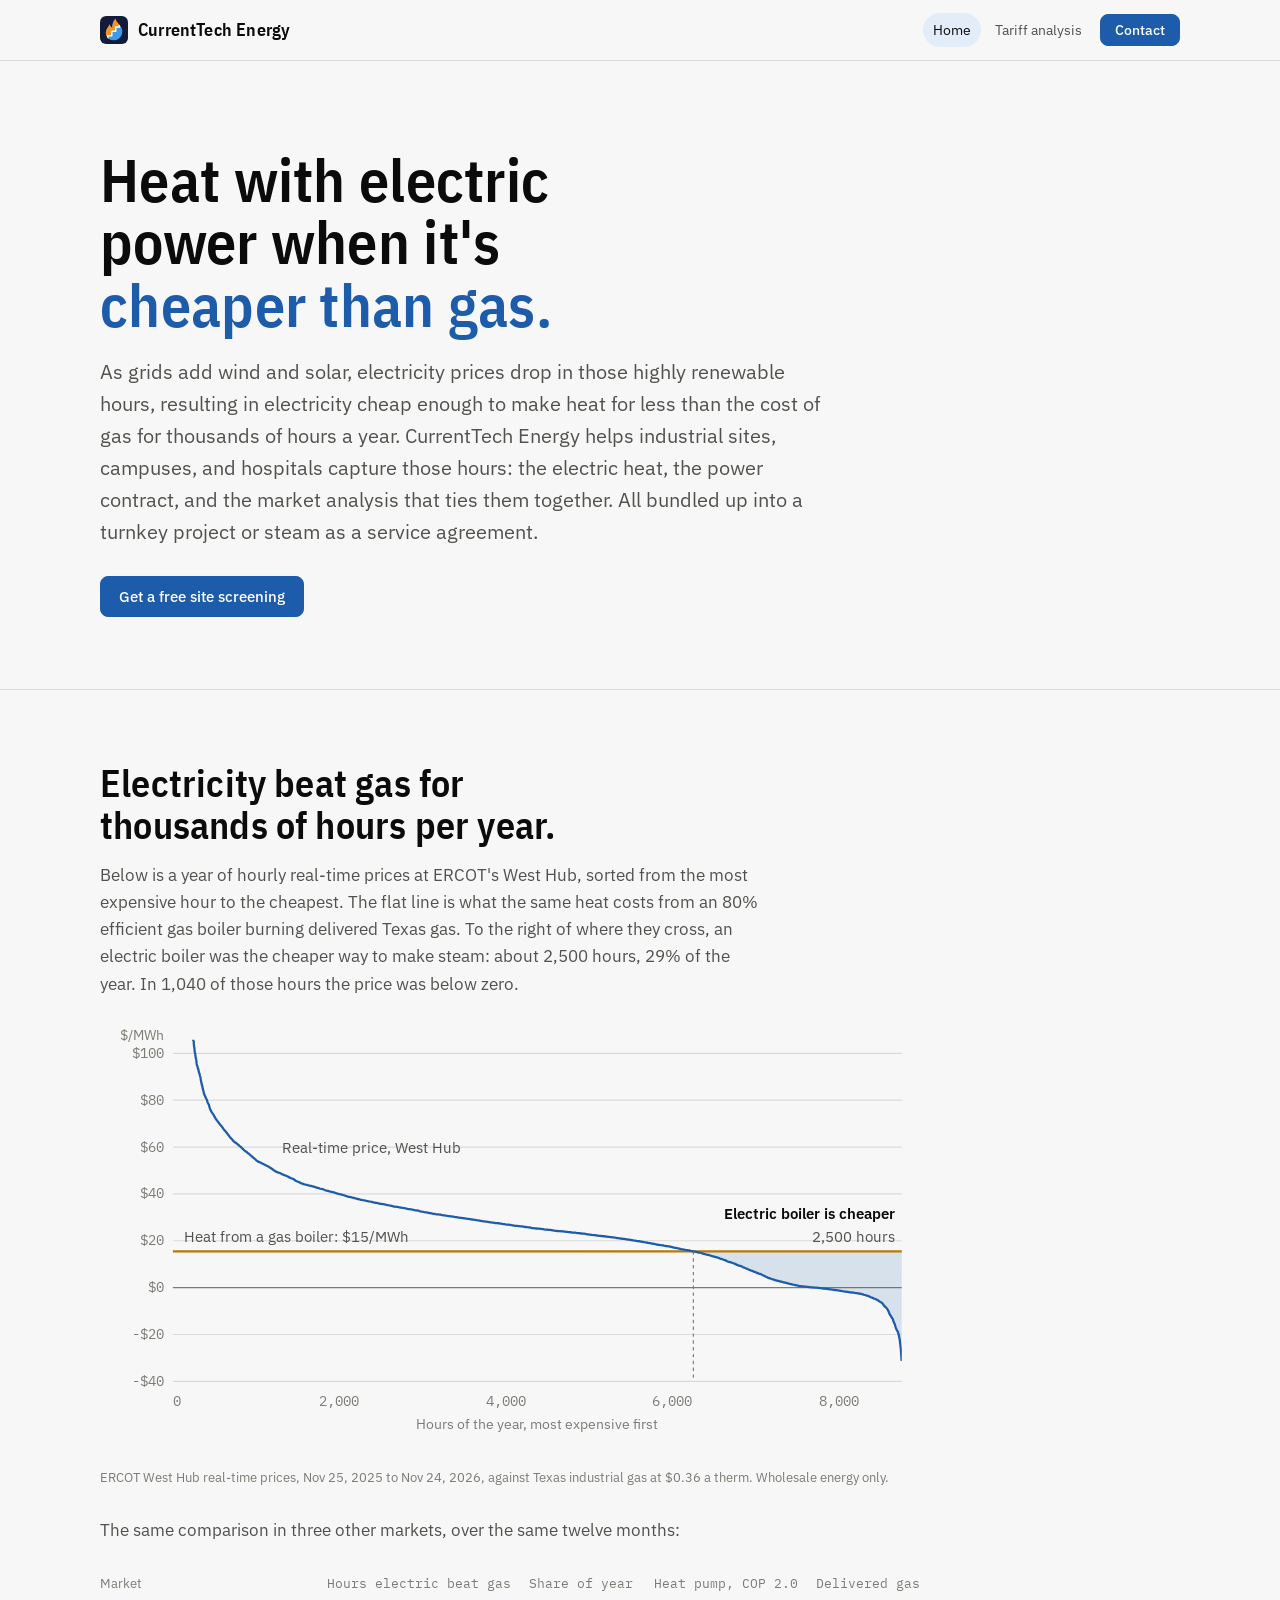
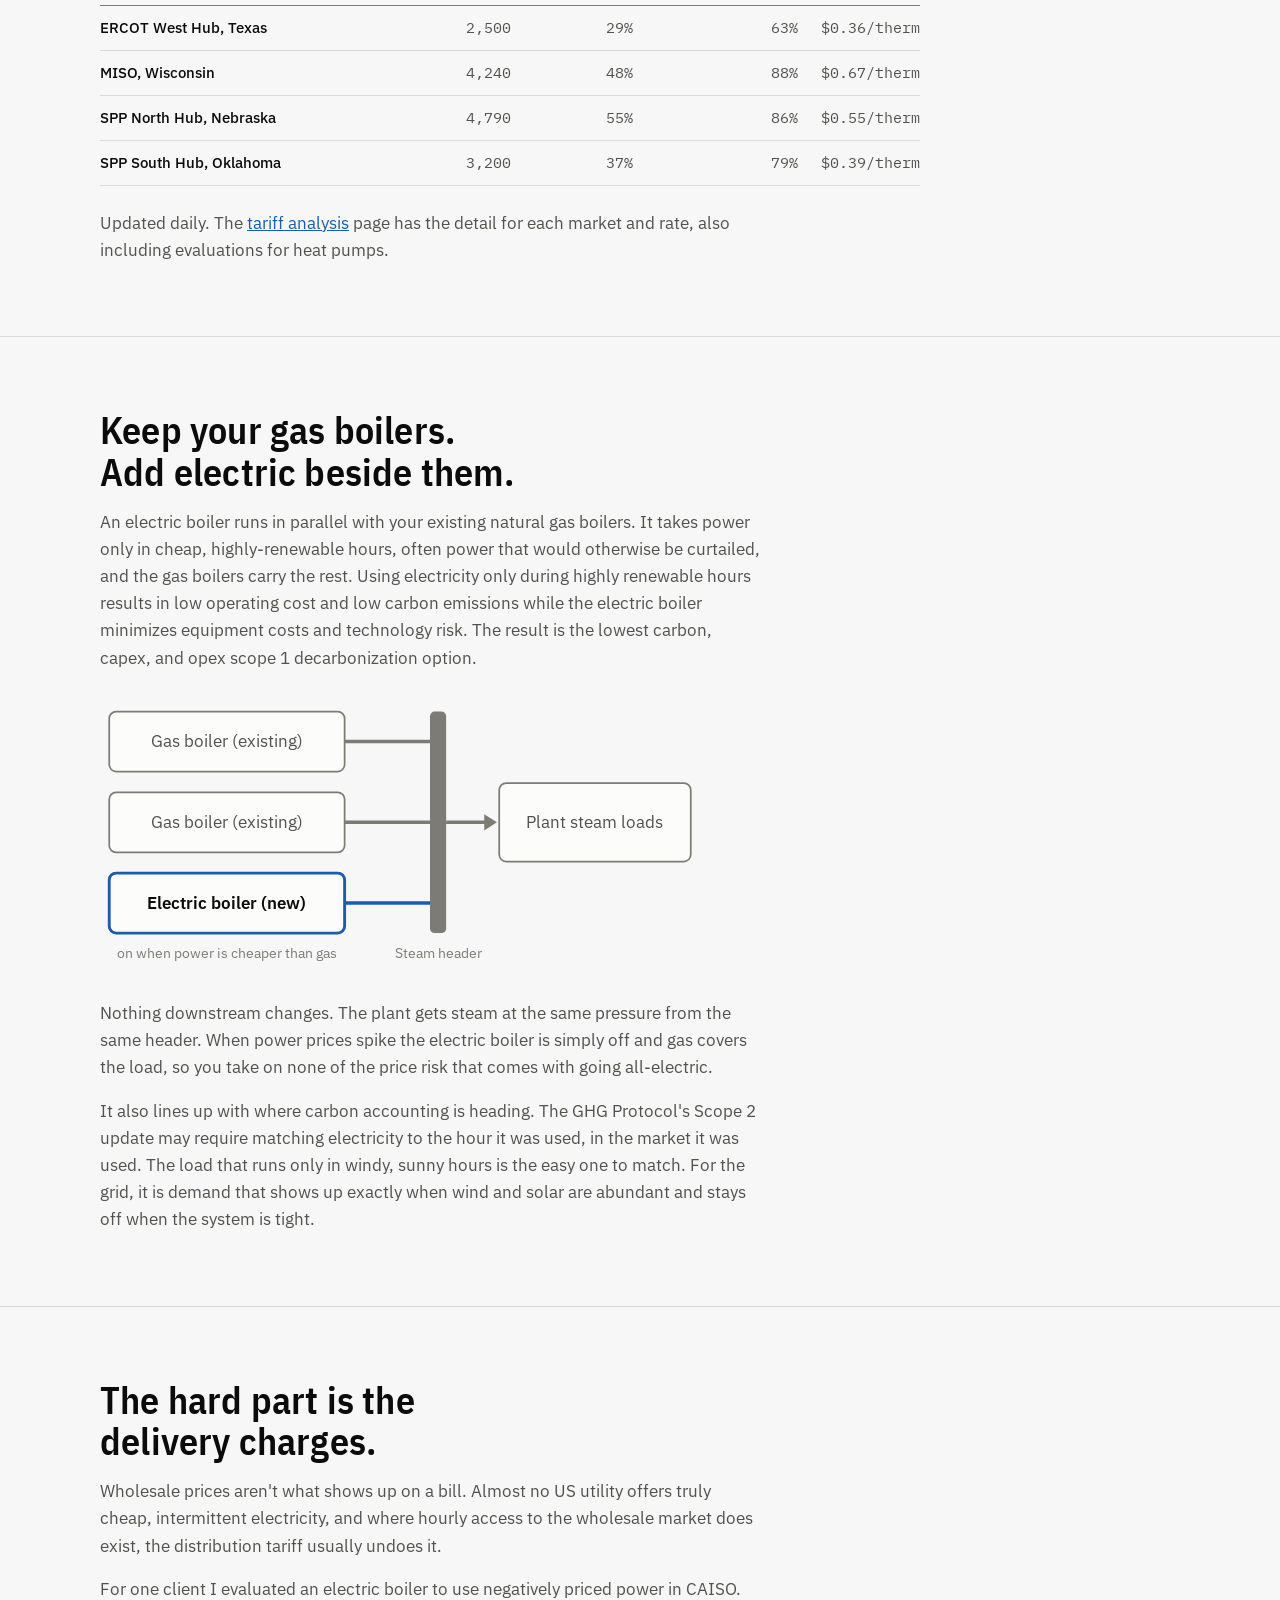
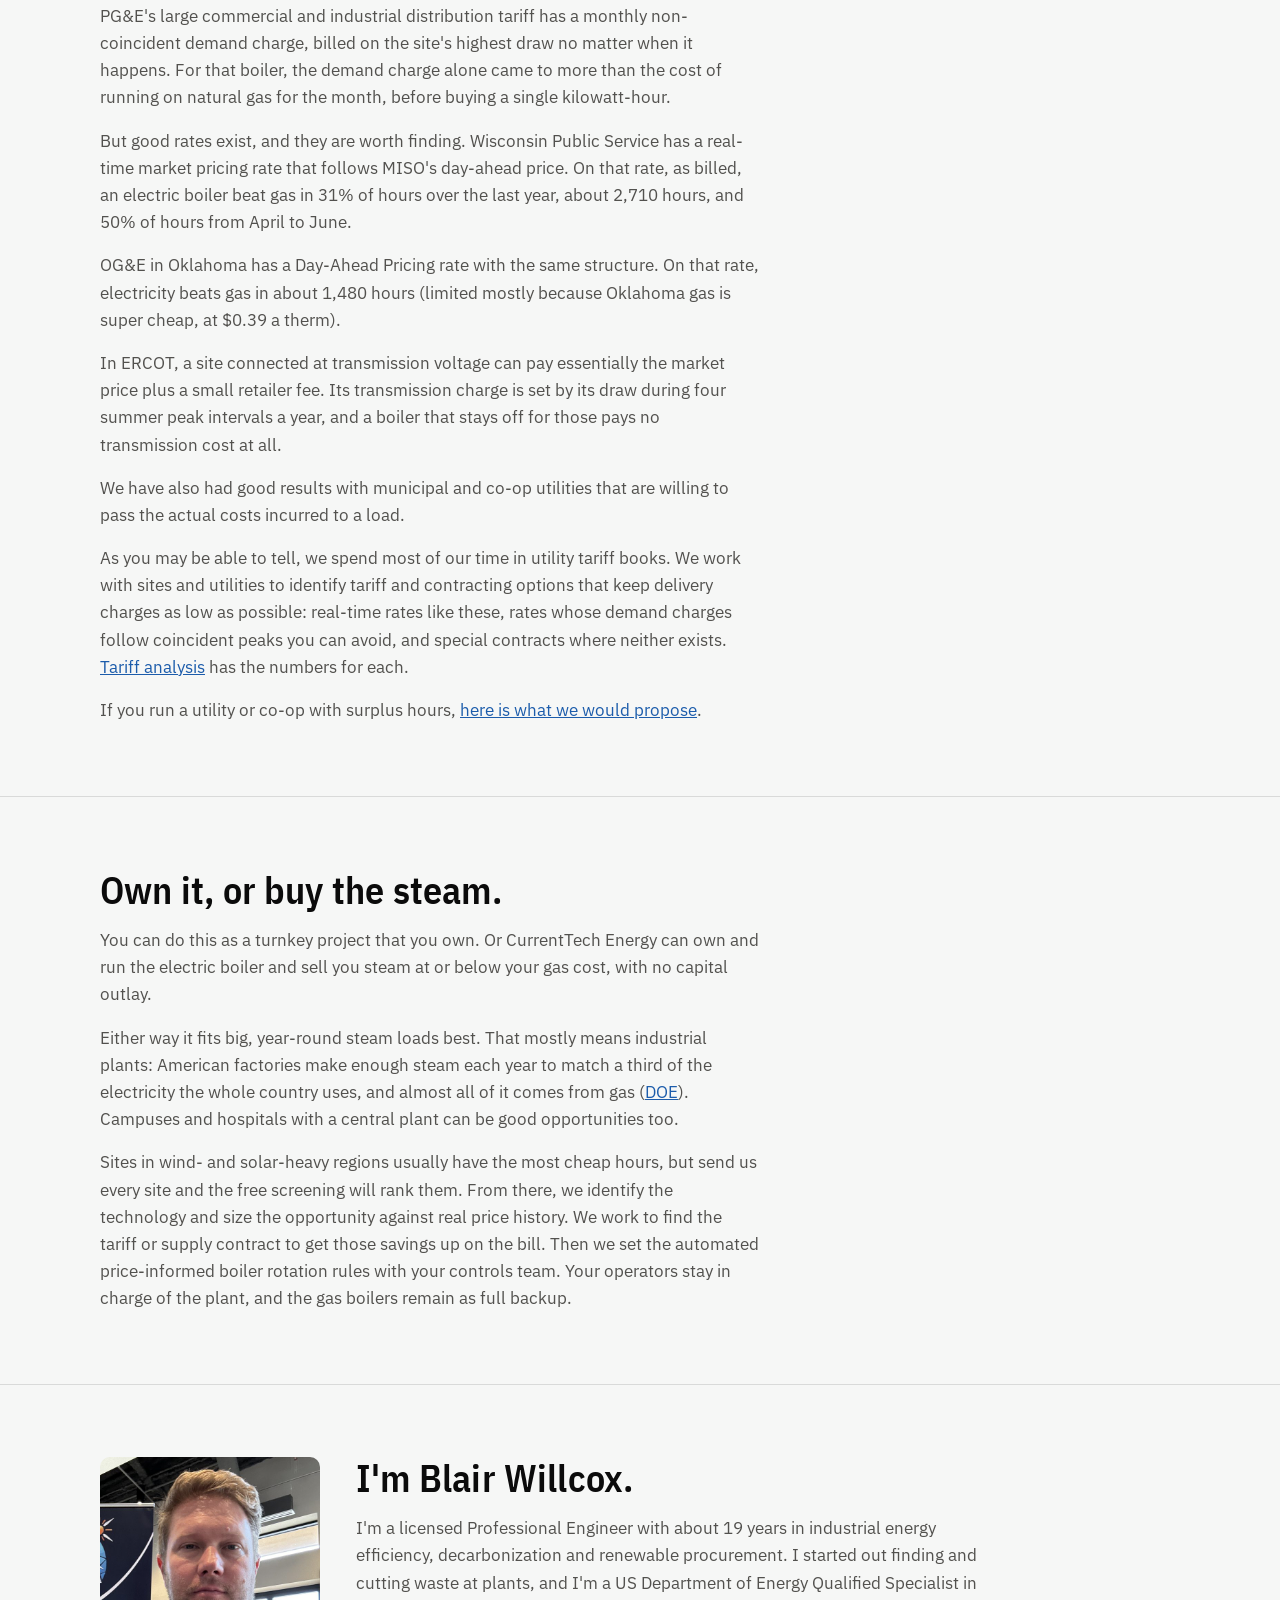
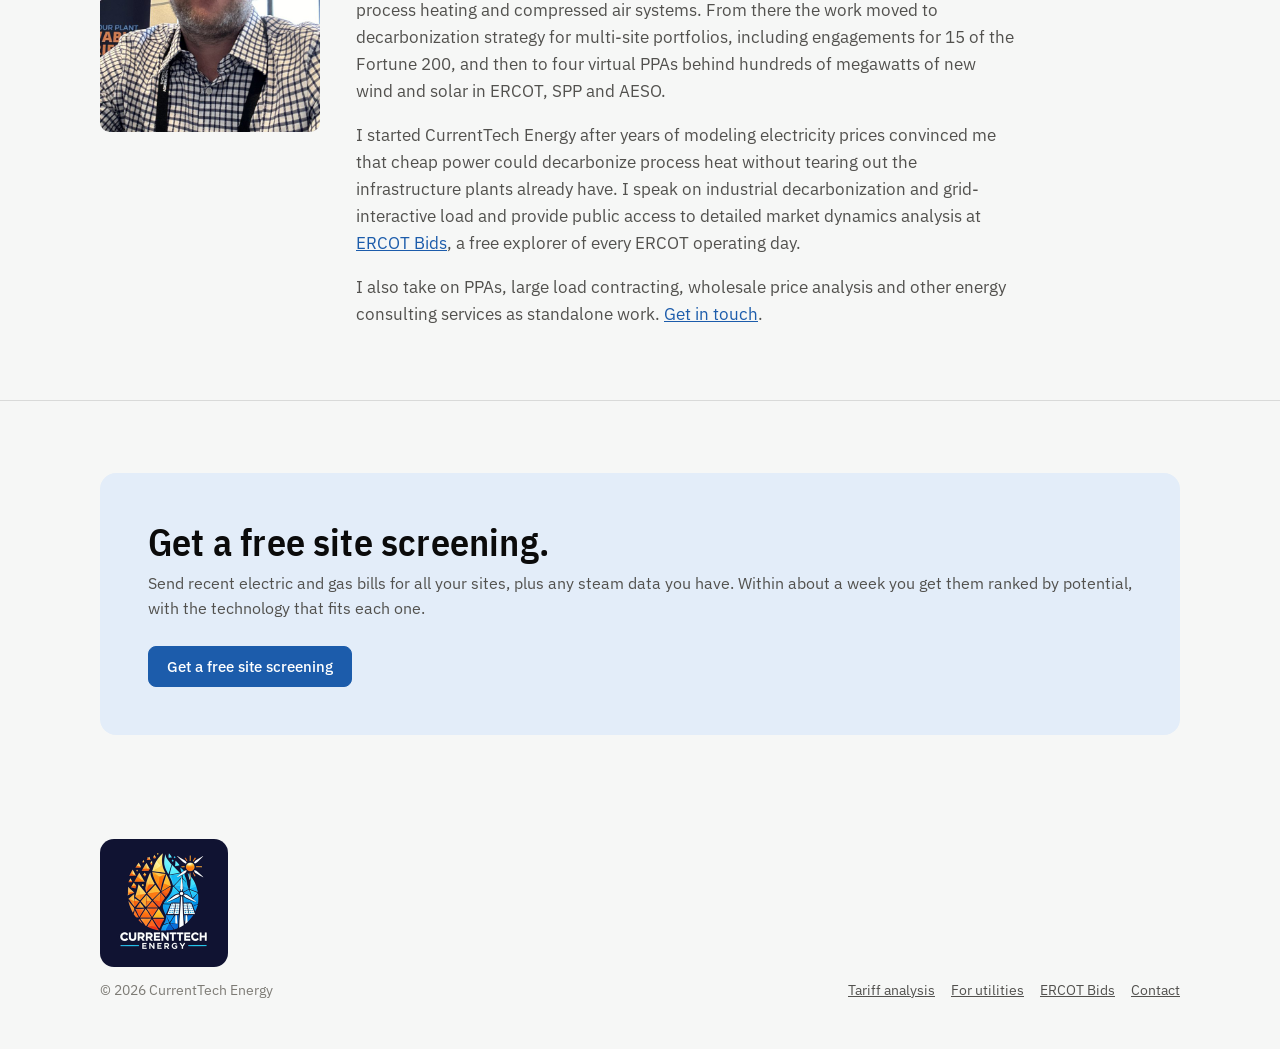
==== commit 4c5d584c: "Update market prices and stats (2026-11-25)" ====
--- a/index.html
+++ b/index.html
@@ -88,17 +88,17 @@
 <path class="dc-area" data-geom="dc.area" d="M521.0,197.9 L521.6,198.0 L522.5,198.1 L523.4,198.3 L524.3,198.5 L525.2,198.7 L526.0,198.9 L526.9,199.1 L527.8,199.3 L528.7,199.6 L529.5,199.8 L530.4,200.1 L531.3,200.3 L532.2,200.6 L533.0,200.9 L533.9,201.0 L534.8,201.2 L535.7,201.5 L536.5,201.7 L537.4,202.0 L538.3,202.3 L539.2,202.5 L540.1,202.7 L540.9,203.0 L541.8,203.2 L542.7,203.5 L543.6,203.8 L544.4,204.2 L545.3,204.4 L546.2,204.6 L547.1,205.0 L547.9,205.3 L548.8,205.6 L549.7,206.0 L550.6,206.5 L551.5,206.9 L552.3,207.1 L553.2,207.3 L554.1,207.6 L555.0,207.9 L555.8,208.1 L556.7,208.5 L557.6,208.9 L558.5,209.3 L559.3,209.8 L560.2,210.0 L561.1,210.4 L562.0,210.6 L562.8,210.8 L563.7,211.2 L564.6,211.8 L565.5,212.1 L566.4,212.5 L567.2,212.8 L568.1,213.1 L569.0,213.6 L569.9,214.0 L570.7,214.4 L571.6,214.7 L572.5,215.0 L573.4,215.3 L574.2,215.7 L575.1,216.0 L576.0,216.3 L576.9,216.8 L577.8,217.2 L578.6,217.4 L579.5,217.7 L580.4,218.0 L581.3,218.5 L582.1,218.9 L583.0,219.2 L583.9,219.7 L584.8,220.2 L585.6,220.5 L586.5,221.1 L587.4,221.3 L588.3,221.5 L589.2,221.9 L590.0,222.2 L590.9,222.4 L591.8,222.7 L592.7,223.2 L593.5,223.3 L594.4,223.6 L595.3,223.8 L596.2,223.9 L597.0,224.3 L597.9,224.5 L598.8,224.7 L599.7,224.9 L600.5,225.2 L601.4,225.4 L602.3,225.6 L603.2,225.8 L604.1,226.0 L604.9,226.2 L605.8,226.4 L606.7,226.6 L607.6,226.8 L608.4,227.0 L609.3,227.2 L610.2,227.5 L611.1,227.6 L611.9,227.8 L612.8,228.0 L613.7,228.3 L614.6,228.4 L615.5,228.5 L616.3,228.6 L617.2,228.7 L618.1,228.8 L619.0,228.9 L619.8,228.9 L620.7,229.0 L621.6,229.1 L622.5,229.2 L623.3,229.3 L624.2,229.4 L625.1,229.5 L626.0,229.6 L626.8,229.7 L627.7,229.7 L628.6,229.8 L629.5,229.8 L630.4,229.9 L631.2,230.0 L632.1,230.1 L633.0,230.2 L633.9,230.3 L634.7,230.5 L635.6,230.6 L636.5,230.7 L637.4,230.8 L638.2,230.9 L639.1,231.0 L640.0,231.1 L640.9,231.2 L641.8,231.3 L642.6,231.4 L643.5,231.5 L644.4,231.7 L645.3,231.8 L646.1,231.9 L647.0,232.0 L647.9,232.2 L648.8,232.3 L649.6,232.4 L650.5,232.6 L651.4,232.7 L652.3,232.9 L653.2,233.1 L654.0,233.2 L654.9,233.3 L655.8,233.4 L656.7,233.5 L657.5,233.6 L658.4,233.8 L659.3,233.9 L660.2,234.0 L661.0,234.2 L661.9,234.2 L662.8,234.4 L663.7,234.5 L664.5,234.6 L665.4,234.7 L666.3,234.9 L667.2,235.0 L668.1,235.2 L668.9,235.4 L669.8,235.6 L670.7,236.0 L671.6,236.2 L672.4,236.4 L673.3,236.7 L674.2,236.9 L675.1,237.3 L675.9,237.7 L676.8,238.2 L677.7,238.4 L678.6,238.8 L679.5,239.3 L680.3,239.5 L681.2,239.9 L682.1,240.3 L683.0,240.8 L683.8,241.4 L684.7,242.0 L685.6,242.6 L686.5,243.0 L687.3,243.9 L688.2,245.2 L689.1,246.3 L690.0,247.0 L690.8,247.9 L691.7,249.1 L692.6,251.1 L693.5,253.3 L694.4,254.5 L695.2,256.1 L696.1,257.3 L697.0,260.2 L697.9,261.9 L698.7,265.0 L699.6,266.9 L700.5,268.4 L701.4,271.4 L702.2,275.5 L703.1,282.9 L703.9,294.1 L704.0,197.9 Z"/>
 <line class="dc-gas" data-geom="dc.gas" x1="64" x2="704" y1="197.9" y2="197.9"/>
 <clipPath id="dc-clip"><rect x="64" y="12" width="640" height="302"/></clipPath>
-<path class="dc-price" data-geom="dc.price" clip-path="url(#dc-clip)" d="M64.0,-593.1 L64.1,-593.1 L64.3,-593.1 L64.4,-593.1 L64.6,-593.1 L64.7,-593.1 L64.9,-593.1 L65.0,-593.1 L65.2,-593.1 L65.3,-593.1 L65.5,-593.1 L65.6,-593.1 L65.8,-589.5 L65.9,-564.4 L66.0,-542.0 L66.2,-503.9 L66.3,-460.5 L66.5,-448.3 L66.6,-434.0 L66.8,-426.0 L66.9,-392.0 L67.1,-380.7 L67.2,-367.5 L67.4,-359.2 L67.5,-353.5 L67.7,-338.1 L67.8,-328.5 L67.9,-325.9 L68.1,-317.5 L68.2,-314.4 L68.4,-304.2 L68.5,-283.4 L68.7,-270.8 L68.8,-263.5 L69.0,-253.8 L69.1,-244.1 L69.3,-236.0 L69.4,-234.6 L69.6,-233.8 L69.7,-230.4 L69.8,-227.7 L70.0,-217.7 L70.1,-209.0 L70.3,-204.1 L70.4,-192.5 L70.6,-188.0 L70.7,-177.7 L70.9,-172.1 L71.0,-164.8 L71.2,-163.5 L71.3,-158.9 L71.5,-152.6 L71.6,-150.3 L71.7,-140.8 L71.9,-135.5 L72.0,-130.6 L72.2,-128.4 L72.3,-127.7 L72.5,-122.9 L72.6,-117.8 L72.8,-115.5 L72.9,-114.4 L73.1,-110.1 L73.2,-109.3 L73.4,-107.9 L73.5,-105.6 L73.6,-100.2 L73.8,-98.4 L73.9,-97.2 L74.1,-91.9 L74.2,-89.0 L74.4,-88.4 L74.5,-84.4 L74.7,-84.2 L74.8,-81.0 L75.0,-80.0 L75.1,-77.2 L75.3,-76.3 L75.4,-73.8 L75.5,-72.6 L75.7,-71.6 L75.8,-62.7 L76.0,-61.0 L76.1,-60.3 L76.3,-55.5 L76.4,-54.5 L76.6,-53.7 L76.7,-51.6 L76.9,-51.0 L77.0,-47.8 L77.2,-46.3 L77.3,-45.0 L77.4,-43.4 L77.6,-42.1 L77.7,-38.5 L77.9,-34.4 L78.0,-32.0 L78.2,-29.5 L78.3,-27.6 L78.5,-26.6 L78.6,-25.6 L78.8,-24.0 L78.9,-23.8 L79.1,-22.7 L79.2,-20.6 L79.3,-18.2 L79.5,-15.8 L79.6,-13.9 L79.8,-13.4 L79.9,-11.7 L80.1,-9.0 L80.2,-5.0 L80.4,-4.3 L80.5,-3.7 L80.7,-2.5 L80.8,-0.4 L80.9,3.6 L81.1,5.6 L81.2,6.1 L81.4,6.8 L81.5,7.4 L81.7,7.8 L81.8,9.5 L82.0,11.7 L82.1,12.6 L82.3,12.7 L82.4,13.3 L82.6,15.2 L82.7,17.7 L82.8,18.4 L83.0,18.7 L83.1,19.8 L83.3,21.8 L83.4,22.5 L83.6,23.4 L83.7,24.0 L83.9,24.8 L84.0,25.9 L84.2,27.1 L84.3,28.4 L84.5,28.7 L84.6,29.0 L84.7,29.5 L84.9,29.9 L85.0,33.0 L85.2,33.5 L85.3,34.2 L85.5,34.7 L85.6,34.9 L85.8,35.6 L85.9,35.8 L86.1,36.4 L86.2,36.8 L86.4,37.6 L86.5,38.0 L86.6,38.1 L86.8,39.3 L86.9,39.5 L87.1,40.1 L87.2,40.9 L87.4,41.1 L87.5,41.4 L87.7,42.4 L87.8,42.5 L88.0,43.3 L88.1,43.9 L88.3,44.6 L88.4,44.7 L88.5,45.2 L88.7,46.4 L88.8,47.2 L89.0,48.3 L89.1,48.9 L89.3,49.4 L89.4,50.4 L89.6,50.6 L89.7,51.6 L89.9,52.3 L90.0,52.4 L90.2,52.9 L90.3,54.0 L90.4,54.8 L90.6,55.4 L90.7,55.7 L90.9,56.5 L91.0,56.7 L91.2,57.3 L91.3,57.8 L91.5,59.0 L91.6,59.2 L91.8,59.7 L91.9,60.2 L92.1,60.5 L92.2,61.0 L92.3,61.3 L92.5,61.5 L92.6,61.8 L92.8,61.8 L92.9,62.4 L93.1,62.9 L93.8,64.2 L94.7,66.6 L95.6,68.3 L96.4,70.1 L97.3,72.7 L98.2,75.1 L99.1,76.5 L99.9,77.7 L100.8,79.0 L101.7,80.6 L102.6,82.2 L103.5,83.6 L104.3,84.8 L105.2,86.1 L106.1,87.1 L107.0,88.0 L107.8,89.2 L108.7,90.3 L109.6,91.6 L110.5,92.8 L111.3,93.8 L112.2,95.1 L113.1,96.0 L114.0,97.2 L114.8,98.2 L115.7,99.1 L116.6,100.4 L117.5,101.1 L118.4,102.0 L119.2,102.5 L120.1,103.2 L121.0,104.0 L121.9,104.6 L122.7,105.4 L123.6,106.0 L124.5,107.2 L125.4,107.8 L126.2,108.5 L127.1,109.3 L128.0,110.1 L128.9,110.7 L129.8,111.6 L130.6,111.9 L131.5,112.8 L132.4,113.6 L133.3,114.5 L134.1,115.2 L135.0,116.0 L135.9,116.6 L136.8,117.3 L137.6,118.2 L138.5,118.8 L139.4,119.3 L140.3,119.6 L141.2,120.1 L142.0,120.5 L142.9,121.0 L143.8,121.3 L144.7,121.8 L145.5,122.2 L146.4,122.6 L147.3,123.2 L148.2,123.5 L149.0,123.9 L149.9,124.6 L150.8,125.1 L151.7,125.9 L152.5,126.5 L153.4,127.0 L154.3,127.5 L155.2,128.1 L156.1,128.4 L156.9,128.7 L157.8,129.1 L158.7,129.4 L159.6,129.8 L160.4,130.2 L161.3,130.6 L162.2,131.0 L163.1,131.3 L163.9,131.6 L164.8,132.0 L165.7,132.3 L166.6,132.9 L167.5,133.2 L168.3,133.6 L169.2,134.0 L170.1,134.3 L171.0,134.8 L171.8,135.5 L172.7,136.1 L173.6,136.4 L174.5,136.8 L175.3,137.2 L176.2,137.6 L177.1,137.9 L178.0,138.3 L178.8,138.6 L179.7,138.9 L180.6,139.2 L181.5,139.3 L182.4,139.5 L183.2,139.7 L184.1,140.0 L185.0,140.2 L185.9,140.4 L186.7,140.7 L187.6,140.9 L188.5,141.1 L189.4,141.4 L190.2,141.6 L191.1,142.0 L192.0,142.2 L192.9,142.4 L193.8,142.8 L194.6,143.0 L195.5,143.1 L196.4,143.4 L197.3,143.6 L198.1,144.1 L199.0,144.3 L199.9,144.5 L200.8,144.8 L201.6,145.0 L202.5,145.3 L203.4,145.5 L204.3,145.7 L205.2,145.8 L206.0,146.1 L206.9,146.3 L207.8,146.6 L208.7,146.9 L209.5,147.2 L210.4,147.4 L211.3,147.7 L212.2,147.8 L213.0,148.1 L213.9,148.4 L214.8,148.6 L215.7,148.8 L216.5,149.0 L217.4,149.3 L218.3,149.6 L219.2,150.0 L220.1,150.1 L220.9,150.3 L221.8,150.5 L222.7,150.7 L223.6,150.9 L224.4,151.1 L225.3,151.4 L226.2,151.6 L227.1,151.9 L227.9,152.1 L228.8,152.3 L229.7,152.5 L230.6,152.6 L231.5,152.8 L232.3,153.0 L233.2,153.1 L234.1,153.3 L235.0,153.5 L235.8,153.7 L236.7,153.8 L237.6,154.1 L238.5,154.2 L239.3,154.4 L240.2,154.6 L241.1,154.9 L242.0,155.0 L242.8,155.3 L243.7,155.4 L244.6,155.5 L245.5,155.6 L246.4,155.9 L247.2,156.1 L248.1,156.2 L249.0,156.3 L249.9,156.5 L250.7,156.6 L251.6,156.9 L252.5,157.0 L253.4,157.1 L254.2,157.4 L255.1,157.6 L256.0,157.7 L256.9,158.0 L257.8,158.2 L258.6,158.4 L259.5,158.6 L260.4,158.7 L261.3,158.9 L262.1,158.9 L263.0,159.1 L263.9,159.2 L264.8,159.4 L265.6,159.5 L266.5,159.6 L267.4,159.8 L268.3,160.0 L269.2,160.2 L270.0,160.3 L270.9,160.5 L271.8,160.7 L272.7,160.8 L273.5,160.9 L274.4,161.1 L275.3,161.2 L276.2,161.4 L277.0,161.6 L277.9,161.8 L278.8,161.9 L279.7,162.0 L280.5,162.2 L281.4,162.5 L282.3,162.7 L283.2,162.9 L284.1,163.1 L284.9,163.2 L285.8,163.4 L286.7,163.6 L287.6,163.7 L288.4,163.8 L289.3,164.0 L290.2,164.2 L291.1,164.4 L291.9,164.5 L292.8,164.7 L293.7,164.9 L294.6,165.0 L295.5,165.2 L296.3,165.3 L297.2,165.4 L298.1,165.5 L299.0,165.6 L299.8,165.7 L300.7,165.9 L301.6,166.1 L302.5,166.2 L303.3,166.3 L304.2,166.4 L305.1,166.6 L306.0,166.8 L306.8,166.9 L307.7,167.0 L308.6,167.1 L309.5,167.2 L310.4,167.3 L311.2,167.4 L312.1,167.6 L313.0,167.7 L313.9,167.9 L314.7,168.0 L315.6,168.2 L316.5,168.3 L317.4,168.4 L318.2,168.5 L319.1,168.6 L320.0,168.8 L320.9,169.0 L321.8,169.0 L322.6,169.2 L323.5,169.3 L324.4,169.4 L325.3,169.5 L326.1,169.7 L327.0,169.9 L327.9,170.0 L328.8,170.1 L329.6,170.2 L330.5,170.4 L331.4,170.5 L332.3,170.7 L333.2,170.8 L334.0,171.0 L334.9,171.2 L335.8,171.3 L336.7,171.5 L337.5,171.6 L338.4,171.7 L339.3,171.7 L340.2,171.9 L341.0,172.0 L341.9,172.2 L342.8,172.3 L343.7,172.4 L344.5,172.5 L345.4,172.6 L346.3,172.8 L347.2,172.9 L348.1,173.0 L348.9,173.1 L349.8,173.2 L350.7,173.3 L351.6,173.4 L352.4,173.6 L353.3,173.7 L354.2,173.8 L355.1,173.9 L355.9,174.0 L356.8,174.2 L357.7,174.4 L358.6,174.5 L359.5,174.6 L360.3,174.7 L361.2,174.8 L362.1,174.9 L363.0,175.1 L363.8,175.2 L364.7,175.4 L365.6,175.5 L366.5,175.5 L367.3,175.7 L368.2,175.8 L369.1,175.9 L370.0,175.9 L370.8,176.0 L371.7,176.1 L372.6,176.3 L373.5,176.4 L374.4,176.5 L375.2,176.6 L376.1,176.7 L377.0,176.9 L377.9,177.0 L378.7,177.2 L379.6,177.4 L380.5,177.4 L381.4,177.5 L382.2,177.6 L383.1,177.7 L384.0,177.9 L384.9,178.0 L385.8,178.0 L386.6,178.1 L387.5,178.2 L388.4,178.3 L389.3,178.4 L390.1,178.5 L391.0,178.7 L391.9,178.7 L392.8,178.8 L393.6,178.9 L394.5,179.0 L395.4,179.1 L396.3,179.3 L397.2,179.4 L398.0,179.5 L398.9,179.6 L399.8,179.8 L400.7,179.8 L401.5,179.9 L402.4,180.1 L403.3,180.1 L404.2,180.2 L405.0,180.2 L405.9,180.3 L406.8,180.4 L407.7,180.5 L408.5,180.6 L409.4,180.6 L410.3,180.7 L411.2,180.8 L412.1,181.0 L412.9,181.1 L413.8,181.2 L414.7,181.3 L415.6,181.4 L416.4,181.5 L417.3,181.5 L418.2,181.6 L419.1,181.7 L419.9,181.8 L420.8,181.9 L421.7,182.0 L422.6,182.1 L423.5,182.2 L424.3,182.3 L425.2,182.4 L426.1,182.5 L427.0,182.7 L427.8,182.8 L428.7,182.9 L429.6,183.0 L430.5,183.2 L431.3,183.3 L432.2,183.4 L433.1,183.5 L434.0,183.6 L434.8,183.7 L435.7,183.8 L436.6,184.0 L437.5,184.1 L438.4,184.1 L439.2,184.3 L440.1,184.3 L441.0,184.4 L441.9,184.5 L442.7,184.6 L443.6,184.7 L444.5,184.9 L445.4,185.0 L446.2,185.1 L447.1,185.2 L448.0,185.3 L448.9,185.4 L449.8,185.4 L450.6,185.6 L451.5,185.7 L452.4,185.9 L453.3,186.0 L454.1,186.2 L455.0,186.3 L455.9,186.4 L456.8,186.5 L457.6,186.6 L458.5,186.8 L459.4,186.8 L460.3,187.0 L461.2,187.1 L462.0,187.2 L462.9,187.4 L463.8,187.6 L464.7,187.6 L465.5,187.8 L466.4,187.9 L467.3,188.1 L468.2,188.2 L469.0,188.4 L469.9,188.5 L470.8,188.6 L471.7,188.7 L472.5,188.9 L473.4,189.0 L474.3,189.1 L475.2,189.3 L476.1,189.5 L476.9,189.6 L477.8,189.8 L478.7,189.9 L479.6,190.1 L480.4,190.2 L481.3,190.4 L482.2,190.6 L483.1,190.7 L483.9,190.9 L484.8,191.1 L485.7,191.2 L486.6,191.4 L487.5,191.6 L488.3,191.7 L489.2,191.9 L490.1,192.1 L491.0,192.2 L491.8,192.3 L492.7,192.5 L493.6,192.6 L494.5,192.7 L495.3,192.9 L496.2,193.0 L497.1,193.2 L498.0,193.3 L498.8,193.4 L499.7,193.6 L500.6,193.7 L501.5,193.9 L502.4,194.1 L503.2,194.3 L504.1,194.6 L505.0,194.8 L505.9,194.9 L506.7,195.1 L507.6,195.3 L508.5,195.5 L509.4,195.7 L510.2,195.9 L511.1,196.1 L512.0,196.2 L512.9,196.4 L513.8,196.5 L514.6,196.7 L515.5,196.8 L516.4,196.9 L517.3,197.1 L518.1,197.3 L519.0,197.5 L519.9,197.6 L520.8,197.8 L521.6,198.0 L522.5,198.1 L523.4,198.3 L524.3,198.5 L525.2,198.7 L526.0,198.9 L526.9,199.1 L527.8,199.3 L528.7,199.6 L529.5,199.8 L530.4,200.1 L531.3,200.3 L532.2,200.6 L533.0,200.9 L533.9,201.0 L534.8,201.2 L535.7,201.5 L536.5,201.7 L537.4,202.0 L538.3,202.3 L539.2,202.5 L540.1,202.7 L540.9,203.0 L541.8,203.2 L542.7,203.5 L543.6,203.8 L544.4,204.2 L545.3,204.4 L546.2,204.6 L547.1,205.0 L547.9,205.3 L548.8,205.6 L549.7,206.0 L550.6,206.5 L551.5,206.9 L552.3,207.1 L553.2,207.3 L554.1,207.6 L555.0,207.9 L555.8,208.1 L556.7,208.5 L557.6,208.9 L558.5,209.3 L559.3,209.8 L560.2,210.0 L561.1,210.4 L562.0,210.6 L562.8,210.8 L563.7,211.2 L564.6,211.8 L565.5,212.1 L566.4,212.5 L567.2,212.8 L568.1,213.1 L569.0,213.6 L569.9,214.0 L570.7,214.4 L571.6,214.7 L572.5,215.0 L573.4,215.3 L574.2,215.7 L575.1,216.0 L576.0,216.3 L576.9,216.8 L577.8,217.2 L578.6,217.4 L579.5,217.7 L580.4,218.0 L581.3,218.5 L582.1,218.9 L583.0,219.2 L583.9,219.7 L584.8,220.2 L585.6,220.5 L586.5,221.1 L587.4,221.3 L588.3,221.5 L589.2,221.9 L590.0,222.2 L590.9,222.4 L591.8,222.7 L592.7,223.2 L593.5,223.3 L594.4,223.6 L595.3,223.8 L596.2,223.9 L597.0,224.3 L597.9,224.5 L598.8,224.7 L599.7,224.9 L600.5,225.2 L601.4,225.4 L602.3,225.6 L603.2,225.8 L604.1,226.0 L604.9,226.2 L605.8,226.4 L606.7,226.6 L607.6,226.8 L608.4,227.0 L609.3,227.2 L610.2,227.5 L611.1,227.6 L611.9,227.8 L612.8,228.0 L613.7,228.3 L614.6,228.4 L615.5,228.5 L616.3,228.6 L617.2,228.7 L618.1,228.8 L619.0,228.9 L619.8,228.9 L620.7,229.0 L621.6,229.1 L622.5,229.2 L623.3,229.3 L624.2,229.4 L625.1,229.5 L626.0,229.6 L626.8,229.7 L627.7,229.7 L628.6,229.8 L629.5,229.8 L630.4,229.9 L631.2,230.0 L632.1,230.1 L633.0,230.2 L633.9,230.3 L634.7,230.5 L635.6,230.6 L636.5,230.7 L637.4,230.8 L638.2,230.9 L639.1,231.0 L640.0,231.1 L640.9,231.2 L641.8,231.3 L642.6,231.4 L643.5,231.5 L644.4,231.7 L645.3,231.8 L646.1,231.9 L647.0,232.0 L647.9,232.2 L648.8,232.3 L649.6,232.4 L650.5,232.6 L651.4,232.7 L652.3,232.9 L653.2,233.1 L654.0,233.2 L654.9,233.3 L655.8,233.4 L656.7,233.5 L657.5,233.6 L658.4,233.8 L659.3,233.9 L660.2,234.0 L661.0,234.2 L661.9,234.2 L662.8,234.4 L663.7,234.5 L664.5,234.6 L665.4,234.7 L666.3,234.9 L667.2,235.0 L668.1,235.2 L668.9,235.4 L669.8,235.6 L670.7,236.0 L671.6,236.2 L672.4,236.4 L673.3,236.7 L674.2,236.9 L675.1,237.3 L675.9,237.7 L676.8,238.2 L677.7,238.4 L678.6,238.8 L679.5,239.3 L680.3,239.5 L681.2,239.9 L682.1,240.3 L683.0,240.8 L683.8,241.4 L684.7,242.0 L685.6,242.6 L686.5,243.0 L687.3,243.9 L688.2,245.2 L689.1,246.3 L690.0,247.0 L690.8,247.9 L691.7,249.1 L692.6,251.1 L693.5,253.3 L694.4,254.5 L695.2,256.1 L696.1,257.3 L697.0,260.2 L697.9,261.9 L698.7,265.0 L699.6,266.9 L700.5,268.4 L701.4,271.4 L702.2,275.5 L703.1,282.9 L703.9,294.1"/>
+<path class="dc-price" data-geom="dc.price" clip-path="url(#dc-clip)" d="M64.0,-593.1 L64.1,-593.1 L64.3,-593.1 L64.4,-593.1 L64.6,-593.1 L64.7,-593.1 L64.9,-593.1 L65.0,-593.1 L65.2,-593.1 L65.3,-593.1 L65.5,-593.1 L65.6,-593.1 L65.8,-589.5 L65.9,-564.4 L66.0,-542.0 L66.2,-503.9 L66.3,-460.5 L66.5,-448.3 L66.6,-434.0 L66.8,-426.0 L66.9,-392.0 L67.1,-380.7 L67.2,-367.5 L67.4,-359.2 L67.5,-353.5 L67.7,-338.1 L67.8,-328.5 L67.9,-325.9 L68.1,-317.5 L68.2,-314.4 L68.4,-304.2 L68.5,-283.4 L68.7,-270.8 L68.8,-263.5 L69.0,-253.8 L69.1,-244.1 L69.3,-236.0 L69.4,-234.6 L69.6,-233.8 L69.7,-230.4 L69.8,-227.7 L70.0,-217.7 L70.1,-209.0 L70.3,-204.1 L70.4,-192.5 L70.6,-188.0 L70.7,-177.7 L70.9,-172.1 L71.0,-164.8 L71.2,-163.5 L71.3,-158.9 L71.5,-152.6 L71.6,-150.3 L71.7,-140.8 L71.9,-135.5 L72.0,-130.6 L72.2,-128.4 L72.3,-127.7 L72.5,-122.9 L72.6,-117.8 L72.8,-115.5 L72.9,-114.4 L73.1,-110.1 L73.2,-109.3 L73.4,-107.9 L73.5,-105.6 L73.6,-100.2 L73.8,-98.4 L73.9,-97.2 L74.1,-91.9 L74.2,-89.0 L74.4,-88.4 L74.5,-84.4 L74.7,-84.2 L74.8,-81.0 L75.0,-80.0 L75.1,-77.2 L75.3,-76.3 L75.4,-73.8 L75.5,-72.6 L75.7,-71.6 L75.8,-62.7 L76.0,-61.0 L76.1,-60.3 L76.3,-55.5 L76.4,-54.5 L76.6,-53.7 L76.7,-51.6 L76.9,-51.0 L77.0,-47.8 L77.2,-46.3 L77.3,-45.0 L77.4,-43.4 L77.6,-42.1 L77.7,-38.5 L77.9,-34.4 L78.0,-32.0 L78.2,-29.5 L78.3,-26.7 L78.5,-26.0 L78.6,-25.4 L78.8,-23.8 L78.9,-22.8 L79.1,-21.2 L79.2,-19.1 L79.3,-18.2 L79.5,-14.2 L79.6,-13.5 L79.8,-13.1 L79.9,-10.3 L80.1,-8.1 L80.2,-4.4 L80.4,-3.9 L80.5,-2.5 L80.7,-0.4 L80.8,3.6 L80.9,5.6 L81.1,6.1 L81.2,7.4 L81.4,7.6 L81.5,8.4 L81.7,9.6 L81.8,12.4 L82.0,12.7 L82.1,13.0 L82.3,13.5 L82.4,16.1 L82.6,18.2 L82.7,18.5 L82.8,18.7 L83.0,20.4 L83.1,22.1 L83.3,23.0 L83.4,24.0 L83.6,24.0 L83.7,25.7 L83.9,26.4 L84.0,27.8 L84.2,28.4 L84.3,28.7 L84.5,29.5 L84.6,29.8 L84.7,31.7 L84.9,33.3 L85.0,33.7 L85.2,34.7 L85.3,34.8 L85.5,35.4 L85.6,35.7 L85.8,36.4 L85.9,36.8 L86.1,37.6 L86.2,38.0 L86.4,38.1 L86.5,39.3 L86.6,39.5 L86.8,40.1 L86.9,40.9 L87.1,41.1 L87.2,41.4 L87.4,42.4 L87.5,42.5 L87.7,43.3 L87.8,43.9 L88.0,44.6 L88.1,44.7 L88.3,45.2 L88.4,46.4 L88.5,47.2 L88.7,48.3 L88.8,48.9 L89.0,49.4 L89.1,50.4 L89.3,50.6 L89.4,51.6 L89.6,52.3 L89.7,52.4 L89.9,52.9 L90.0,54.0 L90.2,54.8 L90.3,55.4 L90.4,55.7 L90.6,56.5 L90.7,56.7 L90.9,57.3 L91.0,57.8 L91.2,59.0 L91.3,59.2 L91.5,59.7 L91.6,60.2 L91.8,60.5 L91.9,61.0 L92.1,61.3 L92.2,61.5 L92.3,61.8 L92.5,61.8 L92.6,62.4 L92.8,62.9 L92.9,63.1 L93.1,63.6 L93.8,64.8 L94.7,67.6 L95.6,69.1 L96.4,72.1 L97.3,74.4 L98.2,75.8 L99.1,77.1 L99.9,78.3 L100.8,80.1 L101.7,81.5 L102.6,82.8 L103.5,84.0 L104.3,85.0 L105.2,86.3 L106.1,87.3 L107.0,88.3 L107.8,89.4 L108.7,90.8 L109.6,91.8 L110.5,92.8 L111.3,93.8 L112.2,95.1 L113.1,96.2 L114.0,97.4 L114.8,98.4 L115.7,99.2 L116.6,100.4 L117.5,101.3 L118.4,102.1 L119.2,102.5 L120.1,103.2 L121.0,104.1 L121.9,104.7 L122.7,105.5 L123.6,106.1 L124.5,107.2 L125.4,107.9 L126.2,108.7 L127.1,109.5 L128.0,110.2 L128.9,110.7 L129.8,111.7 L130.6,112.0 L131.5,112.9 L132.4,113.7 L133.3,114.5 L134.1,115.2 L135.0,116.0 L135.9,116.6 L136.8,117.5 L137.6,118.2 L138.5,118.9 L139.4,119.3 L140.3,119.6 L141.2,120.1 L142.0,120.5 L142.9,121.0 L143.8,121.4 L144.7,121.8 L145.5,122.3 L146.4,122.7 L147.3,123.2 L148.2,123.5 L149.0,124.2 L149.9,124.7 L150.8,125.3 L151.7,126.0 L152.5,126.6 L153.4,127.1 L154.3,127.7 L155.2,128.1 L156.1,128.5 L156.9,128.8 L157.8,129.1 L158.7,129.4 L159.6,129.9 L160.4,130.4 L161.3,130.7 L162.2,131.1 L163.1,131.3 L163.9,131.7 L164.8,132.0 L165.7,132.7 L166.6,133.1 L167.5,133.5 L168.3,133.8 L169.2,134.1 L170.1,134.6 L171.0,135.2 L171.8,135.9 L172.7,136.3 L173.6,136.6 L174.5,137.0 L175.3,137.4 L176.2,137.9 L177.1,138.2 L178.0,138.5 L178.8,138.8 L179.7,139.1 L180.6,139.3 L181.5,139.4 L182.4,139.7 L183.2,139.9 L184.1,140.1 L185.0,140.3 L185.9,140.6 L186.7,140.9 L187.6,141.1 L188.5,141.3 L189.4,141.6 L190.2,142.0 L191.1,142.2 L192.0,142.4 L192.9,142.7 L193.8,142.9 L194.6,143.1 L195.5,143.3 L196.4,143.6 L197.3,144.0 L198.1,144.3 L199.0,144.5 L199.9,144.7 L200.8,145.0 L201.6,145.2 L202.5,145.5 L203.4,145.6 L204.3,145.8 L205.2,146.0 L206.0,146.3 L206.9,146.6 L207.8,146.9 L208.7,147.1 L209.5,147.4 L210.4,147.7 L211.3,147.8 L212.2,148.0 L213.0,148.3 L213.9,148.6 L214.8,148.8 L215.7,149.1 L216.5,149.3 L217.4,149.7 L218.3,150.0 L219.2,150.1 L220.1,150.3 L220.9,150.5 L221.8,150.7 L222.7,150.9 L223.6,151.2 L224.4,151.4 L225.3,151.6 L226.2,152.0 L227.1,152.1 L227.9,152.3 L228.8,152.6 L229.7,152.7 L230.6,152.8 L231.5,153.0 L232.3,153.2 L233.2,153.4 L234.1,153.6 L235.0,153.7 L235.8,153.9 L236.7,154.1 L237.6,154.3 L238.5,154.4 L239.3,154.7 L240.2,154.9 L241.1,155.1 L242.0,155.3 L242.8,155.4 L243.7,155.5 L244.6,155.7 L245.5,155.9 L246.4,156.1 L247.2,156.2 L248.1,156.4 L249.0,156.5 L249.9,156.7 L250.7,156.9 L251.6,157.0 L252.5,157.2 L253.4,157.4 L254.2,157.6 L255.1,157.8 L256.0,158.0 L256.9,158.2 L257.8,158.5 L258.6,158.6 L259.5,158.7 L260.4,158.9 L261.3,158.9 L262.1,159.1 L263.0,159.2 L263.9,159.4 L264.8,159.5 L265.6,159.6 L266.5,159.8 L267.4,160.0 L268.3,160.2 L269.2,160.3 L270.0,160.5 L270.9,160.7 L271.8,160.8 L272.7,161.0 L273.5,161.1 L274.4,161.3 L275.3,161.4 L276.2,161.7 L277.0,161.8 L277.9,161.9 L278.8,162.0 L279.7,162.2 L280.5,162.5 L281.4,162.7 L282.3,162.9 L283.2,163.1 L284.1,163.3 L284.9,163.5 L285.8,163.6 L286.7,163.7 L287.6,163.9 L288.4,164.1 L289.3,164.2 L290.2,164.4 L291.1,164.5 L291.9,164.8 L292.8,164.9 L293.7,165.0 L294.6,165.2 L295.5,165.3 L296.3,165.4 L297.2,165.5 L298.1,165.7 L299.0,165.7 L299.8,165.9 L300.7,166.1 L301.6,166.2 L302.5,166.3 L303.3,166.4 L304.2,166.6 L305.1,166.8 L306.0,166.9 L306.8,167.0 L307.7,167.1 L308.6,167.2 L309.5,167.3 L310.4,167.4 L311.2,167.6 L312.1,167.8 L313.0,167.9 L313.9,168.0 L314.7,168.2 L315.6,168.3 L316.5,168.4 L317.4,168.5 L318.2,168.6 L319.1,168.7 L320.0,169.0 L320.9,169.0 L321.8,169.2 L322.6,169.3 L323.5,169.4 L324.4,169.5 L325.3,169.6 L326.1,169.8 L327.0,169.9 L327.9,170.1 L328.8,170.2 L329.6,170.3 L330.5,170.5 L331.4,170.6 L332.3,170.7 L333.2,170.9 L334.0,171.1 L334.9,171.2 L335.8,171.4 L336.7,171.5 L337.5,171.6 L338.4,171.7 L339.3,171.8 L340.2,171.9 L341.0,172.1 L341.9,172.2 L342.8,172.4 L343.7,172.5 L344.5,172.6 L345.4,172.7 L346.3,172.8 L347.2,173.0 L348.1,173.0 L348.9,173.1 L349.8,173.2 L350.7,173.3 L351.6,173.5 L352.4,173.6 L353.3,173.8 L354.2,173.9 L355.1,173.9 L355.9,174.1 L356.8,174.3 L357.7,174.4 L358.6,174.5 L359.5,174.6 L360.3,174.7 L361.2,174.9 L362.1,175.0 L363.0,175.1 L363.8,175.3 L364.7,175.4 L365.6,175.5 L366.5,175.6 L367.3,175.7 L368.2,175.8 L369.1,175.9 L370.0,176.0 L370.8,176.0 L371.7,176.1 L372.6,176.3 L373.5,176.5 L374.4,176.5 L375.2,176.7 L376.1,176.8 L377.0,176.9 L377.9,177.0 L378.7,177.3 L379.6,177.4 L380.5,177.5 L381.4,177.6 L382.2,177.7 L383.1,177.8 L384.0,177.9 L384.9,178.0 L385.8,178.0 L386.6,178.1 L387.5,178.2 L388.4,178.3 L389.3,178.4 L390.1,178.6 L391.0,178.7 L391.9,178.8 L392.8,178.8 L393.6,179.0 L394.5,179.0 L395.4,179.1 L396.3,179.3 L397.2,179.5 L398.0,179.5 L398.9,179.7 L399.8,179.8 L400.7,179.9 L401.5,180.0 L402.4,180.1 L403.3,180.1 L404.2,180.2 L405.0,180.3 L405.9,180.3 L406.8,180.4 L407.7,180.5 L408.5,180.6 L409.4,180.7 L410.3,180.8 L411.2,180.9 L412.1,181.0 L412.9,181.1 L413.8,181.2 L414.7,181.4 L415.6,181.4 L416.4,181.5 L417.3,181.5 L418.2,181.7 L419.1,181.8 L419.9,181.8 L420.8,181.9 L421.7,182.1 L422.6,182.2 L423.5,182.3 L424.3,182.4 L425.2,182.4 L426.1,182.5 L427.0,182.7 L427.8,182.9 L428.7,182.9 L429.6,183.1 L430.5,183.2 L431.3,183.3 L432.2,183.5 L433.1,183.6 L434.0,183.7 L434.8,183.7 L435.7,183.8 L436.6,184.0 L437.5,184.1 L438.4,184.2 L439.2,184.3 L440.1,184.4 L441.0,184.4 L441.9,184.6 L442.7,184.6 L443.6,184.7 L444.5,184.9 L445.4,185.0 L446.2,185.1 L447.1,185.2 L448.0,185.3 L448.9,185.4 L449.8,185.5 L450.6,185.6 L451.5,185.7 L452.4,185.9 L453.3,186.0 L454.1,186.2 L455.0,186.3 L455.9,186.4 L456.8,186.5 L457.6,186.7 L458.5,186.8 L459.4,186.9 L460.3,187.0 L461.2,187.1 L462.0,187.3 L462.9,187.4 L463.8,187.6 L464.7,187.6 L465.5,187.8 L466.4,187.9 L467.3,188.1 L468.2,188.3 L469.0,188.4 L469.9,188.5 L470.8,188.6 L471.7,188.8 L472.5,188.9 L473.4,189.0 L474.3,189.1 L475.2,189.3 L476.1,189.5 L476.9,189.6 L477.8,189.8 L478.7,189.9 L479.6,190.1 L480.4,190.2 L481.3,190.4 L482.2,190.6 L483.1,190.7 L483.9,190.9 L484.8,191.1 L485.7,191.2 L486.6,191.4 L487.5,191.6 L488.3,191.7 L489.2,191.9 L490.1,192.1 L491.0,192.2 L491.8,192.3 L492.7,192.5 L493.6,192.6 L494.5,192.7 L495.3,192.9 L496.2,193.0 L497.1,193.2 L498.0,193.3 L498.8,193.4 L499.7,193.6 L500.6,193.7 L501.5,193.9 L502.4,194.1 L503.2,194.3 L504.1,194.6 L505.0,194.8 L505.9,194.9 L506.7,195.1 L507.6,195.3 L508.5,195.5 L509.4,195.7 L510.2,195.9 L511.1,196.1 L512.0,196.2 L512.9,196.4 L513.8,196.5 L514.6,196.7 L515.5,196.8 L516.4,196.9 L517.3,197.1 L518.1,197.3 L519.0,197.5 L519.9,197.6 L520.8,197.8 L521.6,198.0 L522.5,198.1 L523.4,198.3 L524.3,198.5 L525.2,198.7 L526.0,198.9 L526.9,199.1 L527.8,199.3 L528.7,199.6 L529.5,199.8 L530.4,200.1 L531.3,200.3 L532.2,200.6 L533.0,200.9 L533.9,201.0 L534.8,201.2 L535.7,201.5 L536.5,201.7 L537.4,202.0 L538.3,202.3 L539.2,202.5 L540.1,202.7 L540.9,203.0 L541.8,203.2 L542.7,203.5 L543.6,203.8 L544.4,204.2 L545.3,204.4 L546.2,204.6 L547.1,205.0 L547.9,205.3 L548.8,205.6 L549.7,206.0 L550.6,206.5 L551.5,206.9 L552.3,207.1 L553.2,207.3 L554.1,207.6 L555.0,207.9 L555.8,208.1 L556.7,208.5 L557.6,208.9 L558.5,209.3 L559.3,209.8 L560.2,210.0 L561.1,210.4 L562.0,210.6 L562.8,210.8 L563.7,211.2 L564.6,211.8 L565.5,212.1 L566.4,212.5 L567.2,212.8 L568.1,213.1 L569.0,213.6 L569.9,214.0 L570.7,214.4 L571.6,214.7 L572.5,215.0 L573.4,215.3 L574.2,215.7 L575.1,216.0 L576.0,216.3 L576.9,216.8 L577.8,217.2 L578.6,217.4 L579.5,217.7 L580.4,218.0 L581.3,218.5 L582.1,218.9 L583.0,219.2 L583.9,219.7 L584.8,220.2 L585.6,220.5 L586.5,221.1 L587.4,221.3 L588.3,221.5 L589.2,221.9 L590.0,222.2 L590.9,222.4 L591.8,222.7 L592.7,223.2 L593.5,223.3 L594.4,223.6 L595.3,223.8 L596.2,223.9 L597.0,224.3 L597.9,224.5 L598.8,224.7 L599.7,224.9 L600.5,225.2 L601.4,225.4 L602.3,225.6 L603.2,225.8 L604.1,226.0 L604.9,226.2 L605.8,226.4 L606.7,226.6 L607.6,226.8 L608.4,227.0 L609.3,227.2 L610.2,227.5 L611.1,227.6 L611.9,227.8 L612.8,228.0 L613.7,228.3 L614.6,228.4 L615.5,228.5 L616.3,228.6 L617.2,228.7 L618.1,228.8 L619.0,228.9 L619.8,228.9 L620.7,229.0 L621.6,229.1 L622.5,229.2 L623.3,229.3 L624.2,229.4 L625.1,229.5 L626.0,229.6 L626.8,229.7 L627.7,229.7 L628.6,229.8 L629.5,229.8 L630.4,229.9 L631.2,230.0 L632.1,230.1 L633.0,230.2 L633.9,230.3 L634.7,230.5 L635.6,230.6 L636.5,230.7 L637.4,230.8 L638.2,230.9 L639.1,231.0 L640.0,231.1 L640.9,231.2 L641.8,231.3 L642.6,231.4 L643.5,231.5 L644.4,231.7 L645.3,231.8 L646.1,231.9 L647.0,232.0 L647.9,232.2 L648.8,232.3 L649.6,232.4 L650.5,232.6 L651.4,232.7 L652.3,232.9 L653.2,233.1 L654.0,233.2 L654.9,233.3 L655.8,233.4 L656.7,233.5 L657.5,233.6 L658.4,233.8 L659.3,233.9 L660.2,234.0 L661.0,234.2 L661.9,234.2 L662.8,234.4 L663.7,234.5 L664.5,234.6 L665.4,234.7 L666.3,234.9 L667.2,235.0 L668.1,235.2 L668.9,235.4 L669.8,235.6 L670.7,236.0 L671.6,236.2 L672.4,236.4 L673.3,236.7 L674.2,236.9 L675.1,237.3 L675.9,237.7 L676.8,238.2 L677.7,238.4 L678.6,238.8 L679.5,239.3 L680.3,239.5 L681.2,239.9 L682.1,240.3 L683.0,240.8 L683.8,241.4 L684.7,242.0 L685.6,242.6 L686.5,243.0 L687.3,243.9 L688.2,245.2 L689.1,246.3 L690.0,247.0 L690.8,247.9 L691.7,249.1 L692.6,251.1 L693.5,253.3 L694.4,254.5 L695.2,256.1 L696.1,257.3 L697.0,260.2 L697.9,261.9 L698.7,265.0 L699.6,266.9 L700.5,268.4 L701.4,271.4 L702.2,275.5 L703.1,282.9 L703.9,294.1"/>
 <line class="dc-cross" data-geom="dc.cross" x1="521.0" x2="521.0" y1="197.9" y2="312"/>
 <text class="dc-label dc-opt" data-geom="dc.gas_label" x="74" y="189.9">Heat from a gas boiler: $<tspan data-stat="ercot_west.breakeven_eb">15</tspan>/MWh</text>
-<text class="dc-label dc-opt" data-geom="dc.price_label" x="160" y="111.0">Real-time price, West Hub</text>
+<text class="dc-label dc-opt" data-geom="dc.price_label" x="160" y="111.1">Real-time price, West Hub</text>
 <text class="dc-label dc-strong dc-l1" data-geom="dc.eb_label" x="698" y="169.9" text-anchor="end">Electric boiler is cheaper</text>
 <text class="dc-label" data-geom="dc.eb_hours" x="698" y="189.9" text-anchor="end"><tspan data-stat="ercot_west.eb_hours">2,500</tspan> hours</text>
 <g id="dc-hover" visibility="hidden"><line class="dc-hair" id="dc-hair" y1="24" y2="312"/><circle class="dc-dot" id="dc-dot" r="4.5"/></g>
 <rect id="dc-hit" x="64" y="24" width="640" height="288" fill="transparent"/>
 </svg>
         <p class="chart-tip" id="dc-tip" role="status" aria-live="off"></p>
-        <figcaption>ERCOT West Hub real-time prices, <span data-stat="site.ercot_period">Nov 24, 2025 to Nov 23, 2026</span>, against Texas industrial gas at $<span data-stat="ercot_west.gas_usd_therm">0.36</span> a therm. Wholesale energy only.</figcaption>
+        <figcaption>ERCOT West Hub real-time prices, <span data-stat="site.ercot_period">Nov 25, 2025 to Nov 24, 2026</span>, against Texas industrial gas at $<span data-stat="ercot_west.gas_usd_therm">0.36</span> a therm. Wholesale energy only.</figcaption>
       </figure>
       <div class="prose">
         <p>The same comparison in three other markets, over the same twelve months:</p>
@@ -107,9 +107,9 @@
         <thead><tr><th scope="col">Market</th><th scope="col" class="num">Hours electric beat gas</th><th scope="col" class="num">Share of year</th><th scope="col" class="num">Heat pump, COP 2.0</th><th scope="col" class="num">Delivered gas</th></tr></thead>
         <tbody>
           <tr><th scope="row">ERCOT West Hub, Texas</th><td class="num"><span data-stat="ercot_west.eb_hours">2,500</span></td><td class="num"><span data-stat="ercot_west.eb_pct">29</span>%</td><td class="num"><span data-stat="ercot_west.hp_pct">63</span>%</td><td class="num">$<span data-stat="ercot_west.gas_usd_therm">0.36</span>/therm</td></tr>
-          <tr><th scope="row">MISO, Wisconsin</th><td class="num"><span data-stat="wisconsin_rt_lmp.eb_hours">4,230</span></td><td class="num"><span data-stat="wisconsin_rt_lmp.eb_pct">48</span>%</td><td class="num"><span data-stat="wisconsin_rt_lmp.hp_pct">88</span>%</td><td class="num">$<span data-stat="wisconsin_rt_lmp.gas_usd_therm">0.67</span>/therm</td></tr>
-          <tr><th scope="row">SPP North Hub, Nebraska</th><td class="num"><span data-stat="spp_north.eb_hours">4,780</span></td><td class="num"><span data-stat="spp_north.eb_pct">55</span>%</td><td class="num"><span data-stat="spp_north.hp_pct">86</span>%</td><td class="num">$<span data-stat="spp_north.gas_usd_therm">0.55</span>/therm</td></tr>
-          <tr><th scope="row">SPP South Hub, Oklahoma</th><td class="num"><span data-stat="spp_south.eb_hours">3,190</span></td><td class="num"><span data-stat="spp_south.eb_pct">36</span>%</td><td class="num"><span data-stat="spp_south.hp_pct">79</span>%</td><td class="num">$<span data-stat="spp_south.gas_usd_therm">0.39</span>/therm</td></tr>
+          <tr><th scope="row">MISO, Wisconsin</th><td class="num"><span data-stat="wisconsin_rt_lmp.eb_hours">4,240</span></td><td class="num"><span data-stat="wisconsin_rt_lmp.eb_pct">48</span>%</td><td class="num"><span data-stat="wisconsin_rt_lmp.hp_pct">88</span>%</td><td class="num">$<span data-stat="wisconsin_rt_lmp.gas_usd_therm">0.67</span>/therm</td></tr>
+          <tr><th scope="row">SPP North Hub, Nebraska</th><td class="num"><span data-stat="spp_north.eb_hours">4,790</span></td><td class="num"><span data-stat="spp_north.eb_pct">55</span>%</td><td class="num"><span data-stat="spp_north.hp_pct">86</span>%</td><td class="num">$<span data-stat="spp_north.gas_usd_therm">0.55</span>/therm</td></tr>
+          <tr><th scope="row">SPP South Hub, Oklahoma</th><td class="num"><span data-stat="spp_south.eb_hours">3,200</span></td><td class="num"><span data-stat="spp_south.eb_pct">37</span>%</td><td class="num"><span data-stat="spp_south.hp_pct">79</span>%</td><td class="num">$<span data-stat="spp_south.gas_usd_therm">0.39</span>/therm</td></tr>
         </tbody>
       </table>
       <div class="prose">
@@ -150,7 +150,7 @@
       <div class="prose">
         <p>Wholesale prices aren't what shows up on a bill. Almost no US utility offers truly cheap, intermittent electricity, and where hourly access to the wholesale market does exist, the distribution tariff usually undoes it.</p>
         <p>For one client I evaluated an electric boiler to use negatively priced power in CAISO. PG&amp;E's large commercial and industrial distribution tariff has a monthly non-coincident demand charge, billed on the site's highest draw no matter when it happens. For that boiler, the demand charge alone came to more than the cost of running on natural gas for the month, before buying a single kilowatt-hour.</p>
-        <p>But good rates exist, and they are worth finding. Wisconsin Public Service has a real-time market pricing rate that follows MISO's day-ahead price. On that rate, as billed, an electric boiler beat gas in <span data-stat="wisconsin.eb_pct">31</span>% of hours over the last year, about <span data-stat="wisconsin.eb_hours">2,720</span> hours, and <span data-stat="wisconsin.spring_eb_pct">50</span>% of hours from April to June.</p>
+        <p>But good rates exist, and they are worth finding. Wisconsin Public Service has a real-time market pricing rate that follows MISO's day-ahead price. On that rate, as billed, an electric boiler beat gas in <span data-stat="wisconsin.eb_pct">31</span>% of hours over the last year, about <span data-stat="wisconsin.eb_hours">2,710</span> hours, and <span data-stat="wisconsin.spring_eb_pct">50</span>% of hours from April to June.</p>
         <p>OG&amp;E in Oklahoma has a Day-Ahead Pricing rate with the same structure. On that rate, electricity beats gas in about <span data-stat="oge.eb_hours">1,480</span> hours (limited mostly because Oklahoma gas is super cheap, at $<span data-stat="oge.gas_usd_therm">0.39</span> a therm).</p>
         <p>In ERCOT, a site connected at transmission voltage can pay essentially the market price plus a small retailer fee. Its transmission charge is set by its draw during four summer peak intervals a year, and a boiler that stays off for those pays no transmission cost at all.</p>
         <p>We have also had good results with municipal and co-op utilities that are willing to pass the actual costs incurred to a load.</p>
@@ -198,7 +198,7 @@
   </section>
 </main>
 <script>
-(function(){var d={"n":8760,"step":24,"L":64,"R":16,"T":24,"B":48,"W":720,"H":360,"ymin":-40,"ymax":100,"be":15.47,"p":[1349.4,398.2,283.5,226.4,191.8,167.8,152.7,138.7,127.2,118.2,108.1,101.0,95.6,92.6,89.7,85.4,82.3,80.4,78.5,76.3,74.5,73.2,71.7,70.5,69.3,68.3,67.1,66.1,65.0,63.9,62.9,62.1,61.5,60.8,60.2,59.2,58.5,57.9,57.2,56.4,55.7,55.0,54.2,53.7,53.3,52.9,52.5,52.1,51.6,51.1,50.5,49.9,49.4,49.1,48.8,48.4,48.0,47.7,47.4,46.9,46.5,46.2,45.5,45.2,44.8,44.5,44.1,44.0,43.8,43.5,43.3,43.1,42.8,42.5,42.3,42.1,41.8,41.5,41.3,41.0,40.9,40.7,40.4,40.1,39.9,39.7,39.4,39.2,38.9,38.7,38.5,38.3,38.1,37.8,37.6,37.5,37.3,37.1,37.0,36.8,36.6,36.4,36.2,36.1,35.9,35.8,35.6,35.4,35.3,35.1,34.9,34.7,34.5,34.4,34.3,34.1,34.0,33.8,33.6,33.5,33.4,33.2,33.0,32.9,32.7,32.5,32.3,32.2,32.0,31.9,31.7,31.5,31.4,31.3,31.1,31.0,30.9,30.8,30.6,30.5,30.4,30.3,30.1,30.0,29.8,29.8,29.6,29.5,29.4,29.2,29.1,29.0,28.8,28.7,28.5,28.4,28.2,28.2,28.1,27.9,27.8,27.7,27.6,27.5,27.4,27.2,27.1,27.0,26.9,26.8,26.6,26.5,26.4,26.3,26.2,26.1,26.0,25.9,25.8,25.6,25.4,25.4,25.3,25.2,25.1,25.0,24.9,24.8,24.7,24.6,24.4,24.3,24.2,24.1,24.1,24.0,23.9,23.9,23.8,23.6,23.5,23.5,23.4,23.3,23.2,23.1,23.0,22.9,22.8,22.6,22.5,22.4,22.3,22.2,22.1,22.0,21.9,21.8,21.7,21.6,21.5,21.4,21.3,21.1,21.0,20.9,20.8,20.7,20.5,20.4,20.2,20.1,20.0,19.9,19.7,19.6,19.4,19.3,19.1,19.0,18.8,18.6,18.5,18.3,18.2,18.0,17.9,17.8,17.6,17.5,17.3,17.1,16.9,16.7,16.5,16.4,16.2,16.1,15.9,15.7,15.6,15.4,15.2,15.1,14.9,14.7,14.4,14.1,14.0,13.7,13.5,13.2,13.0,12.8,12.4,12.2,11.8,11.5,11.1,10.9,10.6,10.3,9.9,9.6,9.3,9.0,8.6,8.2,7.8,7.5,7.2,6.8,6.5,6.1,5.8,5.5,5.1,4.6,4.2,4.0,3.6,3.4,3.1,2.9,2.6,2.4,2.2,2.0,1.8,1.6,1.4,1.2,1.0,0.8,0.7,0.5,0.5,0.4,0.3,0.2,0.1,0.0,0.0,-0.1,-0.2,-0.3,-0.4,-0.5,-0.6,-0.7,-0.8,-1.0,-1.1,-1.2,-1.3,-1.5,-1.6,-1.7,-1.8,-2.0,-2.1,-2.2,-2.3,-2.4,-2.6,-2.8,-3.1,-3.2,-3.5,-3.9,-4.2,-4.7,-4.9,-5.4,-6.0,-6.5,-7.5,-8.4,-9.4,-11.4,-12.8,-14.8,-17.1,-18.8,-22.3]},svg=document.getElementById('dc'),hit=document.getElementById('dc-hit'),g=document.getElementById('dc-hover'),hair=document.getElementById('dc-hair'),dot=document.getElementById('dc-dot'),tip=document.getElementById('dc-tip');
+(function(){var d={"n":8760,"step":24,"L":64,"R":16,"T":24,"B":48,"W":720,"H":360,"ymin":-40,"ymax":100,"be":15.47,"p":[1349.4,398.2,283.5,226.4,191.8,167.8,152.7,138.7,127.2,118.0,107.6,100.5,95.3,92.2,88.7,84.8,81.9,80.2,78.1,75.5,74.2,72.7,71.4,70.3,69.2,68.2,67.1,66.1,64.9,63.8,62.9,62.0,61.5,60.8,60.1,59.2,58.5,57.9,57.2,56.4,55.7,55.0,54.2,53.7,53.3,52.9,52.5,52.0,51.6,51.0,50.4,49.9,49.4,49.1,48.7,48.3,48.0,47.6,47.2,46.8,46.5,46.0,45.4,45.0,44.6,44.4,44.0,43.9,43.7,43.5,43.2,43.0,42.6,42.5,42.2,42.0,41.7,41.4,41.2,41.0,40.8,40.5,40.3,40.0,39.8,39.6,39.3,39.1,38.8,38.6,38.4,38.2,38.0,37.7,37.5,37.4,37.2,37.0,36.9,36.7,36.5,36.3,36.1,36.0,35.8,35.7,35.5,35.3,35.2,35.0,34.8,34.6,34.4,34.3,34.2,34.1,33.9,33.7,33.5,33.4,33.3,33.1,33.0,32.8,32.6,32.4,32.2,32.1,31.9,31.8,31.6,31.4,31.3,31.2,31.1,30.9,30.8,30.7,30.5,30.4,30.3,30.2,30.1,29.9,29.8,29.7,29.5,29.4,29.3,29.2,29.1,28.9,28.8,28.7,28.5,28.4,28.2,28.2,28.0,27.9,27.8,27.7,27.6,27.5,27.3,27.2,27.1,26.9,26.9,26.7,26.6,26.5,26.4,26.2,26.2,26.1,25.9,25.9,25.7,25.6,25.4,25.4,25.3,25.1,25.1,25.0,24.9,24.8,24.7,24.6,24.4,24.3,24.2,24.1,24.1,24.0,23.9,23.8,23.7,23.6,23.5,23.5,23.4,23.3,23.2,23.1,23.0,22.8,22.8,22.6,22.5,22.4,22.3,22.2,22.1,22.0,21.9,21.8,21.7,21.6,21.5,21.4,21.2,21.1,21.0,20.9,20.8,20.6,20.5,20.4,20.2,20.1,20.0,19.9,19.7,19.6,19.4,19.3,19.1,19.0,18.8,18.6,18.5,18.3,18.2,18.0,17.9,17.8,17.6,17.5,17.3,17.1,16.9,16.7,16.5,16.4,16.2,16.1,15.9,15.7,15.6,15.4,15.2,15.1,14.9,14.7,14.4,14.1,14.0,13.7,13.5,13.2,13.0,12.8,12.4,12.2,11.8,11.5,11.1,10.9,10.6,10.3,9.9,9.6,9.3,9.0,8.6,8.2,7.8,7.5,7.2,6.8,6.5,6.1,5.8,5.5,5.1,4.6,4.2,4.0,3.6,3.4,3.1,2.9,2.6,2.4,2.2,2.0,1.8,1.6,1.4,1.2,1.0,0.8,0.7,0.5,0.5,0.4,0.3,0.2,0.1,0.0,0.0,-0.1,-0.2,-0.3,-0.4,-0.5,-0.6,-0.7,-0.8,-1.0,-1.1,-1.2,-1.3,-1.5,-1.6,-1.7,-1.8,-2.0,-2.1,-2.2,-2.3,-2.4,-2.6,-2.8,-3.1,-3.2,-3.5,-3.9,-4.2,-4.7,-4.9,-5.4,-6.0,-6.5,-7.5,-8.4,-9.4,-11.4,-12.8,-14.8,-17.1,-18.8,-22.3]},svg=document.getElementById('dc'),hit=document.getElementById('dc-hit'),g=document.getElementById('dc-hover'),hair=document.getElementById('dc-hair'),dot=document.getElementById('dc-dot'),tip=document.getElementById('dc-tip');
 if(!svg||!hit)return;var pw=d.W-d.L-d.R,ph=d.H-d.T-d.B;
 function move(e){var r=svg.getBoundingClientRect(),cx=(e.touches?e.touches[0].clientX:e.clientX),x=(cx-r.left)/r.width*d.W,f=Math.min(1,Math.max(0,(x-d.L)/pw)),i=Math.min(d.p.length-1,Math.round(f*d.n/d.step)),p=d.p[i],pc=Math.max(d.ymin,Math.min(d.ymax,p)),sx=d.L+pw*(i*d.step)/d.n,sy=d.T+ph*(d.ymax-pc)/(d.ymax-d.ymin);
 hair.setAttribute('x1',sx);hair.setAttribute('x2',sx);dot.setAttribute('cx',sx);dot.setAttribute('cy',sy);g.setAttribute('visibility','visible');
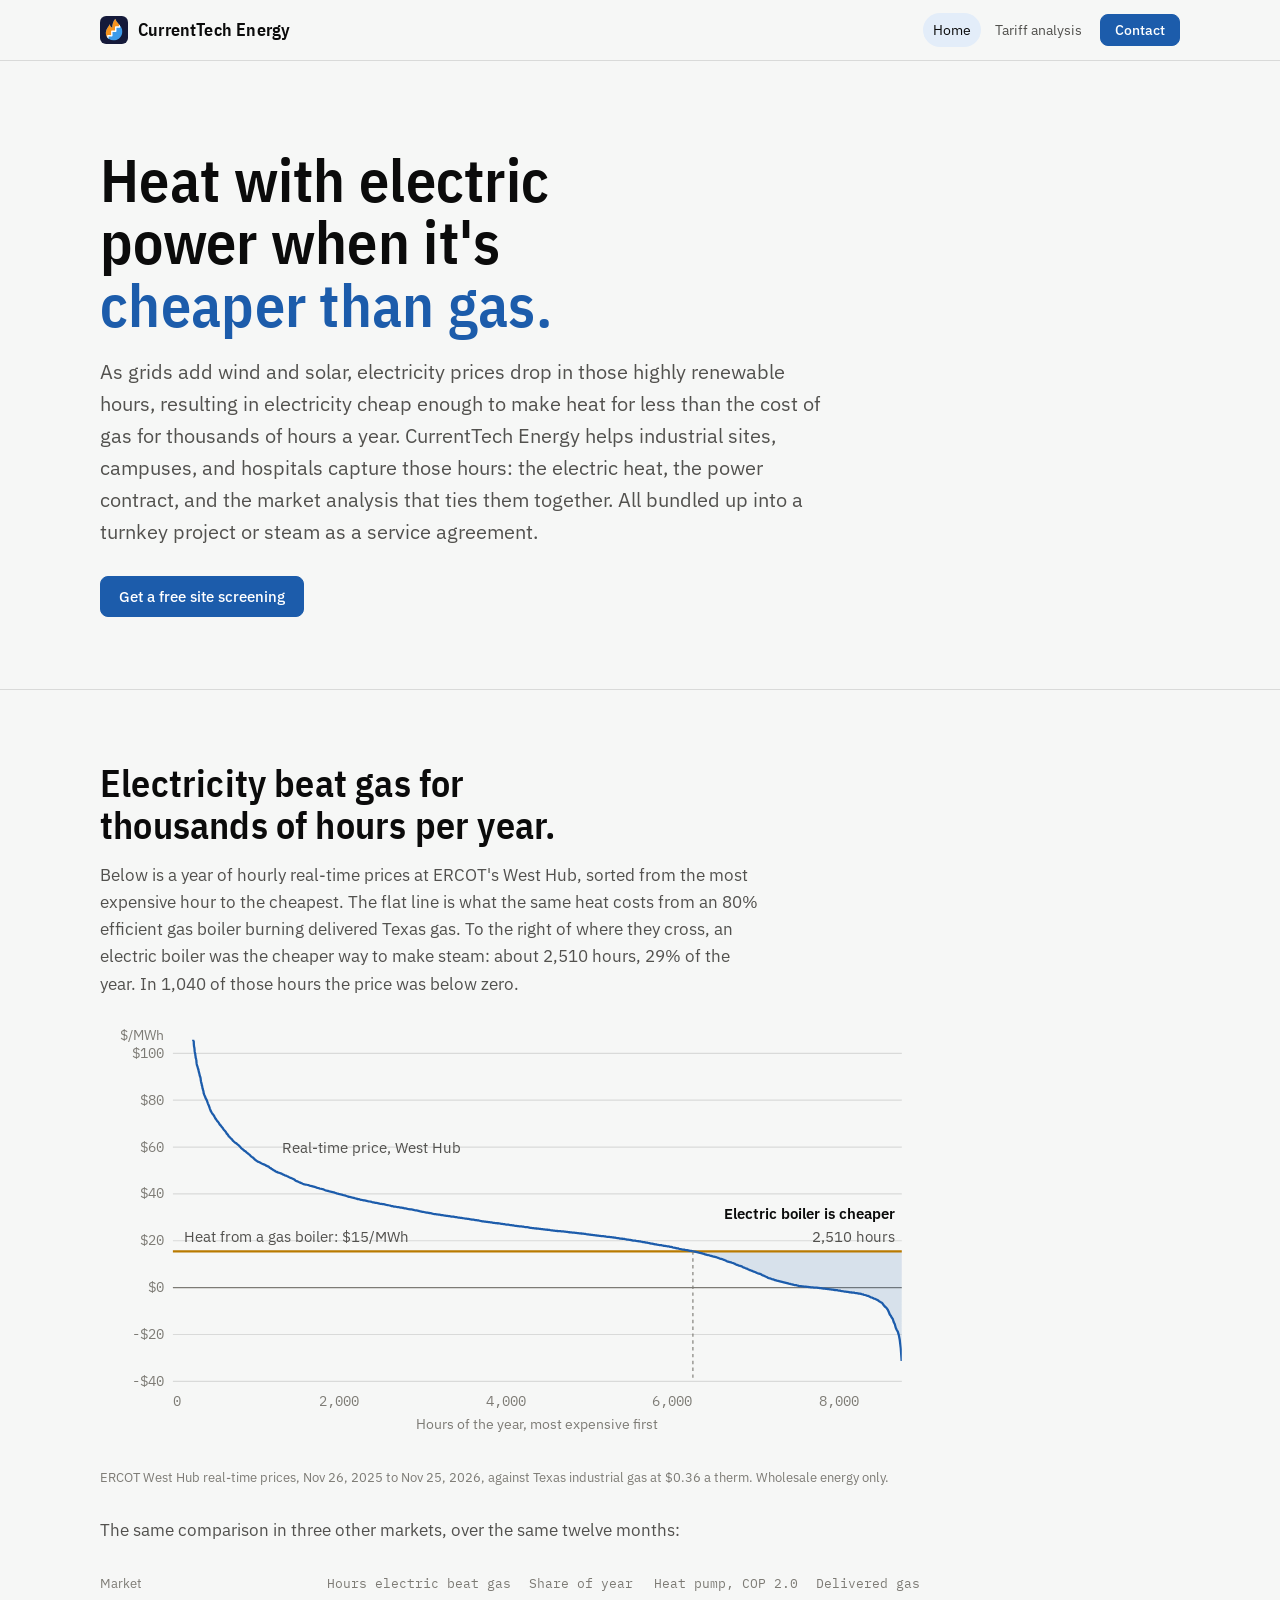
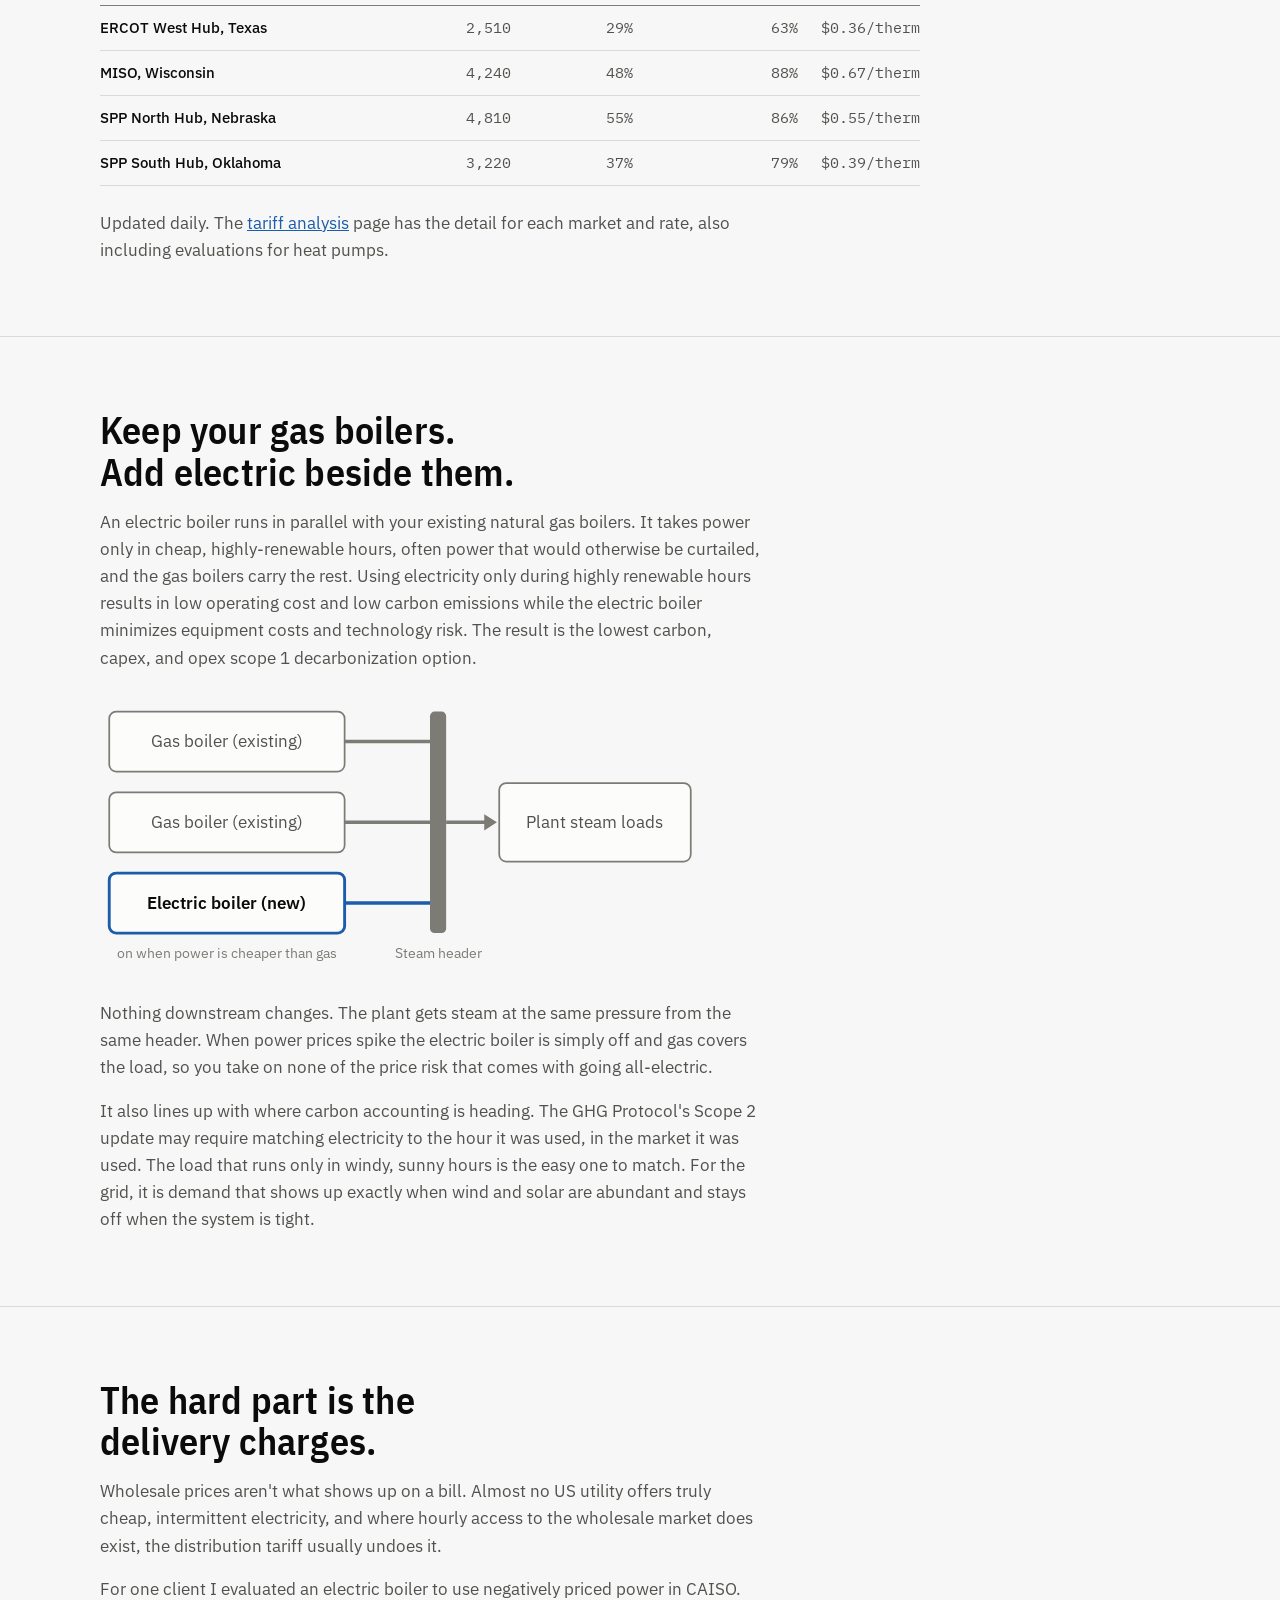
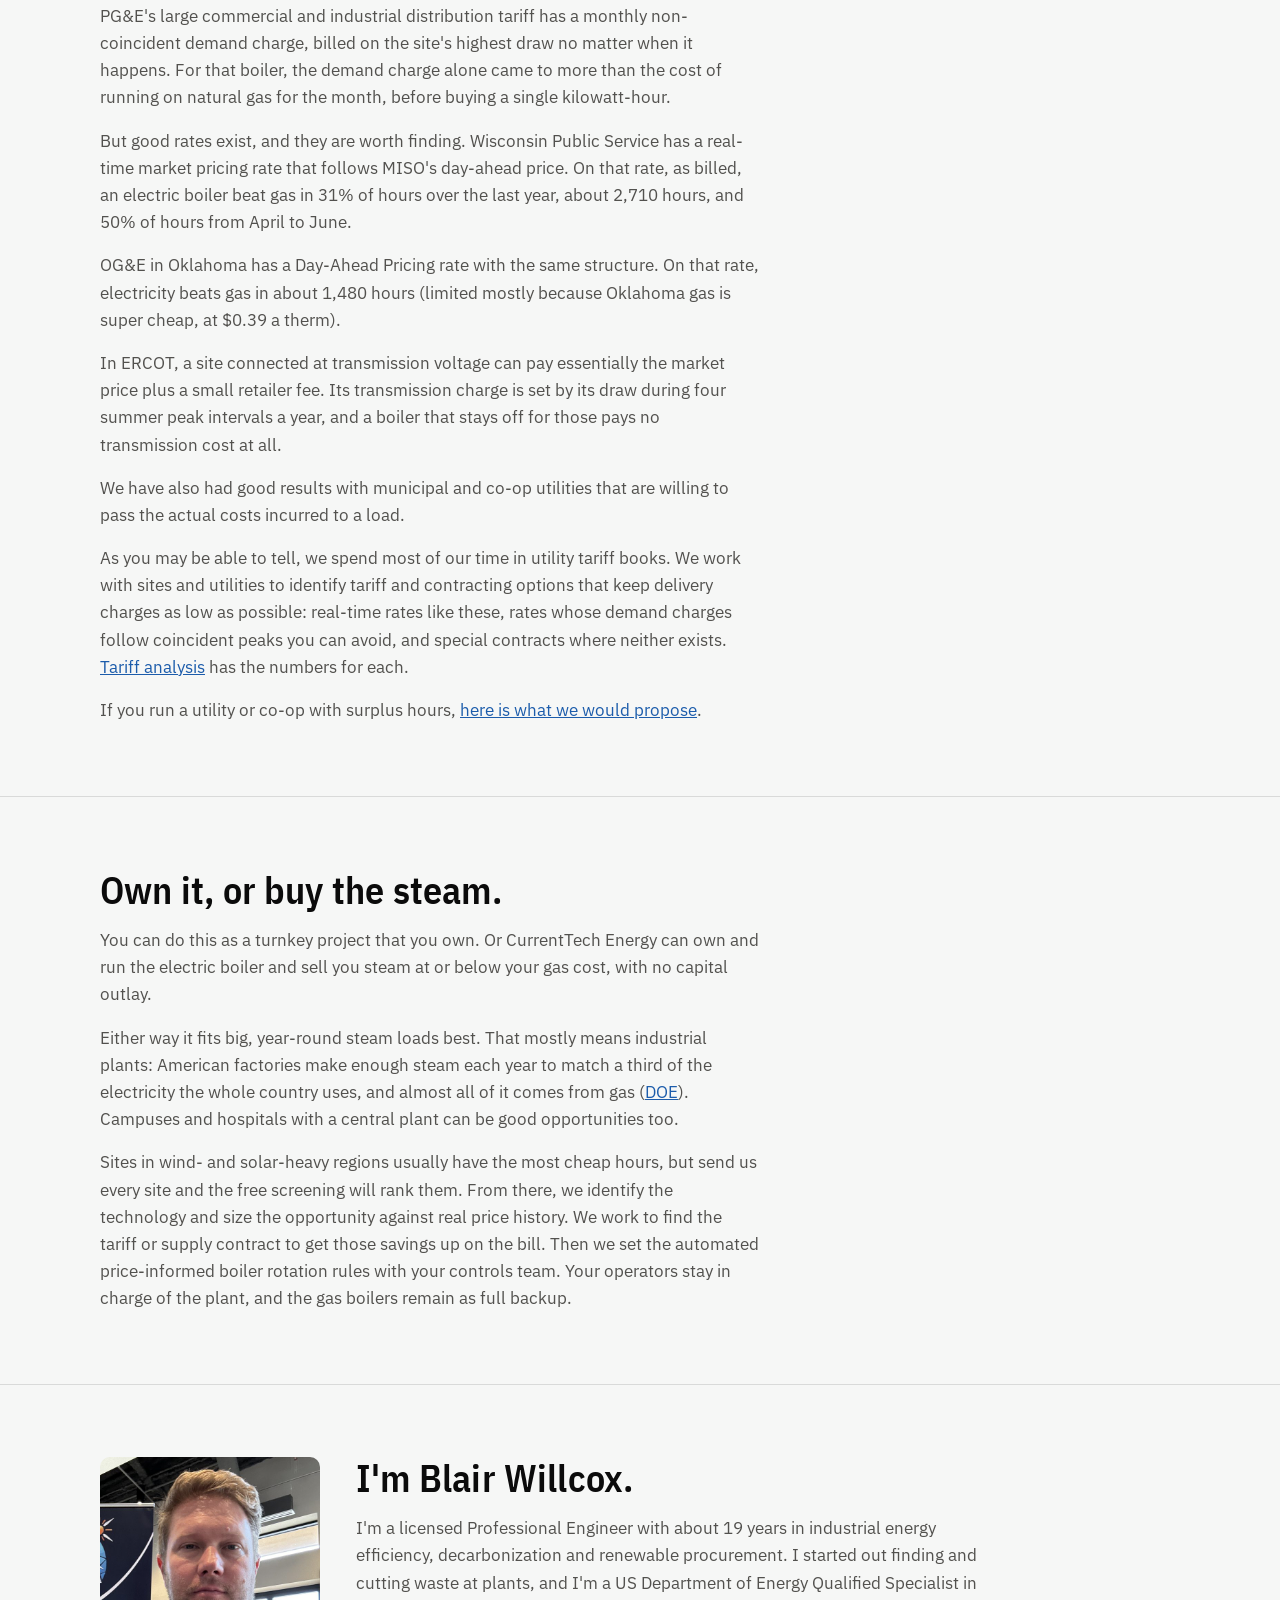
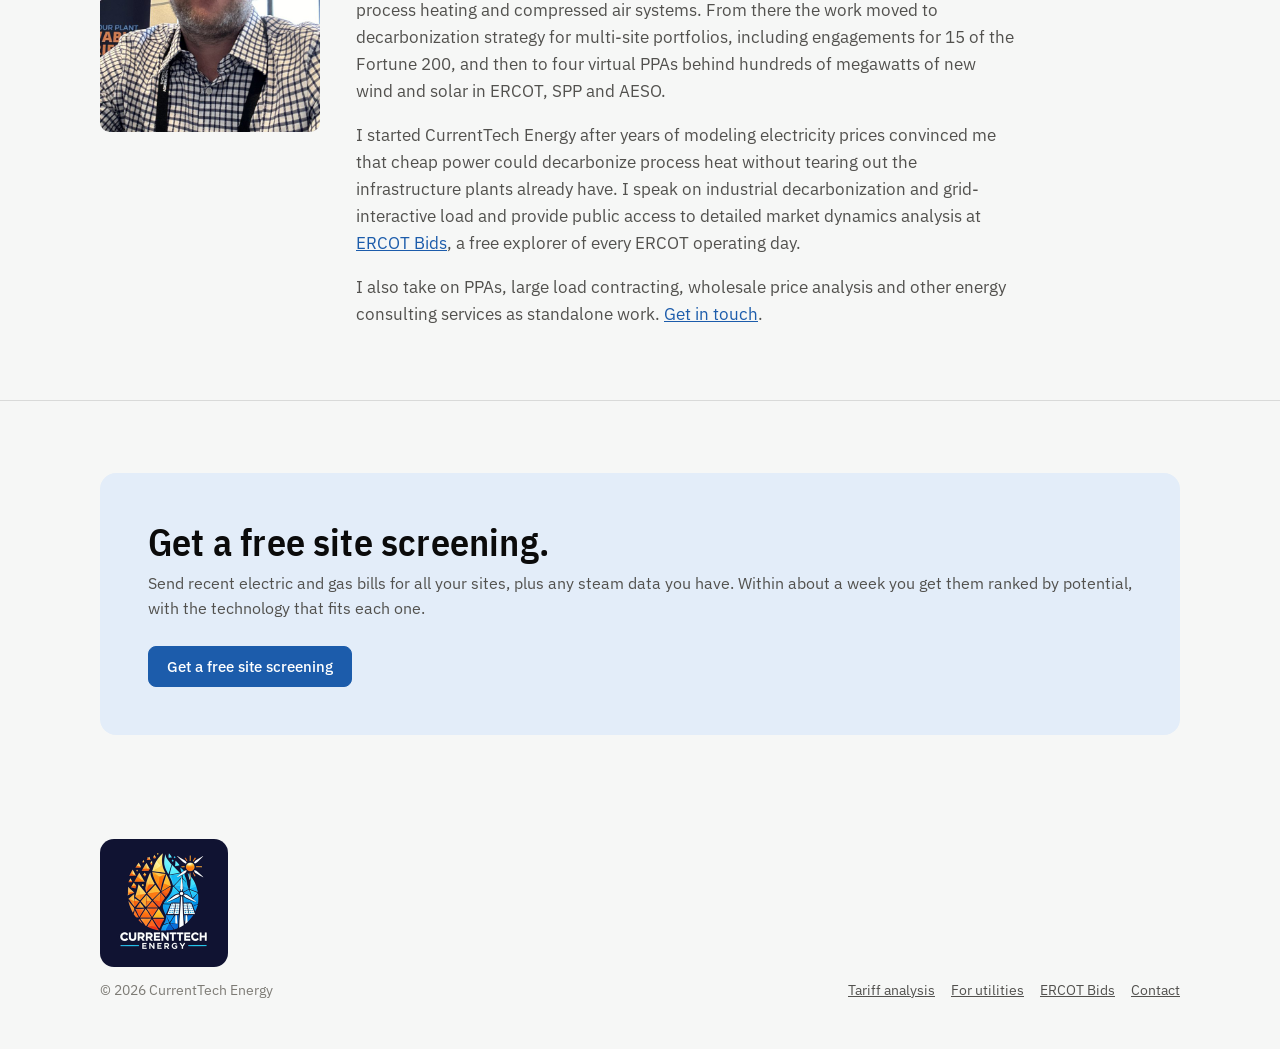
==== commit 2a02ab84: "Update market prices and stats (2026-11-26)" ====
--- a/index.html
+++ b/index.html
@@ -56,7 +56,7 @@
     <div class="wrap">
       <h2>Electricity beat gas for thousands of hours per year.</h2>
       <div class="prose">
-        <p>Below is a year of hourly real-time prices at ERCOT's West Hub, sorted from the most expensive hour to the cheapest. The flat line is what the same heat costs from an 80% efficient gas boiler burning delivered Texas gas. To the right of where they cross, an electric boiler was the cheaper way to make steam: about <span data-stat="ercot_west.eb_hours">2,500</span> hours, <span data-stat="ercot_west.eb_pct">29</span>% of the year. In <span data-stat="ercot_west.neg_hours">1,040</span> of those hours the price was below zero.</p>
+        <p>Below is a year of hourly real-time prices at ERCOT's West Hub, sorted from the most expensive hour to the cheapest. The flat line is what the same heat costs from an 80% efficient gas boiler burning delivered Texas gas. To the right of where they cross, an electric boiler was the cheaper way to make steam: about <span data-stat="ercot_west.eb_hours">2,510</span> hours, <span data-stat="ercot_west.eb_pct">29</span>% of the year. In <span data-stat="ercot_west.neg_hours">1,040</span> of those hours the price was below zero.</p>
       </div>
       <figure class="chart">
         <svg viewBox="0 0 720 360" role="img" aria-labelledby="dc-t dc-d" class="dc" id="dc">
@@ -85,20 +85,20 @@
 <text class="dc-tick" x="648.5" y="334" text-anchor="middle">8,000</text>
 <text class="dc-axis" x="384.0" y="354" text-anchor="middle">Hours of the year, most expensive first</text>
 <text class="dc-axis" x="56" y="12" text-anchor="end">$/MWh</text>
-<path class="dc-area" data-geom="dc.area" d="M521.0,197.9 L521.6,198.0 L522.5,198.1 L523.4,198.3 L524.3,198.5 L525.2,198.7 L526.0,198.9 L526.9,199.1 L527.8,199.3 L528.7,199.6 L529.5,199.8 L530.4,200.1 L531.3,200.3 L532.2,200.6 L533.0,200.9 L533.9,201.0 L534.8,201.2 L535.7,201.5 L536.5,201.7 L537.4,202.0 L538.3,202.3 L539.2,202.5 L540.1,202.7 L540.9,203.0 L541.8,203.2 L542.7,203.5 L543.6,203.8 L544.4,204.2 L545.3,204.4 L546.2,204.6 L547.1,205.0 L547.9,205.3 L548.8,205.6 L549.7,206.0 L550.6,206.5 L551.5,206.9 L552.3,207.1 L553.2,207.3 L554.1,207.6 L555.0,207.9 L555.8,208.1 L556.7,208.5 L557.6,208.9 L558.5,209.3 L559.3,209.8 L560.2,210.0 L561.1,210.4 L562.0,210.6 L562.8,210.8 L563.7,211.2 L564.6,211.8 L565.5,212.1 L566.4,212.5 L567.2,212.8 L568.1,213.1 L569.0,213.6 L569.9,214.0 L570.7,214.4 L571.6,214.7 L572.5,215.0 L573.4,215.3 L574.2,215.7 L575.1,216.0 L576.0,216.3 L576.9,216.8 L577.8,217.2 L578.6,217.4 L579.5,217.7 L580.4,218.0 L581.3,218.5 L582.1,218.9 L583.0,219.2 L583.9,219.7 L584.8,220.2 L585.6,220.5 L586.5,221.1 L587.4,221.3 L588.3,221.5 L589.2,221.9 L590.0,222.2 L590.9,222.4 L591.8,222.7 L592.7,223.2 L593.5,223.3 L594.4,223.6 L595.3,223.8 L596.2,223.9 L597.0,224.3 L597.9,224.5 L598.8,224.7 L599.7,224.9 L600.5,225.2 L601.4,225.4 L602.3,225.6 L603.2,225.8 L604.1,226.0 L604.9,226.2 L605.8,226.4 L606.7,226.6 L607.6,226.8 L608.4,227.0 L609.3,227.2 L610.2,227.5 L611.1,227.6 L611.9,227.8 L612.8,228.0 L613.7,228.3 L614.6,228.4 L615.5,228.5 L616.3,228.6 L617.2,228.7 L618.1,228.8 L619.0,228.9 L619.8,228.9 L620.7,229.0 L621.6,229.1 L622.5,229.2 L623.3,229.3 L624.2,229.4 L625.1,229.5 L626.0,229.6 L626.8,229.7 L627.7,229.7 L628.6,229.8 L629.5,229.8 L630.4,229.9 L631.2,230.0 L632.1,230.1 L633.0,230.2 L633.9,230.3 L634.7,230.5 L635.6,230.6 L636.5,230.7 L637.4,230.8 L638.2,230.9 L639.1,231.0 L640.0,231.1 L640.9,231.2 L641.8,231.3 L642.6,231.4 L643.5,231.5 L644.4,231.7 L645.3,231.8 L646.1,231.9 L647.0,232.0 L647.9,232.2 L648.8,232.3 L649.6,232.4 L650.5,232.6 L651.4,232.7 L652.3,232.9 L653.2,233.1 L654.0,233.2 L654.9,233.3 L655.8,233.4 L656.7,233.5 L657.5,233.6 L658.4,233.8 L659.3,233.9 L660.2,234.0 L661.0,234.2 L661.9,234.2 L662.8,234.4 L663.7,234.5 L664.5,234.6 L665.4,234.7 L666.3,234.9 L667.2,235.0 L668.1,235.2 L668.9,235.4 L669.8,235.6 L670.7,236.0 L671.6,236.2 L672.4,236.4 L673.3,236.7 L674.2,236.9 L675.1,237.3 L675.9,237.7 L676.8,238.2 L677.7,238.4 L678.6,238.8 L679.5,239.3 L680.3,239.5 L681.2,239.9 L682.1,240.3 L683.0,240.8 L683.8,241.4 L684.7,242.0 L685.6,242.6 L686.5,243.0 L687.3,243.9 L688.2,245.2 L689.1,246.3 L690.0,247.0 L690.8,247.9 L691.7,249.1 L692.6,251.1 L693.5,253.3 L694.4,254.5 L695.2,256.1 L696.1,257.3 L697.0,260.2 L697.9,261.9 L698.7,265.0 L699.6,266.9 L700.5,268.4 L701.4,271.4 L702.2,275.5 L703.1,282.9 L703.9,294.1 L704.0,197.9 Z"/>
+<path class="dc-area" data-geom="dc.area" d="M520.6,197.9 L520.8,197.9 L521.6,198.0 L522.5,198.2 L523.4,198.4 L524.3,198.6 L525.2,198.8 L526.0,199.0 L526.9,199.2 L527.8,199.4 L528.7,199.6 L529.5,199.9 L530.4,200.1 L531.3,200.5 L532.2,200.7 L533.0,200.9 L533.9,201.1 L534.8,201.3 L535.7,201.6 L536.5,201.8 L537.4,202.1 L538.3,202.4 L539.2,202.5 L540.1,202.8 L540.9,203.0 L541.8,203.3 L542.7,203.6 L543.6,203.9 L544.4,204.2 L545.3,204.4 L546.2,204.7 L547.1,205.0 L547.9,205.4 L548.8,205.7 L549.7,206.1 L550.6,206.7 L551.5,206.9 L552.3,207.1 L553.2,207.4 L554.1,207.6 L555.0,207.9 L555.8,208.1 L556.7,208.5 L557.6,208.9 L558.5,209.4 L559.3,209.8 L560.2,210.0 L561.1,210.4 L562.0,210.6 L562.8,210.8 L563.7,211.2 L564.6,211.8 L565.5,212.1 L566.4,212.5 L567.2,212.8 L568.1,213.1 L569.0,213.6 L569.9,214.0 L570.7,214.4 L571.6,214.7 L572.5,215.0 L573.4,215.4 L574.2,215.7 L575.1,216.0 L576.0,216.4 L576.9,216.9 L577.8,217.2 L578.6,217.4 L579.5,217.7 L580.4,218.0 L581.3,218.6 L582.1,219.0 L583.0,219.3 L583.9,219.8 L584.8,220.2 L585.6,220.5 L586.5,221.1 L587.4,221.4 L588.3,221.6 L589.2,221.9 L590.0,222.2 L590.9,222.4 L591.8,222.7 L592.7,223.2 L593.5,223.3 L594.4,223.6 L595.3,223.8 L596.2,224.0 L597.0,224.3 L597.9,224.5 L598.8,224.7 L599.7,224.9 L600.5,225.2 L601.4,225.4 L602.3,225.6 L603.2,225.8 L604.1,226.0 L604.9,226.2 L605.8,226.4 L606.7,226.7 L607.6,226.8 L608.4,227.0 L609.3,227.3 L610.2,227.5 L611.1,227.6 L611.9,227.8 L612.8,228.0 L613.7,228.3 L614.6,228.4 L615.5,228.5 L616.3,228.6 L617.2,228.7 L618.1,228.8 L619.0,228.9 L619.8,228.9 L620.7,229.0 L621.6,229.1 L622.5,229.2 L623.3,229.3 L624.2,229.4 L625.1,229.5 L626.0,229.6 L626.8,229.7 L627.7,229.7 L628.6,229.8 L629.5,229.8 L630.4,229.9 L631.2,230.0 L632.1,230.1 L633.0,230.2 L633.9,230.3 L634.7,230.5 L635.6,230.6 L636.5,230.7 L637.4,230.8 L638.2,230.9 L639.1,231.0 L640.0,231.1 L640.9,231.2 L641.8,231.3 L642.6,231.4 L643.5,231.5 L644.4,231.7 L645.3,231.8 L646.1,231.9 L647.0,232.0 L647.9,232.2 L648.8,232.3 L649.6,232.4 L650.5,232.6 L651.4,232.7 L652.3,232.9 L653.2,233.1 L654.0,233.2 L654.9,233.3 L655.8,233.4 L656.7,233.5 L657.5,233.6 L658.4,233.8 L659.3,233.9 L660.2,234.0 L661.0,234.2 L661.9,234.2 L662.8,234.4 L663.7,234.5 L664.5,234.6 L665.4,234.7 L666.3,234.9 L667.2,235.0 L668.1,235.2 L668.9,235.4 L669.8,235.6 L670.7,236.0 L671.6,236.2 L672.4,236.4 L673.3,236.7 L674.2,236.9 L675.1,237.3 L675.9,237.7 L676.8,238.2 L677.7,238.4 L678.6,238.8 L679.5,239.3 L680.3,239.5 L681.2,239.9 L682.1,240.3 L683.0,240.8 L683.8,241.4 L684.7,242.0 L685.6,242.6 L686.5,243.0 L687.3,243.9 L688.2,245.2 L689.1,246.3 L690.0,247.0 L690.8,247.9 L691.7,249.1 L692.6,251.1 L693.5,253.3 L694.4,254.5 L695.2,256.1 L696.1,257.3 L697.0,260.2 L697.9,261.9 L698.7,265.0 L699.6,266.9 L700.5,268.4 L701.4,271.4 L702.2,275.5 L703.1,282.9 L703.9,294.1 L704.0,197.9 Z"/>
 <line class="dc-gas" data-geom="dc.gas" x1="64" x2="704" y1="197.9" y2="197.9"/>
 <clipPath id="dc-clip"><rect x="64" y="12" width="640" height="302"/></clipPath>
-<path class="dc-price" data-geom="dc.price" clip-path="url(#dc-clip)" d="M64.0,-593.1 L64.1,-593.1 L64.3,-593.1 L64.4,-593.1 L64.6,-593.1 L64.7,-593.1 L64.9,-593.1 L65.0,-593.1 L65.2,-593.1 L65.3,-593.1 L65.5,-593.1 L65.6,-593.1 L65.8,-589.5 L65.9,-564.4 L66.0,-542.0 L66.2,-503.9 L66.3,-460.5 L66.5,-448.3 L66.6,-434.0 L66.8,-426.0 L66.9,-392.0 L67.1,-380.7 L67.2,-367.5 L67.4,-359.2 L67.5,-353.5 L67.7,-338.1 L67.8,-328.5 L67.9,-325.9 L68.1,-317.5 L68.2,-314.4 L68.4,-304.2 L68.5,-283.4 L68.7,-270.8 L68.8,-263.5 L69.0,-253.8 L69.1,-244.1 L69.3,-236.0 L69.4,-234.6 L69.6,-233.8 L69.7,-230.4 L69.8,-227.7 L70.0,-217.7 L70.1,-209.0 L70.3,-204.1 L70.4,-192.5 L70.6,-188.0 L70.7,-177.7 L70.9,-172.1 L71.0,-164.8 L71.2,-163.5 L71.3,-158.9 L71.5,-152.6 L71.6,-150.3 L71.7,-140.8 L71.9,-135.5 L72.0,-130.6 L72.2,-128.4 L72.3,-127.7 L72.5,-122.9 L72.6,-117.8 L72.8,-115.5 L72.9,-114.4 L73.1,-110.1 L73.2,-109.3 L73.4,-107.9 L73.5,-105.6 L73.6,-100.2 L73.8,-98.4 L73.9,-97.2 L74.1,-91.9 L74.2,-89.0 L74.4,-88.4 L74.5,-84.4 L74.7,-84.2 L74.8,-81.0 L75.0,-80.0 L75.1,-77.2 L75.3,-76.3 L75.4,-73.8 L75.5,-72.6 L75.7,-71.6 L75.8,-62.7 L76.0,-61.0 L76.1,-60.3 L76.3,-55.5 L76.4,-54.5 L76.6,-53.7 L76.7,-51.6 L76.9,-51.0 L77.0,-47.8 L77.2,-46.3 L77.3,-45.0 L77.4,-43.4 L77.6,-42.1 L77.7,-38.5 L77.9,-34.4 L78.0,-32.0 L78.2,-29.5 L78.3,-26.7 L78.5,-26.0 L78.6,-25.4 L78.8,-23.8 L78.9,-22.8 L79.1,-21.2 L79.2,-19.1 L79.3,-18.2 L79.5,-14.2 L79.6,-13.5 L79.8,-13.1 L79.9,-10.3 L80.1,-8.1 L80.2,-4.4 L80.4,-3.9 L80.5,-2.5 L80.7,-0.4 L80.8,3.6 L80.9,5.6 L81.1,6.1 L81.2,7.4 L81.4,7.6 L81.5,8.4 L81.7,9.6 L81.8,12.4 L82.0,12.7 L82.1,13.0 L82.3,13.5 L82.4,16.1 L82.6,18.2 L82.7,18.5 L82.8,18.7 L83.0,20.4 L83.1,22.1 L83.3,23.0 L83.4,24.0 L83.6,24.0 L83.7,25.7 L83.9,26.4 L84.0,27.8 L84.2,28.4 L84.3,28.7 L84.5,29.5 L84.6,29.8 L84.7,31.7 L84.9,33.3 L85.0,33.7 L85.2,34.7 L85.3,34.8 L85.5,35.4 L85.6,35.7 L85.8,36.4 L85.9,36.8 L86.1,37.6 L86.2,38.0 L86.4,38.1 L86.5,39.3 L86.6,39.5 L86.8,40.1 L86.9,40.9 L87.1,41.1 L87.2,41.4 L87.4,42.4 L87.5,42.5 L87.7,43.3 L87.8,43.9 L88.0,44.6 L88.1,44.7 L88.3,45.2 L88.4,46.4 L88.5,47.2 L88.7,48.3 L88.8,48.9 L89.0,49.4 L89.1,50.4 L89.3,50.6 L89.4,51.6 L89.6,52.3 L89.7,52.4 L89.9,52.9 L90.0,54.0 L90.2,54.8 L90.3,55.4 L90.4,55.7 L90.6,56.5 L90.7,56.7 L90.9,57.3 L91.0,57.8 L91.2,59.0 L91.3,59.2 L91.5,59.7 L91.6,60.2 L91.8,60.5 L91.9,61.0 L92.1,61.3 L92.2,61.5 L92.3,61.8 L92.5,61.8 L92.6,62.4 L92.8,62.9 L92.9,63.1 L93.1,63.6 L93.8,64.8 L94.7,67.6 L95.6,69.1 L96.4,72.1 L97.3,74.4 L98.2,75.8 L99.1,77.1 L99.9,78.3 L100.8,80.1 L101.7,81.5 L102.6,82.8 L103.5,84.0 L104.3,85.0 L105.2,86.3 L106.1,87.3 L107.0,88.3 L107.8,89.4 L108.7,90.8 L109.6,91.8 L110.5,92.8 L111.3,93.8 L112.2,95.1 L113.1,96.2 L114.0,97.4 L114.8,98.4 L115.7,99.2 L116.6,100.4 L117.5,101.3 L118.4,102.1 L119.2,102.5 L120.1,103.2 L121.0,104.1 L121.9,104.7 L122.7,105.5 L123.6,106.1 L124.5,107.2 L125.4,107.9 L126.2,108.7 L127.1,109.5 L128.0,110.2 L128.9,110.7 L129.8,111.7 L130.6,112.0 L131.5,112.9 L132.4,113.7 L133.3,114.5 L134.1,115.2 L135.0,116.0 L135.9,116.6 L136.8,117.5 L137.6,118.2 L138.5,118.9 L139.4,119.3 L140.3,119.6 L141.2,120.1 L142.0,120.5 L142.9,121.0 L143.8,121.4 L144.7,121.8 L145.5,122.3 L146.4,122.7 L147.3,123.2 L148.2,123.5 L149.0,124.2 L149.9,124.7 L150.8,125.3 L151.7,126.0 L152.5,126.6 L153.4,127.1 L154.3,127.7 L155.2,128.1 L156.1,128.5 L156.9,128.8 L157.8,129.1 L158.7,129.4 L159.6,129.9 L160.4,130.4 L161.3,130.7 L162.2,131.1 L163.1,131.3 L163.9,131.7 L164.8,132.0 L165.7,132.7 L166.6,133.1 L167.5,133.5 L168.3,133.8 L169.2,134.1 L170.1,134.6 L171.0,135.2 L171.8,135.9 L172.7,136.3 L173.6,136.6 L174.5,137.0 L175.3,137.4 L176.2,137.9 L177.1,138.2 L178.0,138.5 L178.8,138.8 L179.7,139.1 L180.6,139.3 L181.5,139.4 L182.4,139.7 L183.2,139.9 L184.1,140.1 L185.0,140.3 L185.9,140.6 L186.7,140.9 L187.6,141.1 L188.5,141.3 L189.4,141.6 L190.2,142.0 L191.1,142.2 L192.0,142.4 L192.9,142.7 L193.8,142.9 L194.6,143.1 L195.5,143.3 L196.4,143.6 L197.3,144.0 L198.1,144.3 L199.0,144.5 L199.9,144.7 L200.8,145.0 L201.6,145.2 L202.5,145.5 L203.4,145.6 L204.3,145.8 L205.2,146.0 L206.0,146.3 L206.9,146.6 L207.8,146.9 L208.7,147.1 L209.5,147.4 L210.4,147.7 L211.3,147.8 L212.2,148.0 L213.0,148.3 L213.9,148.6 L214.8,148.8 L215.7,149.1 L216.5,149.3 L217.4,149.7 L218.3,150.0 L219.2,150.1 L220.1,150.3 L220.9,150.5 L221.8,150.7 L222.7,150.9 L223.6,151.2 L224.4,151.4 L225.3,151.6 L226.2,152.0 L227.1,152.1 L227.9,152.3 L228.8,152.6 L229.7,152.7 L230.6,152.8 L231.5,153.0 L232.3,153.2 L233.2,153.4 L234.1,153.6 L235.0,153.7 L235.8,153.9 L236.7,154.1 L237.6,154.3 L238.5,154.4 L239.3,154.7 L240.2,154.9 L241.1,155.1 L242.0,155.3 L242.8,155.4 L243.7,155.5 L244.6,155.7 L245.5,155.9 L246.4,156.1 L247.2,156.2 L248.1,156.4 L249.0,156.5 L249.9,156.7 L250.7,156.9 L251.6,157.0 L252.5,157.2 L253.4,157.4 L254.2,157.6 L255.1,157.8 L256.0,158.0 L256.9,158.2 L257.8,158.5 L258.6,158.6 L259.5,158.7 L260.4,158.9 L261.3,158.9 L262.1,159.1 L263.0,159.2 L263.9,159.4 L264.8,159.5 L265.6,159.6 L266.5,159.8 L267.4,160.0 L268.3,160.2 L269.2,160.3 L270.0,160.5 L270.9,160.7 L271.8,160.8 L272.7,161.0 L273.5,161.1 L274.4,161.3 L275.3,161.4 L276.2,161.7 L277.0,161.8 L277.9,161.9 L278.8,162.0 L279.7,162.2 L280.5,162.5 L281.4,162.7 L282.3,162.9 L283.2,163.1 L284.1,163.3 L284.9,163.5 L285.8,163.6 L286.7,163.7 L287.6,163.9 L288.4,164.1 L289.3,164.2 L290.2,164.4 L291.1,164.5 L291.9,164.8 L292.8,164.9 L293.7,165.0 L294.6,165.2 L295.5,165.3 L296.3,165.4 L297.2,165.5 L298.1,165.7 L299.0,165.7 L299.8,165.9 L300.7,166.1 L301.6,166.2 L302.5,166.3 L303.3,166.4 L304.2,166.6 L305.1,166.8 L306.0,166.9 L306.8,167.0 L307.7,167.1 L308.6,167.2 L309.5,167.3 L310.4,167.4 L311.2,167.6 L312.1,167.8 L313.0,167.9 L313.9,168.0 L314.7,168.2 L315.6,168.3 L316.5,168.4 L317.4,168.5 L318.2,168.6 L319.1,168.7 L320.0,169.0 L320.9,169.0 L321.8,169.2 L322.6,169.3 L323.5,169.4 L324.4,169.5 L325.3,169.6 L326.1,169.8 L327.0,169.9 L327.9,170.1 L328.8,170.2 L329.6,170.3 L330.5,170.5 L331.4,170.6 L332.3,170.7 L333.2,170.9 L334.0,171.1 L334.9,171.2 L335.8,171.4 L336.7,171.5 L337.5,171.6 L338.4,171.7 L339.3,171.8 L340.2,171.9 L341.0,172.1 L341.9,172.2 L342.8,172.4 L343.7,172.5 L344.5,172.6 L345.4,172.7 L346.3,172.8 L347.2,173.0 L348.1,173.0 L348.9,173.1 L349.8,173.2 L350.7,173.3 L351.6,173.5 L352.4,173.6 L353.3,173.8 L354.2,173.9 L355.1,173.9 L355.9,174.1 L356.8,174.3 L357.7,174.4 L358.6,174.5 L359.5,174.6 L360.3,174.7 L361.2,174.9 L362.1,175.0 L363.0,175.1 L363.8,175.3 L364.7,175.4 L365.6,175.5 L366.5,175.6 L367.3,175.7 L368.2,175.8 L369.1,175.9 L370.0,176.0 L370.8,176.0 L371.7,176.1 L372.6,176.3 L373.5,176.5 L374.4,176.5 L375.2,176.7 L376.1,176.8 L377.0,176.9 L377.9,177.0 L378.7,177.3 L379.6,177.4 L380.5,177.5 L381.4,177.6 L382.2,177.7 L383.1,177.8 L384.0,177.9 L384.9,178.0 L385.8,178.0 L386.6,178.1 L387.5,178.2 L388.4,178.3 L389.3,178.4 L390.1,178.6 L391.0,178.7 L391.9,178.8 L392.8,178.8 L393.6,179.0 L394.5,179.0 L395.4,179.1 L396.3,179.3 L397.2,179.5 L398.0,179.5 L398.9,179.7 L399.8,179.8 L400.7,179.9 L401.5,180.0 L402.4,180.1 L403.3,180.1 L404.2,180.2 L405.0,180.3 L405.9,180.3 L406.8,180.4 L407.7,180.5 L408.5,180.6 L409.4,180.7 L410.3,180.8 L411.2,180.9 L412.1,181.0 L412.9,181.1 L413.8,181.2 L414.7,181.4 L415.6,181.4 L416.4,181.5 L417.3,181.5 L418.2,181.7 L419.1,181.8 L419.9,181.8 L420.8,181.9 L421.7,182.1 L422.6,182.2 L423.5,182.3 L424.3,182.4 L425.2,182.4 L426.1,182.5 L427.0,182.7 L427.8,182.9 L428.7,182.9 L429.6,183.1 L430.5,183.2 L431.3,183.3 L432.2,183.5 L433.1,183.6 L434.0,183.7 L434.8,183.7 L435.7,183.8 L436.6,184.0 L437.5,184.1 L438.4,184.2 L439.2,184.3 L440.1,184.4 L441.0,184.4 L441.9,184.6 L442.7,184.6 L443.6,184.7 L444.5,184.9 L445.4,185.0 L446.2,185.1 L447.1,185.2 L448.0,185.3 L448.9,185.4 L449.8,185.5 L450.6,185.6 L451.5,185.7 L452.4,185.9 L453.3,186.0 L454.1,186.2 L455.0,186.3 L455.9,186.4 L456.8,186.5 L457.6,186.7 L458.5,186.8 L459.4,186.9 L460.3,187.0 L461.2,187.1 L462.0,187.3 L462.9,187.4 L463.8,187.6 L464.7,187.6 L465.5,187.8 L466.4,187.9 L467.3,188.1 L468.2,188.3 L469.0,188.4 L469.9,188.5 L470.8,188.6 L471.7,188.8 L472.5,188.9 L473.4,189.0 L474.3,189.1 L475.2,189.3 L476.1,189.5 L476.9,189.6 L477.8,189.8 L478.7,189.9 L479.6,190.1 L480.4,190.2 L481.3,190.4 L482.2,190.6 L483.1,190.7 L483.9,190.9 L484.8,191.1 L485.7,191.2 L486.6,191.4 L487.5,191.6 L488.3,191.7 L489.2,191.9 L490.1,192.1 L491.0,192.2 L491.8,192.3 L492.7,192.5 L493.6,192.6 L494.5,192.7 L495.3,192.9 L496.2,193.0 L497.1,193.2 L498.0,193.3 L498.8,193.4 L499.7,193.6 L500.6,193.7 L501.5,193.9 L502.4,194.1 L503.2,194.3 L504.1,194.6 L505.0,194.8 L505.9,194.9 L506.7,195.1 L507.6,195.3 L508.5,195.5 L509.4,195.7 L510.2,195.9 L511.1,196.1 L512.0,196.2 L512.9,196.4 L513.8,196.5 L514.6,196.7 L515.5,196.8 L516.4,196.9 L517.3,197.1 L518.1,197.3 L519.0,197.5 L519.9,197.6 L520.8,197.8 L521.6,198.0 L522.5,198.1 L523.4,198.3 L524.3,198.5 L525.2,198.7 L526.0,198.9 L526.9,199.1 L527.8,199.3 L528.7,199.6 L529.5,199.8 L530.4,200.1 L531.3,200.3 L532.2,200.6 L533.0,200.9 L533.9,201.0 L534.8,201.2 L535.7,201.5 L536.5,201.7 L537.4,202.0 L538.3,202.3 L539.2,202.5 L540.1,202.7 L540.9,203.0 L541.8,203.2 L542.7,203.5 L543.6,203.8 L544.4,204.2 L545.3,204.4 L546.2,204.6 L547.1,205.0 L547.9,205.3 L548.8,205.6 L549.7,206.0 L550.6,206.5 L551.5,206.9 L552.3,207.1 L553.2,207.3 L554.1,207.6 L555.0,207.9 L555.8,208.1 L556.7,208.5 L557.6,208.9 L558.5,209.3 L559.3,209.8 L560.2,210.0 L561.1,210.4 L562.0,210.6 L562.8,210.8 L563.7,211.2 L564.6,211.8 L565.5,212.1 L566.4,212.5 L567.2,212.8 L568.1,213.1 L569.0,213.6 L569.9,214.0 L570.7,214.4 L571.6,214.7 L572.5,215.0 L573.4,215.3 L574.2,215.7 L575.1,216.0 L576.0,216.3 L576.9,216.8 L577.8,217.2 L578.6,217.4 L579.5,217.7 L580.4,218.0 L581.3,218.5 L582.1,218.9 L583.0,219.2 L583.9,219.7 L584.8,220.2 L585.6,220.5 L586.5,221.1 L587.4,221.3 L588.3,221.5 L589.2,221.9 L590.0,222.2 L590.9,222.4 L591.8,222.7 L592.7,223.2 L593.5,223.3 L594.4,223.6 L595.3,223.8 L596.2,223.9 L597.0,224.3 L597.9,224.5 L598.8,224.7 L599.7,224.9 L600.5,225.2 L601.4,225.4 L602.3,225.6 L603.2,225.8 L604.1,226.0 L604.9,226.2 L605.8,226.4 L606.7,226.6 L607.6,226.8 L608.4,227.0 L609.3,227.2 L610.2,227.5 L611.1,227.6 L611.9,227.8 L612.8,228.0 L613.7,228.3 L614.6,228.4 L615.5,228.5 L616.3,228.6 L617.2,228.7 L618.1,228.8 L619.0,228.9 L619.8,228.9 L620.7,229.0 L621.6,229.1 L622.5,229.2 L623.3,229.3 L624.2,229.4 L625.1,229.5 L626.0,229.6 L626.8,229.7 L627.7,229.7 L628.6,229.8 L629.5,229.8 L630.4,229.9 L631.2,230.0 L632.1,230.1 L633.0,230.2 L633.9,230.3 L634.7,230.5 L635.6,230.6 L636.5,230.7 L637.4,230.8 L638.2,230.9 L639.1,231.0 L640.0,231.1 L640.9,231.2 L641.8,231.3 L642.6,231.4 L643.5,231.5 L644.4,231.7 L645.3,231.8 L646.1,231.9 L647.0,232.0 L647.9,232.2 L648.8,232.3 L649.6,232.4 L650.5,232.6 L651.4,232.7 L652.3,232.9 L653.2,233.1 L654.0,233.2 L654.9,233.3 L655.8,233.4 L656.7,233.5 L657.5,233.6 L658.4,233.8 L659.3,233.9 L660.2,234.0 L661.0,234.2 L661.9,234.2 L662.8,234.4 L663.7,234.5 L664.5,234.6 L665.4,234.7 L666.3,234.9 L667.2,235.0 L668.1,235.2 L668.9,235.4 L669.8,235.6 L670.7,236.0 L671.6,236.2 L672.4,236.4 L673.3,236.7 L674.2,236.9 L675.1,237.3 L675.9,237.7 L676.8,238.2 L677.7,238.4 L678.6,238.8 L679.5,239.3 L680.3,239.5 L681.2,239.9 L682.1,240.3 L683.0,240.8 L683.8,241.4 L684.7,242.0 L685.6,242.6 L686.5,243.0 L687.3,243.9 L688.2,245.2 L689.1,246.3 L690.0,247.0 L690.8,247.9 L691.7,249.1 L692.6,251.1 L693.5,253.3 L694.4,254.5 L695.2,256.1 L696.1,257.3 L697.0,260.2 L697.9,261.9 L698.7,265.0 L699.6,266.9 L700.5,268.4 L701.4,271.4 L702.2,275.5 L703.1,282.9 L703.9,294.1"/>
-<line class="dc-cross" data-geom="dc.cross" x1="521.0" x2="521.0" y1="197.9" y2="312"/>
+<path class="dc-price" data-geom="dc.price" clip-path="url(#dc-clip)" d="M64.0,-593.1 L64.1,-593.1 L64.3,-593.1 L64.4,-593.1 L64.6,-593.1 L64.7,-593.1 L64.9,-593.1 L65.0,-593.1 L65.2,-593.1 L65.3,-593.1 L65.5,-593.1 L65.6,-593.1 L65.8,-589.5 L65.9,-564.4 L66.0,-542.0 L66.2,-503.9 L66.3,-460.5 L66.5,-448.3 L66.6,-434.0 L66.8,-426.0 L66.9,-392.0 L67.1,-380.7 L67.2,-367.5 L67.4,-359.2 L67.5,-353.5 L67.7,-338.1 L67.8,-328.5 L67.9,-325.9 L68.1,-317.5 L68.2,-314.4 L68.4,-304.2 L68.5,-283.4 L68.7,-270.8 L68.8,-263.5 L69.0,-253.8 L69.1,-244.1 L69.3,-236.0 L69.4,-234.6 L69.6,-233.8 L69.7,-230.4 L69.8,-227.7 L70.0,-217.7 L70.1,-209.0 L70.3,-204.1 L70.4,-192.5 L70.6,-188.0 L70.7,-177.7 L70.9,-172.1 L71.0,-164.8 L71.2,-163.5 L71.3,-158.9 L71.5,-152.6 L71.6,-150.3 L71.7,-140.8 L71.9,-135.5 L72.0,-130.6 L72.2,-128.4 L72.3,-127.7 L72.5,-122.9 L72.6,-117.8 L72.8,-115.5 L72.9,-114.4 L73.1,-110.1 L73.2,-109.3 L73.4,-107.9 L73.5,-105.6 L73.6,-100.2 L73.8,-98.4 L73.9,-97.2 L74.1,-91.9 L74.2,-89.0 L74.4,-88.4 L74.5,-84.4 L74.7,-84.2 L74.8,-81.0 L75.0,-80.0 L75.1,-77.2 L75.3,-76.3 L75.4,-73.8 L75.5,-72.6 L75.7,-71.6 L75.8,-62.7 L76.0,-61.0 L76.1,-60.3 L76.3,-55.5 L76.4,-54.5 L76.6,-53.7 L76.7,-51.6 L76.9,-51.0 L77.0,-47.8 L77.2,-46.3 L77.3,-45.0 L77.4,-43.4 L77.6,-42.1 L77.7,-38.5 L77.9,-34.4 L78.0,-32.0 L78.2,-29.5 L78.3,-26.7 L78.5,-26.0 L78.6,-25.4 L78.8,-23.8 L78.9,-22.8 L79.1,-21.2 L79.2,-19.1 L79.3,-18.2 L79.5,-14.2 L79.6,-13.5 L79.8,-13.1 L79.9,-10.3 L80.1,-8.1 L80.2,-4.4 L80.4,-3.9 L80.5,-2.5 L80.7,-0.4 L80.8,3.6 L80.9,5.6 L81.1,6.1 L81.2,7.4 L81.4,7.6 L81.5,8.4 L81.7,9.6 L81.8,12.4 L82.0,12.7 L82.1,13.0 L82.3,13.5 L82.4,16.1 L82.6,18.2 L82.7,18.5 L82.8,18.7 L83.0,20.4 L83.1,22.1 L83.3,23.0 L83.4,24.0 L83.6,24.0 L83.7,25.7 L83.9,26.4 L84.0,27.8 L84.2,28.4 L84.3,28.7 L84.5,29.5 L84.6,29.8 L84.7,31.7 L84.9,33.3 L85.0,33.7 L85.2,34.7 L85.3,34.8 L85.5,35.4 L85.6,35.7 L85.8,36.4 L85.9,36.8 L86.1,37.6 L86.2,38.0 L86.4,38.1 L86.5,39.3 L86.6,39.5 L86.8,40.1 L86.9,40.9 L87.1,41.1 L87.2,41.9 L87.4,42.5 L87.5,43.3 L87.7,43.7 L87.8,44.5 L88.0,44.7 L88.1,44.7 L88.3,45.8 L88.4,46.6 L88.5,47.7 L88.7,48.7 L88.8,49.1 L89.0,50.2 L89.1,50.5 L89.3,50.9 L89.4,52.2 L89.6,52.3 L89.7,52.8 L89.9,53.9 L90.0,54.7 L90.2,54.9 L90.3,55.6 L90.4,56.1 L90.6,56.5 L90.7,56.9 L90.9,57.7 L91.0,59.0 L91.2,59.2 L91.3,59.7 L91.5,60.2 L91.6,60.5 L91.8,61.0 L91.9,61.3 L92.1,61.7 L92.2,61.8 L92.3,62.0 L92.5,62.9 L92.6,63.0 L92.8,63.3 L92.9,63.7 L93.1,64.0 L93.8,65.3 L94.7,67.9 L95.6,70.0 L96.4,72.3 L97.3,74.7 L98.2,76.2 L99.1,77.5 L99.9,78.5 L100.8,80.2 L101.7,81.7 L102.6,82.9 L103.5,84.0 L104.3,85.1 L105.2,86.6 L106.1,87.5 L107.0,88.8 L107.8,89.6 L108.7,91.1 L109.6,92.0 L110.5,93.0 L111.3,94.5 L112.2,95.4 L113.1,96.9 L114.0,97.7 L114.8,98.6 L115.7,99.3 L116.6,100.6 L117.5,101.4 L118.4,102.3 L119.2,102.7 L120.1,103.4 L121.0,104.2 L121.9,104.9 L122.7,105.7 L123.6,106.8 L124.5,107.6 L125.4,108.3 L126.2,109.0 L127.1,109.8 L128.0,110.3 L128.9,111.1 L129.8,111.8 L130.6,112.5 L131.5,113.2 L132.4,114.2 L133.3,114.9 L134.1,115.4 L135.0,116.2 L135.9,117.1 L136.8,117.9 L137.6,118.4 L138.5,119.1 L139.4,119.4 L140.3,119.7 L141.2,120.3 L142.0,120.7 L142.9,121.1 L143.8,121.5 L144.7,121.9 L145.5,122.4 L146.4,122.8 L147.3,123.3 L148.2,123.5 L149.0,124.4 L149.9,124.8 L150.8,125.6 L151.7,126.1 L152.5,126.7 L153.4,127.1 L154.3,127.7 L155.2,128.1 L156.1,128.5 L156.9,128.8 L157.8,129.1 L158.7,129.4 L159.6,129.8 L160.4,130.3 L161.3,130.6 L162.2,131.1 L163.1,131.3 L163.9,131.7 L164.8,132.0 L165.7,132.6 L166.6,133.0 L167.5,133.4 L168.3,133.7 L169.2,134.1 L170.1,134.6 L171.0,135.1 L171.8,135.9 L172.7,136.2 L173.6,136.6 L174.5,137.0 L175.3,137.3 L176.2,137.8 L177.1,138.1 L178.0,138.5 L178.8,138.8 L179.7,139.1 L180.6,139.2 L181.5,139.4 L182.4,139.6 L183.2,139.8 L184.1,140.1 L185.0,140.3 L185.9,140.5 L186.7,140.9 L187.6,141.1 L188.5,141.3 L189.4,141.6 L190.2,141.9 L191.1,142.2 L192.0,142.4 L192.9,142.7 L193.8,142.9 L194.6,143.1 L195.5,143.3 L196.4,143.6 L197.3,144.0 L198.1,144.3 L199.0,144.5 L199.9,144.7 L200.8,145.0 L201.6,145.2 L202.5,145.5 L203.4,145.6 L204.3,145.8 L205.2,146.0 L206.0,146.3 L206.9,146.6 L207.8,146.9 L208.7,147.1 L209.5,147.4 L210.4,147.7 L211.3,147.8 L212.2,148.0 L213.0,148.3 L213.9,148.6 L214.8,148.8 L215.7,149.0 L216.5,149.3 L217.4,149.6 L218.3,150.0 L219.2,150.1 L220.1,150.3 L220.9,150.5 L221.8,150.7 L222.7,150.9 L223.6,151.2 L224.4,151.4 L225.3,151.6 L226.2,152.0 L227.1,152.1 L227.9,152.3 L228.8,152.6 L229.7,152.7 L230.6,152.8 L231.5,153.1 L232.3,153.2 L233.2,153.4 L234.1,153.6 L235.0,153.8 L235.8,153.9 L236.7,154.1 L237.6,154.3 L238.5,154.5 L239.3,154.8 L240.2,154.9 L241.1,155.1 L242.0,155.3 L242.8,155.4 L243.7,155.5 L244.6,155.7 L245.5,156.0 L246.4,156.1 L247.2,156.2 L248.1,156.4 L249.0,156.5 L249.9,156.7 L250.7,156.9 L251.6,157.1 L252.5,157.2 L253.4,157.4 L254.2,157.6 L255.1,157.8 L256.0,158.1 L256.9,158.2 L257.8,158.5 L258.6,158.6 L259.5,158.7 L260.4,158.9 L261.3,159.0 L262.1,159.1 L263.0,159.2 L263.9,159.4 L264.8,159.5 L265.6,159.7 L266.5,159.8 L267.4,160.1 L268.3,160.2 L269.2,160.4 L270.0,160.6 L270.9,160.7 L271.8,160.9 L272.7,161.0 L273.5,161.1 L274.4,161.3 L275.3,161.5 L276.2,161.7 L277.0,161.8 L277.9,161.9 L278.8,162.1 L279.7,162.3 L280.5,162.6 L281.4,162.8 L282.3,163.0 L283.2,163.2 L284.1,163.3 L284.9,163.5 L285.8,163.6 L286.7,163.8 L287.6,163.9 L288.4,164.1 L289.3,164.2 L290.2,164.4 L291.1,164.6 L291.9,164.8 L292.8,165.0 L293.7,165.1 L294.6,165.2 L295.5,165.3 L296.3,165.5 L297.2,165.6 L298.1,165.7 L299.0,165.8 L299.8,166.0 L300.7,166.1 L301.6,166.2 L302.5,166.4 L303.3,166.5 L304.2,166.7 L305.1,166.8 L306.0,166.9 L306.8,167.0 L307.7,167.1 L308.6,167.3 L309.5,167.4 L310.4,167.4 L311.2,167.7 L312.1,167.8 L313.0,167.9 L313.9,168.1 L314.7,168.2 L315.6,168.3 L316.5,168.4 L317.4,168.5 L318.2,168.6 L319.1,168.8 L320.0,169.0 L320.9,169.1 L321.8,169.2 L322.6,169.3 L323.5,169.4 L324.4,169.5 L325.3,169.7 L326.1,169.9 L327.0,170.0 L327.9,170.1 L328.8,170.2 L329.6,170.4 L330.5,170.5 L331.4,170.7 L332.3,170.7 L333.2,171.0 L334.0,171.2 L334.9,171.3 L335.8,171.5 L336.7,171.6 L337.5,171.7 L338.4,171.7 L339.3,171.9 L340.2,172.0 L341.0,172.2 L341.9,172.3 L342.8,172.4 L343.7,172.5 L344.5,172.6 L345.4,172.8 L346.3,172.9 L347.2,173.0 L348.1,173.1 L348.9,173.2 L349.8,173.2 L350.7,173.4 L351.6,173.5 L352.4,173.7 L353.3,173.8 L354.2,173.9 L355.1,174.0 L355.9,174.2 L356.8,174.4 L357.7,174.4 L358.6,174.5 L359.5,174.7 L360.3,174.8 L361.2,174.9 L362.1,175.0 L363.0,175.1 L363.8,175.3 L364.7,175.4 L365.6,175.5 L366.5,175.7 L367.3,175.8 L368.2,175.9 L369.1,175.9 L370.0,176.0 L370.8,176.1 L371.7,176.2 L372.6,176.4 L373.5,176.5 L374.4,176.6 L375.2,176.7 L376.1,176.8 L377.0,177.0 L377.9,177.2 L378.7,177.3 L379.6,177.4 L380.5,177.5 L381.4,177.6 L382.2,177.7 L383.1,177.8 L384.0,177.9 L384.9,178.0 L385.8,178.1 L386.6,178.1 L387.5,178.3 L388.4,178.4 L389.3,178.5 L390.1,178.6 L391.0,178.7 L391.9,178.8 L392.8,178.9 L393.6,179.0 L394.5,179.1 L395.4,179.3 L396.3,179.4 L397.2,179.5 L398.0,179.6 L398.9,179.7 L399.8,179.8 L400.7,179.9 L401.5,180.0 L402.4,180.1 L403.3,180.2 L404.2,180.2 L405.0,180.3 L405.9,180.4 L406.8,180.4 L407.7,180.5 L408.5,180.6 L409.4,180.7 L410.3,180.8 L411.2,181.0 L412.1,181.1 L412.9,181.2 L413.8,181.3 L414.7,181.4 L415.6,181.4 L416.4,181.5 L417.3,181.6 L418.2,181.7 L419.1,181.8 L419.9,181.9 L420.8,182.0 L421.7,182.1 L422.6,182.2 L423.5,182.3 L424.3,182.4 L425.2,182.5 L426.1,182.6 L427.0,182.8 L427.8,182.9 L428.7,183.0 L429.6,183.1 L430.5,183.2 L431.3,183.4 L432.2,183.5 L433.1,183.6 L434.0,183.7 L434.8,183.8 L435.7,183.9 L436.6,184.1 L437.5,184.1 L438.4,184.2 L439.2,184.3 L440.1,184.4 L441.0,184.5 L441.9,184.6 L442.7,184.7 L443.6,184.8 L444.5,185.0 L445.4,185.1 L446.2,185.1 L447.1,185.2 L448.0,185.3 L448.9,185.4 L449.8,185.5 L450.6,185.6 L451.5,185.8 L452.4,185.9 L453.3,186.1 L454.1,186.2 L455.0,186.3 L455.9,186.4 L456.8,186.6 L457.6,186.7 L458.5,186.8 L459.4,186.9 L460.3,187.0 L461.2,187.2 L462.0,187.3 L462.9,187.5 L463.8,187.6 L464.7,187.7 L465.5,187.8 L466.4,188.0 L467.3,188.2 L468.2,188.4 L469.0,188.5 L469.9,188.5 L470.8,188.7 L471.7,188.8 L472.5,188.9 L473.4,189.1 L474.3,189.2 L475.2,189.4 L476.1,189.5 L476.9,189.7 L477.8,189.8 L478.7,190.0 L479.6,190.2 L480.4,190.3 L481.3,190.5 L482.2,190.6 L483.1,190.8 L483.9,191.0 L484.8,191.1 L485.7,191.3 L486.6,191.5 L487.5,191.7 L488.3,191.8 L489.2,192.0 L490.1,192.1 L491.0,192.3 L491.8,192.4 L492.7,192.5 L493.6,192.7 L494.5,192.8 L495.3,193.0 L496.2,193.1 L497.1,193.2 L498.0,193.4 L498.8,193.5 L499.7,193.6 L500.6,193.9 L501.5,194.0 L502.4,194.2 L503.2,194.5 L504.1,194.7 L505.0,194.8 L505.9,195.0 L506.7,195.2 L507.6,195.3 L508.5,195.6 L509.4,195.8 L510.2,196.0 L511.1,196.2 L512.0,196.3 L512.9,196.4 L513.8,196.6 L514.6,196.7 L515.5,196.8 L516.4,197.0 L517.3,197.2 L518.1,197.4 L519.0,197.5 L519.9,197.7 L520.8,197.9 L521.6,198.0 L522.5,198.2 L523.4,198.4 L524.3,198.6 L525.2,198.8 L526.0,199.0 L526.9,199.2 L527.8,199.4 L528.7,199.6 L529.5,199.9 L530.4,200.1 L531.3,200.5 L532.2,200.7 L533.0,200.9 L533.9,201.1 L534.8,201.3 L535.7,201.6 L536.5,201.8 L537.4,202.1 L538.3,202.4 L539.2,202.5 L540.1,202.8 L540.9,203.0 L541.8,203.3 L542.7,203.6 L543.6,203.9 L544.4,204.2 L545.3,204.4 L546.2,204.7 L547.1,205.0 L547.9,205.4 L548.8,205.7 L549.7,206.1 L550.6,206.7 L551.5,206.9 L552.3,207.1 L553.2,207.4 L554.1,207.6 L555.0,207.9 L555.8,208.1 L556.7,208.5 L557.6,208.9 L558.5,209.4 L559.3,209.8 L560.2,210.0 L561.1,210.4 L562.0,210.6 L562.8,210.8 L563.7,211.2 L564.6,211.8 L565.5,212.1 L566.4,212.5 L567.2,212.8 L568.1,213.1 L569.0,213.6 L569.9,214.0 L570.7,214.4 L571.6,214.7 L572.5,215.0 L573.4,215.4 L574.2,215.7 L575.1,216.0 L576.0,216.4 L576.9,216.9 L577.8,217.2 L578.6,217.4 L579.5,217.7 L580.4,218.0 L581.3,218.6 L582.1,219.0 L583.0,219.3 L583.9,219.8 L584.8,220.2 L585.6,220.5 L586.5,221.1 L587.4,221.4 L588.3,221.6 L589.2,221.9 L590.0,222.2 L590.9,222.4 L591.8,222.7 L592.7,223.2 L593.5,223.3 L594.4,223.6 L595.3,223.8 L596.2,224.0 L597.0,224.3 L597.9,224.5 L598.8,224.7 L599.7,224.9 L600.5,225.2 L601.4,225.4 L602.3,225.6 L603.2,225.8 L604.1,226.0 L604.9,226.2 L605.8,226.4 L606.7,226.7 L607.6,226.8 L608.4,227.0 L609.3,227.3 L610.2,227.5 L611.1,227.6 L611.9,227.8 L612.8,228.0 L613.7,228.3 L614.6,228.4 L615.5,228.5 L616.3,228.6 L617.2,228.7 L618.1,228.8 L619.0,228.9 L619.8,228.9 L620.7,229.0 L621.6,229.1 L622.5,229.2 L623.3,229.3 L624.2,229.4 L625.1,229.5 L626.0,229.6 L626.8,229.7 L627.7,229.7 L628.6,229.8 L629.5,229.8 L630.4,229.9 L631.2,230.0 L632.1,230.1 L633.0,230.2 L633.9,230.3 L634.7,230.5 L635.6,230.6 L636.5,230.7 L637.4,230.8 L638.2,230.9 L639.1,231.0 L640.0,231.1 L640.9,231.2 L641.8,231.3 L642.6,231.4 L643.5,231.5 L644.4,231.7 L645.3,231.8 L646.1,231.9 L647.0,232.0 L647.9,232.2 L648.8,232.3 L649.6,232.4 L650.5,232.6 L651.4,232.7 L652.3,232.9 L653.2,233.1 L654.0,233.2 L654.9,233.3 L655.8,233.4 L656.7,233.5 L657.5,233.6 L658.4,233.8 L659.3,233.9 L660.2,234.0 L661.0,234.2 L661.9,234.2 L662.8,234.4 L663.7,234.5 L664.5,234.6 L665.4,234.7 L666.3,234.9 L667.2,235.0 L668.1,235.2 L668.9,235.4 L669.8,235.6 L670.7,236.0 L671.6,236.2 L672.4,236.4 L673.3,236.7 L674.2,236.9 L675.1,237.3 L675.9,237.7 L676.8,238.2 L677.7,238.4 L678.6,238.8 L679.5,239.3 L680.3,239.5 L681.2,239.9 L682.1,240.3 L683.0,240.8 L683.8,241.4 L684.7,242.0 L685.6,242.6 L686.5,243.0 L687.3,243.9 L688.2,245.2 L689.1,246.3 L690.0,247.0 L690.8,247.9 L691.7,249.1 L692.6,251.1 L693.5,253.3 L694.4,254.5 L695.2,256.1 L696.1,257.3 L697.0,260.2 L697.9,261.9 L698.7,265.0 L699.6,266.9 L700.5,268.4 L701.4,271.4 L702.2,275.5 L703.1,282.9 L703.9,294.1"/>
+<line class="dc-cross" data-geom="dc.cross" x1="520.6" x2="520.6" y1="197.9" y2="312"/>
 <text class="dc-label dc-opt" data-geom="dc.gas_label" x="74" y="189.9">Heat from a gas boiler: $<tspan data-stat="ercot_west.breakeven_eb">15</tspan>/MWh</text>
 <text class="dc-label dc-opt" data-geom="dc.price_label" x="160" y="111.1">Real-time price, West Hub</text>
 <text class="dc-label dc-strong dc-l1" data-geom="dc.eb_label" x="698" y="169.9" text-anchor="end">Electric boiler is cheaper</text>
-<text class="dc-label" data-geom="dc.eb_hours" x="698" y="189.9" text-anchor="end"><tspan data-stat="ercot_west.eb_hours">2,500</tspan> hours</text>
+<text class="dc-label" data-geom="dc.eb_hours" x="698" y="189.9" text-anchor="end"><tspan data-stat="ercot_west.eb_hours">2,510</tspan> hours</text>
 <g id="dc-hover" visibility="hidden"><line class="dc-hair" id="dc-hair" y1="24" y2="312"/><circle class="dc-dot" id="dc-dot" r="4.5"/></g>
 <rect id="dc-hit" x="64" y="24" width="640" height="288" fill="transparent"/>
 </svg>
         <p class="chart-tip" id="dc-tip" role="status" aria-live="off"></p>
-        <figcaption>ERCOT West Hub real-time prices, <span data-stat="site.ercot_period">Nov 25, 2025 to Nov 24, 2026</span>, against Texas industrial gas at $<span data-stat="ercot_west.gas_usd_therm">0.36</span> a therm. Wholesale energy only.</figcaption>
+        <figcaption>ERCOT West Hub real-time prices, <span data-stat="site.ercot_period">Nov 26, 2025 to Nov 25, 2026</span>, against Texas industrial gas at $<span data-stat="ercot_west.gas_usd_therm">0.36</span> a therm. Wholesale energy only.</figcaption>
       </figure>
       <div class="prose">
         <p>The same comparison in three other markets, over the same twelve months:</p>
@@ -106,10 +106,10 @@
       <table class="plain">
         <thead><tr><th scope="col">Market</th><th scope="col" class="num">Hours electric beat gas</th><th scope="col" class="num">Share of year</th><th scope="col" class="num">Heat pump, COP 2.0</th><th scope="col" class="num">Delivered gas</th></tr></thead>
         <tbody>
-          <tr><th scope="row">ERCOT West Hub, Texas</th><td class="num"><span data-stat="ercot_west.eb_hours">2,500</span></td><td class="num"><span data-stat="ercot_west.eb_pct">29</span>%</td><td class="num"><span data-stat="ercot_west.hp_pct">63</span>%</td><td class="num">$<span data-stat="ercot_west.gas_usd_therm">0.36</span>/therm</td></tr>
+          <tr><th scope="row">ERCOT West Hub, Texas</th><td class="num"><span data-stat="ercot_west.eb_hours">2,510</span></td><td class="num"><span data-stat="ercot_west.eb_pct">29</span>%</td><td class="num"><span data-stat="ercot_west.hp_pct">63</span>%</td><td class="num">$<span data-stat="ercot_west.gas_usd_therm">0.36</span>/therm</td></tr>
           <tr><th scope="row">MISO, Wisconsin</th><td class="num"><span data-stat="wisconsin_rt_lmp.eb_hours">4,240</span></td><td class="num"><span data-stat="wisconsin_rt_lmp.eb_pct">48</span>%</td><td class="num"><span data-stat="wisconsin_rt_lmp.hp_pct">88</span>%</td><td class="num">$<span data-stat="wisconsin_rt_lmp.gas_usd_therm">0.67</span>/therm</td></tr>
-          <tr><th scope="row">SPP North Hub, Nebraska</th><td class="num"><span data-stat="spp_north.eb_hours">4,790</span></td><td class="num"><span data-stat="spp_north.eb_pct">55</span>%</td><td class="num"><span data-stat="spp_north.hp_pct">86</span>%</td><td class="num">$<span data-stat="spp_north.gas_usd_therm">0.55</span>/therm</td></tr>
-          <tr><th scope="row">SPP South Hub, Oklahoma</th><td class="num"><span data-stat="spp_south.eb_hours">3,200</span></td><td class="num"><span data-stat="spp_south.eb_pct">37</span>%</td><td class="num"><span data-stat="spp_south.hp_pct">79</span>%</td><td class="num">$<span data-stat="spp_south.gas_usd_therm">0.39</span>/therm</td></tr>
+          <tr><th scope="row">SPP North Hub, Nebraska</th><td class="num"><span data-stat="spp_north.eb_hours">4,810</span></td><td class="num"><span data-stat="spp_north.eb_pct">55</span>%</td><td class="num"><span data-stat="spp_north.hp_pct">86</span>%</td><td class="num">$<span data-stat="spp_north.gas_usd_therm">0.55</span>/therm</td></tr>
+          <tr><th scope="row">SPP South Hub, Oklahoma</th><td class="num"><span data-stat="spp_south.eb_hours">3,220</span></td><td class="num"><span data-stat="spp_south.eb_pct">37</span>%</td><td class="num"><span data-stat="spp_south.hp_pct">79</span>%</td><td class="num">$<span data-stat="spp_south.gas_usd_therm">0.39</span>/therm</td></tr>
         </tbody>
       </table>
       <div class="prose">
@@ -198,7 +198,7 @@
   </section>
 </main>
 <script>
-(function(){var d={"n":8760,"step":24,"L":64,"R":16,"T":24,"B":48,"W":720,"H":360,"ymin":-40,"ymax":100,"be":15.47,"p":[1349.4,398.2,283.5,226.4,191.8,167.8,152.7,138.7,127.2,118.0,107.6,100.5,95.3,92.2,88.7,84.8,81.9,80.2,78.1,75.5,74.2,72.7,71.4,70.3,69.2,68.2,67.1,66.1,64.9,63.8,62.9,62.0,61.5,60.8,60.1,59.2,58.5,57.9,57.2,56.4,55.7,55.0,54.2,53.7,53.3,52.9,52.5,52.0,51.6,51.0,50.4,49.9,49.4,49.1,48.7,48.3,48.0,47.6,47.2,46.8,46.5,46.0,45.4,45.0,44.6,44.4,44.0,43.9,43.7,43.5,43.2,43.0,42.6,42.5,42.2,42.0,41.7,41.4,41.2,41.0,40.8,40.5,40.3,40.0,39.8,39.6,39.3,39.1,38.8,38.6,38.4,38.2,38.0,37.7,37.5,37.4,37.2,37.0,36.9,36.7,36.5,36.3,36.1,36.0,35.8,35.7,35.5,35.3,35.2,35.0,34.8,34.6,34.4,34.3,34.2,34.1,33.9,33.7,33.5,33.4,33.3,33.1,33.0,32.8,32.6,32.4,32.2,32.1,31.9,31.8,31.6,31.4,31.3,31.2,31.1,30.9,30.8,30.7,30.5,30.4,30.3,30.2,30.1,29.9,29.8,29.7,29.5,29.4,29.3,29.2,29.1,28.9,28.8,28.7,28.5,28.4,28.2,28.2,28.0,27.9,27.8,27.7,27.6,27.5,27.3,27.2,27.1,26.9,26.9,26.7,26.6,26.5,26.4,26.2,26.2,26.1,25.9,25.9,25.7,25.6,25.4,25.4,25.3,25.1,25.1,25.0,24.9,24.8,24.7,24.6,24.4,24.3,24.2,24.1,24.1,24.0,23.9,23.8,23.7,23.6,23.5,23.5,23.4,23.3,23.2,23.1,23.0,22.8,22.8,22.6,22.5,22.4,22.3,22.2,22.1,22.0,21.9,21.8,21.7,21.6,21.5,21.4,21.2,21.1,21.0,20.9,20.8,20.6,20.5,20.4,20.2,20.1,20.0,19.9,19.7,19.6,19.4,19.3,19.1,19.0,18.8,18.6,18.5,18.3,18.2,18.0,17.9,17.8,17.6,17.5,17.3,17.1,16.9,16.7,16.5,16.4,16.2,16.1,15.9,15.7,15.6,15.4,15.2,15.1,14.9,14.7,14.4,14.1,14.0,13.7,13.5,13.2,13.0,12.8,12.4,12.2,11.8,11.5,11.1,10.9,10.6,10.3,9.9,9.6,9.3,9.0,8.6,8.2,7.8,7.5,7.2,6.8,6.5,6.1,5.8,5.5,5.1,4.6,4.2,4.0,3.6,3.4,3.1,2.9,2.6,2.4,2.2,2.0,1.8,1.6,1.4,1.2,1.0,0.8,0.7,0.5,0.5,0.4,0.3,0.2,0.1,0.0,0.0,-0.1,-0.2,-0.3,-0.4,-0.5,-0.6,-0.7,-0.8,-1.0,-1.1,-1.2,-1.3,-1.5,-1.6,-1.7,-1.8,-2.0,-2.1,-2.2,-2.3,-2.4,-2.6,-2.8,-3.1,-3.2,-3.5,-3.9,-4.2,-4.7,-4.9,-5.4,-6.0,-6.5,-7.5,-8.4,-9.4,-11.4,-12.8,-14.8,-17.1,-18.8,-22.3]},svg=document.getElementById('dc'),hit=document.getElementById('dc-hit'),g=document.getElementById('dc-hover'),hair=document.getElementById('dc-hair'),dot=document.getElementById('dc-dot'),tip=document.getElementById('dc-tip');
+(function(){var d={"n":8760,"step":24,"L":64,"R":16,"T":24,"B":48,"W":720,"H":360,"ymin":-40,"ymax":100,"be":15.47,"p":[1349.4,398.2,283.5,226.4,191.8,167.8,152.7,138.7,127.2,118.0,107.6,100.5,95.3,92.2,88.5,84.7,81.7,79.9,77.7,75.3,74.0,72.7,71.4,70.3,69.1,68.1,66.9,65.7,64.6,63.7,62.8,62.0,61.4,60.7,59.8,59.0,58.3,57.6,57.0,56.1,55.6,54.7,54.1,53.6,53.2,52.8,52.4,52.0,51.6,51.0,50.4,49.9,49.4,49.0,48.7,48.3,48.0,47.7,47.2,46.8,46.5,46.0,45.5,45.1,44.7,44.4,44.1,43.9,43.7,43.5,43.2,43.0,42.7,42.5,42.2,42.0,41.7,41.4,41.2,41.0,40.8,40.5,40.3,40.0,39.8,39.6,39.3,39.1,38.8,38.6,38.4,38.2,38.0,37.7,37.5,37.4,37.2,37.0,36.8,36.6,36.4,36.3,36.1,36.0,35.8,35.6,35.5,35.3,35.1,35.0,34.8,34.6,34.4,34.3,34.2,34.0,33.9,33.7,33.5,33.4,33.3,33.1,33.0,32.8,32.5,32.3,32.2,32.1,31.9,31.7,31.6,31.4,31.3,31.2,31.1,30.9,30.8,30.6,30.5,30.4,30.3,30.2,30.1,29.9,29.8,29.7,29.5,29.4,29.3,29.2,29.0,28.9,28.8,28.7,28.4,28.3,28.2,28.1,28.0,27.9,27.8,27.6,27.5,27.4,27.3,27.2,27.1,26.9,26.8,26.7,26.6,26.5,26.3,26.2,26.1,26.1,25.9,25.8,25.7,25.6,25.4,25.3,25.2,25.1,25.1,25.0,24.8,24.7,24.6,24.5,24.4,24.3,24.2,24.1,24.1,24.0,23.9,23.8,23.7,23.6,23.5,23.4,23.3,23.2,23.1,23.1,23.0,22.8,22.7,22.6,22.5,22.4,22.3,22.1,22.1,22.0,21.9,21.8,21.7,21.6,21.5,21.4,21.2,21.1,21.0,20.8,20.7,20.6,20.5,20.4,20.2,20.1,19.9,19.8,19.7,19.5,19.4,19.2,19.1,18.9,18.8,18.6,18.4,18.3,18.1,18.0,17.9,17.7,17.6,17.4,17.3,17.0,16.9,16.7,16.5,16.3,16.2,16.1,15.9,15.7,15.6,15.4,15.2,15.1,14.8,14.6,14.4,14.1,13.9,13.7,13.4,13.2,13.0,12.7,12.4,12.2,11.8,11.5,11.1,10.9,10.6,10.3,9.9,9.6,9.3,9.0,8.6,8.2,7.8,7.5,7.1,6.8,6.5,6.1,5.8,5.4,5.1,4.6,4.2,4.0,3.6,3.4,3.1,2.9,2.6,2.4,2.2,2.0,1.8,1.6,1.4,1.2,1.0,0.8,0.7,0.5,0.5,0.4,0.3,0.2,0.1,0.0,0.0,-0.1,-0.2,-0.3,-0.4,-0.5,-0.6,-0.7,-0.8,-1.0,-1.1,-1.2,-1.3,-1.5,-1.6,-1.7,-1.8,-2.0,-2.1,-2.2,-2.3,-2.4,-2.6,-2.8,-3.1,-3.2,-3.5,-3.9,-4.2,-4.7,-4.9,-5.4,-6.0,-6.5,-7.5,-8.4,-9.4,-11.4,-12.8,-14.8,-17.1,-18.8,-22.3]},svg=document.getElementById('dc'),hit=document.getElementById('dc-hit'),g=document.getElementById('dc-hover'),hair=document.getElementById('dc-hair'),dot=document.getElementById('dc-dot'),tip=document.getElementById('dc-tip');
 if(!svg||!hit)return;var pw=d.W-d.L-d.R,ph=d.H-d.T-d.B;
 function move(e){var r=svg.getBoundingClientRect(),cx=(e.touches?e.touches[0].clientX:e.clientX),x=(cx-r.left)/r.width*d.W,f=Math.min(1,Math.max(0,(x-d.L)/pw)),i=Math.min(d.p.length-1,Math.round(f*d.n/d.step)),p=d.p[i],pc=Math.max(d.ymin,Math.min(d.ymax,p)),sx=d.L+pw*(i*d.step)/d.n,sy=d.T+ph*(d.ymax-pc)/(d.ymax-d.ymin);
 hair.setAttribute('x1',sx);hair.setAttribute('x2',sx);dot.setAttribute('cx',sx);dot.setAttribute('cy',sy);g.setAttribute('visibility','visible');
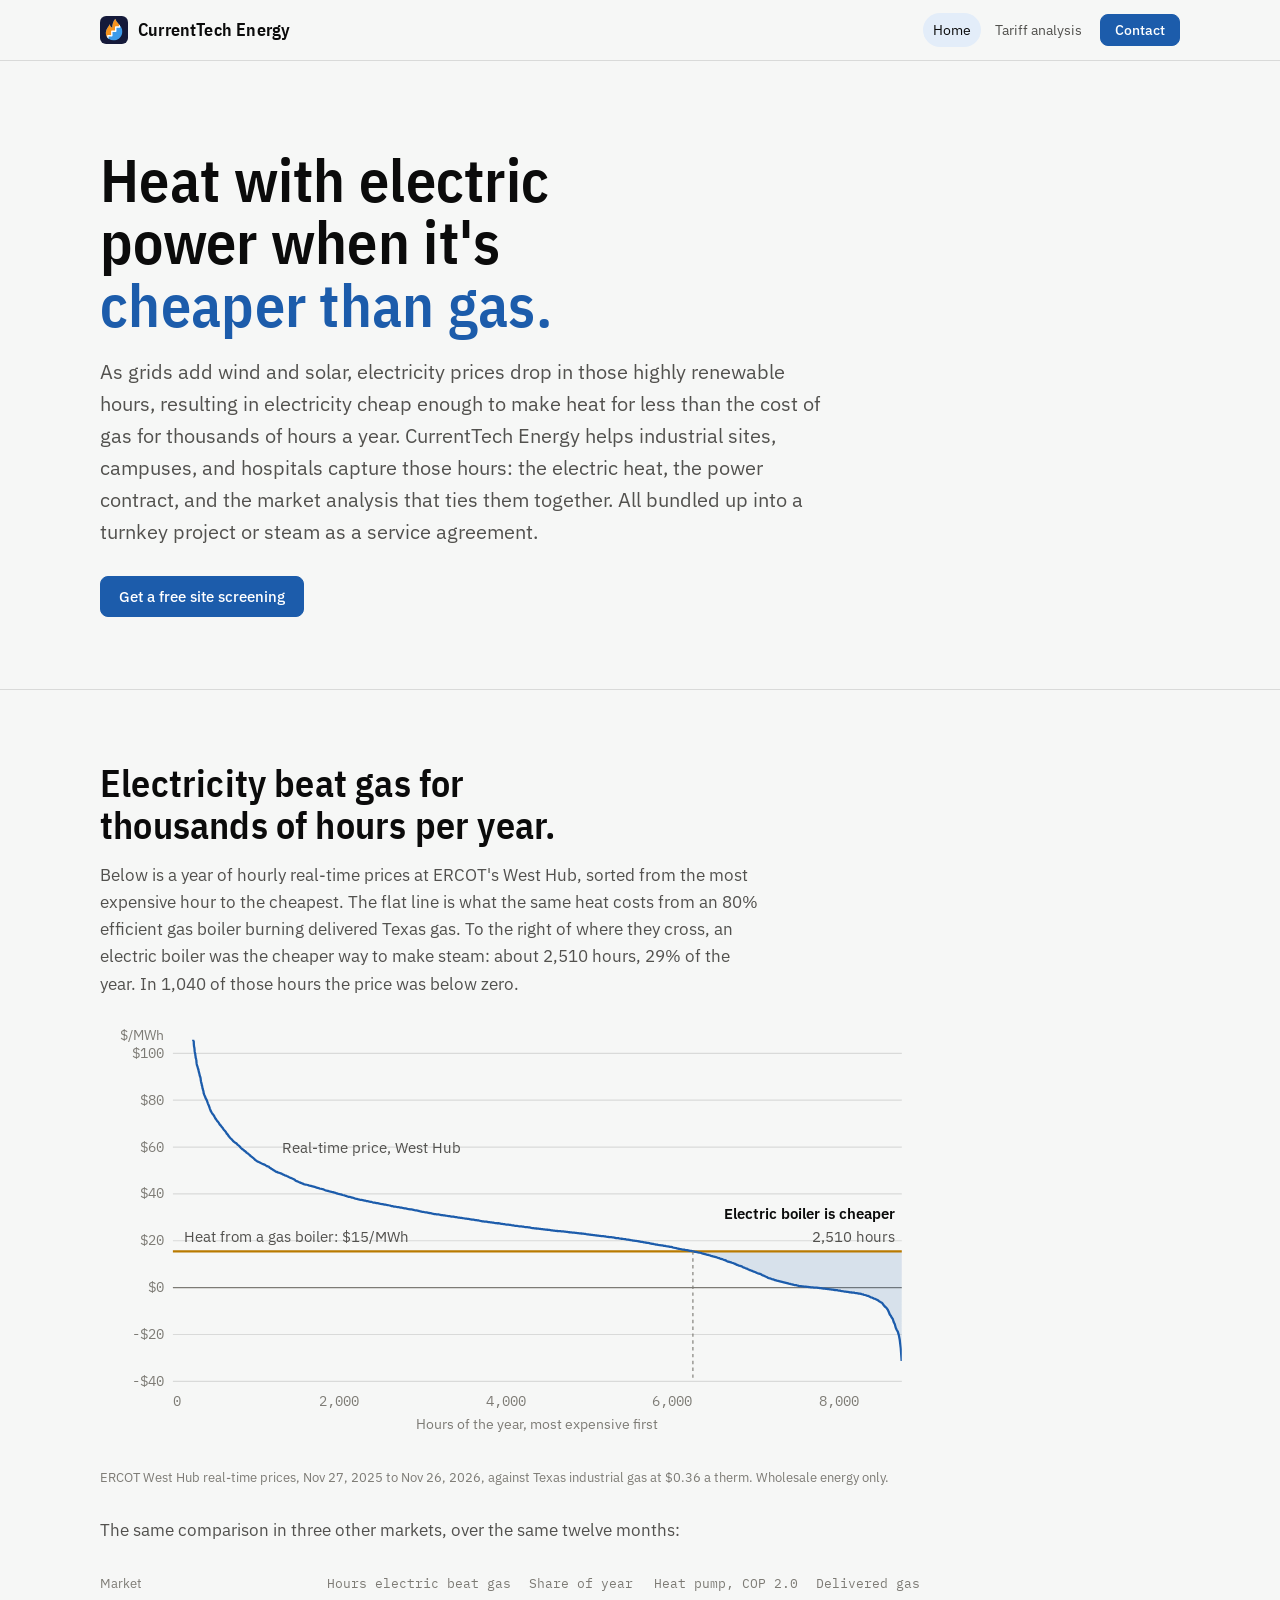
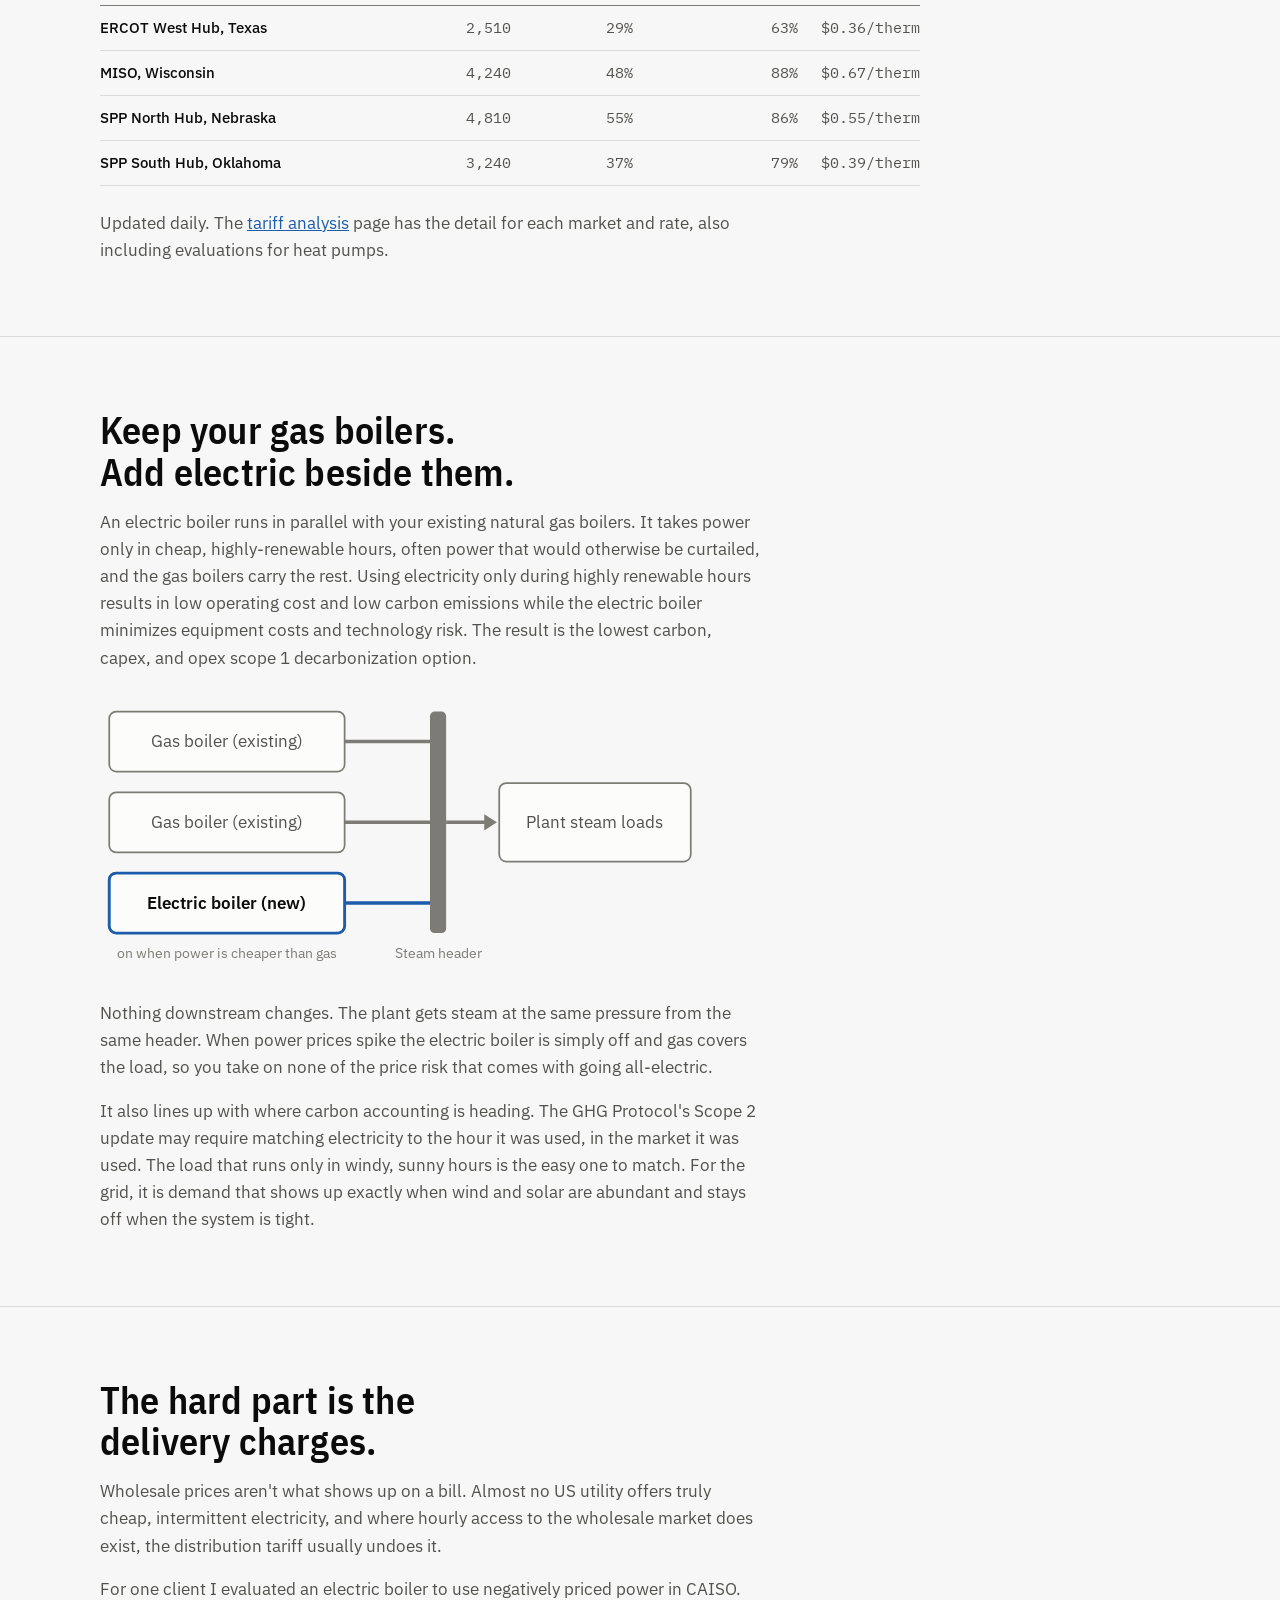
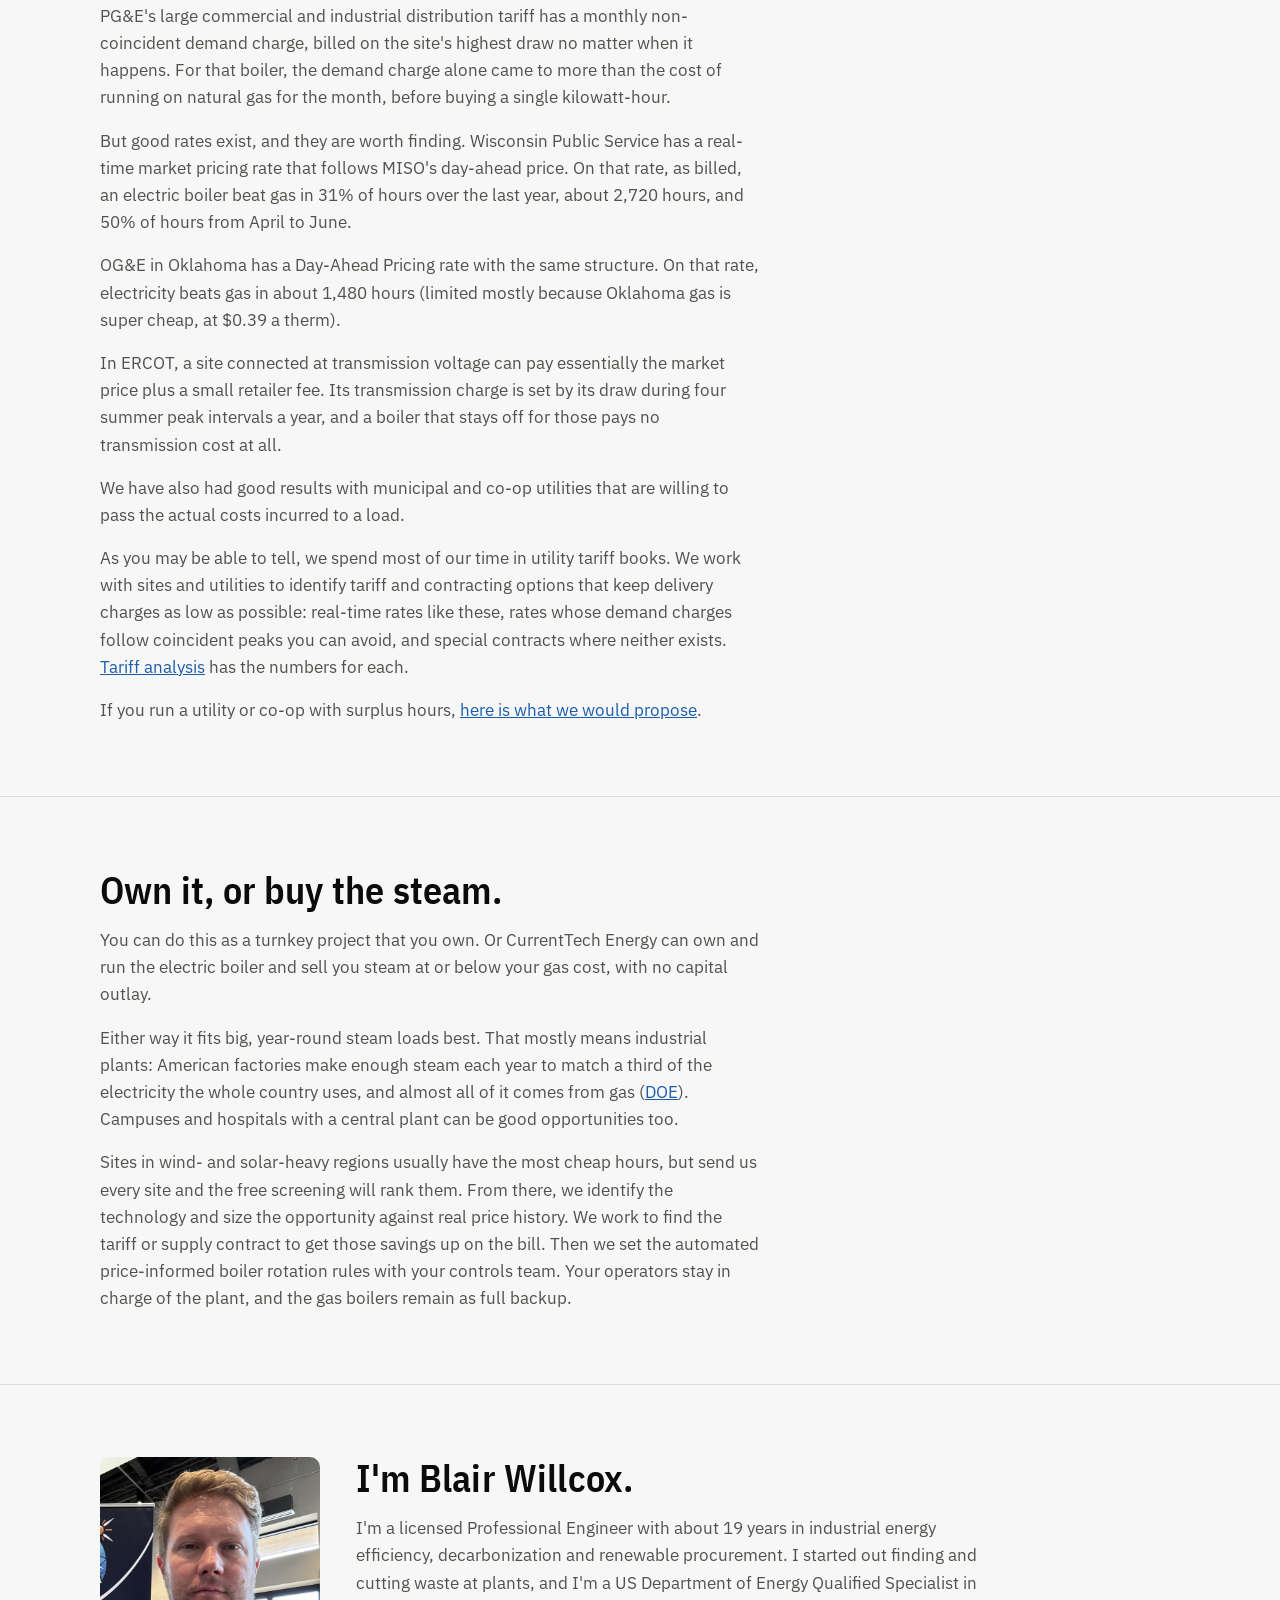
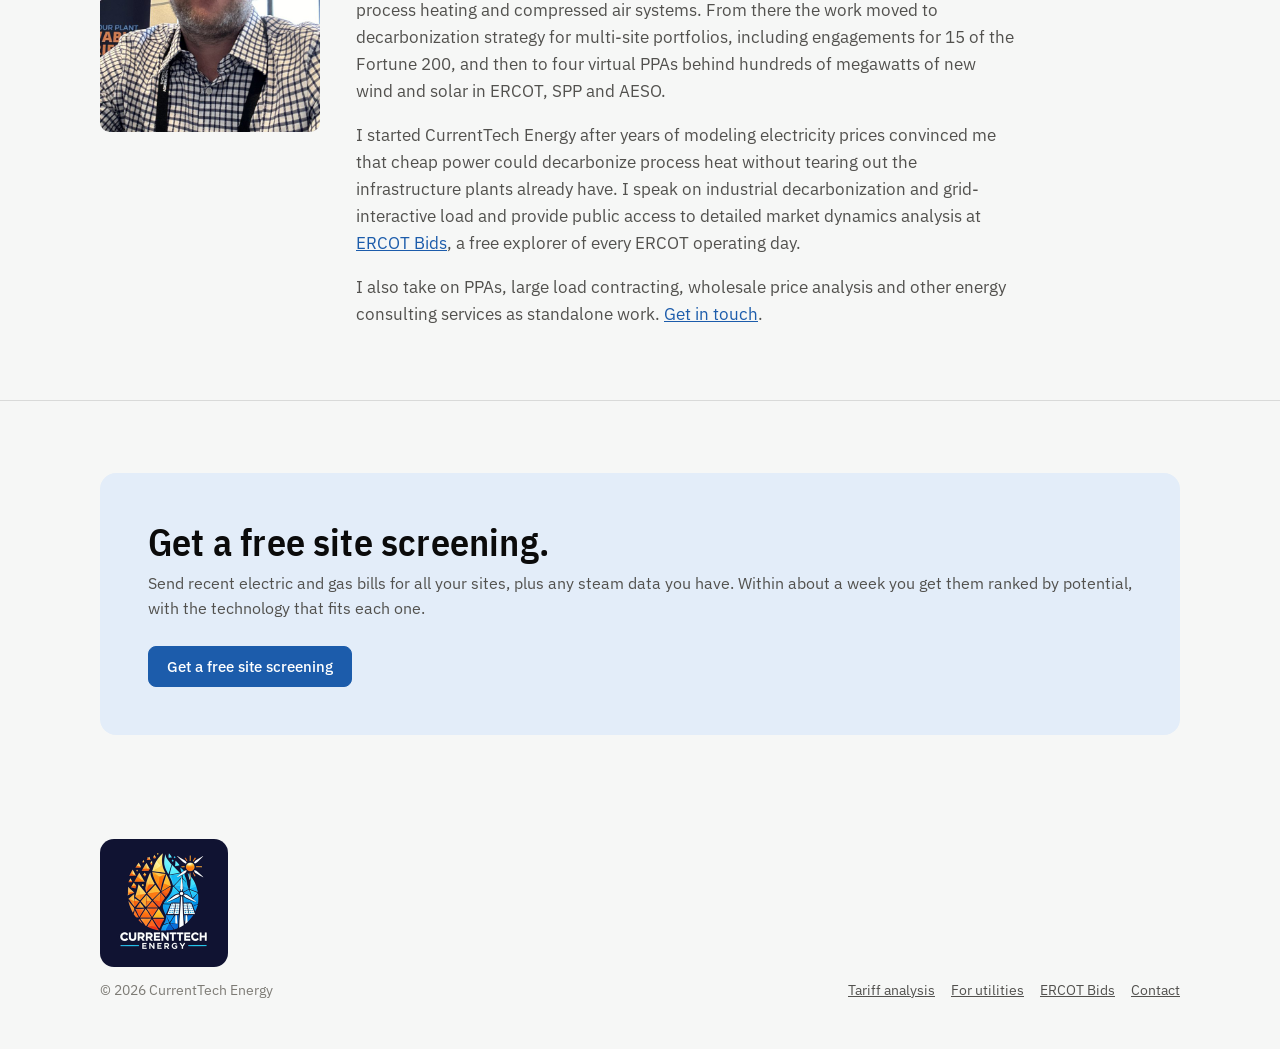
==== commit 59a5fcf4: "Update market prices and stats (2026-11-27)" ====
--- a/index.html
+++ b/index.html
@@ -85,10 +85,10 @@
 <text class="dc-tick" x="648.5" y="334" text-anchor="middle">8,000</text>
 <text class="dc-axis" x="384.0" y="354" text-anchor="middle">Hours of the year, most expensive first</text>
 <text class="dc-axis" x="56" y="12" text-anchor="end">$/MWh</text>
-<path class="dc-area" data-geom="dc.area" d="M520.6,197.9 L520.8,197.9 L521.6,198.0 L522.5,198.2 L523.4,198.4 L524.3,198.6 L525.2,198.8 L526.0,199.0 L526.9,199.2 L527.8,199.4 L528.7,199.6 L529.5,199.9 L530.4,200.1 L531.3,200.5 L532.2,200.7 L533.0,200.9 L533.9,201.1 L534.8,201.3 L535.7,201.6 L536.5,201.8 L537.4,202.1 L538.3,202.4 L539.2,202.5 L540.1,202.8 L540.9,203.0 L541.8,203.3 L542.7,203.6 L543.6,203.9 L544.4,204.2 L545.3,204.4 L546.2,204.7 L547.1,205.0 L547.9,205.4 L548.8,205.7 L549.7,206.1 L550.6,206.7 L551.5,206.9 L552.3,207.1 L553.2,207.4 L554.1,207.6 L555.0,207.9 L555.8,208.1 L556.7,208.5 L557.6,208.9 L558.5,209.4 L559.3,209.8 L560.2,210.0 L561.1,210.4 L562.0,210.6 L562.8,210.8 L563.7,211.2 L564.6,211.8 L565.5,212.1 L566.4,212.5 L567.2,212.8 L568.1,213.1 L569.0,213.6 L569.9,214.0 L570.7,214.4 L571.6,214.7 L572.5,215.0 L573.4,215.4 L574.2,215.7 L575.1,216.0 L576.0,216.4 L576.9,216.9 L577.8,217.2 L578.6,217.4 L579.5,217.7 L580.4,218.0 L581.3,218.6 L582.1,219.0 L583.0,219.3 L583.9,219.8 L584.8,220.2 L585.6,220.5 L586.5,221.1 L587.4,221.4 L588.3,221.6 L589.2,221.9 L590.0,222.2 L590.9,222.4 L591.8,222.7 L592.7,223.2 L593.5,223.3 L594.4,223.6 L595.3,223.8 L596.2,224.0 L597.0,224.3 L597.9,224.5 L598.8,224.7 L599.7,224.9 L600.5,225.2 L601.4,225.4 L602.3,225.6 L603.2,225.8 L604.1,226.0 L604.9,226.2 L605.8,226.4 L606.7,226.7 L607.6,226.8 L608.4,227.0 L609.3,227.3 L610.2,227.5 L611.1,227.6 L611.9,227.8 L612.8,228.0 L613.7,228.3 L614.6,228.4 L615.5,228.5 L616.3,228.6 L617.2,228.7 L618.1,228.8 L619.0,228.9 L619.8,228.9 L620.7,229.0 L621.6,229.1 L622.5,229.2 L623.3,229.3 L624.2,229.4 L625.1,229.5 L626.0,229.6 L626.8,229.7 L627.7,229.7 L628.6,229.8 L629.5,229.8 L630.4,229.9 L631.2,230.0 L632.1,230.1 L633.0,230.2 L633.9,230.3 L634.7,230.5 L635.6,230.6 L636.5,230.7 L637.4,230.8 L638.2,230.9 L639.1,231.0 L640.0,231.1 L640.9,231.2 L641.8,231.3 L642.6,231.4 L643.5,231.5 L644.4,231.7 L645.3,231.8 L646.1,231.9 L647.0,232.0 L647.9,232.2 L648.8,232.3 L649.6,232.4 L650.5,232.6 L651.4,232.7 L652.3,232.9 L653.2,233.1 L654.0,233.2 L654.9,233.3 L655.8,233.4 L656.7,233.5 L657.5,233.6 L658.4,233.8 L659.3,233.9 L660.2,234.0 L661.0,234.2 L661.9,234.2 L662.8,234.4 L663.7,234.5 L664.5,234.6 L665.4,234.7 L666.3,234.9 L667.2,235.0 L668.1,235.2 L668.9,235.4 L669.8,235.6 L670.7,236.0 L671.6,236.2 L672.4,236.4 L673.3,236.7 L674.2,236.9 L675.1,237.3 L675.9,237.7 L676.8,238.2 L677.7,238.4 L678.6,238.8 L679.5,239.3 L680.3,239.5 L681.2,239.9 L682.1,240.3 L683.0,240.8 L683.8,241.4 L684.7,242.0 L685.6,242.6 L686.5,243.0 L687.3,243.9 L688.2,245.2 L689.1,246.3 L690.0,247.0 L690.8,247.9 L691.7,249.1 L692.6,251.1 L693.5,253.3 L694.4,254.5 L695.2,256.1 L696.1,257.3 L697.0,260.2 L697.9,261.9 L698.7,265.0 L699.6,266.9 L700.5,268.4 L701.4,271.4 L702.2,275.5 L703.1,282.9 L703.9,294.1 L704.0,197.9 Z"/>
+<path class="dc-area" data-geom="dc.area" d="M520.6,197.9 L520.8,197.9 L521.6,198.0 L522.5,198.3 L523.4,198.4 L524.3,198.6 L525.2,198.8 L526.0,198.9 L526.9,199.1 L527.8,199.3 L528.7,199.6 L529.5,199.8 L530.4,200.1 L531.3,200.4 L532.2,200.6 L533.0,200.9 L533.9,201.0 L534.8,201.3 L535.7,201.5 L536.5,201.8 L537.4,202.0 L538.3,202.3 L539.2,202.5 L540.1,202.8 L540.9,203.0 L541.8,203.3 L542.7,203.6 L543.6,203.8 L544.4,204.2 L545.3,204.4 L546.2,204.6 L547.1,205.0 L547.9,205.3 L548.8,205.6 L549.7,206.0 L550.6,206.5 L551.5,206.9 L552.3,207.0 L553.2,207.3 L554.1,207.6 L555.0,207.9 L555.8,208.1 L556.7,208.5 L557.6,208.9 L558.5,209.3 L559.3,209.8 L560.2,210.0 L561.1,210.4 L562.0,210.6 L562.8,210.8 L563.7,211.2 L564.6,211.8 L565.5,212.1 L566.4,212.5 L567.2,212.8 L568.1,213.1 L569.0,213.6 L569.9,214.0 L570.7,214.4 L571.6,214.7 L572.5,215.0 L573.4,215.4 L574.2,215.7 L575.1,216.0 L576.0,216.4 L576.9,216.9 L577.8,217.2 L578.6,217.4 L579.5,217.7 L580.4,218.0 L581.3,218.6 L582.1,219.0 L583.0,219.3 L583.9,219.8 L584.8,220.2 L585.6,220.5 L586.5,221.1 L587.4,221.4 L588.3,221.6 L589.2,221.9 L590.0,222.2 L590.9,222.4 L591.8,222.7 L592.7,223.2 L593.5,223.3 L594.4,223.6 L595.3,223.8 L596.2,224.0 L597.0,224.3 L597.9,224.5 L598.8,224.7 L599.7,224.9 L600.5,225.2 L601.4,225.4 L602.3,225.6 L603.2,225.8 L604.1,226.0 L604.9,226.2 L605.8,226.4 L606.7,226.7 L607.6,226.8 L608.4,227.0 L609.3,227.3 L610.2,227.5 L611.1,227.6 L611.9,227.8 L612.8,228.0 L613.7,228.3 L614.6,228.4 L615.5,228.5 L616.3,228.6 L617.2,228.7 L618.1,228.8 L619.0,228.9 L619.8,228.9 L620.7,229.0 L621.6,229.1 L622.5,229.2 L623.3,229.3 L624.2,229.4 L625.1,229.5 L626.0,229.6 L626.8,229.7 L627.7,229.7 L628.6,229.8 L629.5,229.8 L630.4,229.9 L631.2,230.0 L632.1,230.1 L633.0,230.2 L633.9,230.3 L634.7,230.5 L635.6,230.6 L636.5,230.7 L637.4,230.8 L638.2,230.9 L639.1,231.0 L640.0,231.1 L640.9,231.2 L641.8,231.3 L642.6,231.4 L643.5,231.5 L644.4,231.7 L645.3,231.8 L646.1,231.9 L647.0,232.0 L647.9,232.2 L648.8,232.3 L649.6,232.4 L650.5,232.6 L651.4,232.7 L652.3,232.9 L653.2,233.1 L654.0,233.2 L654.9,233.3 L655.8,233.4 L656.7,233.5 L657.5,233.6 L658.4,233.8 L659.3,233.9 L660.2,234.0 L661.0,234.2 L661.9,234.2 L662.8,234.4 L663.7,234.5 L664.5,234.6 L665.4,234.7 L666.3,234.9 L667.2,235.0 L668.1,235.2 L668.9,235.4 L669.8,235.6 L670.7,236.0 L671.6,236.2 L672.4,236.4 L673.3,236.7 L674.2,236.9 L675.1,237.3 L675.9,237.7 L676.8,238.2 L677.7,238.4 L678.6,238.8 L679.5,239.3 L680.3,239.5 L681.2,239.9 L682.1,240.3 L683.0,240.8 L683.8,241.4 L684.7,242.0 L685.6,242.6 L686.5,243.0 L687.3,243.9 L688.2,245.2 L689.1,246.3 L690.0,247.0 L690.8,247.9 L691.7,249.1 L692.6,251.1 L693.5,253.3 L694.4,254.5 L695.2,256.1 L696.1,257.3 L697.0,260.2 L697.9,261.9 L698.7,265.0 L699.6,266.9 L700.5,268.4 L701.4,271.4 L702.2,275.5 L703.1,282.9 L703.9,294.1 L704.0,197.9 Z"/>
 <line class="dc-gas" data-geom="dc.gas" x1="64" x2="704" y1="197.9" y2="197.9"/>
 <clipPath id="dc-clip"><rect x="64" y="12" width="640" height="302"/></clipPath>
-<path class="dc-price" data-geom="dc.price" clip-path="url(#dc-clip)" d="M64.0,-593.1 L64.1,-593.1 L64.3,-593.1 L64.4,-593.1 L64.6,-593.1 L64.7,-593.1 L64.9,-593.1 L65.0,-593.1 L65.2,-593.1 L65.3,-593.1 L65.5,-593.1 L65.6,-593.1 L65.8,-589.5 L65.9,-564.4 L66.0,-542.0 L66.2,-503.9 L66.3,-460.5 L66.5,-448.3 L66.6,-434.0 L66.8,-426.0 L66.9,-392.0 L67.1,-380.7 L67.2,-367.5 L67.4,-359.2 L67.5,-353.5 L67.7,-338.1 L67.8,-328.5 L67.9,-325.9 L68.1,-317.5 L68.2,-314.4 L68.4,-304.2 L68.5,-283.4 L68.7,-270.8 L68.8,-263.5 L69.0,-253.8 L69.1,-244.1 L69.3,-236.0 L69.4,-234.6 L69.6,-233.8 L69.7,-230.4 L69.8,-227.7 L70.0,-217.7 L70.1,-209.0 L70.3,-204.1 L70.4,-192.5 L70.6,-188.0 L70.7,-177.7 L70.9,-172.1 L71.0,-164.8 L71.2,-163.5 L71.3,-158.9 L71.5,-152.6 L71.6,-150.3 L71.7,-140.8 L71.9,-135.5 L72.0,-130.6 L72.2,-128.4 L72.3,-127.7 L72.5,-122.9 L72.6,-117.8 L72.8,-115.5 L72.9,-114.4 L73.1,-110.1 L73.2,-109.3 L73.4,-107.9 L73.5,-105.6 L73.6,-100.2 L73.8,-98.4 L73.9,-97.2 L74.1,-91.9 L74.2,-89.0 L74.4,-88.4 L74.5,-84.4 L74.7,-84.2 L74.8,-81.0 L75.0,-80.0 L75.1,-77.2 L75.3,-76.3 L75.4,-73.8 L75.5,-72.6 L75.7,-71.6 L75.8,-62.7 L76.0,-61.0 L76.1,-60.3 L76.3,-55.5 L76.4,-54.5 L76.6,-53.7 L76.7,-51.6 L76.9,-51.0 L77.0,-47.8 L77.2,-46.3 L77.3,-45.0 L77.4,-43.4 L77.6,-42.1 L77.7,-38.5 L77.9,-34.4 L78.0,-32.0 L78.2,-29.5 L78.3,-26.7 L78.5,-26.0 L78.6,-25.4 L78.8,-23.8 L78.9,-22.8 L79.1,-21.2 L79.2,-19.1 L79.3,-18.2 L79.5,-14.2 L79.6,-13.5 L79.8,-13.1 L79.9,-10.3 L80.1,-8.1 L80.2,-4.4 L80.4,-3.9 L80.5,-2.5 L80.7,-0.4 L80.8,3.6 L80.9,5.6 L81.1,6.1 L81.2,7.4 L81.4,7.6 L81.5,8.4 L81.7,9.6 L81.8,12.4 L82.0,12.7 L82.1,13.0 L82.3,13.5 L82.4,16.1 L82.6,18.2 L82.7,18.5 L82.8,18.7 L83.0,20.4 L83.1,22.1 L83.3,23.0 L83.4,24.0 L83.6,24.0 L83.7,25.7 L83.9,26.4 L84.0,27.8 L84.2,28.4 L84.3,28.7 L84.5,29.5 L84.6,29.8 L84.7,31.7 L84.9,33.3 L85.0,33.7 L85.2,34.7 L85.3,34.8 L85.5,35.4 L85.6,35.7 L85.8,36.4 L85.9,36.8 L86.1,37.6 L86.2,38.0 L86.4,38.1 L86.5,39.3 L86.6,39.5 L86.8,40.1 L86.9,40.9 L87.1,41.1 L87.2,41.9 L87.4,42.5 L87.5,43.3 L87.7,43.7 L87.8,44.5 L88.0,44.7 L88.1,44.7 L88.3,45.8 L88.4,46.6 L88.5,47.7 L88.7,48.7 L88.8,49.1 L89.0,50.2 L89.1,50.5 L89.3,50.9 L89.4,52.2 L89.6,52.3 L89.7,52.8 L89.9,53.9 L90.0,54.7 L90.2,54.9 L90.3,55.6 L90.4,56.1 L90.6,56.5 L90.7,56.9 L90.9,57.7 L91.0,59.0 L91.2,59.2 L91.3,59.7 L91.5,60.2 L91.6,60.5 L91.8,61.0 L91.9,61.3 L92.1,61.7 L92.2,61.8 L92.3,62.0 L92.5,62.9 L92.6,63.0 L92.8,63.3 L92.9,63.7 L93.1,64.0 L93.8,65.3 L94.7,67.9 L95.6,70.0 L96.4,72.3 L97.3,74.7 L98.2,76.2 L99.1,77.5 L99.9,78.5 L100.8,80.2 L101.7,81.7 L102.6,82.9 L103.5,84.0 L104.3,85.1 L105.2,86.6 L106.1,87.5 L107.0,88.8 L107.8,89.6 L108.7,91.1 L109.6,92.0 L110.5,93.0 L111.3,94.5 L112.2,95.4 L113.1,96.9 L114.0,97.7 L114.8,98.6 L115.7,99.3 L116.6,100.6 L117.5,101.4 L118.4,102.3 L119.2,102.7 L120.1,103.4 L121.0,104.2 L121.9,104.9 L122.7,105.7 L123.6,106.8 L124.5,107.6 L125.4,108.3 L126.2,109.0 L127.1,109.8 L128.0,110.3 L128.9,111.1 L129.8,111.8 L130.6,112.5 L131.5,113.2 L132.4,114.2 L133.3,114.9 L134.1,115.4 L135.0,116.2 L135.9,117.1 L136.8,117.9 L137.6,118.4 L138.5,119.1 L139.4,119.4 L140.3,119.7 L141.2,120.3 L142.0,120.7 L142.9,121.1 L143.8,121.5 L144.7,121.9 L145.5,122.4 L146.4,122.8 L147.3,123.3 L148.2,123.5 L149.0,124.4 L149.9,124.8 L150.8,125.6 L151.7,126.1 L152.5,126.7 L153.4,127.1 L154.3,127.7 L155.2,128.1 L156.1,128.5 L156.9,128.8 L157.8,129.1 L158.7,129.4 L159.6,129.8 L160.4,130.3 L161.3,130.6 L162.2,131.1 L163.1,131.3 L163.9,131.7 L164.8,132.0 L165.7,132.6 L166.6,133.0 L167.5,133.4 L168.3,133.7 L169.2,134.1 L170.1,134.6 L171.0,135.1 L171.8,135.9 L172.7,136.2 L173.6,136.6 L174.5,137.0 L175.3,137.3 L176.2,137.8 L177.1,138.1 L178.0,138.5 L178.8,138.8 L179.7,139.1 L180.6,139.2 L181.5,139.4 L182.4,139.6 L183.2,139.8 L184.1,140.1 L185.0,140.3 L185.9,140.5 L186.7,140.9 L187.6,141.1 L188.5,141.3 L189.4,141.6 L190.2,141.9 L191.1,142.2 L192.0,142.4 L192.9,142.7 L193.8,142.9 L194.6,143.1 L195.5,143.3 L196.4,143.6 L197.3,144.0 L198.1,144.3 L199.0,144.5 L199.9,144.7 L200.8,145.0 L201.6,145.2 L202.5,145.5 L203.4,145.6 L204.3,145.8 L205.2,146.0 L206.0,146.3 L206.9,146.6 L207.8,146.9 L208.7,147.1 L209.5,147.4 L210.4,147.7 L211.3,147.8 L212.2,148.0 L213.0,148.3 L213.9,148.6 L214.8,148.8 L215.7,149.0 L216.5,149.3 L217.4,149.6 L218.3,150.0 L219.2,150.1 L220.1,150.3 L220.9,150.5 L221.8,150.7 L222.7,150.9 L223.6,151.2 L224.4,151.4 L225.3,151.6 L226.2,152.0 L227.1,152.1 L227.9,152.3 L228.8,152.6 L229.7,152.7 L230.6,152.8 L231.5,153.1 L232.3,153.2 L233.2,153.4 L234.1,153.6 L235.0,153.8 L235.8,153.9 L236.7,154.1 L237.6,154.3 L238.5,154.5 L239.3,154.8 L240.2,154.9 L241.1,155.1 L242.0,155.3 L242.8,155.4 L243.7,155.5 L244.6,155.7 L245.5,156.0 L246.4,156.1 L247.2,156.2 L248.1,156.4 L249.0,156.5 L249.9,156.7 L250.7,156.9 L251.6,157.1 L252.5,157.2 L253.4,157.4 L254.2,157.6 L255.1,157.8 L256.0,158.1 L256.9,158.2 L257.8,158.5 L258.6,158.6 L259.5,158.7 L260.4,158.9 L261.3,159.0 L262.1,159.1 L263.0,159.2 L263.9,159.4 L264.8,159.5 L265.6,159.7 L266.5,159.8 L267.4,160.1 L268.3,160.2 L269.2,160.4 L270.0,160.6 L270.9,160.7 L271.8,160.9 L272.7,161.0 L273.5,161.1 L274.4,161.3 L275.3,161.5 L276.2,161.7 L277.0,161.8 L277.9,161.9 L278.8,162.1 L279.7,162.3 L280.5,162.6 L281.4,162.8 L282.3,163.0 L283.2,163.2 L284.1,163.3 L284.9,163.5 L285.8,163.6 L286.7,163.8 L287.6,163.9 L288.4,164.1 L289.3,164.2 L290.2,164.4 L291.1,164.6 L291.9,164.8 L292.8,165.0 L293.7,165.1 L294.6,165.2 L295.5,165.3 L296.3,165.5 L297.2,165.6 L298.1,165.7 L299.0,165.8 L299.8,166.0 L300.7,166.1 L301.6,166.2 L302.5,166.4 L303.3,166.5 L304.2,166.7 L305.1,166.8 L306.0,166.9 L306.8,167.0 L307.7,167.1 L308.6,167.3 L309.5,167.4 L310.4,167.4 L311.2,167.7 L312.1,167.8 L313.0,167.9 L313.9,168.1 L314.7,168.2 L315.6,168.3 L316.5,168.4 L317.4,168.5 L318.2,168.6 L319.1,168.8 L320.0,169.0 L320.9,169.1 L321.8,169.2 L322.6,169.3 L323.5,169.4 L324.4,169.5 L325.3,169.7 L326.1,169.9 L327.0,170.0 L327.9,170.1 L328.8,170.2 L329.6,170.4 L330.5,170.5 L331.4,170.7 L332.3,170.7 L333.2,171.0 L334.0,171.2 L334.9,171.3 L335.8,171.5 L336.7,171.6 L337.5,171.7 L338.4,171.7 L339.3,171.9 L340.2,172.0 L341.0,172.2 L341.9,172.3 L342.8,172.4 L343.7,172.5 L344.5,172.6 L345.4,172.8 L346.3,172.9 L347.2,173.0 L348.1,173.1 L348.9,173.2 L349.8,173.2 L350.7,173.4 L351.6,173.5 L352.4,173.7 L353.3,173.8 L354.2,173.9 L355.1,174.0 L355.9,174.2 L356.8,174.4 L357.7,174.4 L358.6,174.5 L359.5,174.7 L360.3,174.8 L361.2,174.9 L362.1,175.0 L363.0,175.1 L363.8,175.3 L364.7,175.4 L365.6,175.5 L366.5,175.7 L367.3,175.8 L368.2,175.9 L369.1,175.9 L370.0,176.0 L370.8,176.1 L371.7,176.2 L372.6,176.4 L373.5,176.5 L374.4,176.6 L375.2,176.7 L376.1,176.8 L377.0,177.0 L377.9,177.2 L378.7,177.3 L379.6,177.4 L380.5,177.5 L381.4,177.6 L382.2,177.7 L383.1,177.8 L384.0,177.9 L384.9,178.0 L385.8,178.1 L386.6,178.1 L387.5,178.3 L388.4,178.4 L389.3,178.5 L390.1,178.6 L391.0,178.7 L391.9,178.8 L392.8,178.9 L393.6,179.0 L394.5,179.1 L395.4,179.3 L396.3,179.4 L397.2,179.5 L398.0,179.6 L398.9,179.7 L399.8,179.8 L400.7,179.9 L401.5,180.0 L402.4,180.1 L403.3,180.2 L404.2,180.2 L405.0,180.3 L405.9,180.4 L406.8,180.4 L407.7,180.5 L408.5,180.6 L409.4,180.7 L410.3,180.8 L411.2,181.0 L412.1,181.1 L412.9,181.2 L413.8,181.3 L414.7,181.4 L415.6,181.4 L416.4,181.5 L417.3,181.6 L418.2,181.7 L419.1,181.8 L419.9,181.9 L420.8,182.0 L421.7,182.1 L422.6,182.2 L423.5,182.3 L424.3,182.4 L425.2,182.5 L426.1,182.6 L427.0,182.8 L427.8,182.9 L428.7,183.0 L429.6,183.1 L430.5,183.2 L431.3,183.4 L432.2,183.5 L433.1,183.6 L434.0,183.7 L434.8,183.8 L435.7,183.9 L436.6,184.1 L437.5,184.1 L438.4,184.2 L439.2,184.3 L440.1,184.4 L441.0,184.5 L441.9,184.6 L442.7,184.7 L443.6,184.8 L444.5,185.0 L445.4,185.1 L446.2,185.1 L447.1,185.2 L448.0,185.3 L448.9,185.4 L449.8,185.5 L450.6,185.6 L451.5,185.8 L452.4,185.9 L453.3,186.1 L454.1,186.2 L455.0,186.3 L455.9,186.4 L456.8,186.6 L457.6,186.7 L458.5,186.8 L459.4,186.9 L460.3,187.0 L461.2,187.2 L462.0,187.3 L462.9,187.5 L463.8,187.6 L464.7,187.7 L465.5,187.8 L466.4,188.0 L467.3,188.2 L468.2,188.4 L469.0,188.5 L469.9,188.5 L470.8,188.7 L471.7,188.8 L472.5,188.9 L473.4,189.1 L474.3,189.2 L475.2,189.4 L476.1,189.5 L476.9,189.7 L477.8,189.8 L478.7,190.0 L479.6,190.2 L480.4,190.3 L481.3,190.5 L482.2,190.6 L483.1,190.8 L483.9,191.0 L484.8,191.1 L485.7,191.3 L486.6,191.5 L487.5,191.7 L488.3,191.8 L489.2,192.0 L490.1,192.1 L491.0,192.3 L491.8,192.4 L492.7,192.5 L493.6,192.7 L494.5,192.8 L495.3,193.0 L496.2,193.1 L497.1,193.2 L498.0,193.4 L498.8,193.5 L499.7,193.6 L500.6,193.9 L501.5,194.0 L502.4,194.2 L503.2,194.5 L504.1,194.7 L505.0,194.8 L505.9,195.0 L506.7,195.2 L507.6,195.3 L508.5,195.6 L509.4,195.8 L510.2,196.0 L511.1,196.2 L512.0,196.3 L512.9,196.4 L513.8,196.6 L514.6,196.7 L515.5,196.8 L516.4,197.0 L517.3,197.2 L518.1,197.4 L519.0,197.5 L519.9,197.7 L520.8,197.9 L521.6,198.0 L522.5,198.2 L523.4,198.4 L524.3,198.6 L525.2,198.8 L526.0,199.0 L526.9,199.2 L527.8,199.4 L528.7,199.6 L529.5,199.9 L530.4,200.1 L531.3,200.5 L532.2,200.7 L533.0,200.9 L533.9,201.1 L534.8,201.3 L535.7,201.6 L536.5,201.8 L537.4,202.1 L538.3,202.4 L539.2,202.5 L540.1,202.8 L540.9,203.0 L541.8,203.3 L542.7,203.6 L543.6,203.9 L544.4,204.2 L545.3,204.4 L546.2,204.7 L547.1,205.0 L547.9,205.4 L548.8,205.7 L549.7,206.1 L550.6,206.7 L551.5,206.9 L552.3,207.1 L553.2,207.4 L554.1,207.6 L555.0,207.9 L555.8,208.1 L556.7,208.5 L557.6,208.9 L558.5,209.4 L559.3,209.8 L560.2,210.0 L561.1,210.4 L562.0,210.6 L562.8,210.8 L563.7,211.2 L564.6,211.8 L565.5,212.1 L566.4,212.5 L567.2,212.8 L568.1,213.1 L569.0,213.6 L569.9,214.0 L570.7,214.4 L571.6,214.7 L572.5,215.0 L573.4,215.4 L574.2,215.7 L575.1,216.0 L576.0,216.4 L576.9,216.9 L577.8,217.2 L578.6,217.4 L579.5,217.7 L580.4,218.0 L581.3,218.6 L582.1,219.0 L583.0,219.3 L583.9,219.8 L584.8,220.2 L585.6,220.5 L586.5,221.1 L587.4,221.4 L588.3,221.6 L589.2,221.9 L590.0,222.2 L590.9,222.4 L591.8,222.7 L592.7,223.2 L593.5,223.3 L594.4,223.6 L595.3,223.8 L596.2,224.0 L597.0,224.3 L597.9,224.5 L598.8,224.7 L599.7,224.9 L600.5,225.2 L601.4,225.4 L602.3,225.6 L603.2,225.8 L604.1,226.0 L604.9,226.2 L605.8,226.4 L606.7,226.7 L607.6,226.8 L608.4,227.0 L609.3,227.3 L610.2,227.5 L611.1,227.6 L611.9,227.8 L612.8,228.0 L613.7,228.3 L614.6,228.4 L615.5,228.5 L616.3,228.6 L617.2,228.7 L618.1,228.8 L619.0,228.9 L619.8,228.9 L620.7,229.0 L621.6,229.1 L622.5,229.2 L623.3,229.3 L624.2,229.4 L625.1,229.5 L626.0,229.6 L626.8,229.7 L627.7,229.7 L628.6,229.8 L629.5,229.8 L630.4,229.9 L631.2,230.0 L632.1,230.1 L633.0,230.2 L633.9,230.3 L634.7,230.5 L635.6,230.6 L636.5,230.7 L637.4,230.8 L638.2,230.9 L639.1,231.0 L640.0,231.1 L640.9,231.2 L641.8,231.3 L642.6,231.4 L643.5,231.5 L644.4,231.7 L645.3,231.8 L646.1,231.9 L647.0,232.0 L647.9,232.2 L648.8,232.3 L649.6,232.4 L650.5,232.6 L651.4,232.7 L652.3,232.9 L653.2,233.1 L654.0,233.2 L654.9,233.3 L655.8,233.4 L656.7,233.5 L657.5,233.6 L658.4,233.8 L659.3,233.9 L660.2,234.0 L661.0,234.2 L661.9,234.2 L662.8,234.4 L663.7,234.5 L664.5,234.6 L665.4,234.7 L666.3,234.9 L667.2,235.0 L668.1,235.2 L668.9,235.4 L669.8,235.6 L670.7,236.0 L671.6,236.2 L672.4,236.4 L673.3,236.7 L674.2,236.9 L675.1,237.3 L675.9,237.7 L676.8,238.2 L677.7,238.4 L678.6,238.8 L679.5,239.3 L680.3,239.5 L681.2,239.9 L682.1,240.3 L683.0,240.8 L683.8,241.4 L684.7,242.0 L685.6,242.6 L686.5,243.0 L687.3,243.9 L688.2,245.2 L689.1,246.3 L690.0,247.0 L690.8,247.9 L691.7,249.1 L692.6,251.1 L693.5,253.3 L694.4,254.5 L695.2,256.1 L696.1,257.3 L697.0,260.2 L697.9,261.9 L698.7,265.0 L699.6,266.9 L700.5,268.4 L701.4,271.4 L702.2,275.5 L703.1,282.9 L703.9,294.1"/>
+<path class="dc-price" data-geom="dc.price" clip-path="url(#dc-clip)" d="M64.0,-593.1 L64.1,-593.1 L64.3,-593.1 L64.4,-593.1 L64.6,-593.1 L64.7,-593.1 L64.9,-593.1 L65.0,-593.1 L65.2,-593.1 L65.3,-593.1 L65.5,-593.1 L65.6,-593.1 L65.8,-589.5 L65.9,-564.4 L66.0,-542.0 L66.2,-503.9 L66.3,-460.5 L66.5,-448.3 L66.6,-434.0 L66.8,-426.0 L66.9,-392.0 L67.1,-380.7 L67.2,-367.5 L67.4,-359.2 L67.5,-353.5 L67.7,-338.1 L67.8,-328.5 L67.9,-325.9 L68.1,-317.5 L68.2,-314.4 L68.4,-304.2 L68.5,-283.4 L68.7,-270.8 L68.8,-263.5 L69.0,-253.8 L69.1,-244.1 L69.3,-236.0 L69.4,-234.6 L69.6,-233.8 L69.7,-230.4 L69.8,-227.7 L70.0,-217.7 L70.1,-209.0 L70.3,-204.1 L70.4,-192.5 L70.6,-188.0 L70.7,-177.7 L70.9,-172.1 L71.0,-164.8 L71.2,-163.5 L71.3,-158.9 L71.5,-152.6 L71.6,-150.3 L71.7,-140.8 L71.9,-135.5 L72.0,-130.6 L72.2,-128.4 L72.3,-127.7 L72.5,-122.9 L72.6,-117.8 L72.8,-115.5 L72.9,-114.4 L73.1,-110.1 L73.2,-109.3 L73.4,-107.9 L73.5,-105.6 L73.6,-100.2 L73.8,-98.4 L73.9,-97.2 L74.1,-91.9 L74.2,-89.0 L74.4,-88.4 L74.5,-84.4 L74.7,-84.2 L74.8,-81.0 L75.0,-80.0 L75.1,-77.2 L75.3,-76.3 L75.4,-73.8 L75.5,-72.6 L75.7,-71.6 L75.8,-62.7 L76.0,-61.0 L76.1,-60.3 L76.3,-55.5 L76.4,-54.5 L76.6,-53.7 L76.7,-51.6 L76.9,-51.0 L77.0,-47.8 L77.2,-46.3 L77.3,-45.0 L77.4,-43.4 L77.6,-42.1 L77.7,-38.5 L77.9,-34.4 L78.0,-32.0 L78.2,-29.5 L78.3,-26.7 L78.5,-26.0 L78.6,-25.4 L78.8,-23.8 L78.9,-22.8 L79.1,-21.2 L79.2,-19.1 L79.3,-18.2 L79.5,-14.2 L79.6,-13.5 L79.8,-13.1 L79.9,-10.3 L80.1,-8.1 L80.2,-4.4 L80.4,-3.9 L80.5,-2.5 L80.7,-0.4 L80.8,3.6 L80.9,5.6 L81.1,6.1 L81.2,7.4 L81.4,7.6 L81.5,8.4 L81.7,9.6 L81.8,12.4 L82.0,12.7 L82.1,13.0 L82.3,13.5 L82.4,16.1 L82.6,18.2 L82.7,18.5 L82.8,18.7 L83.0,20.4 L83.1,22.1 L83.3,23.0 L83.4,24.0 L83.6,24.0 L83.7,25.7 L83.9,26.4 L84.0,27.8 L84.2,28.4 L84.3,28.7 L84.5,29.5 L84.6,29.8 L84.7,31.7 L84.9,33.3 L85.0,33.7 L85.2,34.7 L85.3,34.8 L85.5,35.4 L85.6,35.7 L85.8,36.4 L85.9,36.8 L86.1,37.6 L86.2,38.0 L86.4,38.1 L86.5,39.3 L86.6,39.5 L86.8,40.1 L86.9,40.9 L87.1,41.1 L87.2,41.9 L87.4,42.5 L87.5,43.3 L87.7,43.7 L87.8,44.5 L88.0,44.7 L88.1,44.7 L88.3,45.8 L88.4,46.6 L88.5,47.7 L88.7,48.7 L88.8,49.1 L89.0,50.2 L89.1,50.5 L89.3,50.9 L89.4,52.2 L89.6,52.3 L89.7,52.8 L89.9,53.9 L90.0,54.7 L90.2,54.9 L90.3,55.6 L90.4,56.1 L90.6,56.5 L90.7,56.9 L90.9,57.7 L91.0,59.0 L91.2,59.2 L91.3,59.7 L91.5,60.2 L91.6,60.5 L91.8,61.0 L91.9,61.3 L92.1,61.7 L92.2,61.8 L92.3,62.0 L92.5,62.9 L92.6,63.0 L92.8,63.3 L92.9,63.7 L93.1,64.0 L93.8,65.3 L94.7,67.9 L95.6,70.0 L96.4,72.3 L97.3,74.7 L98.2,76.2 L99.1,77.5 L99.9,78.5 L100.8,80.2 L101.7,81.7 L102.6,82.9 L103.5,84.0 L104.3,85.1 L105.2,86.6 L106.1,87.5 L107.0,88.8 L107.8,89.6 L108.7,91.1 L109.6,92.0 L110.5,93.0 L111.3,94.5 L112.2,95.4 L113.1,96.9 L114.0,97.9 L114.8,98.8 L115.7,99.6 L116.6,100.6 L117.5,101.5 L118.4,102.3 L119.2,102.7 L120.1,103.4 L121.0,104.4 L121.9,105.0 L122.7,105.8 L123.6,106.9 L124.5,107.8 L125.4,108.4 L126.2,109.0 L127.1,109.8 L128.0,110.4 L128.9,111.4 L129.8,111.9 L130.6,112.6 L131.5,113.4 L132.4,114.3 L133.3,115.0 L134.1,115.6 L135.0,116.3 L135.9,117.2 L136.8,117.9 L137.6,118.5 L138.5,119.1 L139.4,119.4 L140.3,119.8 L141.2,120.3 L142.0,120.7 L142.9,121.1 L143.8,121.5 L144.7,121.9 L145.5,122.4 L146.4,123.0 L147.3,123.3 L148.2,123.5 L149.0,124.5 L149.9,124.9 L150.8,125.6 L151.7,126.1 L152.5,126.7 L153.4,127.2 L154.3,127.8 L155.2,128.1 L156.1,128.5 L156.9,128.8 L157.8,129.1 L158.7,129.4 L159.6,129.8 L160.4,130.3 L161.3,130.6 L162.2,131.1 L163.1,131.3 L163.9,131.7 L164.8,132.0 L165.7,132.6 L166.6,133.0 L167.5,133.4 L168.3,133.7 L169.2,134.1 L170.1,134.5 L171.0,135.0 L171.8,135.9 L172.7,136.2 L173.6,136.6 L174.5,137.0 L175.3,137.3 L176.2,137.8 L177.1,138.0 L178.0,138.4 L178.8,138.8 L179.7,139.1 L180.6,139.2 L181.5,139.4 L182.4,139.6 L183.2,139.9 L184.1,140.1 L185.0,140.3 L185.9,140.6 L186.7,140.9 L187.6,141.1 L188.5,141.3 L189.4,141.6 L190.2,142.0 L191.1,142.2 L192.0,142.4 L192.9,142.7 L193.8,142.9 L194.6,143.1 L195.5,143.3 L196.4,143.6 L197.3,144.0 L198.1,144.3 L199.0,144.5 L199.9,144.7 L200.8,145.0 L201.6,145.2 L202.5,145.5 L203.4,145.7 L204.3,145.8 L205.2,146.1 L206.0,146.4 L206.9,146.6 L207.8,146.9 L208.7,147.2 L209.5,147.4 L210.4,147.7 L211.3,147.8 L212.2,148.1 L213.0,148.4 L213.9,148.6 L214.8,148.8 L215.7,149.1 L216.5,149.4 L217.4,149.7 L218.3,150.0 L219.2,150.1 L220.1,150.3 L220.9,150.6 L221.8,150.7 L222.7,151.0 L223.6,151.3 L224.4,151.5 L225.3,151.7 L226.2,152.0 L227.1,152.2 L227.9,152.4 L228.8,152.6 L229.7,152.7 L230.6,152.9 L231.5,153.1 L232.3,153.3 L233.2,153.4 L234.1,153.7 L235.0,153.8 L235.8,154.0 L236.7,154.2 L237.6,154.4 L238.5,154.5 L239.3,154.8 L240.2,155.0 L241.1,155.1 L242.0,155.3 L242.8,155.5 L243.7,155.6 L244.6,155.8 L245.5,156.0 L246.4,156.1 L247.2,156.3 L248.1,156.4 L249.0,156.6 L249.9,156.8 L250.7,156.9 L251.6,157.1 L252.5,157.2 L253.4,157.4 L254.2,157.6 L255.1,157.8 L256.0,158.1 L256.9,158.2 L257.8,158.5 L258.6,158.6 L259.5,158.7 L260.4,158.9 L261.3,159.0 L262.1,159.1 L263.0,159.2 L263.9,159.4 L264.8,159.5 L265.6,159.7 L266.5,159.9 L267.4,160.1 L268.3,160.2 L269.2,160.4 L270.0,160.6 L270.9,160.7 L271.8,160.9 L272.7,161.0 L273.5,161.1 L274.4,161.3 L275.3,161.5 L276.2,161.7 L277.0,161.8 L277.9,161.9 L278.8,162.1 L279.7,162.3 L280.5,162.6 L281.4,162.7 L282.3,163.0 L283.2,163.2 L284.1,163.3 L284.9,163.5 L285.8,163.6 L286.7,163.7 L287.6,163.9 L288.4,164.1 L289.3,164.2 L290.2,164.4 L291.1,164.6 L291.9,164.8 L292.8,164.9 L293.7,165.1 L294.6,165.2 L295.5,165.3 L296.3,165.5 L297.2,165.5 L298.1,165.7 L299.0,165.8 L299.8,166.0 L300.7,166.1 L301.6,166.2 L302.5,166.3 L303.3,166.4 L304.2,166.6 L305.1,166.8 L306.0,166.9 L306.8,167.0 L307.7,167.1 L308.6,167.3 L309.5,167.4 L310.4,167.4 L311.2,167.7 L312.1,167.8 L313.0,167.9 L313.9,168.1 L314.7,168.2 L315.6,168.3 L316.5,168.4 L317.4,168.5 L318.2,168.6 L319.1,168.8 L320.0,169.0 L320.9,169.1 L321.8,169.2 L322.6,169.3 L323.5,169.4 L324.4,169.5 L325.3,169.7 L326.1,169.9 L327.0,170.0 L327.9,170.1 L328.8,170.2 L329.6,170.4 L330.5,170.5 L331.4,170.7 L332.3,170.7 L333.2,171.0 L334.0,171.2 L334.9,171.3 L335.8,171.5 L336.7,171.6 L337.5,171.7 L338.4,171.7 L339.3,171.8 L340.2,172.0 L341.0,172.2 L341.9,172.3 L342.8,172.4 L343.7,172.5 L344.5,172.6 L345.4,172.7 L346.3,172.9 L347.2,173.0 L348.1,173.1 L348.9,173.2 L349.8,173.2 L350.7,173.3 L351.6,173.5 L352.4,173.7 L353.3,173.8 L354.2,173.9 L355.1,174.0 L355.9,174.2 L356.8,174.3 L357.7,174.4 L358.6,174.5 L359.5,174.6 L360.3,174.7 L361.2,174.9 L362.1,175.0 L363.0,175.1 L363.8,175.3 L364.7,175.4 L365.6,175.5 L366.5,175.6 L367.3,175.8 L368.2,175.9 L369.1,175.9 L370.0,176.0 L370.8,176.1 L371.7,176.2 L372.6,176.4 L373.5,176.5 L374.4,176.6 L375.2,176.7 L376.1,176.8 L377.0,176.9 L377.9,177.1 L378.7,177.3 L379.6,177.4 L380.5,177.5 L381.4,177.6 L382.2,177.7 L383.1,177.8 L384.0,177.9 L384.9,178.0 L385.8,178.1 L386.6,178.1 L387.5,178.3 L388.4,178.4 L389.3,178.5 L390.1,178.6 L391.0,178.7 L391.9,178.8 L392.8,178.9 L393.6,179.0 L394.5,179.1 L395.4,179.2 L396.3,179.4 L397.2,179.5 L398.0,179.6 L398.9,179.7 L399.8,179.8 L400.7,179.9 L401.5,180.0 L402.4,180.1 L403.3,180.2 L404.2,180.2 L405.0,180.3 L405.9,180.4 L406.8,180.4 L407.7,180.5 L408.5,180.6 L409.4,180.7 L410.3,180.8 L411.2,181.0 L412.1,181.1 L412.9,181.2 L413.8,181.3 L414.7,181.4 L415.6,181.4 L416.4,181.5 L417.3,181.6 L418.2,181.7 L419.1,181.8 L419.9,181.9 L420.8,182.0 L421.7,182.1 L422.6,182.2 L423.5,182.3 L424.3,182.4 L425.2,182.5 L426.1,182.6 L427.0,182.8 L427.8,182.9 L428.7,183.0 L429.6,183.1 L430.5,183.2 L431.3,183.4 L432.2,183.5 L433.1,183.6 L434.0,183.7 L434.8,183.8 L435.7,183.9 L436.6,184.1 L437.5,184.1 L438.4,184.2 L439.2,184.3 L440.1,184.4 L441.0,184.5 L441.9,184.6 L442.7,184.7 L443.6,184.8 L444.5,185.0 L445.4,185.1 L446.2,185.1 L447.1,185.3 L448.0,185.3 L448.9,185.4 L449.8,185.5 L450.6,185.7 L451.5,185.8 L452.4,186.0 L453.3,186.2 L454.1,186.2 L455.0,186.3 L455.9,186.5 L456.8,186.6 L457.6,186.8 L458.5,186.8 L459.4,187.0 L460.3,187.1 L461.2,187.2 L462.0,187.4 L462.9,187.6 L463.8,187.6 L464.7,187.8 L465.5,187.9 L466.4,188.1 L467.3,188.2 L468.2,188.4 L469.0,188.5 L469.9,188.6 L470.8,188.7 L471.7,188.8 L472.5,189.0 L473.4,189.1 L474.3,189.3 L475.2,189.5 L476.1,189.6 L476.9,189.7 L477.8,189.9 L478.7,190.1 L479.6,190.2 L480.4,190.4 L481.3,190.5 L482.2,190.6 L483.1,190.9 L483.9,191.1 L484.8,191.2 L485.7,191.4 L486.6,191.6 L487.5,191.7 L488.3,191.9 L489.2,192.0 L490.1,192.2 L491.0,192.3 L491.8,192.5 L492.7,192.6 L493.6,192.7 L494.5,192.8 L495.3,193.0 L496.2,193.1 L497.1,193.3 L498.0,193.4 L498.8,193.6 L499.7,193.7 L500.6,193.9 L501.5,194.0 L502.4,194.2 L503.2,194.5 L504.1,194.7 L505.0,194.9 L505.9,195.0 L506.7,195.2 L507.6,195.4 L508.5,195.6 L509.4,195.8 L510.2,196.0 L511.1,196.2 L512.0,196.3 L512.9,196.4 L513.8,196.6 L514.6,196.7 L515.5,196.8 L516.4,197.0 L517.3,197.2 L518.1,197.4 L519.0,197.5 L519.9,197.7 L520.8,197.9 L521.6,198.0 L522.5,198.3 L523.4,198.4 L524.3,198.6 L525.2,198.8 L526.0,198.9 L526.9,199.1 L527.8,199.3 L528.7,199.6 L529.5,199.8 L530.4,200.1 L531.3,200.4 L532.2,200.6 L533.0,200.9 L533.9,201.0 L534.8,201.3 L535.7,201.5 L536.5,201.8 L537.4,202.0 L538.3,202.3 L539.2,202.5 L540.1,202.8 L540.9,203.0 L541.8,203.3 L542.7,203.6 L543.6,203.8 L544.4,204.2 L545.3,204.4 L546.2,204.6 L547.1,205.0 L547.9,205.3 L548.8,205.6 L549.7,206.0 L550.6,206.5 L551.5,206.9 L552.3,207.0 L553.2,207.3 L554.1,207.6 L555.0,207.9 L555.8,208.1 L556.7,208.5 L557.6,208.9 L558.5,209.3 L559.3,209.8 L560.2,210.0 L561.1,210.4 L562.0,210.6 L562.8,210.8 L563.7,211.2 L564.6,211.8 L565.5,212.1 L566.4,212.5 L567.2,212.8 L568.1,213.1 L569.0,213.6 L569.9,214.0 L570.7,214.4 L571.6,214.7 L572.5,215.0 L573.4,215.4 L574.2,215.7 L575.1,216.0 L576.0,216.4 L576.9,216.9 L577.8,217.2 L578.6,217.4 L579.5,217.7 L580.4,218.0 L581.3,218.6 L582.1,219.0 L583.0,219.3 L583.9,219.8 L584.8,220.2 L585.6,220.5 L586.5,221.1 L587.4,221.4 L588.3,221.6 L589.2,221.9 L590.0,222.2 L590.9,222.4 L591.8,222.7 L592.7,223.2 L593.5,223.3 L594.4,223.6 L595.3,223.8 L596.2,224.0 L597.0,224.3 L597.9,224.5 L598.8,224.7 L599.7,224.9 L600.5,225.2 L601.4,225.4 L602.3,225.6 L603.2,225.8 L604.1,226.0 L604.9,226.2 L605.8,226.4 L606.7,226.7 L607.6,226.8 L608.4,227.0 L609.3,227.3 L610.2,227.5 L611.1,227.6 L611.9,227.8 L612.8,228.0 L613.7,228.3 L614.6,228.4 L615.5,228.5 L616.3,228.6 L617.2,228.7 L618.1,228.8 L619.0,228.9 L619.8,228.9 L620.7,229.0 L621.6,229.1 L622.5,229.2 L623.3,229.3 L624.2,229.4 L625.1,229.5 L626.0,229.6 L626.8,229.7 L627.7,229.7 L628.6,229.8 L629.5,229.8 L630.4,229.9 L631.2,230.0 L632.1,230.1 L633.0,230.2 L633.9,230.3 L634.7,230.5 L635.6,230.6 L636.5,230.7 L637.4,230.8 L638.2,230.9 L639.1,231.0 L640.0,231.1 L640.9,231.2 L641.8,231.3 L642.6,231.4 L643.5,231.5 L644.4,231.7 L645.3,231.8 L646.1,231.9 L647.0,232.0 L647.9,232.2 L648.8,232.3 L649.6,232.4 L650.5,232.6 L651.4,232.7 L652.3,232.9 L653.2,233.1 L654.0,233.2 L654.9,233.3 L655.8,233.4 L656.7,233.5 L657.5,233.6 L658.4,233.8 L659.3,233.9 L660.2,234.0 L661.0,234.2 L661.9,234.2 L662.8,234.4 L663.7,234.5 L664.5,234.6 L665.4,234.7 L666.3,234.9 L667.2,235.0 L668.1,235.2 L668.9,235.4 L669.8,235.6 L670.7,236.0 L671.6,236.2 L672.4,236.4 L673.3,236.7 L674.2,236.9 L675.1,237.3 L675.9,237.7 L676.8,238.2 L677.7,238.4 L678.6,238.8 L679.5,239.3 L680.3,239.5 L681.2,239.9 L682.1,240.3 L683.0,240.8 L683.8,241.4 L684.7,242.0 L685.6,242.6 L686.5,243.0 L687.3,243.9 L688.2,245.2 L689.1,246.3 L690.0,247.0 L690.8,247.9 L691.7,249.1 L692.6,251.1 L693.5,253.3 L694.4,254.5 L695.2,256.1 L696.1,257.3 L697.0,260.2 L697.9,261.9 L698.7,265.0 L699.6,266.9 L700.5,268.4 L701.4,271.4 L702.2,275.5 L703.1,282.9 L703.9,294.1"/>
 <line class="dc-cross" data-geom="dc.cross" x1="520.6" x2="520.6" y1="197.9" y2="312"/>
 <text class="dc-label dc-opt" data-geom="dc.gas_label" x="74" y="189.9">Heat from a gas boiler: $<tspan data-stat="ercot_west.breakeven_eb">15</tspan>/MWh</text>
 <text class="dc-label dc-opt" data-geom="dc.price_label" x="160" y="111.1">Real-time price, West Hub</text>
@@ -98,7 +98,7 @@
 <rect id="dc-hit" x="64" y="24" width="640" height="288" fill="transparent"/>
 </svg>
         <p class="chart-tip" id="dc-tip" role="status" aria-live="off"></p>
-        <figcaption>ERCOT West Hub real-time prices, <span data-stat="site.ercot_period">Nov 26, 2025 to Nov 25, 2026</span>, against Texas industrial gas at $<span data-stat="ercot_west.gas_usd_therm">0.36</span> a therm. Wholesale energy only.</figcaption>
+        <figcaption>ERCOT West Hub real-time prices, <span data-stat="site.ercot_period">Nov 27, 2025 to Nov 26, 2026</span>, against Texas industrial gas at $<span data-stat="ercot_west.gas_usd_therm">0.36</span> a therm. Wholesale energy only.</figcaption>
       </figure>
       <div class="prose">
         <p>The same comparison in three other markets, over the same twelve months:</p>
@@ -109,7 +109,7 @@
           <tr><th scope="row">ERCOT West Hub, Texas</th><td class="num"><span data-stat="ercot_west.eb_hours">2,510</span></td><td class="num"><span data-stat="ercot_west.eb_pct">29</span>%</td><td class="num"><span data-stat="ercot_west.hp_pct">63</span>%</td><td class="num">$<span data-stat="ercot_west.gas_usd_therm">0.36</span>/therm</td></tr>
           <tr><th scope="row">MISO, Wisconsin</th><td class="num"><span data-stat="wisconsin_rt_lmp.eb_hours">4,240</span></td><td class="num"><span data-stat="wisconsin_rt_lmp.eb_pct">48</span>%</td><td class="num"><span data-stat="wisconsin_rt_lmp.hp_pct">88</span>%</td><td class="num">$<span data-stat="wisconsin_rt_lmp.gas_usd_therm">0.67</span>/therm</td></tr>
           <tr><th scope="row">SPP North Hub, Nebraska</th><td class="num"><span data-stat="spp_north.eb_hours">4,810</span></td><td class="num"><span data-stat="spp_north.eb_pct">55</span>%</td><td class="num"><span data-stat="spp_north.hp_pct">86</span>%</td><td class="num">$<span data-stat="spp_north.gas_usd_therm">0.55</span>/therm</td></tr>
-          <tr><th scope="row">SPP South Hub, Oklahoma</th><td class="num"><span data-stat="spp_south.eb_hours">3,220</span></td><td class="num"><span data-stat="spp_south.eb_pct">37</span>%</td><td class="num"><span data-stat="spp_south.hp_pct">79</span>%</td><td class="num">$<span data-stat="spp_south.gas_usd_therm">0.39</span>/therm</td></tr>
+          <tr><th scope="row">SPP South Hub, Oklahoma</th><td class="num"><span data-stat="spp_south.eb_hours">3,240</span></td><td class="num"><span data-stat="spp_south.eb_pct">37</span>%</td><td class="num"><span data-stat="spp_south.hp_pct">79</span>%</td><td class="num">$<span data-stat="spp_south.gas_usd_therm">0.39</span>/therm</td></tr>
         </tbody>
       </table>
       <div class="prose">
@@ -150,7 +150,7 @@
       <div class="prose">
         <p>Wholesale prices aren't what shows up on a bill. Almost no US utility offers truly cheap, intermittent electricity, and where hourly access to the wholesale market does exist, the distribution tariff usually undoes it.</p>
         <p>For one client I evaluated an electric boiler to use negatively priced power in CAISO. PG&amp;E's large commercial and industrial distribution tariff has a monthly non-coincident demand charge, billed on the site's highest draw no matter when it happens. For that boiler, the demand charge alone came to more than the cost of running on natural gas for the month, before buying a single kilowatt-hour.</p>
-        <p>But good rates exist, and they are worth finding. Wisconsin Public Service has a real-time market pricing rate that follows MISO's day-ahead price. On that rate, as billed, an electric boiler beat gas in <span data-stat="wisconsin.eb_pct">31</span>% of hours over the last year, about <span data-stat="wisconsin.eb_hours">2,710</span> hours, and <span data-stat="wisconsin.spring_eb_pct">50</span>% of hours from April to June.</p>
+        <p>But good rates exist, and they are worth finding. Wisconsin Public Service has a real-time market pricing rate that follows MISO's day-ahead price. On that rate, as billed, an electric boiler beat gas in <span data-stat="wisconsin.eb_pct">31</span>% of hours over the last year, about <span data-stat="wisconsin.eb_hours">2,720</span> hours, and <span data-stat="wisconsin.spring_eb_pct">50</span>% of hours from April to June.</p>
         <p>OG&amp;E in Oklahoma has a Day-Ahead Pricing rate with the same structure. On that rate, electricity beats gas in about <span data-stat="oge.eb_hours">1,480</span> hours (limited mostly because Oklahoma gas is super cheap, at $<span data-stat="oge.gas_usd_therm">0.39</span> a therm).</p>
         <p>In ERCOT, a site connected at transmission voltage can pay essentially the market price plus a small retailer fee. Its transmission charge is set by its draw during four summer peak intervals a year, and a boiler that stays off for those pays no transmission cost at all.</p>
         <p>We have also had good results with municipal and co-op utilities that are willing to pass the actual costs incurred to a load.</p>
@@ -198,7 +198,7 @@
   </section>
 </main>
 <script>
-(function(){var d={"n":8760,"step":24,"L":64,"R":16,"T":24,"B":48,"W":720,"H":360,"ymin":-40,"ymax":100,"be":15.47,"p":[1349.4,398.2,283.5,226.4,191.8,167.8,152.7,138.7,127.2,118.0,107.6,100.5,95.3,92.2,88.5,84.7,81.7,79.9,77.7,75.3,74.0,72.7,71.4,70.3,69.1,68.1,66.9,65.7,64.6,63.7,62.8,62.0,61.4,60.7,59.8,59.0,58.3,57.6,57.0,56.1,55.6,54.7,54.1,53.6,53.2,52.8,52.4,52.0,51.6,51.0,50.4,49.9,49.4,49.0,48.7,48.3,48.0,47.7,47.2,46.8,46.5,46.0,45.5,45.1,44.7,44.4,44.1,43.9,43.7,43.5,43.2,43.0,42.7,42.5,42.2,42.0,41.7,41.4,41.2,41.0,40.8,40.5,40.3,40.0,39.8,39.6,39.3,39.1,38.8,38.6,38.4,38.2,38.0,37.7,37.5,37.4,37.2,37.0,36.8,36.6,36.4,36.3,36.1,36.0,35.8,35.6,35.5,35.3,35.1,35.0,34.8,34.6,34.4,34.3,34.2,34.0,33.9,33.7,33.5,33.4,33.3,33.1,33.0,32.8,32.5,32.3,32.2,32.1,31.9,31.7,31.6,31.4,31.3,31.2,31.1,30.9,30.8,30.6,30.5,30.4,30.3,30.2,30.1,29.9,29.8,29.7,29.5,29.4,29.3,29.2,29.0,28.9,28.8,28.7,28.4,28.3,28.2,28.1,28.0,27.9,27.8,27.6,27.5,27.4,27.3,27.2,27.1,26.9,26.8,26.7,26.6,26.5,26.3,26.2,26.1,26.1,25.9,25.8,25.7,25.6,25.4,25.3,25.2,25.1,25.1,25.0,24.8,24.7,24.6,24.5,24.4,24.3,24.2,24.1,24.1,24.0,23.9,23.8,23.7,23.6,23.5,23.4,23.3,23.2,23.1,23.1,23.0,22.8,22.7,22.6,22.5,22.4,22.3,22.1,22.1,22.0,21.9,21.8,21.7,21.6,21.5,21.4,21.2,21.1,21.0,20.8,20.7,20.6,20.5,20.4,20.2,20.1,19.9,19.8,19.7,19.5,19.4,19.2,19.1,18.9,18.8,18.6,18.4,18.3,18.1,18.0,17.9,17.7,17.6,17.4,17.3,17.0,16.9,16.7,16.5,16.3,16.2,16.1,15.9,15.7,15.6,15.4,15.2,15.1,14.8,14.6,14.4,14.1,13.9,13.7,13.4,13.2,13.0,12.7,12.4,12.2,11.8,11.5,11.1,10.9,10.6,10.3,9.9,9.6,9.3,9.0,8.6,8.2,7.8,7.5,7.1,6.8,6.5,6.1,5.8,5.4,5.1,4.6,4.2,4.0,3.6,3.4,3.1,2.9,2.6,2.4,2.2,2.0,1.8,1.6,1.4,1.2,1.0,0.8,0.7,0.5,0.5,0.4,0.3,0.2,0.1,0.0,0.0,-0.1,-0.2,-0.3,-0.4,-0.5,-0.6,-0.7,-0.8,-1.0,-1.1,-1.2,-1.3,-1.5,-1.6,-1.7,-1.8,-2.0,-2.1,-2.2,-2.3,-2.4,-2.6,-2.8,-3.1,-3.2,-3.5,-3.9,-4.2,-4.7,-4.9,-5.4,-6.0,-6.5,-7.5,-8.4,-9.4,-11.4,-12.8,-14.8,-17.1,-18.8,-22.3]},svg=document.getElementById('dc'),hit=document.getElementById('dc-hit'),g=document.getElementById('dc-hover'),hair=document.getElementById('dc-hair'),dot=document.getElementById('dc-dot'),tip=document.getElementById('dc-tip');
+(function(){var d={"n":8760,"step":24,"L":64,"R":16,"T":24,"B":48,"W":720,"H":360,"ymin":-40,"ymax":100,"be":15.47,"p":[1349.4,398.2,283.5,226.4,191.8,167.8,152.7,138.7,127.2,118.0,107.6,100.5,95.3,92.2,88.5,84.7,81.7,79.9,77.7,75.3,74.0,72.7,71.4,70.3,69.1,68.1,66.9,65.7,64.6,63.6,62.7,61.9,61.4,60.6,59.7,59.0,58.3,57.5,56.9,56.1,55.5,54.7,54.0,53.6,53.2,52.8,52.4,51.9,51.6,51.0,50.4,49.8,49.4,49.0,48.7,48.3,48.0,47.7,47.2,46.8,46.5,46.0,45.5,45.1,44.7,44.4,44.1,43.9,43.7,43.5,43.2,43.0,42.6,42.5,42.2,42.0,41.7,41.4,41.2,41.0,40.8,40.5,40.2,40.0,39.8,39.5,39.3,39.1,38.7,38.6,38.4,38.1,37.9,37.7,37.5,37.3,37.2,37.0,36.8,36.6,36.4,36.2,36.1,35.9,35.8,35.6,35.5,35.3,35.1,35.0,34.8,34.6,34.4,34.3,34.2,34.0,33.9,33.7,33.5,33.4,33.3,33.1,33.0,32.8,32.6,32.4,32.2,32.1,31.9,31.8,31.6,31.4,31.3,31.2,31.1,30.9,30.8,30.7,30.5,30.4,30.3,30.2,30.1,29.9,29.8,29.7,29.5,29.4,29.3,29.2,29.0,28.9,28.8,28.7,28.5,28.3,28.2,28.1,28.0,27.9,27.8,27.6,27.5,27.5,27.3,27.2,27.1,26.9,26.8,26.7,26.6,26.5,26.3,26.2,26.2,26.1,25.9,25.8,25.7,25.6,25.4,25.3,25.2,25.1,25.1,25.0,24.9,24.7,24.7,24.6,24.4,24.3,24.2,24.1,24.1,24.0,23.9,23.8,23.7,23.6,23.5,23.4,23.3,23.2,23.1,23.1,23.0,22.8,22.7,22.6,22.5,22.4,22.2,22.1,22.1,22.0,21.9,21.8,21.7,21.6,21.5,21.3,21.2,21.1,20.9,20.8,20.7,20.6,20.5,20.3,20.2,20.0,19.9,19.8,19.7,19.5,19.4,19.2,19.1,18.9,18.7,18.6,18.4,18.2,18.1,18.0,17.9,17.7,17.6,17.4,17.3,17.0,16.9,16.7,16.5,16.3,16.2,16.0,15.9,15.7,15.6,15.4,15.2,15.1,14.9,14.6,14.4,14.1,13.9,13.7,13.5,13.2,13.0,12.7,12.4,12.2,11.8,11.5,11.1,10.9,10.6,10.3,9.9,9.6,9.3,9.0,8.6,8.2,7.8,7.5,7.2,6.8,6.5,6.1,5.8,5.4,5.1,4.6,4.2,4.0,3.6,3.4,3.1,2.9,2.6,2.4,2.2,2.0,1.8,1.6,1.4,1.2,1.0,0.8,0.7,0.5,0.5,0.4,0.3,0.2,0.1,0.0,0.0,-0.1,-0.2,-0.3,-0.4,-0.5,-0.6,-0.7,-0.8,-1.0,-1.1,-1.2,-1.3,-1.5,-1.6,-1.7,-1.8,-2.0,-2.1,-2.2,-2.3,-2.4,-2.6,-2.8,-3.1,-3.2,-3.5,-3.9,-4.2,-4.7,-4.9,-5.4,-6.0,-6.5,-7.5,-8.4,-9.4,-11.4,-12.8,-14.8,-17.1,-18.8,-22.3]},svg=document.getElementById('dc'),hit=document.getElementById('dc-hit'),g=document.getElementById('dc-hover'),hair=document.getElementById('dc-hair'),dot=document.getElementById('dc-dot'),tip=document.getElementById('dc-tip');
 if(!svg||!hit)return;var pw=d.W-d.L-d.R,ph=d.H-d.T-d.B;
 function move(e){var r=svg.getBoundingClientRect(),cx=(e.touches?e.touches[0].clientX:e.clientX),x=(cx-r.left)/r.width*d.W,f=Math.min(1,Math.max(0,(x-d.L)/pw)),i=Math.min(d.p.length-1,Math.round(f*d.n/d.step)),p=d.p[i],pc=Math.max(d.ymin,Math.min(d.ymax,p)),sx=d.L+pw*(i*d.step)/d.n,sy=d.T+ph*(d.ymax-pc)/(d.ymax-d.ymin);
 hair.setAttribute('x1',sx);hair.setAttribute('x2',sx);dot.setAttribute('cx',sx);dot.setAttribute('cy',sy);g.setAttribute('visibility','visible');
